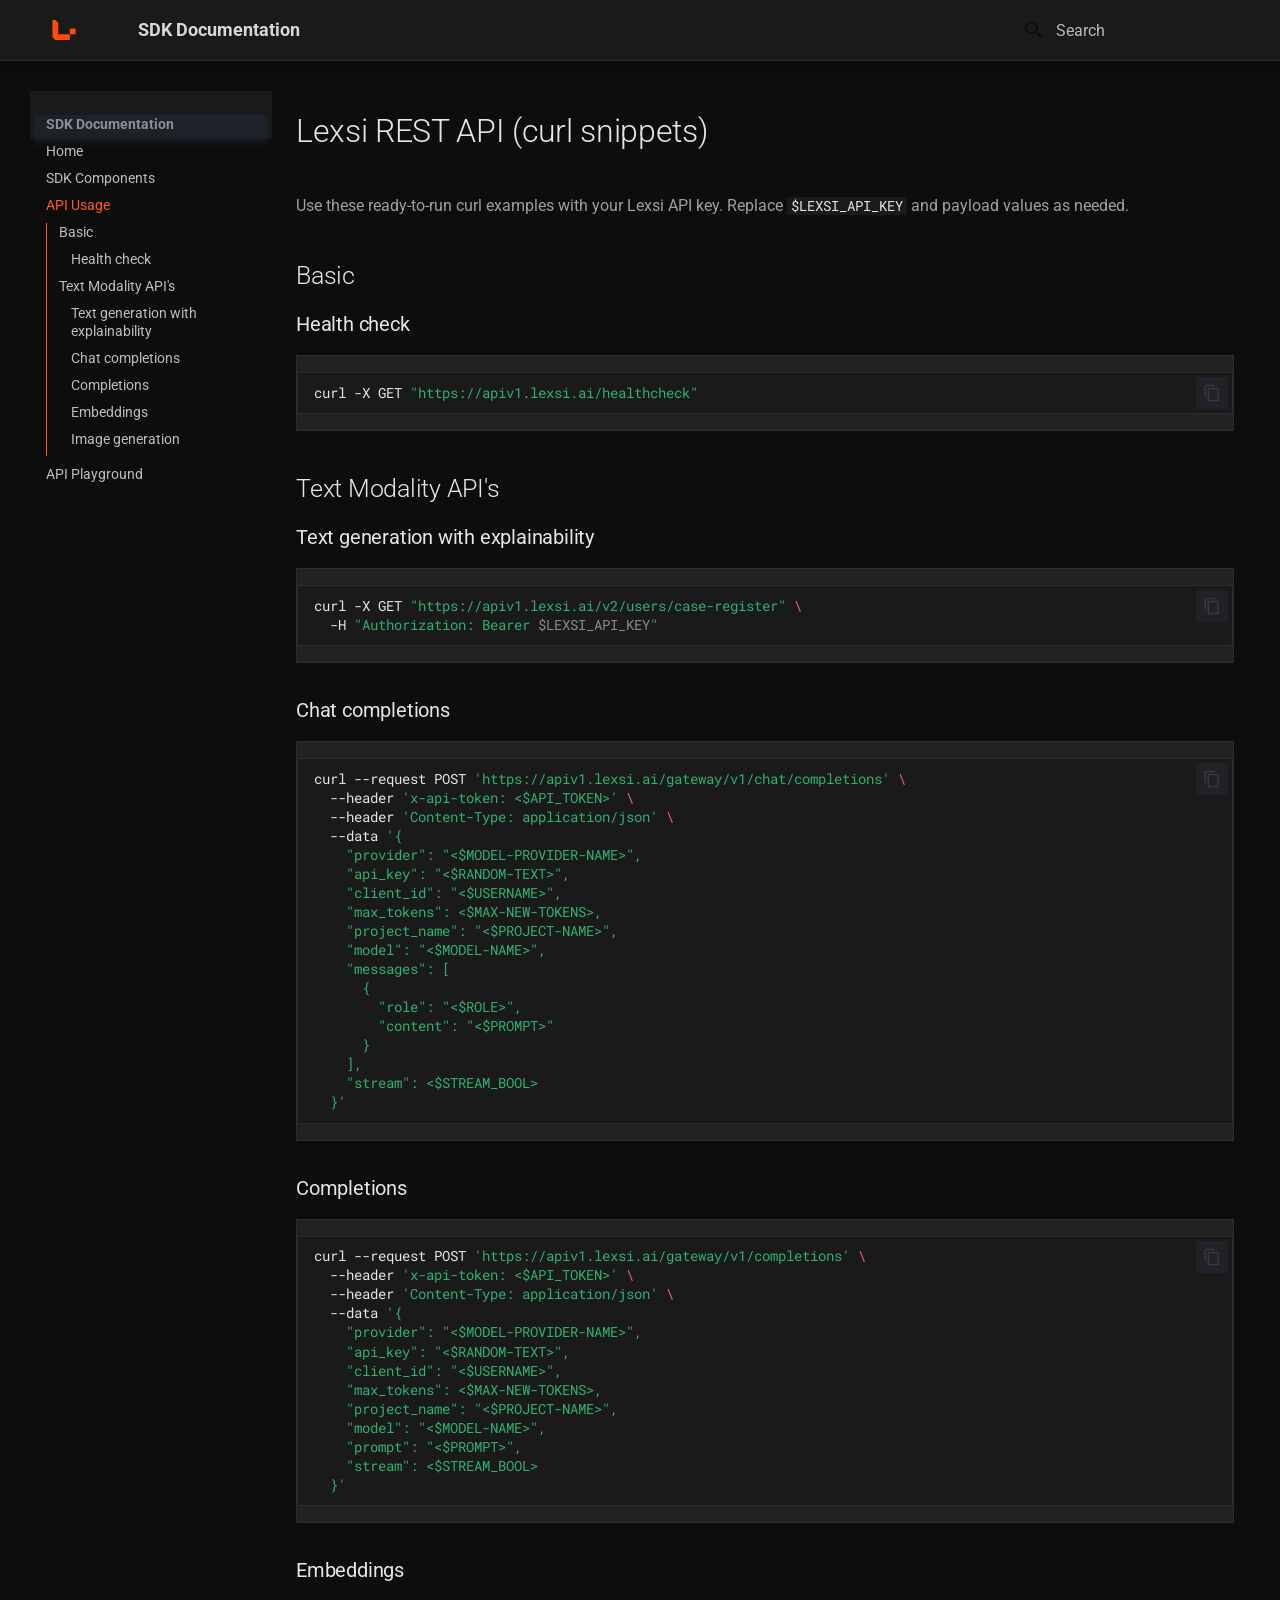
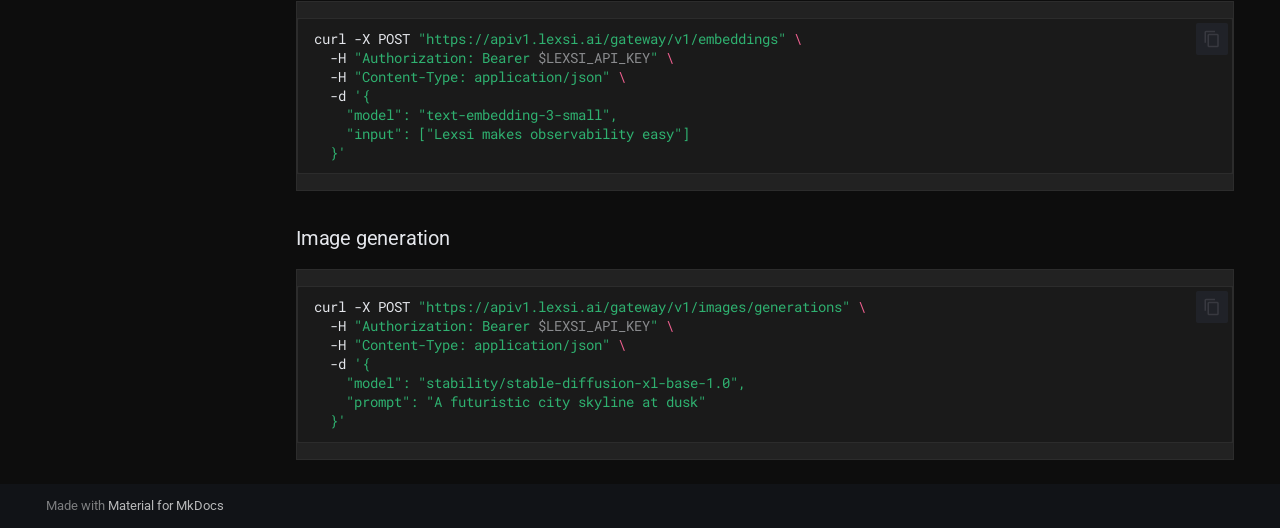
==== api/index.html @ 6f6c99ab "deploy: 36f0a06a55e2dc7dfb35b0adc1916a570091a4af" ====
<!doctype html>
<html lang="en" class="no-js">
  <head>
    
      <meta charset="utf-8">
      <meta name="viewport" content="width=device-width,initial-scale=1">
      
      
      
        <link rel="canonical" href="https://lexsi-labs.github.io/Lexsi-sdk/api/">
      
      
        <link rel="prev" href="../sdk/">
      
      
        <link rel="next" href="../redoc/">
      
      
        
      
      
      <link rel="icon" href="../assets/LexsiLogo.svg">
      <meta name="generator" content="mkdocs-1.6.1, mkdocs-material-9.7.1">
    
    
      
        <title>API Usage - SDK Documentation</title>
      
    
    
      <link rel="stylesheet" href="../assets/stylesheets/main.484c7ddc.min.css">
      
        
        <link rel="stylesheet" href="../assets/stylesheets/palette.ab4e12ef.min.css">
      
      


    
    
      
    
    
      
        
        
        <link rel="preconnect" href="https://fonts.gstatic.com" crossorigin>
        <link rel="stylesheet" href="https://fonts.googleapis.com/css?family=Roboto:300,300i,400,400i,700,700i%7CRoboto+Mono:400,400i,700,700i&display=fallback">
        <style>:root{--md-text-font:"Roboto";--md-code-font:"Roboto Mono"}</style>
      
    
    
      <link rel="stylesheet" href="../assets/_mkdocstrings.css">
    
      <link rel="stylesheet" href="../styles/overrides.css">
    
    <script>__md_scope=new URL("..",location),__md_hash=e=>[...e].reduce(((e,_)=>(e<<5)-e+_.charCodeAt(0)),0),__md_get=(e,_=localStorage,t=__md_scope)=>JSON.parse(_.getItem(t.pathname+"."+e)),__md_set=(e,_,t=localStorage,a=__md_scope)=>{try{t.setItem(a.pathname+"."+e,JSON.stringify(_))}catch(e){}}</script>
    
      

    
    
  </head>
  
  
    
    
      
    
    
    
    
    <body dir="ltr" data-md-color-scheme="slate" data-md-color-primary="custom" data-md-color-accent="custom">
  
    
    <input class="md-toggle" data-md-toggle="drawer" type="checkbox" id="__drawer" autocomplete="off">
    <input class="md-toggle" data-md-toggle="search" type="checkbox" id="__search" autocomplete="off">
    <label class="md-overlay" for="__drawer"></label>
    <div data-md-component="skip">
      
        
        <a href="#lexsi-rest-api-curl-snippets" class="md-skip">
          Skip to content
        </a>
      
    </div>
    <div data-md-component="announce">
      
    </div>
    
    
      

  

<header class="md-header md-header--shadow" data-md-component="header">
  <nav class="md-header__inner md-grid" aria-label="Header">
    <a href=".." title="SDK Documentation" class="md-header__button md-logo" aria-label="SDK Documentation" data-md-component="logo">
      
  <img src="../assets/LexsiLogo.svg" alt="logo">

    </a>
    <label class="md-header__button md-icon" for="__drawer">
      
      <svg xmlns="http://www.w3.org/2000/svg" viewBox="0 0 24 24"><path d="M3 6h18v2H3zm0 5h18v2H3zm0 5h18v2H3z"/></svg>
    </label>
    <div class="md-header__title" data-md-component="header-title">
      <div class="md-header__ellipsis">
        <div class="md-header__topic">
          <span class="md-ellipsis">
            SDK Documentation
          </span>
        </div>
        <div class="md-header__topic" data-md-component="header-topic">
          <span class="md-ellipsis">
            
              API Usage
            
          </span>
        </div>
      </div>
    </div>
    
      
        <form class="md-header__option" data-md-component="palette">
  
    
    
    
    <input class="md-option" data-md-color-media="" data-md-color-scheme="slate" data-md-color-primary="custom" data-md-color-accent="custom"  aria-hidden="true"  type="radio" name="__palette" id="__palette_0">
    
  
</form>
      
    
    
      <script>var palette=__md_get("__palette");if(palette&&palette.color){if("(prefers-color-scheme)"===palette.color.media){var media=matchMedia("(prefers-color-scheme: light)"),input=document.querySelector(media.matches?"[data-md-color-media='(prefers-color-scheme: light)']":"[data-md-color-media='(prefers-color-scheme: dark)']");palette.color.media=input.getAttribute("data-md-color-media"),palette.color.scheme=input.getAttribute("data-md-color-scheme"),palette.color.primary=input.getAttribute("data-md-color-primary"),palette.color.accent=input.getAttribute("data-md-color-accent")}for(var[key,value]of Object.entries(palette.color))document.body.setAttribute("data-md-color-"+key,value)}</script>
    
    
    
      
      
        <label class="md-header__button md-icon" for="__search">
          
          <svg xmlns="http://www.w3.org/2000/svg" viewBox="0 0 24 24"><path d="M9.5 3A6.5 6.5 0 0 1 16 9.5c0 1.61-.59 3.09-1.56 4.23l.27.27h.79l5 5-1.5 1.5-5-5v-.79l-.27-.27A6.52 6.52 0 0 1 9.5 16 6.5 6.5 0 0 1 3 9.5 6.5 6.5 0 0 1 9.5 3m0 2C7 5 5 7 5 9.5S7 14 9.5 14 14 12 14 9.5 12 5 9.5 5"/></svg>
        </label>
        <div class="md-search" data-md-component="search" role="dialog">
  <label class="md-search__overlay" for="__search"></label>
  <div class="md-search__inner" role="search">
    <form class="md-search__form" name="search">
      <input type="text" class="md-search__input" name="query" aria-label="Search" placeholder="Search" autocapitalize="off" autocorrect="off" autocomplete="off" spellcheck="false" data-md-component="search-query" required>
      <label class="md-search__icon md-icon" for="__search">
        
        <svg xmlns="http://www.w3.org/2000/svg" viewBox="0 0 24 24"><path d="M9.5 3A6.5 6.5 0 0 1 16 9.5c0 1.61-.59 3.09-1.56 4.23l.27.27h.79l5 5-1.5 1.5-5-5v-.79l-.27-.27A6.52 6.52 0 0 1 9.5 16 6.5 6.5 0 0 1 3 9.5 6.5 6.5 0 0 1 9.5 3m0 2C7 5 5 7 5 9.5S7 14 9.5 14 14 12 14 9.5 12 5 9.5 5"/></svg>
        
        <svg xmlns="http://www.w3.org/2000/svg" viewBox="0 0 24 24"><path d="M20 11v2H8l5.5 5.5-1.42 1.42L4.16 12l7.92-7.92L13.5 5.5 8 11z"/></svg>
      </label>
      <nav class="md-search__options" aria-label="Search">
        
        <button type="reset" class="md-search__icon md-icon" title="Clear" aria-label="Clear" tabindex="-1">
          
          <svg xmlns="http://www.w3.org/2000/svg" viewBox="0 0 24 24"><path d="M19 6.41 17.59 5 12 10.59 6.41 5 5 6.41 10.59 12 5 17.59 6.41 19 12 13.41 17.59 19 19 17.59 13.41 12z"/></svg>
        </button>
      </nav>
      
    </form>
    <div class="md-search__output">
      <div class="md-search__scrollwrap" tabindex="0" data-md-scrollfix>
        <div class="md-search-result" data-md-component="search-result">
          <div class="md-search-result__meta">
            Initializing search
          </div>
          <ol class="md-search-result__list" role="presentation"></ol>
        </div>
      </div>
    </div>
  </div>
</div>
      
    
    
  </nav>
  
</header>
    
    <div class="md-container" data-md-component="container">
      
      
        
          
        
      
      <main class="md-main" data-md-component="main">
        <div class="md-main__inner md-grid">
          
            
              
              <div class="md-sidebar md-sidebar--primary" data-md-component="sidebar" data-md-type="navigation" >
                <div class="md-sidebar__scrollwrap">
                  <div class="md-sidebar__inner">
                    



  

<nav class="md-nav md-nav--primary md-nav--integrated" aria-label="Navigation" data-md-level="0">
  <label class="md-nav__title" for="__drawer">
    <a href=".." title="SDK Documentation" class="md-nav__button md-logo" aria-label="SDK Documentation" data-md-component="logo">
      
  <img src="../assets/LexsiLogo.svg" alt="logo">

    </a>
    SDK Documentation
  </label>
  
  <ul class="md-nav__list" data-md-scrollfix>
    
      
      
  
  
  
  
    <li class="md-nav__item">
      <a href=".." class="md-nav__link">
        
  
  
  <span class="md-ellipsis">
    
  
    Home
  

    
  </span>
  
  

      </a>
    </li>
  

    
      
      
  
  
  
  
    <li class="md-nav__item">
      <a href="../sdk/" class="md-nav__link">
        
  
  
  <span class="md-ellipsis">
    
  
    SDK Components
  

    
  </span>
  
  

      </a>
    </li>
  

    
      
      
  
  
    
  
  
  
    <li class="md-nav__item md-nav__item--active">
      
      <input class="md-nav__toggle md-toggle" type="checkbox" id="__toc">
      
      
        
      
      
        <label class="md-nav__link md-nav__link--active" for="__toc">
          
  
  
  <span class="md-ellipsis">
    
  
    API Usage
  

    
  </span>
  
  

          <span class="md-nav__icon md-icon"></span>
        </label>
      
      <a href="./" class="md-nav__link md-nav__link--active">
        
  
  
  <span class="md-ellipsis">
    
  
    API Usage
  

    
  </span>
  
  

      </a>
      
        

<nav class="md-nav md-nav--secondary" aria-label="Table of contents">
  
  
  
    
  
  
    <label class="md-nav__title" for="__toc">
      <span class="md-nav__icon md-icon"></span>
      Table of contents
    </label>
    <ul class="md-nav__list" data-md-component="toc" data-md-scrollfix>
      
        <li class="md-nav__item">
  <a href="#basic" class="md-nav__link">
    <span class="md-ellipsis">
      
        Basic
      
    </span>
  </a>
  
    <nav class="md-nav" aria-label="Basic">
      <ul class="md-nav__list">
        
          <li class="md-nav__item">
  <a href="#health-check" class="md-nav__link">
    <span class="md-ellipsis">
      
        Health check
      
    </span>
  </a>
  
</li>
        
      </ul>
    </nav>
  
</li>
      
        <li class="md-nav__item">
  <a href="#text-modality-apis" class="md-nav__link">
    <span class="md-ellipsis">
      
        Text Modality API's
      
    </span>
  </a>
  
    <nav class="md-nav" aria-label="Text Modality API&#39;s">
      <ul class="md-nav__list">
        
          <li class="md-nav__item">
  <a href="#text-generation-with-explainability" class="md-nav__link">
    <span class="md-ellipsis">
      
        Text generation with explainability
      
    </span>
  </a>
  
</li>
        
          <li class="md-nav__item">
  <a href="#chat-completions" class="md-nav__link">
    <span class="md-ellipsis">
      
        Chat completions
      
    </span>
  </a>
  
</li>
        
          <li class="md-nav__item">
  <a href="#completions" class="md-nav__link">
    <span class="md-ellipsis">
      
        Completions
      
    </span>
  </a>
  
</li>
        
          <li class="md-nav__item">
  <a href="#embeddings" class="md-nav__link">
    <span class="md-ellipsis">
      
        Embeddings
      
    </span>
  </a>
  
</li>
        
          <li class="md-nav__item">
  <a href="#image-generation" class="md-nav__link">
    <span class="md-ellipsis">
      
        Image generation
      
    </span>
  </a>
  
</li>
        
      </ul>
    </nav>
  
</li>
      
    </ul>
  
</nav>
      
    </li>
  

    
      
      
  
  
  
  
    <li class="md-nav__item">
      <a href="../redoc/" class="md-nav__link">
        
  
  
  <span class="md-ellipsis">
    
  
    API Playground
  

    
  </span>
  
  

      </a>
    </li>
  

    
  </ul>
</nav>
                  </div>
                </div>
              </div>
            
            
          
          
            <div class="md-content" data-md-component="content">
              
              <article class="md-content__inner md-typeset">
                
                  



<h1 id="lexsi-rest-api-curl-snippets">Lexsi REST API (curl snippets)<a class="headerlink" href="#lexsi-rest-api-curl-snippets" title="Permanent link">&para;</a></h1>
<p>Use these ready-to-run curl examples with your Lexsi API key. Replace <code>$LEXSI_API_KEY</code> and payload values as needed.</p>
<h2 id="basic">Basic<a class="headerlink" href="#basic" title="Permanent link">&para;</a></h2>
<h3 id="health-check">Health check<a class="headerlink" href="#health-check" title="Permanent link">&para;</a></h3>
<div class="highlight"><pre><span></span><code>curl<span class="w"> </span>-X<span class="w"> </span>GET<span class="w"> </span><span class="s2">&quot;https://apiv1.lexsi.ai/healthcheck&quot;</span>
</code></pre></div>
<h2 id="text-modality-apis">Text Modality API's<a class="headerlink" href="#text-modality-apis" title="Permanent link">&para;</a></h2>
<h3 id="text-generation-with-explainability">Text generation with explainability<a class="headerlink" href="#text-generation-with-explainability" title="Permanent link">&para;</a></h3>
<div class="highlight"><pre><span></span><code>curl<span class="w"> </span>-X<span class="w"> </span>GET<span class="w"> </span><span class="s2">&quot;https://apiv1.lexsi.ai/v2/users/case-register&quot;</span><span class="w"> </span><span class="se">\</span>
<span class="w">  </span>-H<span class="w"> </span><span class="s2">&quot;Authorization: Bearer </span><span class="nv">$LEXSI_API_KEY</span><span class="s2">&quot;</span>
</code></pre></div>
<h3 id="chat-completions">Chat completions<a class="headerlink" href="#chat-completions" title="Permanent link">&para;</a></h3>
<div class="highlight"><pre><span></span><code>curl<span class="w"> </span>--request<span class="w"> </span>POST<span class="w"> </span><span class="s1">&#39;https://apiv1.lexsi.ai/gateway/v1/chat/completions&#39;</span><span class="w"> </span><span class="se">\</span>
<span class="w">  </span>--header<span class="w"> </span><span class="s1">&#39;x-api-token: &lt;$API_TOKEN&gt;&#39;</span><span class="w"> </span><span class="se">\</span>
<span class="w">  </span>--header<span class="w"> </span><span class="s1">&#39;Content-Type: application/json&#39;</span><span class="w"> </span><span class="se">\</span>
<span class="w">  </span>--data<span class="w"> </span><span class="s1">&#39;{</span>
<span class="s1">    &quot;provider&quot;: &quot;&lt;$MODEL-PROVIDER-NAME&gt;&quot;,</span>
<span class="s1">    &quot;api_key&quot;: &quot;&lt;$RANDOM-TEXT&gt;&quot;,</span>
<span class="s1">    &quot;client_id&quot;: &quot;&lt;$USERNAME&gt;&quot;,</span>
<span class="s1">    &quot;max_tokens&quot;: &lt;$MAX-NEW-TOKENS&gt;,</span>
<span class="s1">    &quot;project_name&quot;: &quot;&lt;$PROJECT-NAME&gt;&quot;,</span>
<span class="s1">    &quot;model&quot;: &quot;&lt;$MODEL-NAME&gt;&quot;,</span>
<span class="s1">    &quot;messages&quot;: [</span>
<span class="s1">      {</span>
<span class="s1">        &quot;role&quot;: &quot;&lt;$ROLE&gt;&quot;,</span>
<span class="s1">        &quot;content&quot;: &quot;&lt;$PROMPT&gt;&quot;</span>
<span class="s1">      }</span>
<span class="s1">    ],</span>
<span class="s1">    &quot;stream&quot;: &lt;$STREAM_BOOL&gt;</span>
<span class="s1">  }&#39;</span>
</code></pre></div>
<h3 id="completions">Completions<a class="headerlink" href="#completions" title="Permanent link">&para;</a></h3>
<div class="highlight"><pre><span></span><code>curl<span class="w"> </span>--request<span class="w"> </span>POST<span class="w"> </span><span class="s1">&#39;https://apiv1.lexsi.ai/gateway/v1/completions&#39;</span><span class="w"> </span><span class="se">\</span>
<span class="w">  </span>--header<span class="w"> </span><span class="s1">&#39;x-api-token: &lt;$API_TOKEN&gt;&#39;</span><span class="w"> </span><span class="se">\</span>
<span class="w">  </span>--header<span class="w"> </span><span class="s1">&#39;Content-Type: application/json&#39;</span><span class="w"> </span><span class="se">\</span>
<span class="w">  </span>--data<span class="w"> </span><span class="s1">&#39;{</span>
<span class="s1">    &quot;provider&quot;: &quot;&lt;$MODEL-PROVIDER-NAME&gt;&quot;,</span>
<span class="s1">    &quot;api_key&quot;: &quot;&lt;$RANDOM-TEXT&gt;&quot;,</span>
<span class="s1">    &quot;client_id&quot;: &quot;&lt;$USERNAME&gt;&quot;,</span>
<span class="s1">    &quot;max_tokens&quot;: &lt;$MAX-NEW-TOKENS&gt;,</span>
<span class="s1">    &quot;project_name&quot;: &quot;&lt;$PROJECT-NAME&gt;&quot;,</span>
<span class="s1">    &quot;model&quot;: &quot;&lt;$MODEL-NAME&gt;&quot;,</span>
<span class="s1">    &quot;prompt&quot;: &quot;&lt;$PROMPT&gt;&quot;,</span>
<span class="s1">    &quot;stream&quot;: &lt;$STREAM_BOOL&gt;</span>
<span class="s1">  }&#39;</span>
</code></pre></div>
<h3 id="embeddings">Embeddings<a class="headerlink" href="#embeddings" title="Permanent link">&para;</a></h3>
<div class="highlight"><pre><span></span><code>curl<span class="w"> </span>-X<span class="w"> </span>POST<span class="w"> </span><span class="s2">&quot;https://apiv1.lexsi.ai/gateway/v1/embeddings&quot;</span><span class="w"> </span><span class="se">\</span>
<span class="w">  </span>-H<span class="w"> </span><span class="s2">&quot;Authorization: Bearer </span><span class="nv">$LEXSI_API_KEY</span><span class="s2">&quot;</span><span class="w"> </span><span class="se">\</span>
<span class="w">  </span>-H<span class="w"> </span><span class="s2">&quot;Content-Type: application/json&quot;</span><span class="w"> </span><span class="se">\</span>
<span class="w">  </span>-d<span class="w"> </span><span class="s1">&#39;{</span>
<span class="s1">    &quot;model&quot;: &quot;text-embedding-3-small&quot;,</span>
<span class="s1">    &quot;input&quot;: [&quot;Lexsi makes observability easy&quot;]</span>
<span class="s1">  }&#39;</span>
</code></pre></div>
<h3 id="image-generation">Image generation<a class="headerlink" href="#image-generation" title="Permanent link">&para;</a></h3>
<div class="highlight"><pre><span></span><code>curl<span class="w"> </span>-X<span class="w"> </span>POST<span class="w"> </span><span class="s2">&quot;https://apiv1.lexsi.ai/gateway/v1/images/generations&quot;</span><span class="w"> </span><span class="se">\</span>
<span class="w">  </span>-H<span class="w"> </span><span class="s2">&quot;Authorization: Bearer </span><span class="nv">$LEXSI_API_KEY</span><span class="s2">&quot;</span><span class="w"> </span><span class="se">\</span>
<span class="w">  </span>-H<span class="w"> </span><span class="s2">&quot;Content-Type: application/json&quot;</span><span class="w"> </span><span class="se">\</span>
<span class="w">  </span>-d<span class="w"> </span><span class="s1">&#39;{</span>
<span class="s1">    &quot;model&quot;: &quot;stability/stable-diffusion-xl-base-1.0&quot;,</span>
<span class="s1">    &quot;prompt&quot;: &quot;A futuristic city skyline at dusk&quot;</span>
<span class="s1">  }&#39;</span>
</code></pre></div>












                
              </article>
            </div>
          
          
<script>var target=document.getElementById(location.hash.slice(1));target&&target.name&&(target.checked=target.name.startsWith("__tabbed_"))</script>
        </div>
        
          <button type="button" class="md-top md-icon" data-md-component="top" hidden>
  
  <svg xmlns="http://www.w3.org/2000/svg" viewBox="0 0 24 24"><path d="M13 20h-2V8l-5.5 5.5-1.42-1.42L12 4.16l7.92 7.92-1.42 1.42L13 8z"/></svg>
  Back to top
</button>
        
      </main>
      
        <footer class="md-footer">
  
  <div class="md-footer-meta md-typeset">
    <div class="md-footer-meta__inner md-grid">
      <div class="md-copyright">
  
  
    Made with
    <a href="https://squidfunk.github.io/mkdocs-material/" target="_blank" rel="noopener">
      Material for MkDocs
    </a>
  
</div>
      
    </div>
  </div>
</footer>
      
    </div>
    <div class="md-dialog" data-md-component="dialog">
      <div class="md-dialog__inner md-typeset"></div>
    </div>
    
    
    
      
      
      <script id="__config" type="application/json">{"annotate": null, "base": "..", "features": ["navigation.top", "navigation.sections", "navigation.expand", "navigation.prune", "navigation.tracking", "toc.integrate", "toc.follow", "content.code.copy"], "search": "../assets/javascripts/workers/search.2c215733.min.js", "tags": null, "translations": {"clipboard.copied": "Copied to clipboard", "clipboard.copy": "Copy to clipboard", "search.result.more.one": "1 more on this page", "search.result.more.other": "# more on this page", "search.result.none": "No matching documents", "search.result.one": "1 matching document", "search.result.other": "# matching documents", "search.result.placeholder": "Type to start searching", "search.result.term.missing": "Missing", "select.version": "Select version"}, "version": null}</script>
    
    
      <script src="../assets/javascripts/bundle.79ae519e.min.js"></script>
      
    
  </body>
</html>
---- assets/stylesheets/main.484c7ddc.min.css ----
@charset "UTF-8";html{-webkit-text-size-adjust:none;-moz-text-size-adjust:none;text-size-adjust:none;box-sizing:border-box}*,:after,:before{box-sizing:inherit}@media (prefers-reduced-motion){*,:after,:before{transition:none!important}}body{margin:0}a,button,input,label{-webkit-tap-highlight-color:transparent}a{color:inherit;text-decoration:none}hr{border:0;box-sizing:initial;display:block;height:.05rem;overflow:visible;padding:0}small{font-size:80%}sub,sup{line-height:1em}img{border-style:none}table{border-collapse:initial;border-spacing:0}td,th{font-weight:400;vertical-align:top}button{background:#0000;border:0;font-family:inherit;font-size:inherit;margin:0;padding:0}input{border:0;outline:none}:root{--md-primary-fg-color:#4051b5;--md-primary-fg-color--light:#5d6cc0;--md-primary-fg-color--dark:#303fa1;--md-primary-bg-color:#fff;--md-primary-bg-color--light:#ffffffb3;--md-accent-fg-color:#526cfe;--md-accent-fg-color--transparent:#526cfe1a;--md-accent-bg-color:#fff;--md-accent-bg-color--light:#ffffffb3}[data-md-color-scheme=default]{color-scheme:light}[data-md-color-scheme=default] img[src$="#gh-dark-mode-only"],[data-md-color-scheme=default] img[src$="#only-dark"]{display:none}:root,[data-md-color-scheme=default]{--md-hue:225deg;--md-default-fg-color:#000000de;--md-default-fg-color--light:#0000008a;--md-default-fg-color--lighter:#00000052;--md-default-fg-color--lightest:#00000012;--md-default-bg-color:#fff;--md-default-bg-color--light:#ffffffb3;--md-default-bg-color--lighter:#ffffff4d;--md-default-bg-color--lightest:#ffffff1f;--md-code-fg-color:#36464e;--md-code-bg-color:#f5f5f5;--md-code-bg-color--light:#f5f5f5b3;--md-code-bg-color--lighter:#f5f5f54d;--md-code-hl-color:#4287ff;--md-code-hl-color--light:#4287ff1a;--md-code-hl-number-color:#d52a2a;--md-code-hl-special-color:#db1457;--md-code-hl-function-color:#a846b9;--md-code-hl-constant-color:#6e59d9;--md-code-hl-keyword-color:#3f6ec6;--md-code-hl-string-color:#1c7d4d;--md-code-hl-name-color:var(--md-code-fg-color);--md-code-hl-operator-color:var(--md-default-fg-color--light);--md-code-hl-punctuation-color:var(--md-default-fg-color--light);--md-code-hl-comment-color:var(--md-default-fg-color--light);--md-code-hl-generic-color:var(--md-default-fg-color--light);--md-code-hl-variable-color:var(--md-default-fg-color--light);--md-typeset-color:var(--md-default-fg-color);--md-typeset-a-color:var(--md-primary-fg-color);--md-typeset-del-color:#f5503d26;--md-typeset-ins-color:#0bd57026;--md-typeset-kbd-color:#fafafa;--md-typeset-kbd-accent-color:#fff;--md-typeset-kbd-border-color:#b8b8b8;--md-typeset-mark-color:#ffff0080;--md-typeset-table-color:#0000001f;--md-typeset-table-color--light:rgba(0,0,0,.035);--md-admonition-fg-color:var(--md-default-fg-color);--md-admonition-bg-color:var(--md-default-bg-color);--md-warning-fg-color:#000000de;--md-warning-bg-color:#ff9;--md-footer-fg-color:#fff;--md-footer-fg-color--light:#ffffffb3;--md-footer-fg-color--lighter:#ffffff73;--md-footer-bg-color:#000000de;--md-footer-bg-color--dark:#00000052;--md-shadow-z1:0 0.2rem 0.5rem #0000000d,0 0 0.05rem #0000001a;--md-shadow-z2:0 0.2rem 0.5rem #0000001a,0 0 0.05rem #00000040;--md-shadow-z3:0 0.2rem 0.5rem #0003,0 0 0.05rem #00000059}.md-icon svg{fill:currentcolor;display:block;height:1.2rem;width:1.2rem}body{-webkit-font-smoothing:antialiased;-moz-osx-font-smoothing:grayscale;--md-text-font-family:var(--md-text-font,_),-apple-system,BlinkMacSystemFont,Helvetica,Arial,sans-serif;--md-code-font-family:var(--md-code-font,_),SFMono-Regular,Consolas,Menlo,monospace}aside,body,input{font-feature-settings:"kern","liga";color:var(--md-typeset-color);font-family:var(--md-text-font-family)}code,kbd,pre{font-feature-settings:"kern";font-family:var(--md-code-font-family)}:root{--md-typeset-table-sort-icon:url('data:image/svg+xml;charset=utf-8,<svg xmlns="http://www.w3.org/2000/svg" viewBox="0 0 24 24"><path d="m18 21-4-4h3V7h-3l4-4 4 4h-3v10h3M2 19v-2h10v2M2 13v-2h7v2M2 7V5h4v2z"/></svg>');--md-typeset-table-sort-icon--asc:url('data:image/svg+xml;charset=utf-8,<svg xmlns="http://www.w3.org/2000/svg" viewBox="0 0 24 24"><path d="M19 17h3l-4 4-4-4h3V3h2M2 17h10v2H2M6 5v2H2V5m0 6h7v2H2z"/></svg>');--md-typeset-table-sort-icon--desc:url('data:image/svg+xml;charset=utf-8,<svg xmlns="http://www.w3.org/2000/svg" viewBox="0 0 24 24"><path d="M19 7h3l-4-4-4 4h3v14h2M2 17h10v2H2M6 5v2H2V5m0 6h7v2H2z"/></svg>')}.md-typeset{-webkit-print-color-adjust:exact;color-adjust:exact;font-size:.8rem;line-height:1.6;overflow-wrap:break-word}@media print{.md-typeset{font-size:.68rem}}.md-typeset blockquote,.md-typeset dl,.md-typeset figure,.md-typeset ol,.md-typeset pre,.md-typeset ul{margin-bottom:1em;margin-top:1em}.md-typeset h1{color:var(--md-default-fg-color--light);font-size:2em;line-height:1.3;margin:0 0 1.25em}.md-typeset h1,.md-typeset h2{font-weight:300;letter-spacing:-.01em}.md-typeset h2{font-size:1.5625em;line-height:1.4;margin:1.6em 0 .64em}.md-typeset h3{font-size:1.25em;font-weight:400;letter-spacing:-.01em;line-height:1.5;margin:1.6em 0 .8em}.md-typeset h2+h3{margin-top:.8em}.md-typeset h4{font-weight:700;letter-spacing:-.01em;margin:1em 0}.md-typeset h5,.md-typeset h6{color:var(--md-default-fg-color--light);font-size:.8em;font-weight:700;letter-spacing:-.01em;margin:1.25em 0}.md-typeset h5{text-transform:uppercase}.md-typeset h5 code{text-transform:none}.md-typeset hr{border-bottom:.05rem solid var(--md-default-fg-color--lightest);display:flow-root;margin:1.5em 0}.md-typeset a{color:var(--md-typeset-a-color);word-break:break-word}.md-typeset a,.md-typeset a:before{transition:color 125ms}.md-typeset a:focus,.md-typeset a:hover{color:var(--md-accent-fg-color)}.md-typeset a:focus code,.md-typeset a:hover code{background-color:var(--md-accent-fg-color--transparent);color:var(--md-accent-fg-color)}.md-typeset a code{color:var(--md-typeset-a-color)}.md-typeset a.focus-visible{outline-color:var(--md-accent-fg-color);outline-offset:.2rem}.md-typeset code,.md-typeset kbd,.md-typeset pre{color:var(--md-code-fg-color);direction:ltr;font-variant-ligatures:none;transition:background-color 125ms}@media print{.md-typeset code,.md-typeset kbd,.md-typeset pre{white-space:pre-wrap}}.md-typeset code{background-color:var(--md-code-bg-color);border-radius:.1rem;-webkit-box-decoration-break:clone;box-decoration-break:clone;font-size:.85em;padding:0 .2941176471em;transition:color 125ms,background-color 125ms;word-break:break-word}.md-typeset code:not(.focus-visible){-webkit-tap-highlight-color:transparent;outline:none}.md-typeset pre{display:flow-root;line-height:1.4;position:relative}.md-typeset pre>code{-webkit-box-decoration-break:slice;box-decoration-break:slice;box-shadow:none;display:block;margin:0;outline-color:var(--md-accent-fg-color);overflow:auto;padding:.7720588235em 1.1764705882em;scrollbar-color:var(--md-default-fg-color--lighter) #0000;scrollbar-width:thin;touch-action:auto;word-break:normal}.md-typeset pre>code:hover{scrollbar-color:var(--md-accent-fg-color) #0000}.md-typeset pre>code::-webkit-scrollbar{height:.2rem;width:.2rem}.md-typeset pre>code::-webkit-scrollbar-thumb{background-color:var(--md-default-fg-color--lighter)}.md-typeset pre>code::-webkit-scrollbar-thumb:hover{background-color:var(--md-accent-fg-color)}.md-typeset kbd{background-color:var(--md-typeset-kbd-color);border-radius:.1rem;box-shadow:0 .1rem 0 .05rem var(--md-typeset-kbd-border-color),0 .1rem 0 var(--md-typeset-kbd-border-color),0 -.1rem .2rem var(--md-typeset-kbd-accent-color) inset;color:var(--md-default-fg-color);display:inline-block;font-size:.75em;padding:0 .6666666667em;vertical-align:text-top;word-break:break-word}.md-typeset mark{background-color:var(--md-typeset-mark-color);-webkit-box-decoration-break:clone;box-decoration-break:clone;color:inherit;word-break:break-word}.md-typeset abbr{cursor:help;text-decoration:none}.md-typeset [data-preview],.md-typeset abbr{border-bottom:.05rem dotted var(--md-default-fg-color--light)}.md-typeset small{opacity:.75}[dir=ltr] .md-typeset sub,[dir=ltr] .md-typeset sup{margin-left:.078125em}[dir=rtl] .md-typeset sub,[dir=rtl] .md-typeset sup{margin-right:.078125em}[dir=ltr] .md-typeset blockquote{padding-left:.6rem}[dir=rtl] .md-typeset blockquote{padding-right:.6rem}[dir=ltr] .md-typeset blockquote{border-left:.2rem solid var(--md-default-fg-color--lighter)}[dir=rtl] .md-typeset blockquote{border-right:.2rem solid var(--md-default-fg-color--lighter)}.md-typeset blockquote{color:var(--md-default-fg-color--light);margin-left:0;margin-right:0}.md-typeset ul{list-style-type:disc}.md-typeset ul[type]{list-style-type:revert-layer}[dir=ltr] .md-typeset ol,[dir=ltr] .md-typeset ul{margin-left:.625em}[dir=rtl] .md-typeset ol,[dir=rtl] .md-typeset ul{margin-right:.625em}.md-typeset ol,.md-typeset ul{padding:0}.md-typeset ol:not([hidden]),.md-typeset ul:not([hidden]){display:flow-root}.md-typeset ol ol,.md-typeset ul ol{list-style-type:lower-alpha}.md-typeset ol ol ol,.md-typeset ul ol ol{list-style-type:lower-roman}.md-typeset ol ol ol ol,.md-typeset ul ol ol ol{list-style-type:upper-alpha}.md-typeset ol ol ol ol ol,.md-typeset ul ol ol ol ol{list-style-type:upper-roman}.md-typeset ol[type],.md-typeset ul[type]{list-style-type:revert-layer}[dir=ltr] .md-typeset ol li,[dir=ltr] .md-typeset ul li{margin-left:1.25em}[dir=rtl] .md-typeset ol li,[dir=rtl] .md-typeset ul li{margin-right:1.25em}.md-typeset ol li,.md-typeset ul li{margin-bottom:.5em}.md-typeset ol li blockquote,.md-typeset ol li p,.md-typeset ul li blockquote,.md-typeset ul li p{margin:.5em 0}.md-typeset ol li:last-child,.md-typeset ul li:last-child{margin-bottom:0}[dir=ltr] .md-typeset ol li ol,[dir=ltr] .md-typeset ol li ul,[dir=ltr] .md-typeset ul li ol,[dir=ltr] .md-typeset ul li ul{margin-left:.625em}[dir=rtl] .md-typeset ol li ol,[dir=rtl] .md-typeset ol li ul,[dir=rtl] .md-typeset ul li ol,[dir=rtl] .md-typeset ul li ul{margin-right:.625em}.md-typeset ol li ol,.md-typeset ol li ul,.md-typeset ul li ol,.md-typeset ul li ul{margin-bottom:.5em;margin-top:.5em}[dir=ltr] .md-typeset dd{margin-left:1.875em}[dir=rtl] .md-typeset dd{margin-right:1.875em}.md-typeset dd{margin-bottom:1.5em;margin-top:1em}.md-typeset img,.md-typeset svg,.md-typeset video{height:auto;max-width:100%}.md-typeset img[align=left]{margin:1em 1em 1em 0}.md-typeset img[align=right]{margin:1em 0 1em 1em}.md-typeset img[align]:only-child{margin-top:0}.md-typeset figure{display:flow-root;margin:1em auto;max-width:100%;text-align:center;width:fit-content}.md-typeset figure img{display:block;margin:0 auto}.md-typeset figcaption{font-style:italic;margin:1em auto;max-width:24rem}.md-typeset iframe{max-width:100%}.md-typeset table:not([class]){background-color:var(--md-default-bg-color);border:.05rem solid var(--md-typeset-table-color);border-radius:.1rem;display:inline-block;font-size:.64rem;max-width:100%;overflow:auto;touch-action:auto}@media print{.md-typeset table:not([class]){display:table}}.md-typeset table:not([class])+*{margin-top:1.5em}.md-typeset table:not([class]) td>:first-child,.md-typeset table:not([class]) th>:first-child{margin-top:0}.md-typeset table:not([class]) td>:last-child,.md-typeset table:not([class]) th>:last-child{margin-bottom:0}.md-typeset table:not([class]) td:not([align]),.md-typeset table:not([class]) th:not([align]){text-align:left}[dir=rtl] .md-typeset table:not([class]) td:not([align]),[dir=rtl] .md-typeset table:not([class]) th:not([align]){text-align:right}.md-typeset table:not([class]) th{font-weight:700;min-width:5rem;padding:.9375em 1.25em;vertical-align:top}.md-typeset table:not([class]) td{border-top:.05rem solid var(--md-typeset-table-color);padding:.9375em 1.25em;vertical-align:top}.md-typeset table:not([class]) tbody tr{transition:background-color 125ms}.md-typeset table:not([class]) tbody tr:hover{background-color:var(--md-typeset-table-color--light);box-shadow:0 .05rem 0 var(--md-default-bg-color) inset}.md-typeset table:not([class]) a{word-break:normal}.md-typeset table th[role=columnheader]{cursor:pointer}[dir=ltr] .md-typeset table th[role=columnheader]:after{margin-left:.5em}[dir=rtl] .md-typeset table th[role=columnheader]:after{margin-right:.5em}.md-typeset table th[role=columnheader]:after{content:"";display:inline-block;height:1.2em;-webkit-mask-image:var(--md-typeset-table-sort-icon);mask-image:var(--md-typeset-table-sort-icon);-webkit-mask-repeat:no-repeat;mask-repeat:no-repeat;-webkit-mask-size:contain;mask-size:contain;transition:background-color 125ms;vertical-align:text-bottom;width:1.2em}.md-typeset table th[role=columnheader]:hover:after{background-color:var(--md-default-fg-color--lighter)}.md-typeset table th[role=columnheader][aria-sort=ascending]:after{background-color:var(--md-default-fg-color--light);-webkit-mask-image:var(--md-typeset-table-sort-icon--asc);mask-image:var(--md-typeset-table-sort-icon--asc)}.md-typeset table th[role=columnheader][aria-sort=descending]:after{background-color:var(--md-default-fg-color--light);-webkit-mask-image:var(--md-typeset-table-sort-icon--desc);mask-image:var(--md-typeset-table-sort-icon--desc)}.md-typeset__scrollwrap{margin:1em -.8rem;overflow-x:auto;touch-action:auto}.md-typeset__table{display:inline-block;margin-bottom:.5em;padding:0 .8rem}@media print{.md-typeset__table{display:block}}html .md-typeset__table table{display:table;margin:0;overflow:hidden;width:100%}@media screen and (max-width:44.984375em){.md-content__inner>pre{margin:1em -.8rem}.md-content__inner>pre code{border-radius:0}}.md-typeset .md-author{border-radius:100%;display:block;flex-shrink:0;height:1.6rem;overflow:hidden;position:relative;transition:color 125ms,transform 125ms;width:1.6rem}.md-typeset .md-author img{display:block}.md-typeset .md-author--more{background:var(--md-default-fg-color--lightest);color:var(--md-default-fg-color--lighter);font-size:.6rem;font-weight:700;line-height:1.6rem;text-align:center}.md-typeset .md-author--long{height:2.4rem;width:2.4rem}.md-typeset a.md-author{transform:scale(1)}.md-typeset a.md-author img{border-radius:100%;filter:grayscale(100%) opacity(75%);transition:filter 125ms}.md-typeset a.md-author:focus,.md-typeset a.md-author:hover{transform:scale(1.1);z-index:1}.md-typeset a.md-author:focus img,.md-typeset a.md-author:hover img{filter:grayscale(0)}.md-banner{background-color:var(--md-footer-bg-color);color:var(--md-footer-fg-color);overflow:auto}@media print{.md-banner{display:none}}.md-banner--warning{background-color:var(--md-warning-bg-color);color:var(--md-warning-fg-color)}.md-banner__inner{font-size:.7rem;margin:.6rem auto;padding:0 .8rem}[dir=ltr] .md-banner__button{float:right}[dir=rtl] .md-banner__button{float:left}.md-banner__button{color:inherit;cursor:pointer;transition:opacity .25s}.no-js .md-banner__button{display:none}.md-banner__button:hover{opacity:.7}html{font-size:125%;height:100%;overflow-x:hidden}@media screen and (min-width:100em){html{font-size:137.5%}}@media screen and (min-width:125em){html{font-size:150%}}body{background-color:var(--md-default-bg-color);display:flex;flex-direction:column;font-size:.5rem;min-height:100%;position:relative;width:100%}@media print{body{display:block}}@media screen and (max-width:59.984375em){body[data-md-scrolllock]{position:fixed}}.md-grid{margin-left:auto;margin-right:auto;max-width:61rem}.md-container{display:flex;flex-direction:column;flex-grow:1}@media print{.md-container{display:block}}.md-main{flex-grow:1}.md-main__inner{display:flex;height:100%;margin-top:1.5rem}.md-ellipsis{overflow:hidden;text-overflow:ellipsis}.md-toggle{display:none}.md-option{height:0;opacity:0;position:absolute;width:0}.md-option:checked+label:not([hidden]){display:block}.md-option.focus-visible+label{outline-color:var(--md-accent-fg-color);outline-style:auto}.md-skip{background-color:var(--md-default-fg-color);border-radius:.1rem;color:var(--md-default-bg-color);font-size:.64rem;margin:.5rem;opacity:0;outline-color:var(--md-accent-fg-color);padding:.3rem .5rem;position:fixed;transform:translateY(.4rem);z-index:-1}.md-skip:focus{opacity:1;transform:translateY(0);transition:transform .25s cubic-bezier(.4,0,.2,1),opacity 175ms 75ms;z-index:10}@page{margin:25mm}:root{--md-clipboard-icon:url('data:image/svg+xml;charset=utf-8,<svg xmlns="http://www.w3.org/2000/svg" viewBox="0 0 24 24"><path d="M19 21H8V7h11m0-2H8a2 2 0 0 0-2 2v14a2 2 0 0 0 2 2h11a2 2 0 0 0 2-2V7a2 2 0 0 0-2-2m-3-4H4a2 2 0 0 0-2 2v14h2V3h12z"/></svg>')}.md-clipboard{border-radius:.1rem;color:var(--md-default-fg-color--lightest);cursor:pointer;height:1.5em;outline-color:var(--md-accent-fg-color);outline-offset:.1rem;transition:color .25s;width:1.5em;z-index:1}@media print{.md-clipboard{display:none}}.md-clipboard:not(.focus-visible){-webkit-tap-highlight-color:transparent;outline:none}:hover>.md-clipboard{color:var(--md-default-fg-color--light)}.md-clipboard:focus,.md-clipboard:hover{color:var(--md-accent-fg-color)}.md-clipboard:after{background-color:currentcolor;content:"";display:block;height:1.125em;margin:0 auto;-webkit-mask-image:var(--md-clipboard-icon);mask-image:var(--md-clipboard-icon);-webkit-mask-position:center;mask-position:center;-webkit-mask-repeat:no-repeat;mask-repeat:no-repeat;-webkit-mask-size:contain;mask-size:contain;width:1.125em}.md-clipboard--inline{cursor:pointer}.md-clipboard--inline code{transition:color .25s,background-color .25s}.md-clipboard--inline:focus code,.md-clipboard--inline:hover code{background-color:var(--md-accent-fg-color--transparent);color:var(--md-accent-fg-color)}:root{--md-code-select-icon:url('data:image/svg+xml;charset=utf-8,<svg xmlns="http://www.w3.org/2000/svg" viewBox="0 0 24 24"><path d="M19 19h-4v2h4c1.1 0 2-.9 2-2v-4h-2m0-12h-4v2h4v4h2V5c0-1.1-.9-2-2-2M5 5h4V3H5c-1.1 0-2 .9-2 2v4h2m0 6H3v4c0 1.1.9 2 2 2h4v-2H5zm2-4h2v2H7zm4 0h2v2h-2zm4 0h2v2h-2zM7 7h2v2H7zm4 0h2v2h-2zm4 0h2v2h-2zm-8 8h2v2H7zm4 0h2v2h-2zm4 0h2v2h-2z"/></svg>');--md-code-copy-icon:url('data:image/svg+xml;charset=utf-8,<svg xmlns="http://www.w3.org/2000/svg" viewBox="0 0 24 24"><path d="M19 21H8V7h11m0-2H8a2 2 0 0 0-2 2v14a2 2 0 0 0 2 2h11a2 2 0 0 0 2-2V7a2 2 0 0 0-2-2m-3-4H4a2 2 0 0 0-2 2v14h2V3h12z"/></svg>')}.md-typeset .md-code__content{display:grid}.md-code__nav{background-color:var(--md-code-bg-color--lighter);border-radius:.1rem;display:flex;gap:.2rem;padding:.2rem;position:absolute;right:.25em;top:.25em;transition:background-color .25s;z-index:1}:hover>.md-code__nav{background-color:var(--md-code-bg-color--light)}.md-code__button{color:var(--md-default-fg-color--lightest);cursor:pointer;display:block;height:1.5em;outline-color:var(--md-accent-fg-color);outline-offset:.1rem;transition:color .25s;width:1.5em}:hover>*>.md-code__button{color:var(--md-default-fg-color--light)}.md-code__button.focus-visible,.md-code__button:hover{color:var(--md-accent-fg-color)}.md-code__button--active{color:var(--md-default-fg-color)!important}.md-code__button:after{background-color:currentcolor;content:"";display:block;height:1.125em;margin:0 auto;-webkit-mask-position:center;mask-position:center;-webkit-mask-repeat:no-repeat;mask-repeat:no-repeat;-webkit-mask-size:contain;mask-size:contain;width:1.125em}.md-code__button[data-md-type=select]:after{-webkit-mask-image:var(--md-code-select-icon);mask-image:var(--md-code-select-icon)}.md-code__button[data-md-type=copy]:after{-webkit-mask-image:var(--md-code-copy-icon);mask-image:var(--md-code-copy-icon)}@keyframes consent{0%{opacity:0;transform:translateY(100%)}to{opacity:1;transform:translateY(0)}}@keyframes overlay{0%{opacity:0}to{opacity:1}}.md-consent__overlay{animation:overlay .25s both;-webkit-backdrop-filter:blur(.1rem);backdrop-filter:blur(.1rem);background-color:#0000008a;height:100%;opacity:1;position:fixed;top:0;width:100%;z-index:5}.md-consent__inner{animation:consent .5s cubic-bezier(.1,.7,.1,1) both;background-color:var(--md-default-bg-color);border:0;border-radius:.1rem;bottom:0;box-shadow:0 0 .2rem #0000001a,0 .2rem .4rem #0003;max-height:100%;overflow:auto;padding:0;position:fixed;width:100%;z-index:5}.md-consent__form{padding:.8rem}.md-consent__settings{display:none;margin:1em 0}input:checked+.md-consent__settings{display:block}.md-consent__controls{margin-bottom:.8rem}.md-typeset .md-consent__controls .md-button{display:inline}@media screen and (max-width:44.984375em){.md-typeset .md-consent__controls .md-button{display:block;margin-top:.4rem;text-align:center;width:100%}}.md-consent label{cursor:pointer}.md-content{flex-grow:1;min-width:0}.md-content__inner{margin:0 .8rem 1.2rem;padding-top:.6rem}@media screen and (min-width:76.25em){[dir=ltr] .md-sidebar--primary:not([hidden])~.md-content>.md-content__inner{margin-left:1.2rem}[dir=ltr] .md-sidebar--secondary:not([hidden])~.md-content>.md-content__inner,[dir=rtl] .md-sidebar--primary:not([hidden])~.md-content>.md-content__inner{margin-right:1.2rem}[dir=rtl] .md-sidebar--secondary:not([hidden])~.md-content>.md-content__inner{margin-left:1.2rem}}.md-content__inner:before{content:"";display:block;height:.4rem}.md-content__inner>:last-child{margin-bottom:0}[dir=ltr] .md-content__button{float:right}[dir=rtl] .md-content__button{float:left}[dir=ltr] .md-content__button{margin-left:.4rem}[dir=rtl] .md-content__button{margin-right:.4rem}.md-content__button{margin:.4rem 0;padding:0}@media print{.md-content__button{display:none}}.md-typeset .md-content__button{color:var(--md-default-fg-color--lighter)}.md-content__button svg{display:inline;vertical-align:top}[dir=rtl] .md-content__button svg{transform:scaleX(-1)}[dir=ltr] .md-dialog{right:.8rem}[dir=rtl] .md-dialog{left:.8rem}.md-dialog{background-color:var(--md-default-fg-color);border-radius:.1rem;bottom:.8rem;box-shadow:var(--md-shadow-z3);min-width:11.1rem;opacity:0;padding:.4rem .6rem;pointer-events:none;position:fixed;transform:translateY(100%);transition:transform 0ms .4s,opacity .4s;z-index:4}@media print{.md-dialog{display:none}}.md-dialog--active{opacity:1;pointer-events:auto;transform:translateY(0);transition:transform .4s cubic-bezier(.075,.85,.175,1),opacity .4s}.md-dialog__inner{color:var(--md-default-bg-color);font-size:.7rem}.md-feedback{margin:2em 0 1em;text-align:center}.md-feedback fieldset{border:none;margin:0;padding:0}.md-feedback__title{font-weight:700;margin:1em auto}.md-feedback__inner{position:relative}.md-feedback__list{display:flex;flex-wrap:wrap;place-content:baseline center;position:relative}.md-feedback__list:hover .md-icon:not(:disabled){color:var(--md-default-fg-color--lighter)}:disabled .md-feedback__list{min-height:1.8rem}.md-feedback__icon{color:var(--md-default-fg-color--light);cursor:pointer;flex-shrink:0;margin:0 .1rem;transition:color 125ms}.md-feedback__icon:not(:disabled).md-icon:hover{color:var(--md-accent-fg-color)}.md-feedback__icon:disabled{color:var(--md-default-fg-color--lightest);pointer-events:none}.md-feedback__note{opacity:0;position:relative;transform:translateY(.4rem);transition:transform .4s cubic-bezier(.1,.7,.1,1),opacity .15s}.md-feedback__note>*{margin:0 auto;max-width:16rem}:disabled .md-feedback__note{opacity:1;transform:translateY(0)}@media print{.md-feedback{display:none}}.md-footer{background-color:var(--md-footer-bg-color);color:var(--md-footer-fg-color)}@media print{.md-footer{display:none}}.md-footer__inner{justify-content:space-between;overflow:auto;padding:.2rem}.md-footer__inner:not([hidden]){display:flex}.md-footer__link{align-items:end;display:flex;flex-grow:0.01;margin-bottom:.4rem;margin-top:1rem;max-width:100%;outline-color:var(--md-accent-fg-color);overflow:hidden;transition:opacity .25s}.md-footer__link:focus,.md-footer__link:hover{opacity:.7}[dir=rtl] .md-footer__link svg{transform:scaleX(-1)}@media screen and (max-width:44.984375em){.md-footer__link--prev{flex-shrink:0}.md-footer__link--prev .md-footer__title{display:none}}[dir=ltr] .md-footer__link--next{margin-left:auto}[dir=rtl] .md-footer__link--next{margin-right:auto}.md-footer__link--next{text-align:right}[dir=rtl] .md-footer__link--next{text-align:left}.md-footer__title{flex-grow:1;font-size:.9rem;margin-bottom:.7rem;max-width:calc(100% - 2.4rem);padding:0 1rem;white-space:nowrap}.md-footer__button{margin:.2rem;padding:.4rem}.md-footer__direction{font-size:.64rem;opacity:.7}.md-footer-meta{background-color:var(--md-footer-bg-color--dark)}.md-footer-meta__inner{display:flex;flex-wrap:wrap;justify-content:space-between;padding:.2rem}html .md-footer-meta.md-typeset a{color:var(--md-footer-fg-color--light)}html .md-footer-meta.md-typeset a:focus,html .md-footer-meta.md-typeset a:hover{color:var(--md-footer-fg-color)}.md-copyright{color:var(--md-footer-fg-color--lighter);font-size:.64rem;margin:auto .6rem;padding:.4rem 0;width:100%}@media screen and (min-width:45em){.md-copyright{width:auto}}.md-copyright__highlight{color:var(--md-footer-fg-color--light)}.md-social{display:inline-flex;gap:.2rem;margin:0 .4rem;padding:.2rem 0 .6rem}@media screen and (min-width:45em){.md-social{padding:.6rem 0}}.md-social__link{display:inline-block;height:1.6rem;text-align:center;width:1.6rem}.md-social__link:before{line-height:1.9}.md-social__link svg{fill:currentcolor;max-height:.8rem;vertical-align:-25%}.md-typeset .md-button{border:.1rem solid;border-radius:.1rem;color:var(--md-primary-fg-color);cursor:pointer;display:inline-block;font-weight:700;padding:.625em 2em;transition:color 125ms,background-color 125ms,border-color 125ms}.md-typeset .md-button--primary{background-color:var(--md-primary-fg-color);border-color:var(--md-primary-fg-color);color:var(--md-primary-bg-color)}.md-typeset .md-button:focus,.md-typeset .md-button:hover{background-color:var(--md-accent-fg-color);border-color:var(--md-accent-fg-color);color:var(--md-accent-bg-color)}[dir=ltr] .md-typeset .md-input{border-top-left-radius:.1rem}[dir=ltr] .md-typeset .md-input,[dir=rtl] .md-typeset .md-input{border-top-right-radius:.1rem}[dir=rtl] .md-typeset .md-input{border-top-left-radius:.1rem}.md-typeset .md-input{border-bottom:.1rem solid var(--md-default-fg-color--lighter);box-shadow:var(--md-shadow-z1);font-size:.8rem;height:1.8rem;padding:0 .6rem;transition:border .25s,box-shadow .25s}.md-typeset .md-input:focus,.md-typeset .md-input:hover{border-bottom-color:var(--md-accent-fg-color);box-shadow:var(--md-shadow-z2)}.md-typeset .md-input--stretch{width:100%}.md-header{background-color:var(--md-primary-fg-color);box-shadow:0 0 .2rem #0000,0 .2rem .4rem #0000;color:var(--md-primary-bg-color);display:block;left:0;position:sticky;right:0;top:0;z-index:4}@media print{.md-header{display:none}}.md-header[hidden]{transform:translateY(-100%);transition:transform .25s cubic-bezier(.8,0,.6,1),box-shadow .25s}.md-header--shadow{box-shadow:0 0 .2rem #0000001a,0 .2rem .4rem #0003;transition:transform .25s cubic-bezier(.1,.7,.1,1),box-shadow .25s}.md-header__inner{align-items:center;display:flex;padding:0 .2rem}.md-header__button{color:currentcolor;cursor:pointer;margin:.2rem;outline-color:var(--md-accent-fg-color);padding:.4rem;position:relative;transition:opacity .25s;vertical-align:middle;z-index:1}.md-header__button:hover{opacity:.7}.md-header__button:not([hidden]){display:inline-block}.md-header__button:not(.focus-visible){-webkit-tap-highlight-color:transparent;outline:none}.md-header__button.md-logo{margin:.2rem;padding:.4rem}@media screen and (max-width:76.234375em){.md-header__button.md-logo{display:none}}.md-header__button.md-logo img,.md-header__button.md-logo svg{fill:currentcolor;display:block;height:1.2rem;width:auto}@media screen and (min-width:60em){.md-header__button[for=__search]{display:none}}.no-js .md-header__button[for=__search]{display:none}[dir=rtl] .md-header__button[for=__search] svg{transform:scaleX(-1)}@media screen and (min-width:76.25em){.md-header__button[for=__drawer]{display:none}}.md-header__topic{display:flex;max-width:100%;position:absolute;transition:transform .4s cubic-bezier(.1,.7,.1,1),opacity .15s;white-space:nowrap}.md-header__topic+.md-header__topic{opacity:0;pointer-events:none;transform:translateX(1.25rem);transition:transform .4s cubic-bezier(1,.7,.1,.1),opacity .15s;z-index:-1}[dir=rtl] .md-header__topic+.md-header__topic{transform:translateX(-1.25rem)}.md-header__topic:first-child{font-weight:700}[dir=ltr] .md-header__title{margin-left:1rem;margin-right:.4rem}[dir=rtl] .md-header__title{margin-left:.4rem;margin-right:1rem}.md-header__title{flex-grow:1;font-size:.9rem;height:2.4rem;line-height:2.4rem}.md-header__title--active .md-header__topic{opacity:0;pointer-events:none;transform:translateX(-1.25rem);transition:transform .4s cubic-bezier(1,.7,.1,.1),opacity .15s;z-index:-1}[dir=rtl] .md-header__title--active .md-header__topic{transform:translateX(1.25rem)}.md-header__title--active .md-header__topic+.md-header__topic{opacity:1;pointer-events:auto;transform:translateX(0);transition:transform .4s cubic-bezier(.1,.7,.1,1),opacity .15s;z-index:0}.md-header__title>.md-header__ellipsis{height:100%;position:relative;width:100%}.md-header__option{display:flex;flex-shrink:0;max-width:100%;transition:max-width 0ms .25s,opacity .25s .25s;white-space:nowrap}[data-md-toggle=search]:checked~.md-header .md-header__option{max-width:0;opacity:0;transition:max-width 0ms,opacity 0ms}.md-header__option>input{bottom:0}.md-header__source{display:none}@media screen and (min-width:60em){[dir=ltr] .md-header__source{margin-left:1rem}[dir=rtl] .md-header__source{margin-right:1rem}.md-header__source{display:block;max-width:11.7rem;width:11.7rem}}@media screen and (min-width:76.25em){[dir=ltr] .md-header__source{margin-left:1.4rem}[dir=rtl] .md-header__source{margin-right:1.4rem}}.md-meta{color:var(--md-default-fg-color--light);font-size:.7rem;line-height:1.3}.md-meta__list{display:inline-flex;flex-wrap:wrap;list-style:none;margin:0;padding:0}.md-meta__item:not(:last-child):after{content:"·";margin-left:.2rem;margin-right:.2rem}.md-meta__link{color:var(--md-typeset-a-color)}.md-meta__link:focus,.md-meta__link:hover{color:var(--md-accent-fg-color)}.md-draft{background-color:#ff1744;border-radius:.125em;color:#fff;display:inline-block;font-weight:700;padding-left:.5714285714em;padding-right:.5714285714em}:root{--md-nav-icon--prev:url('data:image/svg+xml;charset=utf-8,<svg xmlns="http://www.w3.org/2000/svg" viewBox="0 0 24 24"><path d="M20 11v2H8l5.5 5.5-1.42 1.42L4.16 12l7.92-7.92L13.5 5.5 8 11z"/></svg>');--md-nav-icon--next:url('data:image/svg+xml;charset=utf-8,<svg xmlns="http://www.w3.org/2000/svg" viewBox="0 0 24 24"><path d="M8.59 16.58 13.17 12 8.59 7.41 10 6l6 6-6 6z"/></svg>');--md-toc-icon:url('data:image/svg+xml;charset=utf-8,<svg xmlns="http://www.w3.org/2000/svg" viewBox="0 0 24 24"><path d="M3 9h14V7H3zm0 4h14v-2H3zm0 4h14v-2H3zm16 0h2v-2h-2zm0-10v2h2V7zm0 6h2v-2h-2z"/></svg>')}.md-nav{font-size:.7rem;line-height:1.3}.md-nav__title{color:var(--md-default-fg-color--light);display:block;font-weight:700;overflow:hidden;padding:0 .6rem;text-overflow:ellipsis}.md-nav__title .md-nav__button{display:none}.md-nav__title .md-nav__button img{height:100%;width:auto}.md-nav__title .md-nav__button.md-logo img,.md-nav__title .md-nav__button.md-logo svg{fill:currentcolor;display:block;height:2.4rem;max-width:100%;object-fit:contain;width:auto}.md-nav__list{list-style:none;margin:0;padding:0}.md-nav__link{align-items:flex-start;display:flex;gap:.4rem;margin-top:.625em;scroll-snap-align:start;transition:color 125ms}.md-nav__link--passed,.md-nav__link--passed code{color:var(--md-default-fg-color--light)}.md-nav__item .md-nav__link--active,.md-nav__item .md-nav__link--active code{color:var(--md-typeset-a-color)}.md-nav__link .md-ellipsis{position:relative}.md-nav__link .md-ellipsis code{word-break:normal}[dir=ltr] .md-nav__link .md-icon:last-child{margin-left:auto}[dir=rtl] .md-nav__link .md-icon:last-child{margin-right:auto}.md-nav__link .md-typeset{font-size:.7rem;line-height:1.3}.md-nav__link svg{fill:currentcolor;flex-shrink:0;height:1.3em;position:relative}.md-nav__link[for]:focus,.md-nav__link[for]:hover,.md-nav__link[href]:focus,.md-nav__link[href]:hover{color:var(--md-accent-fg-color);cursor:pointer}.md-nav__link[for]:focus code,.md-nav__link[for]:hover code,.md-nav__link[href]:focus code,.md-nav__link[href]:hover code{background-color:var(--md-accent-fg-color--transparent);color:var(--md-accent-fg-color)}.md-nav__link.focus-visible{outline-color:var(--md-accent-fg-color);outline-offset:.2rem}.md-nav--primary .md-nav__link[for=__toc]{display:none}.md-nav--primary .md-nav__link[for=__toc] .md-icon:after{background-color:currentcolor;display:block;height:100%;-webkit-mask-image:var(--md-toc-icon);mask-image:var(--md-toc-icon);width:100%}.md-nav--primary .md-nav__link[for=__toc]~.md-nav{display:none}.md-nav__container>.md-nav__link{margin-top:0}.md-nav__container>.md-nav__link:first-child{flex-grow:1;min-width:0}.md-nav__icon{flex-shrink:0}.md-nav__source{display:none}@media screen and (max-width:76.234375em){.md-nav--primary,.md-nav--primary .md-nav{background-color:var(--md-default-bg-color);display:flex;flex-direction:column;height:100%;left:0;position:absolute;right:0;top:0;z-index:1}.md-nav--primary .md-nav__item,.md-nav--primary .md-nav__title{font-size:.8rem;line-height:1.5}.md-nav--primary .md-nav__title{background-color:var(--md-default-fg-color--lightest);color:var(--md-default-fg-color--light);cursor:pointer;height:5.6rem;line-height:2.4rem;padding:3rem .8rem .2rem;position:relative;white-space:nowrap}[dir=ltr] .md-nav--primary .md-nav__title .md-nav__icon{left:.4rem}[dir=rtl] .md-nav--primary .md-nav__title .md-nav__icon{right:.4rem}.md-nav--primary .md-nav__title .md-nav__icon{display:block;height:1.2rem;margin:.2rem;position:absolute;top:.4rem;width:1.2rem}.md-nav--primary .md-nav__title .md-nav__icon:after{background-color:currentcolor;content:"";display:block;height:100%;-webkit-mask-image:var(--md-nav-icon--prev);mask-image:var(--md-nav-icon--prev);-webkit-mask-position:center;mask-position:center;-webkit-mask-repeat:no-repeat;mask-repeat:no-repeat;-webkit-mask-size:contain;mask-size:contain;width:100%}.md-nav--primary .md-nav__title~.md-nav__list{background-color:var(--md-default-bg-color);box-shadow:0 .05rem 0 var(--md-default-fg-color--lightest) inset;overflow-y:auto;scroll-snap-type:y mandatory;touch-action:pan-y}.md-nav--primary .md-nav__title~.md-nav__list>:first-child{border-top:0}.md-nav--primary .md-nav__title[for=__drawer]{background-color:var(--md-primary-fg-color);color:var(--md-primary-bg-color);font-weight:700}.md-nav--primary .md-nav__title .md-logo{display:block;left:.2rem;margin:.2rem;padding:.4rem;position:absolute;right:.2rem;top:.2rem}.md-nav--primary .md-nav__list{flex:1}.md-nav--primary .md-nav__item{border-top:.05rem solid var(--md-default-fg-color--lightest)}.md-nav--primary .md-nav__item--active>.md-nav__link{color:var(--md-typeset-a-color)}.md-nav--primary .md-nav__item--active>.md-nav__link:focus,.md-nav--primary .md-nav__item--active>.md-nav__link:hover{color:var(--md-accent-fg-color)}.md-nav--primary .md-nav__link{margin-top:0;padding:.6rem .8rem}.md-nav--primary .md-nav__link svg{margin-top:.1em}.md-nav--primary .md-nav__link>.md-nav__link{padding:0}[dir=ltr] .md-nav--primary .md-nav__link .md-nav__icon{margin-right:-.2rem}[dir=rtl] .md-nav--primary .md-nav__link .md-nav__icon{margin-left:-.2rem}.md-nav--primary .md-nav__link .md-nav__icon{font-size:1.2rem;height:1.2rem;width:1.2rem}.md-nav--primary .md-nav__link .md-nav__icon:after{background-color:currentcolor;content:"";display:block;height:100%;-webkit-mask-image:var(--md-nav-icon--next);mask-image:var(--md-nav-icon--next);-webkit-mask-position:center;mask-position:center;-webkit-mask-repeat:no-repeat;mask-repeat:no-repeat;-webkit-mask-size:contain;mask-size:contain;width:100%}[dir=rtl] .md-nav--primary .md-nav__icon:after{transform:scale(-1)}.md-nav--primary .md-nav--secondary .md-nav{background-color:initial;position:static}[dir=ltr] .md-nav--primary .md-nav--secondary .md-nav .md-nav__link{padding-left:1.4rem}[dir=rtl] .md-nav--primary .md-nav--secondary .md-nav .md-nav__link{padding-right:1.4rem}[dir=ltr] .md-nav--primary .md-nav--secondary .md-nav .md-nav .md-nav__link{padding-left:2rem}[dir=rtl] .md-nav--primary .md-nav--secondary .md-nav .md-nav .md-nav__link{padding-right:2rem}[dir=ltr] .md-nav--primary .md-nav--secondary .md-nav .md-nav .md-nav .md-nav__link{padding-left:2.6rem}[dir=rtl] .md-nav--primary .md-nav--secondary .md-nav .md-nav .md-nav .md-nav__link{padding-right:2.6rem}[dir=ltr] .md-nav--primary .md-nav--secondary .md-nav .md-nav .md-nav .md-nav .md-nav__link{padding-left:3.2rem}[dir=rtl] .md-nav--primary .md-nav--secondary .md-nav .md-nav .md-nav .md-nav .md-nav__link{padding-right:3.2rem}.md-nav--secondary{background-color:initial}.md-nav__toggle~.md-nav{display:flex;opacity:0;transform:translateX(100%);transition:transform .25s cubic-bezier(.8,0,.6,1),opacity 125ms 50ms}[dir=rtl] .md-nav__toggle~.md-nav{transform:translateX(-100%)}.md-nav__toggle:checked~.md-nav{opacity:1;transform:translateX(0);transition:transform .25s cubic-bezier(.4,0,.2,1),opacity 125ms 125ms}.md-nav__toggle:checked~.md-nav>.md-nav__list{backface-visibility:hidden}}@media screen and (max-width:59.984375em){.md-nav--primary .md-nav__link[for=__toc]{display:flex}.md-nav--primary .md-nav__link[for=__toc] .md-icon:after{content:""}.md-nav--primary .md-nav__link[for=__toc]+.md-nav__link{display:none}.md-nav--primary .md-nav__link[for=__toc]~.md-nav{display:flex}.md-nav__source{background-color:var(--md-primary-fg-color--dark);color:var(--md-primary-bg-color);display:block;padding:0 .2rem}}@media screen and (min-width:60em) and (max-width:76.234375em){.md-nav--integrated .md-nav__link[for=__toc]{display:flex}.md-nav--integrated .md-nav__link[for=__toc] .md-icon:after{content:""}.md-nav--integrated .md-nav__link[for=__toc]+.md-nav__link{display:none}.md-nav--integrated .md-nav__link[for=__toc]~.md-nav{display:flex}}@media screen and (min-width:60em){.md-nav{margin-bottom:-.4rem}.md-nav--secondary .md-nav__title{background:var(--md-default-bg-color);box-shadow:0 0 .4rem .4rem var(--md-default-bg-color);position:sticky;top:0;z-index:1}.md-nav--secondary .md-nav__title[for=__toc]{scroll-snap-align:start}.md-nav--secondary .md-nav__title .md-nav__icon{display:none}[dir=ltr] .md-nav--secondary .md-nav__list{padding-left:.6rem}[dir=rtl] .md-nav--secondary .md-nav__list{padding-right:.6rem}.md-nav--secondary .md-nav__list{padding-bottom:.4rem}[dir=ltr] .md-nav--secondary .md-nav__item>.md-nav__link{margin-right:.4rem}[dir=rtl] .md-nav--secondary .md-nav__item>.md-nav__link{margin-left:.4rem}}@media screen and (min-width:76.25em){.md-nav{margin-bottom:-.4rem;transition:max-height .25s cubic-bezier(.86,0,.07,1)}.md-nav--primary .md-nav__title{background:var(--md-default-bg-color);box-shadow:0 0 .4rem .4rem var(--md-default-bg-color);position:sticky;top:0;z-index:1}.md-nav--primary .md-nav__title[for=__drawer]{scroll-snap-align:start}.md-nav--primary .md-nav__title .md-nav__icon{display:none}[dir=ltr] .md-nav--primary .md-nav__list{padding-left:.6rem}[dir=rtl] .md-nav--primary .md-nav__list{padding-right:.6rem}.md-nav--primary .md-nav__list{padding-bottom:.4rem}[dir=ltr] .md-nav--primary .md-nav__item>.md-nav__link{margin-right:.4rem}[dir=rtl] .md-nav--primary .md-nav__item>.md-nav__link{margin-left:.4rem}.md-nav__toggle~.md-nav{display:grid;grid-template-rows:minmax(.4rem,0fr);opacity:0;transition:grid-template-rows .25s cubic-bezier(.86,0,.07,1),opacity .25s,visibility 0ms .25s;visibility:collapse}.md-nav__toggle~.md-nav>.md-nav__list{overflow:hidden}.md-nav__toggle.md-toggle--indeterminate~.md-nav,.md-nav__toggle:checked~.md-nav{grid-template-rows:minmax(.4rem,1fr);opacity:1;transition:grid-template-rows .25s cubic-bezier(.86,0,.07,1),opacity .15s .1s,visibility 0ms;visibility:visible}.md-nav__toggle.md-toggle--indeterminate~.md-nav{transition:none}.md-nav__item--nested>.md-nav>.md-nav__title{display:none}.md-nav__item--section{display:block;margin:1.25em 0}.md-nav__item--section:last-child{margin-bottom:0}.md-nav__item--section>.md-nav__link{font-weight:700}.md-nav__item--section>.md-nav__link[for]{color:var(--md-default-fg-color--light)}.md-nav__item--section>.md-nav__link:not(.md-nav__container){pointer-events:none}.md-nav__item--section>.md-nav__link .md-icon,.md-nav__item--section>.md-nav__link>[for]{display:none}[dir=ltr] .md-nav__item--section>.md-nav{margin-left:-.6rem}[dir=rtl] .md-nav__item--section>.md-nav{margin-right:-.6rem}.md-nav__item--section>.md-nav{display:block;opacity:1;visibility:visible}.md-nav__item--section>.md-nav>.md-nav__list>.md-nav__item{padding:0}.md-nav__icon{border-radius:100%;height:.9rem;transition:background-color .25s;width:.9rem}.md-nav__icon:hover{background-color:var(--md-accent-fg-color--transparent)}.md-nav__icon:after{background-color:currentcolor;border-radius:100%;content:"";display:inline-block;height:100%;-webkit-mask-image:var(--md-nav-icon--next);mask-image:var(--md-nav-icon--next);-webkit-mask-position:center;mask-position:center;-webkit-mask-repeat:no-repeat;mask-repeat:no-repeat;-webkit-mask-size:contain;mask-size:contain;transition:transform .25s;vertical-align:-.1rem;width:100%}[dir=rtl] .md-nav__icon:after{transform:rotate(180deg)}.md-nav__item--nested .md-nav__toggle:checked~.md-nav__link .md-nav__icon:after,.md-nav__item--nested .md-toggle--indeterminate~.md-nav__link .md-nav__icon:after{transform:rotate(90deg)}.md-nav--lifted>.md-nav__list>.md-nav__item,.md-nav--lifted>.md-nav__title{display:none}.md-nav--lifted>.md-nav__list>.md-nav__item--active{display:block}.md-nav--lifted>.md-nav__list>.md-nav__item--active>.md-nav__link{background:var(--md-default-bg-color);box-shadow:0 0 .4rem .4rem var(--md-default-bg-color);margin-top:0;position:sticky;top:0;z-index:1}.md-nav--lifted>.md-nav__list>.md-nav__item--active>.md-nav__link:not(.md-nav__container){pointer-events:none}.md-nav--lifted>.md-nav__list>.md-nav__item--active.md-nav__item--section{margin:0}[dir=ltr] .md-nav--lifted>.md-nav__list>.md-nav__item>.md-nav:not(.md-nav--secondary){margin-left:-.6rem}[dir=rtl] .md-nav--lifted>.md-nav__list>.md-nav__item>.md-nav:not(.md-nav--secondary){margin-right:-.6rem}.md-nav--lifted>.md-nav__list>.md-nav__item>[for]{color:var(--md-default-fg-color--light)}.md-nav--lifted .md-nav[data-md-level="1"]{grid-template-rows:minmax(.4rem,1fr);opacity:1;visibility:visible}[dir=ltr] .md-nav--integrated>.md-nav__list>.md-nav__item--active .md-nav--secondary{border-left:.05rem solid var(--md-primary-fg-color)}[dir=rtl] .md-nav--integrated>.md-nav__list>.md-nav__item--active .md-nav--secondary{border-right:.05rem solid var(--md-primary-fg-color)}.md-nav--integrated>.md-nav__list>.md-nav__item--active .md-nav--secondary{display:block;margin-bottom:1.25em;opacity:1;visibility:visible}.md-nav--integrated>.md-nav__list>.md-nav__item--active .md-nav--secondary>.md-nav__list{overflow:visible;padding-bottom:0}.md-nav--integrated>.md-nav__list>.md-nav__item--active .md-nav--secondary>.md-nav__title{display:none}}.md-pagination{font-size:.8rem;font-weight:700;gap:.4rem}.md-pagination,.md-pagination>*{align-items:center;display:flex;justify-content:center}.md-pagination>*{border-radius:.2rem;height:1.8rem;min-width:1.8rem;text-align:center}.md-pagination__current{background-color:var(--md-default-fg-color--lightest);color:var(--md-default-fg-color--light)}.md-pagination__link{transition:color 125ms,background-color 125ms}.md-pagination__link:focus,.md-pagination__link:hover{background-color:var(--md-accent-fg-color--transparent);color:var(--md-accent-fg-color)}.md-pagination__link:focus svg,.md-pagination__link:hover svg{color:var(--md-accent-fg-color)}.md-pagination__link.focus-visible{outline-color:var(--md-accent-fg-color);outline-offset:.2rem}.md-pagination__link svg{fill:currentcolor;color:var(--md-default-fg-color--lighter);display:block;max-height:100%;width:1.2rem}:root{--md-path-icon:url('data:image/svg+xml;charset=utf-8,<svg xmlns="http://www.w3.org/2000/svg" viewBox="0 0 24 24"><path d="M8.59 16.58 13.17 12 8.59 7.41 10 6l6 6-6 6z"/></svg>')}.md-path{font-size:.7rem;margin:0 .8rem;overflow:auto;padding-top:1.2rem}.md-path:not([hidden]){display:block}@media screen and (min-width:76.25em){.md-path{margin:0 1.2rem}}.md-path__list{align-items:center;display:flex;gap:.2rem;list-style:none;margin:0;padding:0}.md-path__item:not(:first-child){display:inline-flex;gap:.2rem;white-space:nowrap}.md-path__item:not(:first-child):before{background-color:var(--md-default-fg-color--lighter);content:"";display:inline;height:.8rem;-webkit-mask-image:var(--md-path-icon);mask-image:var(--md-path-icon);width:.8rem}.md-path__link{align-items:center;color:var(--md-default-fg-color--light);display:flex}.md-path__link:focus,.md-path__link:hover{color:var(--md-accent-fg-color)}:root{--md-post-pin-icon:url('data:image/svg+xml;charset=utf-8,<svg xmlns="http://www.w3.org/2000/svg" viewBox="0 0 24 24"><path d="M16 12V4h1V2H7v2h1v8l-2 2v2h5.2v6h1.6v-6H18v-2z"/></svg>')}.md-post__back{border-bottom:.05rem solid var(--md-default-fg-color--lightest);margin-bottom:1.2rem;padding-bottom:1.2rem}@media screen and (max-width:76.234375em){.md-post__back{display:none}}[dir=rtl] .md-post__back svg{transform:scaleX(-1)}.md-post__authors{display:flex;flex-direction:column;gap:.6rem;margin:0 .6rem 1.2rem}.md-post .md-post__meta a{transition:color 125ms}.md-post .md-post__meta a:focus,.md-post .md-post__meta a:hover{color:var(--md-accent-fg-color)}.md-post__title{color:var(--md-default-fg-color--light);font-weight:700}.md-post--excerpt{margin-bottom:3.2rem}.md-post--excerpt .md-post__header{align-items:center;display:flex;gap:.6rem;min-height:1.6rem}.md-post--excerpt .md-post__authors{align-items:center;display:inline-flex;flex-direction:row;gap:.2rem;margin:0;min-height:2.4rem}[dir=ltr] .md-post--excerpt .md-post__meta .md-meta__list{margin-right:.4rem}[dir=rtl] .md-post--excerpt .md-post__meta .md-meta__list{margin-left:.4rem}.md-post--excerpt .md-post__content>:first-child{--md-scroll-margin:6rem;margin-top:0}.md-post>.md-nav--secondary{margin:1em 0}.md-pin{background:var(--md-default-fg-color--lightest);border-radius:1rem;margin-top:-.05rem;padding:.2rem}.md-pin:after{background-color:currentcolor;content:"";display:block;height:.6rem;margin:0 auto;-webkit-mask-image:var(--md-post-pin-icon);mask-image:var(--md-post-pin-icon);-webkit-mask-position:center;mask-position:center;-webkit-mask-repeat:no-repeat;mask-repeat:no-repeat;-webkit-mask-size:contain;mask-size:contain;width:.6rem}.md-profile{align-items:center;display:flex;font-size:.7rem;gap:.6rem;line-height:1.4;width:100%}.md-profile__description{flex-grow:1}.md-content--post{display:flex}@media screen and (max-width:76.234375em){.md-content--post{flex-flow:column-reverse}}.md-content--post>.md-content__inner{flex-grow:1;min-width:0}@media screen and (min-width:76.25em){[dir=ltr] .md-content--post>.md-content__inner{margin-left:1.2rem}[dir=rtl] .md-content--post>.md-content__inner{margin-right:1.2rem}}@media screen and (max-width:76.234375em){.md-sidebar.md-sidebar--post{padding:0;position:static;width:100%}.md-sidebar.md-sidebar--post .md-sidebar__scrollwrap{overflow:visible}.md-sidebar.md-sidebar--post .md-sidebar__inner{padding:0}.md-sidebar.md-sidebar--post .md-post__meta{margin-left:.6rem;margin-right:.6rem}.md-sidebar.md-sidebar--post .md-nav__item{border:none;display:inline}.md-sidebar.md-sidebar--post .md-nav__list{display:inline-flex;flex-wrap:wrap;gap:.6rem;padding-bottom:.6rem;padding-top:.6rem}.md-sidebar.md-sidebar--post .md-nav__link{padding:0}.md-sidebar.md-sidebar--post .md-nav{height:auto;margin-bottom:0;position:static}}:root{--md-progress-value:0;--md-progress-delay:400ms}.md-progress{background:var(--md-primary-bg-color);height:.075rem;opacity:min(clamp(0,var(--md-progress-value),1),clamp(0,100 - var(--md-progress-value),1));position:fixed;top:0;transform:scaleX(calc(var(--md-progress-value)*1%));transform-origin:left;transition:transform .5s cubic-bezier(.19,1,.22,1),opacity .25s var(--md-progress-delay);width:100%;z-index:4}:root{--md-search-result-icon:url('data:image/svg+xml;charset=utf-8,<svg xmlns="http://www.w3.org/2000/svg" viewBox="0 0 24 24"><path d="M14 2H6a2 2 0 0 0-2 2v16a2 2 0 0 0 2 2h7c-.41-.25-.8-.56-1.14-.9-.33-.33-.61-.7-.86-1.1H6V4h7v5h5v1.18c.71.16 1.39.43 2 .82V8zm6.31 16.9c1.33-2.11.69-4.9-1.4-6.22-2.11-1.33-4.91-.68-6.22 1.4-1.34 2.11-.69 4.89 1.4 6.22 1.46.93 3.32.93 4.79.02L22 23.39 23.39 22zm-3.81.1a2.5 2.5 0 0 1-2.5-2.5 2.5 2.5 0 0 1 2.5-2.5 2.5 2.5 0 0 1 2.5 2.5 2.5 2.5 0 0 1-2.5 2.5"/></svg>')}.md-search{position:relative}@media screen and (min-width:60em){.md-search{padding:.2rem 0}}.no-js .md-search{display:none}.md-search__overlay{opacity:0;z-index:1}@media screen and (max-width:59.984375em){[dir=ltr] .md-search__overlay{left:-2.2rem}[dir=rtl] .md-search__overlay{right:-2.2rem}.md-search__overlay{background-color:var(--md-default-bg-color);border-radius:1rem;height:2rem;overflow:hidden;pointer-events:none;position:absolute;top:-1rem;transform-origin:center;transition:transform .3s .1s,opacity .2s .2s;width:2rem}[data-md-toggle=search]:checked~.md-header .md-search__overlay{opacity:1;transition:transform .4s,opacity .1s}}@media screen and (min-width:60em){[dir=ltr] .md-search__overlay{left:0}[dir=rtl] .md-search__overlay{right:0}.md-search__overlay{background-color:#0000008a;cursor:pointer;height:0;position:fixed;top:0;transition:width 0ms .25s,height 0ms .25s,opacity .25s;width:0}[data-md-toggle=search]:checked~.md-header .md-search__overlay{height:200vh;opacity:1;transition:width 0ms,height 0ms,opacity .25s;width:100%}}@media screen and (max-width:29.984375em){[data-md-toggle=search]:checked~.md-header .md-search__overlay{transform:scale(45)}}@media screen and (min-width:30em) and (max-width:44.984375em){[data-md-toggle=search]:checked~.md-header .md-search__overlay{transform:scale(60)}}@media screen and (min-width:45em) and (max-width:59.984375em){[data-md-toggle=search]:checked~.md-header .md-search__overlay{transform:scale(75)}}.md-search__inner{backface-visibility:hidden}@media screen and (max-width:59.984375em){[dir=ltr] .md-search__inner{left:0}[dir=rtl] .md-search__inner{right:0}.md-search__inner{height:0;opacity:0;overflow:hidden;position:fixed;top:0;transform:translateX(5%);transition:width 0ms .3s,height 0ms .3s,transform .15s cubic-bezier(.4,0,.2,1) .15s,opacity .15s .15s;width:0;z-index:2}[dir=rtl] .md-search__inner{transform:translateX(-5%)}[data-md-toggle=search]:checked~.md-header .md-search__inner{height:100%;opacity:1;transform:translateX(0);transition:width 0ms 0ms,height 0ms 0ms,transform .15s cubic-bezier(.1,.7,.1,1) .15s,opacity .15s .15s;width:100%}}@media screen and (min-width:60em){[dir=ltr] .md-search__inner{float:right}[dir=rtl] .md-search__inner{float:left}.md-search__inner{padding:.1rem 0;position:relative;transition:width .25s cubic-bezier(.1,.7,.1,1);width:11.7rem}}@media screen and (min-width:60em) and (max-width:76.234375em){[data-md-toggle=search]:checked~.md-header .md-search__inner{width:23.4rem}}@media screen and (min-width:76.25em){[data-md-toggle=search]:checked~.md-header .md-search__inner{width:34.4rem}}.md-search__form{background-color:var(--md-default-bg-color);box-shadow:0 0 .6rem #0000;height:2.4rem;position:relative;transition:color .25s,background-color .25s;z-index:2}@media screen and (min-width:60em){.md-search__form{background-color:#00000042;border-radius:.1rem;height:1.8rem}.md-search__form:hover{background-color:#ffffff1f}}[data-md-toggle=search]:checked~.md-header .md-search__form{background-color:var(--md-default-bg-color);border-radius:.1rem .1rem 0 0;box-shadow:0 0 .6rem #00000012;color:var(--md-default-fg-color)}[dir=ltr] .md-search__input{padding-left:3.6rem;padding-right:2.2rem}[dir=rtl] .md-search__input{padding-left:2.2rem;padding-right:3.6rem}.md-search__input{background:#0000;font-size:.9rem;height:100%;position:relative;text-overflow:ellipsis;width:100%;z-index:2}.md-search__input::placeholder{transition:color .25s}.md-search__input::placeholder,.md-search__input~.md-search__icon{color:var(--md-default-fg-color--light)}.md-search__input::-ms-clear{display:none}@media screen and (max-width:59.984375em){.md-search__input{font-size:.9rem;height:2.4rem;width:100%}}@media screen and (min-width:60em){[dir=ltr] .md-search__input{padding-left:2.2rem}[dir=rtl] .md-search__input{padding-right:2.2rem}.md-search__input{color:inherit;font-size:.8rem}.md-search__input::placeholder{color:var(--md-primary-bg-color--light)}.md-search__input+.md-search__icon{color:var(--md-primary-bg-color)}[data-md-toggle=search]:checked~.md-header .md-search__input{text-overflow:clip}[data-md-toggle=search]:checked~.md-header .md-search__input+.md-search__icon{color:var(--md-default-fg-color--light)}[data-md-toggle=search]:checked~.md-header .md-search__input::placeholder{color:#0000}}.md-search__icon{cursor:pointer;display:inline-block;height:1.2rem;transition:color .25s,opacity .25s;width:1.2rem}.md-search__icon:hover{opacity:.7}[dir=ltr] .md-search__icon[for=__search]{left:.5rem}[dir=rtl] .md-search__icon[for=__search]{right:.5rem}.md-search__icon[for=__search]{position:absolute;top:.3rem;z-index:2}[dir=rtl] .md-search__icon[for=__search] svg{transform:scaleX(-1)}@media screen and (max-width:59.984375em){[dir=ltr] .md-search__icon[for=__search]{left:.8rem}[dir=rtl] .md-search__icon[for=__search]{right:.8rem}.md-search__icon[for=__search]{top:.6rem}.md-search__icon[for=__search] svg:first-child{display:none}}@media screen and (min-width:60em){.md-search__icon[for=__search]{pointer-events:none}.md-search__icon[for=__search] svg:last-child{display:none}}[dir=ltr] .md-search__options{right:.5rem}[dir=rtl] .md-search__options{left:.5rem}.md-search__options{pointer-events:none;position:absolute;top:.3rem;z-index:2}@media screen and (max-width:59.984375em){[dir=ltr] .md-search__options{right:.8rem}[dir=rtl] .md-search__options{left:.8rem}.md-search__options{top:.6rem}}[dir=ltr] .md-search__options>.md-icon{margin-left:.2rem}[dir=rtl] .md-search__options>.md-icon{margin-right:.2rem}.md-search__options>.md-icon{color:var(--md-default-fg-color--light);opacity:0;transform:scale(.75);transition:transform .15s cubic-bezier(.1,.7,.1,1),opacity .15s}.md-search__options>.md-icon:not(.focus-visible){-webkit-tap-highlight-color:transparent;outline:none}[data-md-toggle=search]:checked~.md-header .md-search__input:valid~.md-search__options>.md-icon{opacity:1;pointer-events:auto;transform:scale(1)}[data-md-toggle=search]:checked~.md-header .md-search__input:valid~.md-search__options>.md-icon:hover{opacity:.7}[dir=ltr] .md-search__suggest{padding-left:3.6rem;padding-right:2.2rem}[dir=rtl] .md-search__suggest{padding-left:2.2rem;padding-right:3.6rem}.md-search__suggest{align-items:center;color:var(--md-default-fg-color--lighter);display:flex;font-size:.9rem;height:100%;opacity:0;position:absolute;top:0;transition:opacity 50ms;white-space:nowrap;width:100%}@media screen and (min-width:60em){[dir=ltr] .md-search__suggest{padding-left:2.2rem}[dir=rtl] .md-search__suggest{padding-right:2.2rem}.md-search__suggest{font-size:.8rem}}[data-md-toggle=search]:checked~.md-header .md-search__suggest{opacity:1;transition:opacity .3s .1s}[dir=ltr] .md-search__output{border-bottom-left-radius:.1rem}[dir=ltr] .md-search__output,[dir=rtl] .md-search__output{border-bottom-right-radius:.1rem}[dir=rtl] .md-search__output{border-bottom-left-radius:.1rem}.md-search__output{overflow:hidden;position:absolute;width:100%;z-index:1}@media screen and (max-width:59.984375em){.md-search__output{bottom:0;top:2.4rem}}@media screen and (min-width:60em){.md-search__output{opacity:0;top:1.9rem;transition:opacity .4s}[data-md-toggle=search]:checked~.md-header .md-search__output{box-shadow:var(--md-shadow-z3);opacity:1}}.md-search__scrollwrap{backface-visibility:hidden;background-color:var(--md-default-bg-color);height:100%;overflow-y:auto;touch-action:pan-y}@media (-webkit-max-device-pixel-ratio:1),(max-resolution:1dppx){.md-search__scrollwrap{transform:translateZ(0)}}@media screen and (min-width:60em) and (max-width:76.234375em){.md-search__scrollwrap{width:23.4rem}}@media screen and (min-width:76.25em){.md-search__scrollwrap{width:34.4rem}}@media screen and (min-width:60em){.md-search__scrollwrap{max-height:0;scrollbar-color:var(--md-default-fg-color--lighter) #0000;scrollbar-width:thin}[data-md-toggle=search]:checked~.md-header .md-search__scrollwrap{max-height:75vh}.md-search__scrollwrap:hover{scrollbar-color:var(--md-accent-fg-color) #0000}.md-search__scrollwrap::-webkit-scrollbar{height:.2rem;width:.2rem}.md-search__scrollwrap::-webkit-scrollbar-thumb{background-color:var(--md-default-fg-color--lighter)}.md-search__scrollwrap::-webkit-scrollbar-thumb:hover{background-color:var(--md-accent-fg-color)}}.md-search-result{color:var(--md-default-fg-color);word-break:break-word}.md-search-result__meta{background-color:var(--md-default-fg-color--lightest);color:var(--md-default-fg-color--light);font-size:.64rem;line-height:1.8rem;padding:0 .8rem;scroll-snap-align:start}@media screen and (min-width:60em){[dir=ltr] .md-search-result__meta{padding-left:2.2rem}[dir=rtl] .md-search-result__meta{padding-right:2.2rem}}.md-search-result__list{list-style:none;margin:0;padding:0;-webkit-user-select:none;user-select:none}.md-search-result__item{box-shadow:0 -.05rem var(--md-default-fg-color--lightest)}.md-search-result__item:first-child{box-shadow:none}.md-search-result__link{display:block;outline:none;scroll-snap-align:start;transition:background-color .25s}.md-search-result__link:focus,.md-search-result__link:hover{background-color:var(--md-accent-fg-color--transparent)}.md-search-result__link:last-child p:last-child{margin-bottom:.6rem}.md-search-result__more>summary{cursor:pointer;display:block;outline:none;position:sticky;scroll-snap-align:start;top:0;z-index:1}.md-search-result__more>summary::marker{display:none}.md-search-result__more>summary::-webkit-details-marker{display:none}.md-search-result__more>summary>div{color:var(--md-typeset-a-color);font-size:.64rem;padding:.75em .8rem;transition:color .25s,background-color .25s}@media screen and (min-width:60em){[dir=ltr] .md-search-result__more>summary>div{padding-left:2.2rem}[dir=rtl] .md-search-result__more>summary>div{padding-right:2.2rem}}.md-search-result__more>summary:focus>div,.md-search-result__more>summary:hover>div{background-color:var(--md-accent-fg-color--transparent);color:var(--md-accent-fg-color)}.md-search-result__more[open]>summary{background-color:var(--md-default-bg-color)}.md-search-result__article{overflow:hidden;padding:0 .8rem;position:relative}@media screen and (min-width:60em){[dir=ltr] .md-search-result__article{padding-left:2.2rem}[dir=rtl] .md-search-result__article{padding-right:2.2rem}}[dir=ltr] .md-search-result__icon{left:0}[dir=rtl] .md-search-result__icon{right:0}.md-search-result__icon{color:var(--md-default-fg-color--light);height:1.2rem;margin:.5rem;position:absolute;width:1.2rem}@media screen and (max-width:59.984375em){.md-search-result__icon{display:none}}.md-search-result__icon:after{background-color:currentcolor;content:"";display:inline-block;height:100%;-webkit-mask-image:var(--md-search-result-icon);mask-image:var(--md-search-result-icon);-webkit-mask-position:center;mask-position:center;-webkit-mask-repeat:no-repeat;mask-repeat:no-repeat;-webkit-mask-size:contain;mask-size:contain;width:100%}[dir=rtl] .md-search-result__icon:after{transform:scaleX(-1)}.md-search-result .md-typeset{color:var(--md-default-fg-color--light);font-size:.64rem;line-height:1.6}.md-search-result .md-typeset h1{color:var(--md-default-fg-color);font-size:.8rem;font-weight:400;line-height:1.4;margin:.55rem 0}.md-search-result .md-typeset h1 mark{text-decoration:none}.md-search-result .md-typeset h2{color:var(--md-default-fg-color);font-size:.64rem;font-weight:700;line-height:1.6;margin:.5em 0}.md-search-result .md-typeset h2 mark{text-decoration:none}.md-search-result__terms{color:var(--md-default-fg-color);display:block;font-size:.64rem;font-style:italic;margin:.5em 0}.md-search-result mark{background-color:initial;color:var(--md-accent-fg-color);text-decoration:underline}.md-select{position:relative;z-index:1}.md-select__inner{background-color:var(--md-default-bg-color);border-radius:.1rem;box-shadow:var(--md-shadow-z2);color:var(--md-default-fg-color);left:50%;margin-top:.2rem;max-height:0;opacity:0;position:absolute;top:calc(100% - .2rem);transform:translate3d(-50%,.3rem,0);transition:transform .25s 375ms,opacity .25s .25s,max-height 0ms .5s}.md-select:focus-within .md-select__inner,.md-select:hover .md-select__inner{max-height:10rem;opacity:1;transform:translate3d(-50%,0,0);transition:transform .25s cubic-bezier(.1,.7,.1,1),opacity .25s,max-height 0ms}.md-select__inner:after{border-bottom:.2rem solid #0000;border-bottom-color:var(--md-default-bg-color);border-left:.2rem solid #0000;border-right:.2rem solid #0000;border-top:0;content:"";height:0;left:50%;margin-left:-.2rem;margin-top:-.2rem;position:absolute;top:0;width:0}.md-select__list{border-radius:.1rem;font-size:.8rem;list-style-type:none;margin:0;max-height:inherit;overflow:auto;padding:0}.md-select__item{line-height:1.8rem}[dir=ltr] .md-select__link{padding-left:.6rem;padding-right:1.2rem}[dir=rtl] .md-select__link{padding-left:1.2rem;padding-right:.6rem}.md-select__link{cursor:pointer;display:block;outline:none;scroll-snap-align:start;transition:background-color .25s,color .25s;width:100%}.md-select__link:focus,.md-select__link:hover{color:var(--md-accent-fg-color)}.md-select__link:focus{background-color:var(--md-default-fg-color--lightest)}.md-sidebar{align-self:flex-start;flex-shrink:0;padding:1.2rem 0;position:sticky;top:2.4rem;width:12.1rem}@media print{.md-sidebar{display:none}}@media screen and (max-width:76.234375em){[dir=ltr] .md-sidebar--primary{left:-12.1rem}[dir=rtl] .md-sidebar--primary{right:-12.1rem}.md-sidebar--primary{background-color:var(--md-default-bg-color);display:block;height:100%;position:fixed;top:0;transform:translateX(0);transition:transform .25s cubic-bezier(.4,0,.2,1),box-shadow .25s;width:12.1rem;z-index:5}[data-md-toggle=drawer]:checked~.md-container .md-sidebar--primary{box-shadow:var(--md-shadow-z3);transform:translateX(12.1rem)}[dir=rtl] [data-md-toggle=drawer]:checked~.md-container .md-sidebar--primary{transform:translateX(-12.1rem)}.md-sidebar--primary .md-sidebar__scrollwrap{bottom:0;left:0;margin:0;overflow:hidden;position:absolute;right:0;scroll-snap-type:none;top:0}}@media screen and (min-width:76.25em){.md-sidebar{height:0}.no-js .md-sidebar{height:auto}.md-header--lifted~.md-container .md-sidebar{top:4.8rem}}.md-sidebar--secondary{display:none;order:2}@media screen and (min-width:60em){.md-sidebar--secondary{height:0}.no-js .md-sidebar--secondary{height:auto}.md-sidebar--secondary:not([hidden]){display:block}.md-sidebar--secondary .md-sidebar__scrollwrap{touch-action:pan-y}}.md-sidebar__scrollwrap{backface-visibility:hidden;margin:0 .2rem;overflow-y:auto;scrollbar-color:var(--md-default-fg-color--lighter) #0000}@media screen and (min-width:60em){.md-sidebar__scrollwrap{scrollbar-gutter:stable;scrollbar-width:thin}}.md-sidebar__scrollwrap::-webkit-scrollbar{height:.2rem;width:.2rem}.md-sidebar__scrollwrap:focus-within,.md-sidebar__scrollwrap:hover{scrollbar-color:var(--md-accent-fg-color) #0000}.md-sidebar__scrollwrap:focus-within::-webkit-scrollbar-thumb,.md-sidebar__scrollwrap:hover::-webkit-scrollbar-thumb{background-color:var(--md-default-fg-color--lighter)}.md-sidebar__scrollwrap:focus-within::-webkit-scrollbar-thumb:hover,.md-sidebar__scrollwrap:hover::-webkit-scrollbar-thumb:hover{background-color:var(--md-accent-fg-color)}@supports selector(::-webkit-scrollbar){.md-sidebar__scrollwrap{scrollbar-gutter:auto}[dir=ltr] .md-sidebar__inner{padding-right:calc(100% - 11.5rem)}[dir=rtl] .md-sidebar__inner{padding-left:calc(100% - 11.5rem)}}@media screen and (max-width:76.234375em){.md-overlay{background-color:#0000008a;height:0;opacity:0;position:fixed;top:0;transition:width 0ms .25s,height 0ms .25s,opacity .25s;width:0;z-index:5}[data-md-toggle=drawer]:checked~.md-overlay{height:100%;opacity:1;transition:width 0ms,height 0ms,opacity .25s;width:100%}}@keyframes facts{0%{height:0}to{height:.65rem}}@keyframes fact{0%{opacity:0;transform:translateY(100%)}50%{opacity:0}to{opacity:1;transform:translateY(0)}}:root{--md-source-forks-icon:url('data:image/svg+xml;charset=utf-8,<svg xmlns="http://www.w3.org/2000/svg" viewBox="0 0 16 16"><path d="M5 5.372v.878c0 .414.336.75.75.75h4.5a.75.75 0 0 0 .75-.75v-.878a2.25 2.25 0 1 1 1.5 0v.878a2.25 2.25 0 0 1-2.25 2.25h-1.5v2.128a2.251 2.251 0 1 1-1.5 0V8.5h-1.5A2.25 2.25 0 0 1 3.5 6.25v-.878a2.25 2.25 0 1 1 1.5 0M5 3.25a.75.75 0 1 0-1.5 0 .75.75 0 0 0 1.5 0m6.75.75a.75.75 0 1 0 0-1.5.75.75 0 0 0 0 1.5m-3 8.75a.75.75 0 1 0-1.5 0 .75.75 0 0 0 1.5 0"/></svg>');--md-source-repositories-icon:url('data:image/svg+xml;charset=utf-8,<svg xmlns="http://www.w3.org/2000/svg" viewBox="0 0 16 16"><path d="M2 2.5A2.5 2.5 0 0 1 4.5 0h8.75a.75.75 0 0 1 .75.75v12.5a.75.75 0 0 1-.75.75h-2.5a.75.75 0 0 1 0-1.5h1.75v-2h-8a1 1 0 0 0-.714 1.7.75.75 0 1 1-1.072 1.05A2.5 2.5 0 0 1 2 11.5Zm10.5-1h-8a1 1 0 0 0-1 1v6.708A2.5 2.5 0 0 1 4.5 9h8ZM5 12.25a.25.25 0 0 1 .25-.25h3.5a.25.25 0 0 1 .25.25v3.25a.25.25 0 0 1-.4.2l-1.45-1.087a.25.25 0 0 0-.3 0L5.4 15.7a.25.25 0 0 1-.4-.2Z"/></svg>');--md-source-stars-icon:url('data:image/svg+xml;charset=utf-8,<svg xmlns="http://www.w3.org/2000/svg" viewBox="0 0 16 16"><path d="M8 .25a.75.75 0 0 1 .673.418l1.882 3.815 4.21.612a.75.75 0 0 1 .416 1.279l-3.046 2.97.719 4.192a.751.751 0 0 1-1.088.791L8 12.347l-3.766 1.98a.75.75 0 0 1-1.088-.79l.72-4.194L.818 6.374a.75.75 0 0 1 .416-1.28l4.21-.611L7.327.668A.75.75 0 0 1 8 .25m0 2.445L6.615 5.5a.75.75 0 0 1-.564.41l-3.097.45 2.24 2.184a.75.75 0 0 1 .216.664l-.528 3.084 2.769-1.456a.75.75 0 0 1 .698 0l2.77 1.456-.53-3.084a.75.75 0 0 1 .216-.664l2.24-2.183-3.096-.45a.75.75 0 0 1-.564-.41z"/></svg>');--md-source-version-icon:url('data:image/svg+xml;charset=utf-8,<svg xmlns="http://www.w3.org/2000/svg" viewBox="0 0 16 16"><path d="M1 7.775V2.75C1 1.784 1.784 1 2.75 1h5.025c.464 0 .91.184 1.238.513l6.25 6.25a1.75 1.75 0 0 1 0 2.474l-5.026 5.026a1.75 1.75 0 0 1-2.474 0l-6.25-6.25A1.75 1.75 0 0 1 1 7.775m1.5 0c0 .066.026.13.073.177l6.25 6.25a.25.25 0 0 0 .354 0l5.025-5.025a.25.25 0 0 0 0-.354l-6.25-6.25a.25.25 0 0 0-.177-.073H2.75a.25.25 0 0 0-.25.25ZM6 5a1 1 0 1 1 0 2 1 1 0 0 1 0-2"/></svg>')}.md-source{backface-visibility:hidden;display:block;font-size:.65rem;line-height:1.2;outline-color:var(--md-accent-fg-color);transition:opacity .25s;white-space:nowrap}.md-source:hover{opacity:.7}.md-source__icon{display:inline-block;height:2.4rem;vertical-align:middle;width:2rem}[dir=ltr] .md-source__icon svg{margin-left:.6rem}[dir=rtl] .md-source__icon svg{margin-right:.6rem}.md-source__icon svg{margin-top:.6rem}[dir=ltr] .md-source__icon+.md-source__repository{padding-left:2rem}[dir=rtl] .md-source__icon+.md-source__repository{padding-right:2rem}[dir=ltr] .md-source__icon+.md-source__repository{margin-left:-2rem}[dir=rtl] .md-source__icon+.md-source__repository{margin-right:-2rem}[dir=ltr] .md-source__repository{margin-left:.6rem}[dir=rtl] .md-source__repository{margin-right:.6rem}.md-source__repository{display:inline-block;max-width:calc(100% - 1.2rem);overflow:hidden;text-overflow:ellipsis;vertical-align:middle}.md-source__facts{display:flex;font-size:.55rem;gap:.4rem;list-style-type:none;margin:.1rem 0 0;opacity:.75;overflow:hidden;padding:0;width:100%}.md-source__repository--active .md-source__facts{animation:facts .25s ease-in}.md-source__fact{overflow:hidden;text-overflow:ellipsis}.md-source__repository--active .md-source__fact{animation:fact .4s ease-out}[dir=ltr] .md-source__fact:before{margin-right:.1rem}[dir=rtl] .md-source__fact:before{margin-left:.1rem}.md-source__fact:before{background-color:currentcolor;content:"";display:inline-block;height:.6rem;-webkit-mask-position:center;mask-position:center;-webkit-mask-repeat:no-repeat;mask-repeat:no-repeat;-webkit-mask-size:contain;mask-size:contain;vertical-align:text-top;width:.6rem}.md-source__fact:nth-child(1n+2){flex-shrink:0}.md-source__fact--version:before{-webkit-mask-image:var(--md-source-version-icon);mask-image:var(--md-source-version-icon)}.md-source__fact--stars:before{-webkit-mask-image:var(--md-source-stars-icon);mask-image:var(--md-source-stars-icon)}.md-source__fact--forks:before{-webkit-mask-image:var(--md-source-forks-icon);mask-image:var(--md-source-forks-icon)}.md-source__fact--repositories:before{-webkit-mask-image:var(--md-source-repositories-icon);mask-image:var(--md-source-repositories-icon)}.md-source-file{margin:1em 0}[dir=ltr] .md-source-file__fact{margin-right:.6rem}[dir=rtl] .md-source-file__fact{margin-left:.6rem}.md-source-file__fact{align-items:center;color:var(--md-default-fg-color--light);display:inline-flex;font-size:.68rem;gap:.3rem}.md-source-file__fact .md-icon{flex-shrink:0;margin-bottom:.05rem}[dir=ltr] .md-source-file__fact .md-author{float:left}[dir=rtl] .md-source-file__fact .md-author{float:right}.md-source-file__fact .md-author{margin-right:.2rem}.md-source-file__fact svg{width:.9rem}:root{--md-status:url('data:image/svg+xml;charset=utf-8,<svg xmlns="http://www.w3.org/2000/svg" viewBox="0 0 24 24"><path d="M11 9h2V7h-2m1 13c-4.41 0-8-3.59-8-8s3.59-8 8-8 8 3.59 8 8-3.59 8-8 8m0-18A10 10 0 0 0 2 12a10 10 0 0 0 10 10 10 10 0 0 0 10-10A10 10 0 0 0 12 2m-1 15h2v-6h-2z"/></svg>');--md-status--new:url('data:image/svg+xml;charset=utf-8,<svg xmlns="http://www.w3.org/2000/svg" viewBox="0 0 24 24"><path d="m23 12-2.44-2.78.34-3.68-3.61-.82-1.89-3.18L12 3 8.6 1.54 6.71 4.72l-3.61.81.34 3.68L1 12l2.44 2.78-.34 3.69 3.61.82 1.89 3.18L12 21l3.4 1.46 1.89-3.18 3.61-.82-.34-3.68zm-10 5h-2v-2h2zm0-4h-2V7h2z"/></svg>');--md-status--deprecated:url('data:image/svg+xml;charset=utf-8,<svg xmlns="http://www.w3.org/2000/svg" viewBox="0 0 24 24"><path d="M9 3v1H4v2h1v13a2 2 0 0 0 2 2h10a2 2 0 0 0 2-2V6h1V4h-5V3zm0 5h2v9H9zm4 0h2v9h-2z"/></svg>');--md-status--encrypted:url('data:image/svg+xml;charset=utf-8,<svg xmlns="http://www.w3.org/2000/svg" viewBox="0 0 24 24"><path d="M12 1 3 5v6c0 5.55 3.84 10.74 9 12 5.16-1.26 9-6.45 9-12V5zm0 6c1.4 0 2.8 1.1 2.8 2.5V11c.6 0 1.2.6 1.2 1.3v3.5c0 .6-.6 1.2-1.3 1.2H9.2c-.6 0-1.2-.6-1.2-1.3v-3.5c0-.6.6-1.2 1.2-1.2V9.5C9.2 8.1 10.6 7 12 7m0 1.2c-.8 0-1.5.5-1.5 1.3V11h3V9.5c0-.8-.7-1.3-1.5-1.3"/></svg>')}.md-status:after{background-color:var(--md-default-fg-color--light);content:"";display:inline-block;height:1.125em;-webkit-mask-image:var(--md-status);mask-image:var(--md-status);-webkit-mask-position:center;mask-position:center;-webkit-mask-repeat:no-repeat;mask-repeat:no-repeat;-webkit-mask-size:contain;mask-size:contain;vertical-align:text-bottom;width:1.125em}.md-status:hover:after{background-color:currentcolor}.md-status--new:after{-webkit-mask-image:var(--md-status--new);mask-image:var(--md-status--new)}.md-status--deprecated:after{-webkit-mask-image:var(--md-status--deprecated);mask-image:var(--md-status--deprecated)}.md-status--encrypted:after{-webkit-mask-image:var(--md-status--encrypted);mask-image:var(--md-status--encrypted)}.md-tabs{background-color:var(--md-primary-fg-color);color:var(--md-primary-bg-color);display:block;line-height:1.3;overflow:auto;width:100%;z-index:3}@media print{.md-tabs{display:none}}@media screen and (max-width:76.234375em){.md-tabs{display:none}}.md-tabs[hidden]{pointer-events:none}[dir=ltr] .md-tabs__list{margin-left:.2rem}[dir=rtl] .md-tabs__list{margin-right:.2rem}.md-tabs__list{contain:content;display:flex;list-style:none;margin:0;overflow:auto;padding:0;scrollbar-width:none;white-space:nowrap}.md-tabs__list::-webkit-scrollbar{display:none}.md-tabs__item{height:2.4rem;padding-left:.6rem;padding-right:.6rem}.md-tabs__item--active .md-tabs__link{color:inherit;opacity:1}.md-tabs__link{backface-visibility:hidden;display:flex;font-size:.7rem;margin-top:.8rem;opacity:.7;outline-color:var(--md-accent-fg-color);outline-offset:.2rem;transition:transform .4s cubic-bezier(.1,.7,.1,1),opacity .25s}.md-tabs__link:focus,.md-tabs__link:hover{color:inherit;opacity:1}[dir=ltr] .md-tabs__link svg{margin-right:.4rem}[dir=rtl] .md-tabs__link svg{margin-left:.4rem}.md-tabs__link svg{fill:currentcolor;height:1.3em}.md-tabs__item:nth-child(2) .md-tabs__link{transition-delay:20ms}.md-tabs__item:nth-child(3) .md-tabs__link{transition-delay:40ms}.md-tabs__item:nth-child(4) .md-tabs__link{transition-delay:60ms}.md-tabs__item:nth-child(5) .md-tabs__link{transition-delay:80ms}.md-tabs__item:nth-child(6) .md-tabs__link{transition-delay:.1s}.md-tabs__item:nth-child(7) .md-tabs__link{transition-delay:.12s}.md-tabs__item:nth-child(8) .md-tabs__link{transition-delay:.14s}.md-tabs__item:nth-child(9) .md-tabs__link{transition-delay:.16s}.md-tabs__item:nth-child(10) .md-tabs__link{transition-delay:.18s}.md-tabs__item:nth-child(11) .md-tabs__link{transition-delay:.2s}.md-tabs__item:nth-child(12) .md-tabs__link{transition-delay:.22s}.md-tabs__item:nth-child(13) .md-tabs__link{transition-delay:.24s}.md-tabs__item:nth-child(14) .md-tabs__link{transition-delay:.26s}.md-tabs__item:nth-child(15) .md-tabs__link{transition-delay:.28s}.md-tabs__item:nth-child(16) .md-tabs__link{transition-delay:.3s}.md-tabs[hidden] .md-tabs__link{opacity:0;transform:translateY(50%);transition:transform 0ms .1s,opacity .1s}:root{--md-tag-icon:url('data:image/svg+xml;charset=utf-8,<svg xmlns="http://www.w3.org/2000/svg" viewBox="0 0 24 24"><path d="m5.41 21 .71-4h-4l.35-2h4l1.06-6h-4l.35-2h4l.71-4h2l-.71 4h6l.71-4h2l-.71 4h4l-.35 2h-4l-1.06 6h4l-.35 2h-4l-.71 4h-2l.71-4h-6l-.71 4zM9.53 9l-1.06 6h6l1.06-6z"/></svg>')}.md-typeset .md-tags:not([hidden]){display:inline-flex;flex-wrap:wrap;gap:.5em;margin-bottom:.75em;margin-top:-.125em}.md-typeset .md-tag{align-items:center;background:var(--md-default-fg-color--lightest);border-radius:2.4rem;display:inline-flex;font-size:.64rem;font-size:min(.8em,.64rem);font-weight:700;gap:.5em;letter-spacing:normal;line-height:1.6;padding:.3125em .78125em}.md-typeset .md-tag[href]{-webkit-tap-highlight-color:transparent;color:inherit;outline:none;transition:color 125ms,background-color 125ms}.md-typeset .md-tag[href]:focus,.md-typeset .md-tag[href]:hover{background-color:var(--md-accent-fg-color);color:var(--md-accent-bg-color)}[id]>.md-typeset .md-tag{vertical-align:text-top}.md-typeset .md-tag-shadow{opacity:.5}.md-typeset .md-tag-icon:before{background-color:var(--md-default-fg-color--lighter);content:"";display:inline-block;height:1.2em;-webkit-mask-image:var(--md-tag-icon);mask-image:var(--md-tag-icon);-webkit-mask-position:center;mask-position:center;-webkit-mask-repeat:no-repeat;mask-repeat:no-repeat;-webkit-mask-size:contain;mask-size:contain;transition:background-color 125ms;vertical-align:text-bottom;width:1.2em}.md-typeset .md-tag-icon[href]:focus:before,.md-typeset .md-tag-icon[href]:hover:before{background-color:var(--md-accent-bg-color)}@keyframes pulse{0%{transform:scale(.95)}75%{transform:scale(1)}to{transform:scale(.95)}}:root{--md-annotation-bg-icon:url('data:image/svg+xml;charset=utf-8,<svg xmlns="http://www.w3.org/2000/svg" viewBox="0 0 24 24"><path d="M12 2A10 10 0 0 0 2 12a10 10 0 0 0 10 10 10 10 0 0 0 10-10A10 10 0 0 0 12 2"/></svg>');--md-annotation-icon:url('data:image/svg+xml;charset=utf-8,<svg xmlns="http://www.w3.org/2000/svg" viewBox="0 0 24 24"><path d="M17 13h-4v4h-2v-4H7v-2h4V7h2v4h4m-5-9A10 10 0 0 0 2 12a10 10 0 0 0 10 10 10 10 0 0 0 10-10A10 10 0 0 0 12 2"/></svg>')}.md-tooltip{backface-visibility:hidden;background-color:var(--md-default-bg-color);border-radius:.1rem;box-shadow:var(--md-shadow-z2);color:var(--md-default-fg-color);font-family:var(--md-text-font-family);left:clamp(var(--md-tooltip-0,0rem) + .8rem,var(--md-tooltip-x),100vw + var(--md-tooltip-0,0rem) + .8rem - var(--md-tooltip-width) - 2 * .8rem);max-width:calc(100vw - 1.6rem);opacity:0;position:absolute;top:var(--md-tooltip-y);transform:translateY(-.4rem);transition:transform 0ms .25s,opacity .25s,z-index .25s;width:var(--md-tooltip-width);z-index:0}.md-tooltip--active{opacity:1;transform:translateY(0);transition:transform .25s cubic-bezier(.1,.7,.1,1),opacity .25s,z-index 0ms;z-index:2}.md-tooltip--inline{font-weight:700;-webkit-user-select:none;user-select:none;width:auto}.md-tooltip--inline:not(.md-tooltip--active){transform:translateY(.2rem) scale(.9)}.md-tooltip--inline .md-tooltip__inner{font-size:.5rem;padding:.2rem .4rem}[hidden]+.md-tooltip--inline{display:none}.focus-visible>.md-tooltip,.md-tooltip:target{outline:var(--md-accent-fg-color) auto}.md-tooltip__inner{font-size:.64rem;padding:.8rem}.md-tooltip__inner.md-typeset>:first-child{margin-top:0}.md-tooltip__inner.md-typeset>:last-child{margin-bottom:0}.md-annotation{font-style:normal;font-weight:400;outline:none;text-align:initial;vertical-align:text-bottom;white-space:normal}[dir=rtl] .md-annotation{direction:rtl}code .md-annotation{font-family:var(--md-code-font-family);font-size:inherit}.md-annotation:not([hidden]){display:inline-block;line-height:1.25}.md-annotation__index{border-radius:.01px;cursor:pointer;display:inline-block;margin-left:.4ch;margin-right:.4ch;outline:none;overflow:hidden;position:relative;-webkit-user-select:none;user-select:none;vertical-align:text-top;z-index:0}.md-annotation .md-annotation__index{transition:z-index .25s}@media screen{.md-annotation__index{width:2.2ch}[data-md-visible]>.md-annotation__index{animation:pulse 2s infinite}.md-annotation__index:before{background:var(--md-default-bg-color);-webkit-mask-image:var(--md-annotation-bg-icon);mask-image:var(--md-annotation-bg-icon)}.md-annotation__index:after,.md-annotation__index:before{content:"";height:2.2ch;-webkit-mask-position:center;mask-position:center;-webkit-mask-repeat:no-repeat;mask-repeat:no-repeat;-webkit-mask-size:contain;mask-size:contain;position:absolute;top:-.1ch;width:2.2ch;z-index:-1}.md-annotation__index:after{background-color:var(--md-default-fg-color--lighter);-webkit-mask-image:var(--md-annotation-icon);mask-image:var(--md-annotation-icon);transform:scale(1.0001);transition:background-color .25s,transform .25s}.md-tooltip--active+.md-annotation__index:after{transform:rotate(45deg)}.md-tooltip--active+.md-annotation__index:after,:hover>.md-annotation__index:after{background-color:var(--md-accent-fg-color)}}.md-tooltip--active+.md-annotation__index{animation-play-state:paused;transition-duration:0ms;z-index:2}.md-annotation__index [data-md-annotation-id]{display:inline-block}@media print{.md-annotation__index [data-md-annotation-id]{background:var(--md-default-fg-color--lighter);border-radius:2ch;color:var(--md-default-bg-color);font-weight:700;padding:0 .6ch;white-space:nowrap}.md-annotation__index [data-md-annotation-id]:after{content:attr(data-md-annotation-id)}}.md-typeset .md-annotation-list{counter-reset:annotation;list-style:none!important}.md-typeset .md-annotation-list li{position:relative}[dir=ltr] .md-typeset .md-annotation-list li:before{left:-2.125em}[dir=rtl] .md-typeset .md-annotation-list li:before{right:-2.125em}.md-typeset .md-annotation-list li:before{background:var(--md-default-fg-color--lighter);border-radius:2ch;color:var(--md-default-bg-color);content:counter(annotation);counter-increment:annotation;font-size:.8875em;font-weight:700;height:2ch;line-height:1.25;min-width:2ch;padding:0 .6ch;position:absolute;text-align:center;top:.25em}:root{--md-tooltip-width:20rem;--md-tooltip-tail:0.3rem}.md-tooltip2{backface-visibility:hidden;color:var(--md-default-fg-color);font-family:var(--md-text-font-family);opacity:0;pointer-events:none;position:absolute;top:calc(var(--md-tooltip-host-y) + var(--md-tooltip-y));transform:translateY(-.4rem);transform-origin:calc(var(--md-tooltip-host-x) + var(--md-tooltip-x)) 0;transition:transform 0ms .25s,opacity .25s,z-index .25s;width:100%;z-index:0}.md-tooltip2:before{border-left:var(--md-tooltip-tail) solid #0000;border-right:var(--md-tooltip-tail) solid #0000;content:"";display:block;left:clamp(1.5 * .8rem,var(--md-tooltip-host-x) + var(--md-tooltip-x) - var(--md-tooltip-tail),100vw - 2 * var(--md-tooltip-tail) - 1.5 * .8rem);position:absolute;z-index:1}.md-tooltip2--top:before{border-top:var(--md-tooltip-tail) solid var(--md-default-bg-color);bottom:calc(var(--md-tooltip-tail)*-1 + .025rem);filter:drop-shadow(0 1px 0 hsla(0,0%,0%,.05))}.md-tooltip2--bottom:before{border-bottom:var(--md-tooltip-tail) solid var(--md-default-bg-color);filter:drop-shadow(0 -1px 0 hsla(0,0%,0%,.05));top:calc(var(--md-tooltip-tail)*-1 + .025rem)}.md-tooltip2--active{opacity:1;transform:translateY(0);transition:transform .4s cubic-bezier(0,1,.5,1),opacity .25s,z-index 0ms;z-index:2}.md-tooltip2__inner{scrollbar-gutter:stable;background-color:var(--md-default-bg-color);border-radius:.1rem;box-shadow:var(--md-shadow-z2);left:clamp(.8rem,var(--md-tooltip-host-x) - .8rem,100vw - var(--md-tooltip-width) - .8rem);max-height:40vh;max-width:calc(100vw - 1.6rem);position:relative;scrollbar-width:thin}.md-tooltip2__inner::-webkit-scrollbar{height:.2rem;width:.2rem}.md-tooltip2__inner::-webkit-scrollbar-thumb{background-color:var(--md-default-fg-color--lighter)}.md-tooltip2__inner::-webkit-scrollbar-thumb:hover{background-color:var(--md-accent-fg-color)}[role=dialog]>.md-tooltip2__inner{font-size:.64rem;overflow:auto;padding:0 .8rem;pointer-events:auto;width:var(--md-tooltip-width)}[role=dialog]>.md-tooltip2__inner:after,[role=dialog]>.md-tooltip2__inner:before{content:"";display:block;height:.8rem;position:sticky;width:100%;z-index:10}[role=dialog]>.md-tooltip2__inner:before{background:linear-gradient(var(--md-default-bg-color),#0000 75%);top:0}[role=dialog]>.md-tooltip2__inner:after{background:linear-gradient(#0000,var(--md-default-bg-color) 75%);bottom:0}[role=tooltip]>.md-tooltip2__inner{font-size:.5rem;font-weight:700;left:clamp(.8rem,var(--md-tooltip-host-x) + var(--md-tooltip-x) - var(--md-tooltip-width)/2,100vw - var(--md-tooltip-width) - .8rem);max-width:min(100vw - 2 * .8rem,400px);padding:.2rem .4rem;-webkit-user-select:none;user-select:none;width:fit-content}.md-tooltip2__inner.md-typeset>:first-child{margin-top:0}.md-tooltip2__inner.md-typeset>:last-child{margin-bottom:0}[dir=ltr] .md-top{margin-left:50%}[dir=rtl] .md-top{margin-right:50%}.md-top{background-color:var(--md-default-bg-color);border-radius:1.6rem;box-shadow:var(--md-shadow-z2);color:var(--md-default-fg-color--light);cursor:pointer;display:block;font-size:.7rem;outline:none;padding:.4rem .8rem;position:fixed;top:3.2rem;transform:translate(-50%);transition:color 125ms,background-color 125ms,transform 125ms cubic-bezier(.4,0,.2,1),opacity 125ms;z-index:2}@media print{.md-top{display:none}}[dir=rtl] .md-top{transform:translate(50%)}.md-top[hidden]{opacity:0;pointer-events:none;transform:translate(-50%,.2rem);transition-duration:0ms}[dir=rtl] .md-top[hidden]{transform:translate(50%,.2rem)}.md-top:focus,.md-top:hover{background-color:var(--md-accent-fg-color);color:var(--md-accent-bg-color)}.md-top svg{display:inline-block;vertical-align:-.5em}@keyframes hoverfix{0%{pointer-events:none}}:root{--md-version-icon:url('data:image/svg+xml;charset=utf-8,<svg xmlns="http://www.w3.org/2000/svg" viewBox="0 0 320 512"><!--! Font Awesome Free 7.1.0 by @fontawesome - https://fontawesome.com License - https://fontawesome.com/license/free (Icons: CC BY 4.0, Fonts: SIL OFL 1.1, Code: MIT License) Copyright 2025 Fonticons, Inc.--><path d="M140.3 376.8c12.6 10.2 31.1 9.5 42.8-2.2l128-128c9.2-9.2 11.9-22.9 6.9-34.9S301.4 192 288.5 192h-256c-12.9 0-24.6 7.8-29.6 19.8s-2.2 25.7 7 34.8l128 128z"/></svg>')}.md-version{flex-shrink:0;font-size:.8rem;height:2.4rem}[dir=ltr] .md-version__current{margin-left:1.4rem;margin-right:.4rem}[dir=rtl] .md-version__current{margin-left:.4rem;margin-right:1.4rem}.md-version__current{color:inherit;cursor:pointer;outline:none;position:relative;top:.05rem}[dir=ltr] .md-version__current:after{margin-left:.4rem}[dir=rtl] .md-version__current:after{margin-right:.4rem}.md-version__current:after{background-color:currentcolor;content:"";display:inline-block;height:.6rem;-webkit-mask-image:var(--md-version-icon);mask-image:var(--md-version-icon);-webkit-mask-position:center;mask-position:center;-webkit-mask-repeat:no-repeat;mask-repeat:no-repeat;-webkit-mask-size:contain;mask-size:contain;width:.4rem}.md-version__alias{margin-left:.3rem;opacity:.7}.md-version__list{background-color:var(--md-default-bg-color);border-radius:.1rem;box-shadow:var(--md-shadow-z2);color:var(--md-default-fg-color);list-style-type:none;margin:.2rem .8rem;max-height:0;opacity:0;overflow:auto;padding:0;position:absolute;scroll-snap-type:y mandatory;top:.15rem;transition:max-height 0ms .5s,opacity .25s .25s;z-index:3}.md-version:focus-within .md-version__list,.md-version:hover .md-version__list{max-height:10rem;opacity:1;transition:max-height 0ms,opacity .25s}@media (hover:none),(pointer:coarse){.md-version:hover .md-version__list{animation:hoverfix .25s forwards}.md-version:focus-within .md-version__list{animation:none}}.md-version__item{line-height:1.8rem}[dir=ltr] .md-version__link{padding-left:.6rem;padding-right:1.2rem}[dir=rtl] .md-version__link{padding-left:1.2rem;padding-right:.6rem}.md-version__link{cursor:pointer;display:block;outline:none;scroll-snap-align:start;transition:color .25s,background-color .25s;white-space:nowrap;width:100%}.md-version__link:focus,.md-version__link:hover{color:var(--md-accent-fg-color)}.md-version__link:focus{background-color:var(--md-default-fg-color--lightest)}:root{--md-admonition-icon--note:url('data:image/svg+xml;charset=utf-8,<svg xmlns="http://www.w3.org/2000/svg" viewBox="0 0 24 24"><path d="M12 2C6.47 2 2 6.47 2 12s4.47 10 10 10 10-4.47 10-10S17.53 2 12 2m3.1 5.07c.14 0 .28.05.4.16l1.27 1.27c.23.22.23.57 0 .78l-1 1-2.05-2.05 1-1c.1-.11.24-.16.38-.16m-1.97 1.74 2.06 2.06-6.06 6.06H7.07v-2.06z"/></svg>');--md-admonition-icon--abstract:url('data:image/svg+xml;charset=utf-8,<svg xmlns="http://www.w3.org/2000/svg" viewBox="0 0 24 24"><path d="M17 9H7V7h10m0 6H7v-2h10m-3 6H7v-2h7M12 3a1 1 0 0 1 1 1 1 1 0 0 1-1 1 1 1 0 0 1-1-1 1 1 0 0 1 1-1m7 0h-4.18C14.4 1.84 13.3 1 12 1s-2.4.84-2.82 2H5a2 2 0 0 0-2 2v14a2 2 0 0 0 2 2h14a2 2 0 0 0 2-2V5a2 2 0 0 0-2-2"/></svg>');--md-admonition-icon--info:url('data:image/svg+xml;charset=utf-8,<svg xmlns="http://www.w3.org/2000/svg" viewBox="0 0 24 24"><path d="M13 9h-2V7h2m0 10h-2v-6h2m-1-9A10 10 0 0 0 2 12a10 10 0 0 0 10 10 10 10 0 0 0 10-10A10 10 0 0 0 12 2"/></svg>');--md-admonition-icon--tip:url('data:image/svg+xml;charset=utf-8,<svg xmlns="http://www.w3.org/2000/svg" viewBox="0 0 24 24"><path d="M17.66 11.2c-.23-.3-.51-.56-.77-.82-.67-.6-1.43-1.03-2.07-1.66C13.33 7.26 13 4.85 13.95 3c-.95.23-1.78.75-2.49 1.32-2.59 2.08-3.61 5.75-2.39 8.9.04.1.08.2.08.33 0 .22-.15.42-.35.5-.23.1-.47.04-.66-.12a.6.6 0 0 1-.14-.17c-1.13-1.43-1.31-3.48-.55-5.12C5.78 10 4.87 12.3 5 14.47c.06.5.12 1 .29 1.5.14.6.41 1.2.71 1.73 1.08 1.73 2.95 2.97 4.96 3.22 2.14.27 4.43-.12 6.07-1.6 1.83-1.66 2.47-4.32 1.53-6.6l-.13-.26c-.21-.46-.77-1.26-.77-1.26m-3.16 6.3c-.28.24-.74.5-1.1.6-1.12.4-2.24-.16-2.9-.82 1.19-.28 1.9-1.16 2.11-2.05.17-.8-.15-1.46-.28-2.23-.12-.74-.1-1.37.17-2.06.19.38.39.76.63 1.06.77 1 1.98 1.44 2.24 2.8.04.14.06.28.06.43.03.82-.33 1.72-.93 2.27"/></svg>');--md-admonition-icon--success:url('data:image/svg+xml;charset=utf-8,<svg xmlns="http://www.w3.org/2000/svg" viewBox="0 0 24 24"><path d="M21 7 9 19l-5.5-5.5 1.41-1.41L9 16.17 19.59 5.59z"/></svg>');--md-admonition-icon--question:url('data:image/svg+xml;charset=utf-8,<svg xmlns="http://www.w3.org/2000/svg" viewBox="0 0 24 24"><path d="m15.07 11.25-.9.92C13.45 12.89 13 13.5 13 15h-2v-.5c0-1.11.45-2.11 1.17-2.83l1.24-1.26c.37-.36.59-.86.59-1.41a2 2 0 0 0-2-2 2 2 0 0 0-2 2H8a4 4 0 0 1 4-4 4 4 0 0 1 4 4 3.2 3.2 0 0 1-.93 2.25M13 19h-2v-2h2M12 2A10 10 0 0 0 2 12a10 10 0 0 0 10 10 10 10 0 0 0 10-10c0-5.53-4.5-10-10-10"/></svg>');--md-admonition-icon--warning:url('data:image/svg+xml;charset=utf-8,<svg xmlns="http://www.w3.org/2000/svg" viewBox="0 0 24 24"><path d="M13 14h-2V9h2m0 9h-2v-2h2M1 21h22L12 2z"/></svg>');--md-admonition-icon--failure:url('data:image/svg+xml;charset=utf-8,<svg xmlns="http://www.w3.org/2000/svg" viewBox="0 0 24 24"><path d="M19 6.41 17.59 5 12 10.59 6.41 5 5 6.41 10.59 12 5 17.59 6.41 19 12 13.41 17.59 19 19 17.59 13.41 12z"/></svg>');--md-admonition-icon--danger:url('data:image/svg+xml;charset=utf-8,<svg xmlns="http://www.w3.org/2000/svg" viewBox="0 0 24 24"><path d="m11.5 20 4.86-9.73H13V4l-5 9.73h3.5zM12 2c2.75 0 5.1 1 7.05 2.95S22 9.25 22 12s-1 5.1-2.95 7.05S14.75 22 12 22s-5.1-1-7.05-2.95S2 14.75 2 12s1-5.1 2.95-7.05S9.25 2 12 2"/></svg>');--md-admonition-icon--bug:url('data:image/svg+xml;charset=utf-8,<svg xmlns="http://www.w3.org/2000/svg" viewBox="0 0 24 24"><path d="M11 13h2v1h-2zm10-8v6c0 5.5-3.8 10.7-9 12-5.2-1.3-9-6.5-9-12V5l9-4zm-4 5h-2.2c-.2-.6-.6-1.1-1.1-1.5l1.2-1.2-.7-.7L12.8 8H12c-.2 0-.5 0-.7.1L9.9 6.6l-.8.8 1.2 1.2c-.5.3-.9.8-1.1 1.4H7v1h2v1H7v1h2v1H7v1h2.2c.4 1.2 1.5 2 2.8 2s2.4-.8 2.8-2H17v-1h-2v-1h2v-1h-2v-1h2zm-6 2h2v-1h-2z"/></svg>');--md-admonition-icon--example:url('data:image/svg+xml;charset=utf-8,<svg xmlns="http://www.w3.org/2000/svg" viewBox="0 0 24 24"><path d="M7 2v2h1v14a4 4 0 0 0 4 4 4 4 0 0 0 4-4V4h1V2zm4 14c-.6 0-1-.4-1-1s.4-1 1-1 1 .4 1 1-.4 1-1 1m2-4c-.6 0-1-.4-1-1s.4-1 1-1 1 .4 1 1-.4 1-1 1m1-5h-4V4h4z"/></svg>');--md-admonition-icon--quote:url('data:image/svg+xml;charset=utf-8,<svg xmlns="http://www.w3.org/2000/svg" viewBox="0 0 24 24"><path d="M14 17h3l2-4V7h-6v6h3M6 17h3l2-4V7H5v6h3z"/></svg>')}.md-typeset .admonition,.md-typeset details{background-color:var(--md-admonition-bg-color);border:.075rem solid #448aff;border-radius:.2rem;box-shadow:var(--md-shadow-z1);color:var(--md-admonition-fg-color);display:flow-root;font-size:.64rem;margin:1.5625em 0;padding:0 .6rem;page-break-inside:avoid;transition:box-shadow 125ms}@media print{.md-typeset .admonition,.md-typeset details{box-shadow:none}}.md-typeset .admonition:focus-within,.md-typeset details:focus-within{box-shadow:0 0 0 .2rem #448aff1a}.md-typeset .admonition>*,.md-typeset details>*{box-sizing:border-box}.md-typeset .admonition .admonition,.md-typeset .admonition details,.md-typeset details .admonition,.md-typeset details details{margin-bottom:1em;margin-top:1em}.md-typeset .admonition .md-typeset__scrollwrap,.md-typeset details .md-typeset__scrollwrap{margin:1em -.6rem}.md-typeset .admonition .md-typeset__table,.md-typeset details .md-typeset__table{padding:0 .6rem}.md-typeset .admonition>.tabbed-set:only-child,.md-typeset details>.tabbed-set:only-child{margin-top:0}html .md-typeset .admonition>:last-child,html .md-typeset details>:last-child{margin-bottom:.6rem}[dir=ltr] .md-typeset .admonition-title,[dir=ltr] .md-typeset summary{padding-left:2rem;padding-right:.6rem}[dir=rtl] .md-typeset .admonition-title,[dir=rtl] .md-typeset summary{padding-left:.6rem;padding-right:2rem}[dir=ltr] .md-typeset .admonition-title,[dir=ltr] .md-typeset summary{border-left-width:.2rem}[dir=rtl] .md-typeset .admonition-title,[dir=rtl] .md-typeset summary{border-right-width:.2rem}[dir=ltr] .md-typeset .admonition-title,[dir=ltr] .md-typeset summary{border-top-left-radius:.1rem}[dir=ltr] .md-typeset .admonition-title,[dir=ltr] .md-typeset summary,[dir=rtl] .md-typeset .admonition-title,[dir=rtl] .md-typeset summary{border-top-right-radius:.1rem}[dir=rtl] .md-typeset .admonition-title,[dir=rtl] .md-typeset summary{border-top-left-radius:.1rem}.md-typeset .admonition-title,.md-typeset summary{background-color:#448aff1a;border:none;font-weight:700;margin:0 -.6rem;padding-bottom:.4rem;padding-top:.4rem;position:relative}html .md-typeset .admonition-title:last-child,html .md-typeset summary:last-child{margin-bottom:0}[dir=ltr] .md-typeset .admonition-title:before,[dir=ltr] .md-typeset summary:before{left:.6rem}[dir=rtl] .md-typeset .admonition-title:before,[dir=rtl] .md-typeset summary:before{right:.6rem}.md-typeset .admonition-title:before,.md-typeset summary:before{background-color:#448aff;content:"";height:1rem;-webkit-mask-image:var(--md-admonition-icon--note);mask-image:var(--md-admonition-icon--note);-webkit-mask-position:center;mask-position:center;-webkit-mask-repeat:no-repeat;mask-repeat:no-repeat;-webkit-mask-size:contain;mask-size:contain;position:absolute;top:.625em;width:1rem}.md-typeset .admonition-title code,.md-typeset summary code{box-shadow:0 0 0 .05rem var(--md-default-fg-color--lightest)}.md-typeset .admonition.note,.md-typeset details.note{border-color:#448aff}.md-typeset .admonition.note:focus-within,.md-typeset details.note:focus-within{box-shadow:0 0 0 .2rem #448aff1a}.md-typeset .note>.admonition-title,.md-typeset .note>summary{background-color:#448aff1a}.md-typeset .note>.admonition-title:before,.md-typeset .note>summary:before{background-color:#448aff;-webkit-mask-image:var(--md-admonition-icon--note);mask-image:var(--md-admonition-icon--note)}.md-typeset .note>.admonition-title:after,.md-typeset .note>summary:after{color:#448aff}.md-typeset .admonition.abstract,.md-typeset details.abstract{border-color:#00b0ff}.md-typeset .admonition.abstract:focus-within,.md-typeset details.abstract:focus-within{box-shadow:0 0 0 .2rem #00b0ff1a}.md-typeset .abstract>.admonition-title,.md-typeset .abstract>summary{background-color:#00b0ff1a}.md-typeset .abstract>.admonition-title:before,.md-typeset .abstract>summary:before{background-color:#00b0ff;-webkit-mask-image:var(--md-admonition-icon--abstract);mask-image:var(--md-admonition-icon--abstract)}.md-typeset .abstract>.admonition-title:after,.md-typeset .abstract>summary:after{color:#00b0ff}.md-typeset .admonition.info,.md-typeset details.info{border-color:#00b8d4}.md-typeset .admonition.info:focus-within,.md-typeset details.info:focus-within{box-shadow:0 0 0 .2rem #00b8d41a}.md-typeset .info>.admonition-title,.md-typeset .info>summary{background-color:#00b8d41a}.md-typeset .info>.admonition-title:before,.md-typeset .info>summary:before{background-color:#00b8d4;-webkit-mask-image:var(--md-admonition-icon--info);mask-image:var(--md-admonition-icon--info)}.md-typeset .info>.admonition-title:after,.md-typeset .info>summary:after{color:#00b8d4}.md-typeset .admonition.tip,.md-typeset details.tip{border-color:#00bfa5}.md-typeset .admonition.tip:focus-within,.md-typeset details.tip:focus-within{box-shadow:0 0 0 .2rem #00bfa51a}.md-typeset .tip>.admonition-title,.md-typeset .tip>summary{background-color:#00bfa51a}.md-typeset .tip>.admonition-title:before,.md-typeset .tip>summary:before{background-color:#00bfa5;-webkit-mask-image:var(--md-admonition-icon--tip);mask-image:var(--md-admonition-icon--tip)}.md-typeset .tip>.admonition-title:after,.md-typeset .tip>summary:after{color:#00bfa5}.md-typeset .admonition.success,.md-typeset details.success{border-color:#00c853}.md-typeset .admonition.success:focus-within,.md-typeset details.success:focus-within{box-shadow:0 0 0 .2rem #00c8531a}.md-typeset .success>.admonition-title,.md-typeset .success>summary{background-color:#00c8531a}.md-typeset .success>.admonition-title:before,.md-typeset .success>summary:before{background-color:#00c853;-webkit-mask-image:var(--md-admonition-icon--success);mask-image:var(--md-admonition-icon--success)}.md-typeset .success>.admonition-title:after,.md-typeset .success>summary:after{color:#00c853}.md-typeset .admonition.question,.md-typeset details.question{border-color:#64dd17}.md-typeset .admonition.question:focus-within,.md-typeset details.question:focus-within{box-shadow:0 0 0 .2rem #64dd171a}.md-typeset .question>.admonition-title,.md-typeset .question>summary{background-color:#64dd171a}.md-typeset .question>.admonition-title:before,.md-typeset .question>summary:before{background-color:#64dd17;-webkit-mask-image:var(--md-admonition-icon--question);mask-image:var(--md-admonition-icon--question)}.md-typeset .question>.admonition-title:after,.md-typeset .question>summary:after{color:#64dd17}.md-typeset .admonition.warning,.md-typeset details.warning{border-color:#ff9100}.md-typeset .admonition.warning:focus-within,.md-typeset details.warning:focus-within{box-shadow:0 0 0 .2rem #ff91001a}.md-typeset .warning>.admonition-title,.md-typeset .warning>summary{background-color:#ff91001a}.md-typeset .warning>.admonition-title:before,.md-typeset .warning>summary:before{background-color:#ff9100;-webkit-mask-image:var(--md-admonition-icon--warning);mask-image:var(--md-admonition-icon--warning)}.md-typeset .warning>.admonition-title:after,.md-typeset .warning>summary:after{color:#ff9100}.md-typeset .admonition.failure,.md-typeset details.failure{border-color:#ff5252}.md-typeset .admonition.failure:focus-within,.md-typeset details.failure:focus-within{box-shadow:0 0 0 .2rem #ff52521a}.md-typeset .failure>.admonition-title,.md-typeset .failure>summary{background-color:#ff52521a}.md-typeset .failure>.admonition-title:before,.md-typeset .failure>summary:before{background-color:#ff5252;-webkit-mask-image:var(--md-admonition-icon--failure);mask-image:var(--md-admonition-icon--failure)}.md-typeset .failure>.admonition-title:after,.md-typeset .failure>summary:after{color:#ff5252}.md-typeset .admonition.danger,.md-typeset details.danger{border-color:#ff1744}.md-typeset .admonition.danger:focus-within,.md-typeset details.danger:focus-within{box-shadow:0 0 0 .2rem #ff17441a}.md-typeset .danger>.admonition-title,.md-typeset .danger>summary{background-color:#ff17441a}.md-typeset .danger>.admonition-title:before,.md-typeset .danger>summary:before{background-color:#ff1744;-webkit-mask-image:var(--md-admonition-icon--danger);mask-image:var(--md-admonition-icon--danger)}.md-typeset .danger>.admonition-title:after,.md-typeset .danger>summary:after{color:#ff1744}.md-typeset .admonition.bug,.md-typeset details.bug{border-color:#f50057}.md-typeset .admonition.bug:focus-within,.md-typeset details.bug:focus-within{box-shadow:0 0 0 .2rem #f500571a}.md-typeset .bug>.admonition-title,.md-typeset .bug>summary{background-color:#f500571a}.md-typeset .bug>.admonition-title:before,.md-typeset .bug>summary:before{background-color:#f50057;-webkit-mask-image:var(--md-admonition-icon--bug);mask-image:var(--md-admonition-icon--bug)}.md-typeset .bug>.admonition-title:after,.md-typeset .bug>summary:after{color:#f50057}.md-typeset .admonition.example,.md-typeset details.example{border-color:#7c4dff}.md-typeset .admonition.example:focus-within,.md-typeset details.example:focus-within{box-shadow:0 0 0 .2rem #7c4dff1a}.md-typeset .example>.admonition-title,.md-typeset .example>summary{background-color:#7c4dff1a}.md-typeset .example>.admonition-title:before,.md-typeset .example>summary:before{background-color:#7c4dff;-webkit-mask-image:var(--md-admonition-icon--example);mask-image:var(--md-admonition-icon--example)}.md-typeset .example>.admonition-title:after,.md-typeset .example>summary:after{color:#7c4dff}.md-typeset .admonition.quote,.md-typeset details.quote{border-color:#9e9e9e}.md-typeset .admonition.quote:focus-within,.md-typeset details.quote:focus-within{box-shadow:0 0 0 .2rem #9e9e9e1a}.md-typeset .quote>.admonition-title,.md-typeset .quote>summary{background-color:#9e9e9e1a}.md-typeset .quote>.admonition-title:before,.md-typeset .quote>summary:before{background-color:#9e9e9e;-webkit-mask-image:var(--md-admonition-icon--quote);mask-image:var(--md-admonition-icon--quote)}.md-typeset .quote>.admonition-title:after,.md-typeset .quote>summary:after{color:#9e9e9e}:root{--md-footnotes-icon:url('data:image/svg+xml;charset=utf-8,<svg xmlns="http://www.w3.org/2000/svg" viewBox="0 0 24 24"><path d="M19 7v4H5.83l3.58-3.59L8 6l-6 6 6 6 1.41-1.42L5.83 13H21V7z"/></svg>')}.md-typeset .footnote{color:var(--md-default-fg-color--light);font-size:.64rem}[dir=ltr] .md-typeset .footnote>ol{margin-left:0}[dir=rtl] .md-typeset .footnote>ol{margin-right:0}.md-typeset .footnote>ol>li{transition:color 125ms}.md-typeset .footnote>ol>li:target{color:var(--md-default-fg-color)}.md-typeset .footnote>ol>li:focus-within .footnote-backref{opacity:1;transform:translateX(0);transition:none}.md-typeset .footnote>ol>li:hover .footnote-backref,.md-typeset .footnote>ol>li:target .footnote-backref{opacity:1;transform:translateX(0)}.md-typeset .footnote>ol>li>:first-child{margin-top:0}.md-typeset .footnote-ref{font-size:.75em;font-weight:700}html .md-typeset .footnote-ref{outline-offset:.1rem}.md-typeset [id^="fnref:"]:target>.footnote-ref{outline:auto}.md-typeset .footnote-backref{color:var(--md-typeset-a-color);display:inline-block;font-size:0;opacity:0;transform:translateX(.25rem);transition:color .25s,transform .25s .25s,opacity 125ms .25s;vertical-align:text-bottom}@media print{.md-typeset .footnote-backref{color:var(--md-typeset-a-color);opacity:1;transform:translateX(0)}}[dir=rtl] .md-typeset .footnote-backref{transform:translateX(-.25rem)}.md-typeset .footnote-backref:hover{color:var(--md-accent-fg-color)}.md-typeset .footnote-backref:before{background-color:currentcolor;content:"";display:inline-block;height:.8rem;-webkit-mask-image:var(--md-footnotes-icon);mask-image:var(--md-footnotes-icon);-webkit-mask-position:center;mask-position:center;-webkit-mask-repeat:no-repeat;mask-repeat:no-repeat;-webkit-mask-size:contain;mask-size:contain;width:.8rem}[dir=rtl] .md-typeset .footnote-backref:before{transform:scaleX(-1)}[dir=ltr] .md-typeset .headerlink{margin-left:.5rem}[dir=rtl] .md-typeset .headerlink{margin-right:.5rem}.md-typeset .headerlink{color:var(--md-default-fg-color--lighter);display:inline-block;opacity:0;transition:color .25s,opacity 125ms}@media print{.md-typeset .headerlink{display:none}}.md-typeset .headerlink:focus,.md-typeset :hover>.headerlink,.md-typeset :target>.headerlink{opacity:1;transition:color .25s,opacity 125ms}.md-typeset .headerlink:focus,.md-typeset .headerlink:hover,.md-typeset :target>.headerlink{color:var(--md-accent-fg-color)}.md-typeset :target{--md-scroll-margin:3.6rem;--md-scroll-offset:0rem;scroll-margin-top:calc(var(--md-scroll-margin) - var(--md-scroll-offset))}@media screen and (min-width:76.25em){.md-header--lifted~.md-container .md-typeset :target{--md-scroll-margin:6rem}}.md-typeset h1:target,.md-typeset h2:target,.md-typeset h3:target{--md-scroll-offset:0.2rem}.md-typeset h4:target{--md-scroll-offset:0.15rem}.md-typeset div.arithmatex{overflow:auto}@media screen and (max-width:44.984375em){.md-typeset div.arithmatex{margin:0 -.8rem}.md-typeset div.arithmatex>*{width:min-content}}.md-typeset div.arithmatex>*{margin-left:auto!important;margin-right:auto!important;padding:0 .8rem;touch-action:auto}.md-typeset div.arithmatex>* mjx-container{margin:0!important}.md-typeset div.arithmatex mjx-assistive-mml{height:0}.md-typeset .katex-html svg{max-width:revert}.md-typeset del.critic{background-color:var(--md-typeset-del-color)}.md-typeset del.critic,.md-typeset ins.critic{-webkit-box-decoration-break:clone;box-decoration-break:clone}.md-typeset ins.critic{background-color:var(--md-typeset-ins-color)}.md-typeset .critic.comment{-webkit-box-decoration-break:clone;box-decoration-break:clone;color:var(--md-code-hl-comment-color)}.md-typeset .critic.comment:before{content:"/* "}.md-typeset .critic.comment:after{content:" */"}.md-typeset .critic.block{box-shadow:none;display:block;margin:1em 0;overflow:auto;padding-left:.8rem;padding-right:.8rem}.md-typeset .critic.block>:first-child{margin-top:.5em}.md-typeset .critic.block>:last-child{margin-bottom:.5em}:root{--md-details-icon:url('data:image/svg+xml;charset=utf-8,<svg xmlns="http://www.w3.org/2000/svg" viewBox="0 0 24 24"><path d="M8.59 16.58 13.17 12 8.59 7.41 10 6l6 6-6 6z"/></svg>')}.md-typeset details{display:flow-root;overflow:visible;padding-top:0}.md-typeset details[open]>summary:after{transform:rotate(90deg)}.md-typeset details:not([open]){box-shadow:none;padding-bottom:0}.md-typeset details:not([open])>summary{border-radius:.1rem}[dir=ltr] .md-typeset summary{padding-right:1.8rem}[dir=rtl] .md-typeset summary{padding-left:1.8rem}[dir=ltr] .md-typeset summary{border-top-left-radius:.1rem}[dir=ltr] .md-typeset summary,[dir=rtl] .md-typeset summary{border-top-right-radius:.1rem}[dir=rtl] .md-typeset summary{border-top-left-radius:.1rem}.md-typeset summary{cursor:pointer;display:block;min-height:1rem;overflow:hidden}.md-typeset summary.focus-visible{outline-color:var(--md-accent-fg-color);outline-offset:.2rem}.md-typeset summary:not(.focus-visible){-webkit-tap-highlight-color:transparent;outline:none}[dir=ltr] .md-typeset summary:after{right:.4rem}[dir=rtl] .md-typeset summary:after{left:.4rem}.md-typeset summary:after{background-color:currentcolor;content:"";height:1rem;-webkit-mask-image:var(--md-details-icon);mask-image:var(--md-details-icon);-webkit-mask-position:center;mask-position:center;-webkit-mask-repeat:no-repeat;mask-repeat:no-repeat;-webkit-mask-size:contain;mask-size:contain;position:absolute;top:.625em;transform:rotate(0deg);transition:transform .25s;width:1rem}[dir=rtl] .md-typeset summary:after{transform:rotate(180deg)}.md-typeset summary::marker{display:none}.md-typeset summary::-webkit-details-marker{display:none}.md-typeset .emojione,.md-typeset .gemoji,.md-typeset .twemoji{--md-icon-size:1.125em;display:inline-flex;height:var(--md-icon-size);vertical-align:text-top}.md-typeset .emojione svg,.md-typeset .gemoji svg,.md-typeset .twemoji svg{fill:currentcolor;max-height:100%;width:var(--md-icon-size)}.md-typeset .lg,.md-typeset .xl,.md-typeset .xxl,.md-typeset .xxxl{vertical-align:text-bottom}.md-typeset .middle{vertical-align:middle}.md-typeset .lg{--md-icon-size:1.5em}.md-typeset .xl{--md-icon-size:2.25em}.md-typeset .xxl{--md-icon-size:3em}.md-typeset .xxxl{--md-icon-size:4em}.highlight .o,.highlight .ow{color:var(--md-code-hl-operator-color)}.highlight .p{color:var(--md-code-hl-punctuation-color)}.highlight .cpf,.highlight .l,.highlight .s,.highlight .s1,.highlight .s2,.highlight .sb,.highlight .sc,.highlight .si,.highlight .ss{color:var(--md-code-hl-string-color)}.highlight .cp,.highlight .se,.highlight .sh,.highlight .sr,.highlight .sx{color:var(--md-code-hl-special-color)}.highlight .il,.highlight .m,.highlight .mb,.highlight .mf,.highlight .mh,.highlight .mi,.highlight .mo{color:var(--md-code-hl-number-color)}.highlight .k,.highlight .kd,.highlight .kn,.highlight .kp,.highlight .kr,.highlight .kt{color:var(--md-code-hl-keyword-color)}.highlight .kc,.highlight .n{color:var(--md-code-hl-name-color)}.highlight .bp,.highlight .nb,.highlight .no{color:var(--md-code-hl-constant-color)}.highlight .nc,.highlight .ne,.highlight .nf,.highlight .nn{color:var(--md-code-hl-function-color)}.highlight .nd,.highlight .ni,.highlight .nl,.highlight .nt{color:var(--md-code-hl-keyword-color)}.highlight .c,.highlight .c1,.highlight .ch,.highlight .cm,.highlight .cs,.highlight .sd{color:var(--md-code-hl-comment-color)}.highlight .na,.highlight .nv,.highlight .vc,.highlight .vg,.highlight .vi{color:var(--md-code-hl-variable-color)}.highlight .ge,.highlight .gh,.highlight .go,.highlight .gp,.highlight .gr,.highlight .gs,.highlight .gt,.highlight .gu{color:var(--md-code-hl-generic-color)}.highlight .gd,.highlight .gi{border-radius:.1rem;margin:0 -.125em;padding:0 .125em}.highlight .gd{background-color:var(--md-typeset-del-color)}.highlight .gi{background-color:var(--md-typeset-ins-color)}.highlight .hll{background-color:var(--md-code-hl-color--light);box-shadow:2px 0 0 0 var(--md-code-hl-color) inset;display:block;margin:0 -1.1764705882em;padding:0 1.1764705882em}.highlight span.filename{background-color:var(--md-code-bg-color);border-bottom:.05rem solid var(--md-default-fg-color--lightest);border-top-left-radius:.1rem;border-top-right-radius:.1rem;display:flow-root;font-size:.85em;font-weight:700;margin-top:1em;padding:.6617647059em 1.1764705882em;position:relative}.highlight span.filename+pre{margin-top:0}.highlight span.filename+pre>code{border-top-left-radius:0;border-top-right-radius:0}.highlight [data-linenos]:before{background-color:var(--md-code-bg-color);box-shadow:-.05rem 0 var(--md-default-fg-color--lightest) inset;color:var(--md-default-fg-color--light);content:attr(data-linenos);float:left;left:-1.1764705882em;margin-left:-1.1764705882em;margin-right:1.1764705882em;padding-left:1.1764705882em;position:sticky;-webkit-user-select:none;user-select:none;z-index:3}.highlight code a[id]{position:absolute;visibility:hidden}.highlight code[data-md-copying]{display:initial}.highlight code[data-md-copying] .hll{display:contents}.highlight code[data-md-copying] .md-annotation{display:none}.highlighttable{display:flow-root}.highlighttable tbody,.highlighttable td{display:block;padding:0}.highlighttable tr{display:flex}.highlighttable pre{margin:0}.highlighttable th.filename{flex-grow:1;padding:0;text-align:left}.highlighttable th.filename span.filename{margin-top:0}.highlighttable .linenos{background-color:var(--md-code-bg-color);border-bottom-left-radius:.1rem;border-top-left-radius:.1rem;font-size:.85em;padding:.7720588235em 0 .7720588235em 1.1764705882em;-webkit-user-select:none;user-select:none}.highlighttable .linenodiv{box-shadow:-.05rem 0 var(--md-default-fg-color--lightest) inset}.highlighttable .linenodiv pre{color:var(--md-default-fg-color--light);text-align:right}.highlighttable .linenodiv span[class]{padding-right:.5882352941em}.highlighttable .code{flex:1;min-width:0}.linenodiv a{color:inherit}.md-typeset .highlighttable{direction:ltr;margin:1em 0}.md-typeset .highlighttable>tbody>tr>.code>div>pre>code{border-bottom-left-radius:0;border-top-left-radius:0}.md-typeset .highlight+.result{border:.05rem solid var(--md-code-bg-color);border-bottom-left-radius:.1rem;border-bottom-right-radius:.1rem;border-top-width:.1rem;margin-top:-1.125em;overflow:visible;padding:0 1em}.md-typeset .highlight+.result:after{clear:both;content:"";display:block}@media screen and (max-width:44.984375em){.md-content__inner>.highlight{margin:1em -.8rem}.md-content__inner>.highlight>.filename,.md-content__inner>.highlight>.highlighttable>tbody>tr>.code>div>pre>code,.md-content__inner>.highlight>.highlighttable>tbody>tr>.filename span.filename,.md-content__inner>.highlight>.highlighttable>tbody>tr>.linenos,.md-content__inner>.highlight>pre>code{border-radius:0}.md-content__inner>.highlight+.result{border-left-width:0;border-radius:0;border-right-width:0;margin-left:-.8rem;margin-right:-.8rem}}.md-typeset .keys kbd:after,.md-typeset .keys kbd:before{-moz-osx-font-smoothing:initial;-webkit-font-smoothing:initial;color:inherit;margin:0;position:relative}.md-typeset .keys span{color:var(--md-default-fg-color--light);padding:0 .2em}.md-typeset .keys .key-alt:before,.md-typeset .keys .key-left-alt:before,.md-typeset .keys .key-right-alt:before{content:"⎇";padding-right:.4em}.md-typeset .keys .key-command:before,.md-typeset .keys .key-left-command:before,.md-typeset .keys .key-right-command:before{content:"⌘";padding-right:.4em}.md-typeset .keys .key-control:before,.md-typeset .keys .key-left-control:before,.md-typeset .keys .key-right-control:before{content:"⌃";padding-right:.4em}.md-typeset .keys .key-left-meta:before,.md-typeset .keys .key-meta:before,.md-typeset .keys .key-right-meta:before{content:"◆";padding-right:.4em}.md-typeset .keys .key-left-option:before,.md-typeset .keys .key-option:before,.md-typeset .keys .key-right-option:before{content:"⌥";padding-right:.4em}.md-typeset .keys .key-left-shift:before,.md-typeset .keys .key-right-shift:before,.md-typeset .keys .key-shift:before{content:"⇧";padding-right:.4em}.md-typeset .keys .key-left-super:before,.md-typeset .keys .key-right-super:before,.md-typeset .keys .key-super:before{content:"❖";padding-right:.4em}.md-typeset .keys .key-left-windows:before,.md-typeset .keys .key-right-windows:before,.md-typeset .keys .key-windows:before{content:"⊞";padding-right:.4em}.md-typeset .keys .key-arrow-down:before{content:"↓";padding-right:.4em}.md-typeset .keys .key-arrow-left:before{content:"←";padding-right:.4em}.md-typeset .keys .key-arrow-right:before{content:"→";padding-right:.4em}.md-typeset .keys .key-arrow-up:before{content:"↑";padding-right:.4em}.md-typeset .keys .key-backspace:before{content:"⌫";padding-right:.4em}.md-typeset .keys .key-backtab:before{content:"⇤";padding-right:.4em}.md-typeset .keys .key-caps-lock:before{content:"⇪";padding-right:.4em}.md-typeset .keys .key-clear:before{content:"⌧";padding-right:.4em}.md-typeset .keys .key-context-menu:before{content:"☰";padding-right:.4em}.md-typeset .keys .key-delete:before{content:"⌦";padding-right:.4em}.md-typeset .keys .key-eject:before{content:"⏏";padding-right:.4em}.md-typeset .keys .key-end:before{content:"⤓";padding-right:.4em}.md-typeset .keys .key-escape:before{content:"⎋";padding-right:.4em}.md-typeset .keys .key-home:before{content:"⤒";padding-right:.4em}.md-typeset .keys .key-insert:before{content:"⎀";padding-right:.4em}.md-typeset .keys .key-page-down:before{content:"⇟";padding-right:.4em}.md-typeset .keys .key-page-up:before{content:"⇞";padding-right:.4em}.md-typeset .keys .key-print-screen:before{content:"⎙";padding-right:.4em}.md-typeset .keys .key-tab:after{content:"⇥";padding-left:.4em}.md-typeset .keys .key-num-enter:after{content:"⌤";padding-left:.4em}.md-typeset .keys .key-enter:after{content:"⏎";padding-left:.4em}:root{--md-tabbed-icon--prev:url('data:image/svg+xml;charset=utf-8,<svg xmlns="http://www.w3.org/2000/svg" viewBox="0 0 24 24"><path d="M15.41 16.58 10.83 12l4.58-4.59L14 6l-6 6 6 6z"/></svg>');--md-tabbed-icon--next:url('data:image/svg+xml;charset=utf-8,<svg xmlns="http://www.w3.org/2000/svg" viewBox="0 0 24 24"><path d="M8.59 16.58 13.17 12 8.59 7.41 10 6l6 6-6 6z"/></svg>')}.md-typeset .tabbed-set{border-radius:.1rem;display:flex;flex-flow:column wrap;margin:1em 0;position:relative}.md-typeset .tabbed-set>input{height:0;opacity:0;position:absolute;width:0}.md-typeset .tabbed-set>input:target{--md-scroll-offset:0.625em}.md-typeset .tabbed-set>input.focus-visible~.tabbed-labels:before{background-color:var(--md-accent-fg-color)}.md-typeset .tabbed-labels{-ms-overflow-style:none;box-shadow:0 -.05rem var(--md-default-fg-color--lightest) inset;display:flex;max-width:100%;overflow:auto;scrollbar-width:none}@media print{.md-typeset .tabbed-labels{display:contents}}@media screen{.js .md-typeset .tabbed-labels{position:relative}.js .md-typeset .tabbed-labels:before{background:var(--md-default-fg-color);bottom:0;content:"";display:block;height:2px;left:0;position:absolute;transform:translateX(var(--md-indicator-x));transition:width 225ms,background-color .25s,transform .25s;transition-timing-function:cubic-bezier(.4,0,.2,1);width:var(--md-indicator-width)}}.md-typeset .tabbed-labels::-webkit-scrollbar{display:none}.md-typeset .tabbed-labels>label{border-bottom:.1rem solid #0000;border-radius:.1rem .1rem 0 0;color:var(--md-default-fg-color--light);cursor:pointer;flex-shrink:0;font-size:.64rem;font-weight:700;padding:.78125em 1.25em .625em;scroll-margin-inline-start:1rem;transition:background-color .25s,color .25s;white-space:nowrap;width:auto}@media print{.md-typeset .tabbed-labels>label:first-child{order:1}.md-typeset .tabbed-labels>label:nth-child(2){order:2}.md-typeset .tabbed-labels>label:nth-child(3){order:3}.md-typeset .tabbed-labels>label:nth-child(4){order:4}.md-typeset .tabbed-labels>label:nth-child(5){order:5}.md-typeset .tabbed-labels>label:nth-child(6){order:6}.md-typeset .tabbed-labels>label:nth-child(7){order:7}.md-typeset .tabbed-labels>label:nth-child(8){order:8}.md-typeset .tabbed-labels>label:nth-child(9){order:9}.md-typeset .tabbed-labels>label:nth-child(10){order:10}.md-typeset .tabbed-labels>label:nth-child(11){order:11}.md-typeset .tabbed-labels>label:nth-child(12){order:12}.md-typeset .tabbed-labels>label:nth-child(13){order:13}.md-typeset .tabbed-labels>label:nth-child(14){order:14}.md-typeset .tabbed-labels>label:nth-child(15){order:15}.md-typeset .tabbed-labels>label:nth-child(16){order:16}.md-typeset .tabbed-labels>label:nth-child(17){order:17}.md-typeset .tabbed-labels>label:nth-child(18){order:18}.md-typeset .tabbed-labels>label:nth-child(19){order:19}.md-typeset .tabbed-labels>label:nth-child(20){order:20}}.md-typeset .tabbed-labels>label:hover{color:var(--md-default-fg-color)}.md-typeset .tabbed-labels>label>[href]:first-child{color:inherit}.md-typeset .tabbed-labels--linked>label{padding:0}.md-typeset .tabbed-labels--linked>label>a{display:block;padding:.78125em 1.25em .625em}.md-typeset .tabbed-content{width:100%}@media print{.md-typeset .tabbed-content{display:contents}}.md-typeset .tabbed-block{display:none}@media print{.md-typeset .tabbed-block{display:block}.md-typeset .tabbed-block:first-child{order:1}.md-typeset .tabbed-block:nth-child(2){order:2}.md-typeset .tabbed-block:nth-child(3){order:3}.md-typeset .tabbed-block:nth-child(4){order:4}.md-typeset .tabbed-block:nth-child(5){order:5}.md-typeset .tabbed-block:nth-child(6){order:6}.md-typeset .tabbed-block:nth-child(7){order:7}.md-typeset .tabbed-block:nth-child(8){order:8}.md-typeset .tabbed-block:nth-child(9){order:9}.md-typeset .tabbed-block:nth-child(10){order:10}.md-typeset .tabbed-block:nth-child(11){order:11}.md-typeset .tabbed-block:nth-child(12){order:12}.md-typeset .tabbed-block:nth-child(13){order:13}.md-typeset .tabbed-block:nth-child(14){order:14}.md-typeset .tabbed-block:nth-child(15){order:15}.md-typeset .tabbed-block:nth-child(16){order:16}.md-typeset .tabbed-block:nth-child(17){order:17}.md-typeset .tabbed-block:nth-child(18){order:18}.md-typeset .tabbed-block:nth-child(19){order:19}.md-typeset .tabbed-block:nth-child(20){order:20}}.md-typeset .tabbed-block>.highlight:first-child>pre,.md-typeset .tabbed-block>pre:first-child{margin:0}.md-typeset .tabbed-block>.highlight:first-child>pre>code,.md-typeset .tabbed-block>pre:first-child>code{border-top-left-radius:0;border-top-right-radius:0}.md-typeset .tabbed-block>.highlight:first-child>.filename{border-top-left-radius:0;border-top-right-radius:0;margin:0}.md-typeset .tabbed-block>.highlight:first-child>.highlighttable{margin:0}.md-typeset .tabbed-block>.highlight:first-child>.highlighttable>tbody>tr>.filename span.filename,.md-typeset .tabbed-block>.highlight:first-child>.highlighttable>tbody>tr>.linenos{border-top-left-radius:0;border-top-right-radius:0;margin:0}.md-typeset .tabbed-block>.highlight:first-child>.highlighttable>tbody>tr>.code>div>pre>code{border-top-left-radius:0;border-top-right-radius:0}.md-typeset .tabbed-block>.highlight:first-child+.result{margin-top:-.125em}.md-typeset .tabbed-block>.tabbed-set{margin:0}.md-typeset .tabbed-button{align-self:center;border-radius:100%;color:var(--md-default-fg-color--light);cursor:pointer;display:block;height:.9rem;margin-top:.1rem;pointer-events:auto;transition:background-color .25s;width:.9rem}.md-typeset .tabbed-button:hover{background-color:var(--md-accent-fg-color--transparent);color:var(--md-accent-fg-color)}.md-typeset .tabbed-button:after{background-color:currentcolor;content:"";display:block;height:100%;-webkit-mask-image:var(--md-tabbed-icon--prev);mask-image:var(--md-tabbed-icon--prev);-webkit-mask-position:center;mask-position:center;-webkit-mask-repeat:no-repeat;mask-repeat:no-repeat;-webkit-mask-size:contain;mask-size:contain;transition:background-color .25s,transform .25s;width:100%}.md-typeset .tabbed-control{background:linear-gradient(to right,var(--md-default-bg-color) 60%,#0000);display:flex;height:1.9rem;justify-content:start;pointer-events:none;position:absolute;transition:opacity 125ms;width:1.2rem}[dir=rtl] .md-typeset .tabbed-control{transform:rotate(180deg)}.md-typeset .tabbed-control[hidden]{opacity:0}.md-typeset .tabbed-control--next{background:linear-gradient(to left,var(--md-default-bg-color) 60%,#0000);justify-content:end;right:0}.md-typeset .tabbed-control--next .tabbed-button:after{-webkit-mask-image:var(--md-tabbed-icon--next);mask-image:var(--md-tabbed-icon--next)}@media screen and (max-width:44.984375em){[dir=ltr] .md-content__inner>.tabbed-set .tabbed-labels{padding-left:.8rem}[dir=rtl] .md-content__inner>.tabbed-set .tabbed-labels{padding-right:.8rem}.md-content__inner>.tabbed-set .tabbed-labels{margin:0 -.8rem;max-width:100vw;scroll-padding-inline-start:.8rem}[dir=ltr] .md-content__inner>.tabbed-set .tabbed-labels:after{padding-right:.8rem}[dir=rtl] .md-content__inner>.tabbed-set .tabbed-labels:after{padding-left:.8rem}.md-content__inner>.tabbed-set .tabbed-labels:after{content:""}[dir=ltr] .md-content__inner>.tabbed-set .tabbed-labels~.tabbed-control--prev{padding-left:.8rem}[dir=rtl] .md-content__inner>.tabbed-set .tabbed-labels~.tabbed-control--prev{padding-right:.8rem}[dir=ltr] .md-content__inner>.tabbed-set .tabbed-labels~.tabbed-control--prev{margin-left:-.8rem}[dir=rtl] .md-content__inner>.tabbed-set .tabbed-labels~.tabbed-control--prev{margin-right:-.8rem}.md-content__inner>.tabbed-set .tabbed-labels~.tabbed-control--prev{width:2rem}[dir=ltr] .md-content__inner>.tabbed-set .tabbed-labels~.tabbed-control--next{padding-right:.8rem}[dir=rtl] .md-content__inner>.tabbed-set .tabbed-labels~.tabbed-control--next{padding-left:.8rem}[dir=ltr] .md-content__inner>.tabbed-set .tabbed-labels~.tabbed-control--next{margin-right:-.8rem}[dir=rtl] .md-content__inner>.tabbed-set .tabbed-labels~.tabbed-control--next{margin-left:-.8rem}.md-content__inner>.tabbed-set .tabbed-labels~.tabbed-control--next{width:2rem}}@media screen{.md-typeset .tabbed-set>input:first-child:checked~.tabbed-labels>:first-child,.md-typeset .tabbed-set>input:nth-child(10):checked~.tabbed-labels>:nth-child(10),.md-typeset .tabbed-set>input:nth-child(11):checked~.tabbed-labels>:nth-child(11),.md-typeset .tabbed-set>input:nth-child(12):checked~.tabbed-labels>:nth-child(12),.md-typeset .tabbed-set>input:nth-child(13):checked~.tabbed-labels>:nth-child(13),.md-typeset .tabbed-set>input:nth-child(14):checked~.tabbed-labels>:nth-child(14),.md-typeset .tabbed-set>input:nth-child(15):checked~.tabbed-labels>:nth-child(15),.md-typeset .tabbed-set>input:nth-child(16):checked~.tabbed-labels>:nth-child(16),.md-typeset .tabbed-set>input:nth-child(17):checked~.tabbed-labels>:nth-child(17),.md-typeset .tabbed-set>input:nth-child(18):checked~.tabbed-labels>:nth-child(18),.md-typeset .tabbed-set>input:nth-child(19):checked~.tabbed-labels>:nth-child(19),.md-typeset .tabbed-set>input:nth-child(2):checked~.tabbed-labels>:nth-child(2),.md-typeset .tabbed-set>input:nth-child(20):checked~.tabbed-labels>:nth-child(20),.md-typeset .tabbed-set>input:nth-child(3):checked~.tabbed-labels>:nth-child(3),.md-typeset .tabbed-set>input:nth-child(4):checked~.tabbed-labels>:nth-child(4),.md-typeset .tabbed-set>input:nth-child(5):checked~.tabbed-labels>:nth-child(5),.md-typeset .tabbed-set>input:nth-child(6):checked~.tabbed-labels>:nth-child(6),.md-typeset .tabbed-set>input:nth-child(7):checked~.tabbed-labels>:nth-child(7),.md-typeset .tabbed-set>input:nth-child(8):checked~.tabbed-labels>:nth-child(8),.md-typeset .tabbed-set>input:nth-child(9):checked~.tabbed-labels>:nth-child(9){color:var(--md-default-fg-color)}.md-typeset .no-js .tabbed-set>input:first-child:checked~.tabbed-labels>:first-child,.md-typeset .no-js .tabbed-set>input:nth-child(10):checked~.tabbed-labels>:nth-child(10),.md-typeset .no-js .tabbed-set>input:nth-child(11):checked~.tabbed-labels>:nth-child(11),.md-typeset .no-js .tabbed-set>input:nth-child(12):checked~.tabbed-labels>:nth-child(12),.md-typeset .no-js .tabbed-set>input:nth-child(13):checked~.tabbed-labels>:nth-child(13),.md-typeset .no-js .tabbed-set>input:nth-child(14):checked~.tabbed-labels>:nth-child(14),.md-typeset .no-js .tabbed-set>input:nth-child(15):checked~.tabbed-labels>:nth-child(15),.md-typeset .no-js .tabbed-set>input:nth-child(16):checked~.tabbed-labels>:nth-child(16),.md-typeset .no-js .tabbed-set>input:nth-child(17):checked~.tabbed-labels>:nth-child(17),.md-typeset .no-js .tabbed-set>input:nth-child(18):checked~.tabbed-labels>:nth-child(18),.md-typeset .no-js .tabbed-set>input:nth-child(19):checked~.tabbed-labels>:nth-child(19),.md-typeset .no-js .tabbed-set>input:nth-child(2):checked~.tabbed-labels>:nth-child(2),.md-typeset .no-js .tabbed-set>input:nth-child(20):checked~.tabbed-labels>:nth-child(20),.md-typeset .no-js .tabbed-set>input:nth-child(3):checked~.tabbed-labels>:nth-child(3),.md-typeset .no-js .tabbed-set>input:nth-child(4):checked~.tabbed-labels>:nth-child(4),.md-typeset .no-js .tabbed-set>input:nth-child(5):checked~.tabbed-labels>:nth-child(5),.md-typeset .no-js .tabbed-set>input:nth-child(6):checked~.tabbed-labels>:nth-child(6),.md-typeset .no-js .tabbed-set>input:nth-child(7):checked~.tabbed-labels>:nth-child(7),.md-typeset .no-js .tabbed-set>input:nth-child(8):checked~.tabbed-labels>:nth-child(8),.md-typeset .no-js .tabbed-set>input:nth-child(9):checked~.tabbed-labels>:nth-child(9),.md-typeset [role=dialog] .tabbed-set>input:first-child:checked~.tabbed-labels>:first-child,.md-typeset [role=dialog] .tabbed-set>input:nth-child(10):checked~.tabbed-labels>:nth-child(10),.md-typeset [role=dialog] .tabbed-set>input:nth-child(11):checked~.tabbed-labels>:nth-child(11),.md-typeset [role=dialog] .tabbed-set>input:nth-child(12):checked~.tabbed-labels>:nth-child(12),.md-typeset [role=dialog] .tabbed-set>input:nth-child(13):checked~.tabbed-labels>:nth-child(13),.md-typeset [role=dialog] .tabbed-set>input:nth-child(14):checked~.tabbed-labels>:nth-child(14),.md-typeset [role=dialog] .tabbed-set>input:nth-child(15):checked~.tabbed-labels>:nth-child(15),.md-typeset [role=dialog] .tabbed-set>input:nth-child(16):checked~.tabbed-labels>:nth-child(16),.md-typeset [role=dialog] .tabbed-set>input:nth-child(17):checked~.tabbed-labels>:nth-child(17),.md-typeset [role=dialog] .tabbed-set>input:nth-child(18):checked~.tabbed-labels>:nth-child(18),.md-typeset [role=dialog] .tabbed-set>input:nth-child(19):checked~.tabbed-labels>:nth-child(19),.md-typeset [role=dialog] .tabbed-set>input:nth-child(2):checked~.tabbed-labels>:nth-child(2),.md-typeset [role=dialog] .tabbed-set>input:nth-child(20):checked~.tabbed-labels>:nth-child(20),.md-typeset [role=dialog] .tabbed-set>input:nth-child(3):checked~.tabbed-labels>:nth-child(3),.md-typeset [role=dialog] .tabbed-set>input:nth-child(4):checked~.tabbed-labels>:nth-child(4),.md-typeset [role=dialog] .tabbed-set>input:nth-child(5):checked~.tabbed-labels>:nth-child(5),.md-typeset [role=dialog] .tabbed-set>input:nth-child(6):checked~.tabbed-labels>:nth-child(6),.md-typeset [role=dialog] .tabbed-set>input:nth-child(7):checked~.tabbed-labels>:nth-child(7),.md-typeset [role=dialog] .tabbed-set>input:nth-child(8):checked~.tabbed-labels>:nth-child(8),.md-typeset [role=dialog] .tabbed-set>input:nth-child(9):checked~.tabbed-labels>:nth-child(9),.no-js .md-typeset .tabbed-set>input:first-child:checked~.tabbed-labels>:first-child,.no-js .md-typeset .tabbed-set>input:nth-child(10):checked~.tabbed-labels>:nth-child(10),.no-js .md-typeset .tabbed-set>input:nth-child(11):checked~.tabbed-labels>:nth-child(11),.no-js .md-typeset .tabbed-set>input:nth-child(12):checked~.tabbed-labels>:nth-child(12),.no-js .md-typeset .tabbed-set>input:nth-child(13):checked~.tabbed-labels>:nth-child(13),.no-js .md-typeset .tabbed-set>input:nth-child(14):checked~.tabbed-labels>:nth-child(14),.no-js .md-typeset .tabbed-set>input:nth-child(15):checked~.tabbed-labels>:nth-child(15),.no-js .md-typeset .tabbed-set>input:nth-child(16):checked~.tabbed-labels>:nth-child(16),.no-js .md-typeset .tabbed-set>input:nth-child(17):checked~.tabbed-labels>:nth-child(17),.no-js .md-typeset .tabbed-set>input:nth-child(18):checked~.tabbed-labels>:nth-child(18),.no-js .md-typeset .tabbed-set>input:nth-child(19):checked~.tabbed-labels>:nth-child(19),.no-js .md-typeset .tabbed-set>input:nth-child(2):checked~.tabbed-labels>:nth-child(2),.no-js .md-typeset .tabbed-set>input:nth-child(20):checked~.tabbed-labels>:nth-child(20),.no-js .md-typeset .tabbed-set>input:nth-child(3):checked~.tabbed-labels>:nth-child(3),.no-js .md-typeset .tabbed-set>input:nth-child(4):checked~.tabbed-labels>:nth-child(4),.no-js .md-typeset .tabbed-set>input:nth-child(5):checked~.tabbed-labels>:nth-child(5),.no-js .md-typeset .tabbed-set>input:nth-child(6):checked~.tabbed-labels>:nth-child(6),.no-js .md-typeset .tabbed-set>input:nth-child(7):checked~.tabbed-labels>:nth-child(7),.no-js .md-typeset .tabbed-set>input:nth-child(8):checked~.tabbed-labels>:nth-child(8),.no-js .md-typeset .tabbed-set>input:nth-child(9):checked~.tabbed-labels>:nth-child(9),[role=dialog] .md-typeset .tabbed-set>input:first-child:checked~.tabbed-labels>:first-child,[role=dialog] .md-typeset .tabbed-set>input:nth-child(10):checked~.tabbed-labels>:nth-child(10),[role=dialog] .md-typeset .tabbed-set>input:nth-child(11):checked~.tabbed-labels>:nth-child(11),[role=dialog] .md-typeset .tabbed-set>input:nth-child(12):checked~.tabbed-labels>:nth-child(12),[role=dialog] .md-typeset .tabbed-set>input:nth-child(13):checked~.tabbed-labels>:nth-child(13),[role=dialog] .md-typeset .tabbed-set>input:nth-child(14):checked~.tabbed-labels>:nth-child(14),[role=dialog] .md-typeset .tabbed-set>input:nth-child(15):checked~.tabbed-labels>:nth-child(15),[role=dialog] .md-typeset .tabbed-set>input:nth-child(16):checked~.tabbed-labels>:nth-child(16),[role=dialog] .md-typeset .tabbed-set>input:nth-child(17):checked~.tabbed-labels>:nth-child(17),[role=dialog] .md-typeset .tabbed-set>input:nth-child(18):checked~.tabbed-labels>:nth-child(18),[role=dialog] .md-typeset .tabbed-set>input:nth-child(19):checked~.tabbed-labels>:nth-child(19),[role=dialog] .md-typeset .tabbed-set>input:nth-child(2):checked~.tabbed-labels>:nth-child(2),[role=dialog] .md-typeset .tabbed-set>input:nth-child(20):checked~.tabbed-labels>:nth-child(20),[role=dialog] .md-typeset .tabbed-set>input:nth-child(3):checked~.tabbed-labels>:nth-child(3),[role=dialog] .md-typeset .tabbed-set>input:nth-child(4):checked~.tabbed-labels>:nth-child(4),[role=dialog] .md-typeset .tabbed-set>input:nth-child(5):checked~.tabbed-labels>:nth-child(5),[role=dialog] .md-typeset .tabbed-set>input:nth-child(6):checked~.tabbed-labels>:nth-child(6),[role=dialog] .md-typeset .tabbed-set>input:nth-child(7):checked~.tabbed-labels>:nth-child(7),[role=dialog] .md-typeset .tabbed-set>input:nth-child(8):checked~.tabbed-labels>:nth-child(8),[role=dialog] .md-typeset .tabbed-set>input:nth-child(9):checked~.tabbed-labels>:nth-child(9){border-color:var(--md-default-fg-color)}}.md-typeset .tabbed-set>input:first-child.focus-visible~.tabbed-labels>:first-child,.md-typeset .tabbed-set>input:nth-child(10).focus-visible~.tabbed-labels>:nth-child(10),.md-typeset .tabbed-set>input:nth-child(11).focus-visible~.tabbed-labels>:nth-child(11),.md-typeset .tabbed-set>input:nth-child(12).focus-visible~.tabbed-labels>:nth-child(12),.md-typeset .tabbed-set>input:nth-child(13).focus-visible~.tabbed-labels>:nth-child(13),.md-typeset .tabbed-set>input:nth-child(14).focus-visible~.tabbed-labels>:nth-child(14),.md-typeset .tabbed-set>input:nth-child(15).focus-visible~.tabbed-labels>:nth-child(15),.md-typeset .tabbed-set>input:nth-child(16).focus-visible~.tabbed-labels>:nth-child(16),.md-typeset .tabbed-set>input:nth-child(17).focus-visible~.tabbed-labels>:nth-child(17),.md-typeset .tabbed-set>input:nth-child(18).focus-visible~.tabbed-labels>:nth-child(18),.md-typeset .tabbed-set>input:nth-child(19).focus-visible~.tabbed-labels>:nth-child(19),.md-typeset .tabbed-set>input:nth-child(2).focus-visible~.tabbed-labels>:nth-child(2),.md-typeset .tabbed-set>input:nth-child(20).focus-visible~.tabbed-labels>:nth-child(20),.md-typeset .tabbed-set>input:nth-child(3).focus-visible~.tabbed-labels>:nth-child(3),.md-typeset .tabbed-set>input:nth-child(4).focus-visible~.tabbed-labels>:nth-child(4),.md-typeset .tabbed-set>input:nth-child(5).focus-visible~.tabbed-labels>:nth-child(5),.md-typeset .tabbed-set>input:nth-child(6).focus-visible~.tabbed-labels>:nth-child(6),.md-typeset .tabbed-set>input:nth-child(7).focus-visible~.tabbed-labels>:nth-child(7),.md-typeset .tabbed-set>input:nth-child(8).focus-visible~.tabbed-labels>:nth-child(8),.md-typeset .tabbed-set>input:nth-child(9).focus-visible~.tabbed-labels>:nth-child(9){color:var(--md-accent-fg-color)}.md-typeset .tabbed-set>input:first-child:checked~.tabbed-content>:first-child,.md-typeset .tabbed-set>input:nth-child(10):checked~.tabbed-content>:nth-child(10),.md-typeset .tabbed-set>input:nth-child(11):checked~.tabbed-content>:nth-child(11),.md-typeset .tabbed-set>input:nth-child(12):checked~.tabbed-content>:nth-child(12),.md-typeset .tabbed-set>input:nth-child(13):checked~.tabbed-content>:nth-child(13),.md-typeset .tabbed-set>input:nth-child(14):checked~.tabbed-content>:nth-child(14),.md-typeset .tabbed-set>input:nth-child(15):checked~.tabbed-content>:nth-child(15),.md-typeset .tabbed-set>input:nth-child(16):checked~.tabbed-content>:nth-child(16),.md-typeset .tabbed-set>input:nth-child(17):checked~.tabbed-content>:nth-child(17),.md-typeset .tabbed-set>input:nth-child(18):checked~.tabbed-content>:nth-child(18),.md-typeset .tabbed-set>input:nth-child(19):checked~.tabbed-content>:nth-child(19),.md-typeset .tabbed-set>input:nth-child(2):checked~.tabbed-content>:nth-child(2),.md-typeset .tabbed-set>input:nth-child(20):checked~.tabbed-content>:nth-child(20),.md-typeset .tabbed-set>input:nth-child(3):checked~.tabbed-content>:nth-child(3),.md-typeset .tabbed-set>input:nth-child(4):checked~.tabbed-content>:nth-child(4),.md-typeset .tabbed-set>input:nth-child(5):checked~.tabbed-content>:nth-child(5),.md-typeset .tabbed-set>input:nth-child(6):checked~.tabbed-content>:nth-child(6),.md-typeset .tabbed-set>input:nth-child(7):checked~.tabbed-content>:nth-child(7),.md-typeset .tabbed-set>input:nth-child(8):checked~.tabbed-content>:nth-child(8),.md-typeset .tabbed-set>input:nth-child(9):checked~.tabbed-content>:nth-child(9){display:block}:root{--md-tasklist-icon:url('data:image/svg+xml;charset=utf-8,<svg xmlns="http://www.w3.org/2000/svg" viewBox="0 0 24 24"><path d="M1 12C1 5.925 5.925 1 12 1s11 4.925 11 11-4.925 11-11 11S1 18.075 1 12m16.28-2.72a.75.75 0 0 0-.018-1.042.75.75 0 0 0-1.042-.018l-5.97 5.97-2.47-2.47a.75.75 0 0 0-1.042.018.75.75 0 0 0-.018 1.042l3 3a.75.75 0 0 0 1.06 0Z"/></svg>');--md-tasklist-icon--checked:url('data:image/svg+xml;charset=utf-8,<svg xmlns="http://www.w3.org/2000/svg" viewBox="0 0 24 24"><path d="M1 12C1 5.925 5.925 1 12 1s11 4.925 11 11-4.925 11-11 11S1 18.075 1 12m16.28-2.72a.75.75 0 0 0-.018-1.042.75.75 0 0 0-1.042-.018l-5.97 5.97-2.47-2.47a.75.75 0 0 0-1.042.018.75.75 0 0 0-.018 1.042l3 3a.75.75 0 0 0 1.06 0Z"/></svg>')}.md-typeset .task-list-item{list-style-type:none;position:relative}[dir=ltr] .md-typeset .task-list-item [type=checkbox]{left:-2em}[dir=rtl] .md-typeset .task-list-item [type=checkbox]{right:-2em}.md-typeset .task-list-item [type=checkbox]{position:absolute;top:.45em}.md-typeset .task-list-control [type=checkbox]{opacity:0;z-index:-1}[dir=ltr] .md-typeset .task-list-indicator:before{left:-1.5em}[dir=rtl] .md-typeset .task-list-indicator:before{right:-1.5em}.md-typeset .task-list-indicator:before{background-color:var(--md-default-fg-color--lightest);content:"";height:1.25em;-webkit-mask-image:var(--md-tasklist-icon);mask-image:var(--md-tasklist-icon);-webkit-mask-position:center;mask-position:center;-webkit-mask-repeat:no-repeat;mask-repeat:no-repeat;-webkit-mask-size:contain;mask-size:contain;position:absolute;top:.15em;width:1.25em}.md-typeset [type=checkbox]:checked+.task-list-indicator:before{background-color:#00e676;-webkit-mask-image:var(--md-tasklist-icon--checked);mask-image:var(--md-tasklist-icon--checked)}@media print{.giscus,[id=__comments]{display:none}}:root>*{--md-mermaid-font-family:var(--md-text-font-family),sans-serif;--md-mermaid-edge-color:var(--md-code-fg-color);--md-mermaid-node-bg-color:var(--md-accent-fg-color--transparent);--md-mermaid-node-fg-color:var(--md-accent-fg-color);--md-mermaid-label-bg-color:var(--md-default-bg-color);--md-mermaid-label-fg-color:var(--md-code-fg-color);--md-mermaid-sequence-actor-bg-color:var(--md-mermaid-label-bg-color);--md-mermaid-sequence-actor-fg-color:var(--md-mermaid-label-fg-color);--md-mermaid-sequence-actor-border-color:var(--md-mermaid-node-fg-color);--md-mermaid-sequence-actor-line-color:var(--md-default-fg-color--lighter);--md-mermaid-sequence-actorman-bg-color:var(--md-mermaid-label-bg-color);--md-mermaid-sequence-actorman-line-color:var(--md-mermaid-node-fg-color);--md-mermaid-sequence-box-bg-color:var(--md-mermaid-node-bg-color);--md-mermaid-sequence-box-fg-color:var(--md-mermaid-edge-color);--md-mermaid-sequence-label-bg-color:var(--md-mermaid-node-bg-color);--md-mermaid-sequence-label-fg-color:var(--md-mermaid-node-fg-color);--md-mermaid-sequence-loop-bg-color:var(--md-mermaid-node-bg-color);--md-mermaid-sequence-loop-fg-color:var(--md-mermaid-edge-color);--md-mermaid-sequence-loop-border-color:var(--md-mermaid-node-fg-color);--md-mermaid-sequence-message-fg-color:var(--md-mermaid-edge-color);--md-mermaid-sequence-message-line-color:var(--md-mermaid-edge-color);--md-mermaid-sequence-note-bg-color:var(--md-mermaid-label-bg-color);--md-mermaid-sequence-note-fg-color:var(--md-mermaid-edge-color);--md-mermaid-sequence-note-border-color:var(--md-mermaid-label-fg-color);--md-mermaid-sequence-number-bg-color:var(--md-mermaid-node-fg-color);--md-mermaid-sequence-number-fg-color:var(--md-accent-bg-color)}.mermaid{line-height:normal;margin:1em 0}.md-typeset .grid{grid-gap:.4rem;display:grid;grid-template-columns:repeat(auto-fit,minmax(min(100%,16rem),1fr));margin:1em 0}.md-typeset .grid.cards>ol,.md-typeset .grid.cards>ul{display:contents}.md-typeset .grid.cards>ol>li,.md-typeset .grid.cards>ul>li,.md-typeset .grid>.card{border:.05rem solid var(--md-default-fg-color--lightest);border-radius:.1rem;display:block;margin:0;padding:.8rem;transition:border .25s,box-shadow .25s}.md-typeset .grid.cards>ol>li:focus-within,.md-typeset .grid.cards>ol>li:hover,.md-typeset .grid.cards>ul>li:focus-within,.md-typeset .grid.cards>ul>li:hover,.md-typeset .grid>.card:focus-within,.md-typeset .grid>.card:hover{border-color:#0000;box-shadow:var(--md-shadow-z2)}.md-typeset .grid.cards>ol>li>hr,.md-typeset .grid.cards>ul>li>hr,.md-typeset .grid>.card>hr{margin-bottom:1em;margin-top:1em}.md-typeset .grid.cards>ol>li>:first-child,.md-typeset .grid.cards>ul>li>:first-child,.md-typeset .grid>.card>:first-child{margin-top:0}.md-typeset .grid.cards>ol>li>:last-child,.md-typeset .grid.cards>ul>li>:last-child,.md-typeset .grid>.card>:last-child{margin-bottom:0}.md-typeset .grid>*,.md-typeset .grid>.admonition,.md-typeset .grid>.highlight>*,.md-typeset .grid>.highlighttable,.md-typeset .grid>.md-typeset details,.md-typeset .grid>details,.md-typeset .grid>pre{margin-bottom:0;margin-top:0}.md-typeset .grid>.highlight>pre:only-child,.md-typeset .grid>.highlight>pre>code,.md-typeset .grid>.highlighttable,.md-typeset .grid>.highlighttable>tbody,.md-typeset .grid>.highlighttable>tbody>tr,.md-typeset .grid>.highlighttable>tbody>tr>.code,.md-typeset .grid>.highlighttable>tbody>tr>.code>.highlight,.md-typeset .grid>.highlighttable>tbody>tr>.code>.highlight>pre,.md-typeset .grid>.highlighttable>tbody>tr>.code>.highlight>pre>code{height:100%}.md-typeset .grid>.tabbed-set{margin-bottom:0;margin-top:0}@media screen and (min-width:45em){[dir=ltr] .md-typeset .inline{float:left}[dir=rtl] .md-typeset .inline{float:right}[dir=ltr] .md-typeset .inline{margin-right:.8rem}[dir=rtl] .md-typeset .inline{margin-left:.8rem}.md-typeset .inline{margin-bottom:.8rem;margin-top:0;width:11.7rem}[dir=ltr] .md-typeset .inline.end{float:right}[dir=rtl] .md-typeset .inline.end{float:left}[dir=ltr] .md-typeset .inline.end{margin-left:.8rem;margin-right:0}[dir=rtl] .md-typeset .inline.end{margin-left:0;margin-right:.8rem}}
---- assets/stylesheets/palette.ab4e12ef.min.css ----
@media screen{[data-md-color-scheme=slate]{--md-default-fg-color:hsla(var(--md-hue),15%,90%,0.82);--md-default-fg-color--light:hsla(var(--md-hue),15%,90%,0.56);--md-default-fg-color--lighter:hsla(var(--md-hue),15%,90%,0.32);--md-default-fg-color--lightest:hsla(var(--md-hue),15%,90%,0.12);--md-default-bg-color:hsla(var(--md-hue),15%,14%,1);--md-default-bg-color--light:hsla(var(--md-hue),15%,14%,0.54);--md-default-bg-color--lighter:hsla(var(--md-hue),15%,14%,0.26);--md-default-bg-color--lightest:hsla(var(--md-hue),15%,14%,0.07);--md-code-fg-color:hsla(var(--md-hue),18%,86%,0.82);--md-code-bg-color:hsla(var(--md-hue),15%,18%,1);--md-code-bg-color--light:hsla(var(--md-hue),15%,18%,0.9);--md-code-bg-color--lighter:hsla(var(--md-hue),15%,18%,0.54);--md-code-hl-color:#2977ff;--md-code-hl-color--light:#2977ff1a;--md-code-hl-number-color:#e6695b;--md-code-hl-special-color:#f06090;--md-code-hl-function-color:#c973d9;--md-code-hl-constant-color:#9383e2;--md-code-hl-keyword-color:#6791e0;--md-code-hl-string-color:#2fb170;--md-code-hl-name-color:var(--md-code-fg-color);--md-code-hl-operator-color:var(--md-default-fg-color--light);--md-code-hl-punctuation-color:var(--md-default-fg-color--light);--md-code-hl-comment-color:var(--md-default-fg-color--light);--md-code-hl-generic-color:var(--md-default-fg-color--light);--md-code-hl-variable-color:var(--md-default-fg-color--light);--md-typeset-color:var(--md-default-fg-color);--md-typeset-a-color:var(--md-primary-fg-color);--md-typeset-kbd-color:hsla(var(--md-hue),15%,90%,0.12);--md-typeset-kbd-accent-color:hsla(var(--md-hue),15%,90%,0.2);--md-typeset-kbd-border-color:hsla(var(--md-hue),15%,14%,1);--md-typeset-mark-color:#4287ff4d;--md-typeset-table-color:hsla(var(--md-hue),15%,95%,0.12);--md-typeset-table-color--light:hsla(var(--md-hue),15%,95%,0.035);--md-admonition-fg-color:var(--md-default-fg-color);--md-admonition-bg-color:var(--md-default-bg-color);--md-footer-bg-color:hsla(var(--md-hue),15%,10%,0.87);--md-footer-bg-color--dark:hsla(var(--md-hue),15%,8%,1);--md-shadow-z1:0 0.2rem 0.5rem #0000000d,0 0 0.05rem #0000001a;--md-shadow-z2:0 0.2rem 0.5rem #00000040,0 0 0.05rem #00000040;--md-shadow-z3:0 0.2rem 0.5rem #0006,0 0 0.05rem #00000059;color-scheme:dark}[data-md-color-scheme=slate] img[src$="#gh-light-mode-only"],[data-md-color-scheme=slate] img[src$="#only-light"]{display:none}[data-md-color-scheme=slate][data-md-color-primary=pink]{--md-typeset-a-color:#ed5487}[data-md-color-scheme=slate][data-md-color-primary=purple]{--md-typeset-a-color:#c46fd3}[data-md-color-scheme=slate][data-md-color-primary=deep-purple]{--md-typeset-a-color:#a47bea}[data-md-color-scheme=slate][data-md-color-primary=indigo]{--md-typeset-a-color:#5488e8}[data-md-color-scheme=slate][data-md-color-primary=teal]{--md-typeset-a-color:#00ccb8}[data-md-color-scheme=slate][data-md-color-primary=green]{--md-typeset-a-color:#71c174}[data-md-color-scheme=slate][data-md-color-primary=deep-orange]{--md-typeset-a-color:#ff764d}[data-md-color-scheme=slate][data-md-color-primary=brown]{--md-typeset-a-color:#c1775c}[data-md-color-scheme=slate][data-md-color-primary=black],[data-md-color-scheme=slate][data-md-color-primary=blue-grey],[data-md-color-scheme=slate][data-md-color-primary=grey],[data-md-color-scheme=slate][data-md-color-primary=white]{--md-typeset-a-color:#5e8bde}[data-md-color-switching] *,[data-md-color-switching] :after,[data-md-color-switching] :before{transition-duration:0ms!important}}[data-md-color-accent=red]{--md-accent-fg-color:#ff1947;--md-accent-fg-color--transparent:#ff19471a;--md-accent-bg-color:#fff;--md-accent-bg-color--light:#ffffffb3}[data-md-color-accent=pink]{--md-accent-fg-color:#f50056;--md-accent-fg-color--transparent:#f500561a;--md-accent-bg-color:#fff;--md-accent-bg-color--light:#ffffffb3}[data-md-color-accent=purple]{--md-accent-fg-color:#df41fb;--md-accent-fg-color--transparent:#df41fb1a;--md-accent-bg-color:#fff;--md-accent-bg-color--light:#ffffffb3}[data-md-color-accent=deep-purple]{--md-accent-fg-color:#7c4dff;--md-accent-fg-color--transparent:#7c4dff1a;--md-accent-bg-color:#fff;--md-accent-bg-color--light:#ffffffb3}[data-md-color-accent=indigo]{--md-accent-fg-color:#526cfe;--md-accent-fg-color--transparent:#526cfe1a;--md-accent-bg-color:#fff;--md-accent-bg-color--light:#ffffffb3}[data-md-color-accent=blue]{--md-accent-fg-color:#4287ff;--md-accent-fg-color--transparent:#4287ff1a;--md-accent-bg-color:#fff;--md-accent-bg-color--light:#ffffffb3}[data-md-color-accent=light-blue]{--md-accent-fg-color:#0091eb;--md-accent-fg-color--transparent:#0091eb1a;--md-accent-bg-color:#fff;--md-accent-bg-color--light:#ffffffb3}[data-md-color-accent=cyan]{--md-accent-fg-color:#00bad6;--md-accent-fg-color--transparent:#00bad61a;--md-accent-bg-color:#fff;--md-accent-bg-color--light:#ffffffb3}[data-md-color-accent=teal]{--md-accent-fg-color:#00bda4;--md-accent-fg-color--transparent:#00bda41a;--md-accent-bg-color:#fff;--md-accent-bg-color--light:#ffffffb3}[data-md-color-accent=green]{--md-accent-fg-color:#00c753;--md-accent-fg-color--transparent:#00c7531a;--md-accent-bg-color:#fff;--md-accent-bg-color--light:#ffffffb3}[data-md-color-accent=light-green]{--md-accent-fg-color:#63de17;--md-accent-fg-color--transparent:#63de171a;--md-accent-bg-color:#fff;--md-accent-bg-color--light:#ffffffb3}[data-md-color-accent=lime]{--md-accent-fg-color:#b0eb00;--md-accent-fg-color--transparent:#b0eb001a;--md-accent-bg-color:#000000de;--md-accent-bg-color--light:#0000008a}[data-md-color-accent=yellow]{--md-accent-fg-color:#ffd500;--md-accent-fg-color--transparent:#ffd5001a;--md-accent-bg-color:#000000de;--md-accent-bg-color--light:#0000008a}[data-md-color-accent=amber]{--md-accent-fg-color:#fa0;--md-accent-fg-color--transparent:#ffaa001a;--md-accent-bg-color:#000000de;--md-accent-bg-color--light:#0000008a}[data-md-color-accent=orange]{--md-accent-fg-color:#ff9100;--md-accent-fg-color--transparent:#ff91001a;--md-accent-bg-color:#000000de;--md-accent-bg-color--light:#0000008a}[data-md-color-accent=deep-orange]{--md-accent-fg-color:#ff6e42;--md-accent-fg-color--transparent:#ff6e421a;--md-accent-bg-color:#fff;--md-accent-bg-color--light:#ffffffb3}[data-md-color-primary=red]{--md-primary-fg-color:#ef5552;--md-primary-fg-color--light:#e57171;--md-primary-fg-color--dark:#e53734;--md-primary-bg-color:#fff;--md-primary-bg-color--light:#ffffffb3}[data-md-color-primary=pink]{--md-primary-fg-color:#e92063;--md-primary-fg-color--light:#ec417a;--md-primary-fg-color--dark:#c3185d;--md-primary-bg-color:#fff;--md-primary-bg-color--light:#ffffffb3}[data-md-color-primary=purple]{--md-primary-fg-color:#ab47bd;--md-primary-fg-color--light:#bb69c9;--md-primary-fg-color--dark:#8c24a8;--md-primary-bg-color:#fff;--md-primary-bg-color--light:#ffffffb3}[data-md-color-primary=deep-purple]{--md-primary-fg-color:#7e56c2;--md-primary-fg-color--light:#9574cd;--md-primary-fg-color--dark:#673ab6;--md-primary-bg-color:#fff;--md-primary-bg-color--light:#ffffffb3}[data-md-color-primary=indigo]{--md-primary-fg-color:#4051b5;--md-primary-fg-color--light:#5d6cc0;--md-primary-fg-color--dark:#303fa1;--md-primary-bg-color:#fff;--md-primary-bg-color--light:#ffffffb3}[data-md-color-primary=blue]{--md-primary-fg-color:#2094f3;--md-primary-fg-color--light:#42a5f5;--md-primary-fg-color--dark:#1975d2;--md-primary-bg-color:#fff;--md-primary-bg-color--light:#ffffffb3}[data-md-color-primary=light-blue]{--md-primary-fg-color:#02a6f2;--md-primary-fg-color--light:#28b5f6;--md-primary-fg-color--dark:#0287cf;--md-primary-bg-color:#fff;--md-primary-bg-color--light:#ffffffb3}[data-md-color-primary=cyan]{--md-primary-fg-color:#00bdd6;--md-primary-fg-color--light:#25c5da;--md-primary-fg-color--dark:#0097a8;--md-primary-bg-color:#fff;--md-primary-bg-color--light:#ffffffb3}[data-md-color-primary=teal]{--md-primary-fg-color:#009485;--md-primary-fg-color--light:#26a699;--md-primary-fg-color--dark:#007a6c;--md-primary-bg-color:#fff;--md-primary-bg-color--light:#ffffffb3}[data-md-color-primary=green]{--md-primary-fg-color:#4cae4f;--md-primary-fg-color--light:#68bb6c;--md-primary-fg-color--dark:#398e3d;--md-primary-bg-color:#fff;--md-primary-bg-color--light:#ffffffb3}[data-md-color-primary=light-green]{--md-primary-fg-color:#8bc34b;--md-primary-fg-color--light:#9ccc66;--md-primary-fg-color--dark:#689f38;--md-primary-bg-color:#fff;--md-primary-bg-color--light:#ffffffb3}[data-md-color-primary=lime]{--md-primary-fg-color:#cbdc38;--md-primary-fg-color--light:#d3e156;--md-primary-fg-color--dark:#b0b52c;--md-primary-bg-color:#000000de;--md-primary-bg-color--light:#0000008a}[data-md-color-primary=yellow]{--md-primary-fg-color:#ffec3d;--md-primary-fg-color--light:#ffee57;--md-primary-fg-color--dark:#fbc02d;--md-primary-bg-color:#000000de;--md-primary-bg-color--light:#0000008a}[data-md-color-primary=amber]{--md-primary-fg-color:#ffc105;--md-primary-fg-color--light:#ffc929;--md-primary-fg-color--dark:#ffa200;--md-primary-bg-color:#000000de;--md-primary-bg-color--light:#0000008a}[data-md-color-primary=orange]{--md-primary-fg-color:#ffa724;--md-primary-fg-color--light:#ffa724;--md-primary-fg-color--dark:#fa8900;--md-primary-bg-color:#000000de;--md-primary-bg-color--light:#0000008a}[data-md-color-primary=deep-orange]{--md-primary-fg-color:#ff6e42;--md-primary-fg-color--light:#ff8a66;--md-primary-fg-color--dark:#f4511f;--md-primary-bg-color:#fff;--md-primary-bg-color--light:#ffffffb3}[data-md-color-primary=brown]{--md-primary-fg-color:#795649;--md-primary-fg-color--light:#8d6e62;--md-primary-fg-color--dark:#5d4037;--md-primary-bg-color:#fff;--md-primary-bg-color--light:#ffffffb3}[data-md-color-primary=grey]{--md-primary-fg-color:#757575;--md-primary-fg-color--light:#9e9e9e;--md-primary-fg-color--dark:#616161;--md-primary-bg-color:#fff;--md-primary-bg-color--light:#ffffffb3;--md-typeset-a-color:#4051b5}[data-md-color-primary=blue-grey]{--md-primary-fg-color:#546d78;--md-primary-fg-color--light:#607c8a;--md-primary-fg-color--dark:#455a63;--md-primary-bg-color:#fff;--md-primary-bg-color--light:#ffffffb3;--md-typeset-a-color:#4051b5}[data-md-color-primary=light-green]:not([data-md-color-scheme=slate]){--md-typeset-a-color:#72ad2e}[data-md-color-primary=lime]:not([data-md-color-scheme=slate]){--md-typeset-a-color:#8b990a}[data-md-color-primary=yellow]:not([data-md-color-scheme=slate]){--md-typeset-a-color:#b8a500}[data-md-color-primary=amber]:not([data-md-color-scheme=slate]){--md-typeset-a-color:#d19d00}[data-md-color-primary=orange]:not([data-md-color-scheme=slate]){--md-typeset-a-color:#e68a00}[data-md-color-primary=white]{--md-primary-fg-color:hsla(var(--md-hue),0%,100%,1);--md-primary-fg-color--light:hsla(var(--md-hue),0%,100%,0.7);--md-primary-fg-color--dark:hsla(var(--md-hue),0%,0%,0.07);--md-primary-bg-color:hsla(var(--md-hue),0%,0%,0.87);--md-primary-bg-color--light:hsla(var(--md-hue),0%,0%,0.54);--md-typeset-a-color:#4051b5}[data-md-color-primary=white] .md-button{color:var(--md-typeset-a-color)}[data-md-color-primary=white] .md-button--primary{background-color:var(--md-typeset-a-color);border-color:var(--md-typeset-a-color);color:hsla(var(--md-hue),0%,100%,1)}@media screen and (min-width:60em){[data-md-color-primary=white] .md-search__form{background-color:hsla(var(--md-hue),0%,0%,.07)}[data-md-color-primary=white] .md-search__form:hover{background-color:hsla(var(--md-hue),0%,0%,.32)}[data-md-color-primary=white] .md-search__input+.md-search__icon{color:hsla(var(--md-hue),0%,0%,.87)}}@media screen and (min-width:76.25em){[data-md-color-primary=white] .md-tabs{border-bottom:.05rem solid #00000012}}[data-md-color-primary=black]{--md-primary-fg-color:hsla(var(--md-hue),15%,9%,1);--md-primary-fg-color--light:hsla(var(--md-hue),15%,9%,0.54);--md-primary-fg-color--dark:hsla(var(--md-hue),15%,9%,1);--md-primary-bg-color:hsla(var(--md-hue),15%,100%,1);--md-primary-bg-color--light:hsla(var(--md-hue),15%,100%,0.7);--md-typeset-a-color:#4051b5}[data-md-color-primary=black] .md-button{color:var(--md-typeset-a-color)}[data-md-color-primary=black] .md-button--primary{background-color:var(--md-typeset-a-color);border-color:var(--md-typeset-a-color);color:hsla(var(--md-hue),0%,100%,1)}[data-md-color-primary=black] .md-header{background-color:hsla(var(--md-hue),15%,9%,1)}@media screen and (max-width:59.984375em){[data-md-color-primary=black] .md-nav__source{background-color:hsla(var(--md-hue),15%,11%,.87)}}@media screen and (max-width:76.234375em){html [data-md-color-primary=black] .md-nav--primary .md-nav__title[for=__drawer]{background-color:hsla(var(--md-hue),15%,9%,1)}}@media screen and (min-width:76.25em){[data-md-color-primary=black] .md-tabs{background-color:hsla(var(--md-hue),15%,9%,1)}}
---- assets/_mkdocstrings.css ----
/* Avoid breaking parameter names, etc. in table cells. */
.doc-contents td code {
  word-break: normal !important;
}

/* No line break before first paragraph of descriptions. */
.doc-md-description,
.doc-md-description>p:first-child {
  display: inline;
}

/* No text transformation from Material for MkDocs for H5 headings. */
.md-typeset h5 .doc-object-name {
  text-transform: none;
}

/* Max width for docstring sections tables. */
.doc .md-typeset__table,
.doc .md-typeset__table table {
  display: table !important;
  width: 100%;
}

.doc .md-typeset__table tr {
  display: table-row;
}

/* Defaults in Spacy table style. */
.doc-param-default,
.doc-type_param-default {
  float: right;
}

/* Parameter headings must be inline, not blocks. */
.doc-heading-parameter,
.doc-heading-type_parameter {
  display: inline;
}

/* Default font size for parameter headings. */
.md-typeset .doc-heading-parameter {
  font-size: inherit;
}

/* Prefer space on the right, not the left of parameter permalinks. */
.doc-heading-parameter .headerlink,
.doc-heading-type_parameter .headerlink {
  margin-left: 0 !important;
  margin-right: 0.2rem;
}

/* Backward-compatibility: docstring section titles in bold. */
.doc-section-title {
  font-weight: bold;
}

/* Backlinks crumb separator. */
.doc-backlink-crumb {
  display: inline-flex;
  gap: .2rem;
  white-space: nowrap;
  align-items: center;
  vertical-align: middle;
}
.doc-backlink-crumb:not(:first-child)::before {
  background-color: var(--md-default-fg-color--lighter);
  content: "";
  display: inline;
  height: 1rem;
  --md-path-icon: url('data:image/svg+xml;charset=utf-8,<svg xmlns="http://www.w3.org/2000/svg" viewBox="0 0 24 24"><path d="M8.59 16.58 13.17 12 8.59 7.41 10 6l6 6-6 6z"/></svg>');
  -webkit-mask-image: var(--md-path-icon);
  mask-image: var(--md-path-icon);
  width: 1rem;
}
.doc-backlink-crumb.last {
  font-weight: bold;
}

/* Symbols in Navigation and ToC. */
:root, :host,
[data-md-color-scheme="default"] {
  --doc-symbol-parameter-fg-color: #df50af;
  --doc-symbol-type_parameter-fg-color: #df50af;
  --doc-symbol-attribute-fg-color: #953800;
  --doc-symbol-function-fg-color: #8250df;
  --doc-symbol-method-fg-color: #8250df;
  --doc-symbol-class-fg-color: #0550ae;
  --doc-symbol-type_alias-fg-color: #0550ae;
  --doc-symbol-module-fg-color: #5cad0f;

  --doc-symbol-parameter-bg-color: #df50af1a;
  --doc-symbol-type_parameter-bg-color: #df50af1a;
  --doc-symbol-attribute-bg-color: #9538001a;
  --doc-symbol-function-bg-color: #8250df1a;
  --doc-symbol-method-bg-color: #8250df1a;
  --doc-symbol-class-bg-color: #0550ae1a;
  --doc-symbol-type_alias-bg-color: #0550ae1a;
  --doc-symbol-module-bg-color: #5cad0f1a;
}

[data-md-color-scheme="slate"] {
  --doc-symbol-parameter-fg-color: #ffa8cc;
  --doc-symbol-type_parameter-fg-color: #ffa8cc;
  --doc-symbol-attribute-fg-color: #ffa657;
  --doc-symbol-function-fg-color: #d2a8ff;
  --doc-symbol-method-fg-color: #d2a8ff;
  --doc-symbol-class-fg-color: #79c0ff;
  --doc-symbol-type_alias-fg-color: #79c0ff;
  --doc-symbol-module-fg-color: #baff79;

  --doc-symbol-parameter-bg-color: #ffa8cc1a;
  --doc-symbol-type_parameter-bg-color: #ffa8cc1a;
  --doc-symbol-attribute-bg-color: #ffa6571a;
  --doc-symbol-function-bg-color: #d2a8ff1a;
  --doc-symbol-method-bg-color: #d2a8ff1a;
  --doc-symbol-class-bg-color: #79c0ff1a;
  --doc-symbol-type_alias-bg-color: #79c0ff1a;
  --doc-symbol-module-bg-color: #baff791a;
}

code.doc-symbol {
  border-radius: .1rem;
  font-size: .85em;
  padding: 0 .3em;
  font-weight: bold;
}

code.doc-symbol-parameter,
a code.doc-symbol-parameter {
  color: var(--doc-symbol-parameter-fg-color);
  background-color: var(--doc-symbol-parameter-bg-color);
}

code.doc-symbol-parameter::after {
  content: "param";
}

code.doc-symbol-type_parameter,
a code.doc-symbol-type_parameter {
  color: var(--doc-symbol-type_parameter-fg-color);
  background-color: var(--doc-symbol-type_parameter-bg-color);
}

code.doc-symbol-type_parameter::after {
  content: "type-param";
}

code.doc-symbol-attribute,
a code.doc-symbol-attribute {
  color: var(--doc-symbol-attribute-fg-color);
  background-color: var(--doc-symbol-attribute-bg-color);
}

code.doc-symbol-attribute::after {
  content: "attr";
}

code.doc-symbol-function,
a code.doc-symbol-function {
  color: var(--doc-symbol-function-fg-color);
  background-color: var(--doc-symbol-function-bg-color);
}

code.doc-symbol-function::after {
  content: "func";
}

code.doc-symbol-method,
a code.doc-symbol-method {
  color: var(--doc-symbol-method-fg-color);
  background-color: var(--doc-symbol-method-bg-color);
}

code.doc-symbol-method::after {
  content: "meth";
}

code.doc-symbol-class,
a code.doc-symbol-class {
  color: var(--doc-symbol-class-fg-color);
  background-color: var(--doc-symbol-class-bg-color);
}

code.doc-symbol-class::after {
  content: "class";
}


code.doc-symbol-type_alias,
a code.doc-symbol-type_alias {
  color: var(--doc-symbol-type_alias-fg-color);
  background-color: var(--doc-symbol-type_alias-bg-color);
}

code.doc-symbol-type_alias::after {
  content: "type";
}

code.doc-symbol-module,
a code.doc-symbol-module {
  color: var(--doc-symbol-module-fg-color);
  background-color: var(--doc-symbol-module-bg-color);
}

code.doc-symbol-module::after {
  content: "mod";
}

.doc-signature .autorefs {
  color: inherit;
  border-bottom: 1px dotted currentcolor;
}

/* Source code blocks (admonitions). */
:root {
  --md-admonition-icon--mkdocstrings-source: url('data:image/svg+xml;charset=utf-8,<svg xmlns="http://www.w3.org/2000/svg" viewBox="0 0 24 24"><path d="M15.22 4.97a.75.75 0 0 1 1.06 0l6.5 6.5a.75.75 0 0 1 0 1.06l-6.5 6.5a.749.749 0 0 1-1.275-.326.75.75 0 0 1 .215-.734L21.19 12l-5.97-5.97a.75.75 0 0 1 0-1.06m-6.44 0a.75.75 0 0 1 0 1.06L2.81 12l5.97 5.97a.749.749 0 0 1-.326 1.275.75.75 0 0 1-.734-.215l-6.5-6.5a.75.75 0 0 1 0-1.06l6.5-6.5a.75.75 0 0 1 1.06 0"/></svg>')
}
.md-typeset .admonition.mkdocstrings-source,
.md-typeset details.mkdocstrings-source {
  border: none;
  padding: 0;
}
.md-typeset .admonition.mkdocstrings-source:focus-within,
.md-typeset details.mkdocstrings-source:focus-within {
  box-shadow: none;
}
.md-typeset .mkdocstrings-source > .admonition-title,
.md-typeset .mkdocstrings-source > summary {
  background-color: inherit;
}
.md-typeset .mkdocstrings-source > .admonition-title::before,
.md-typeset .mkdocstrings-source > summary::before {
  background-color: var(--md-default-fg-color);
  -webkit-mask-image: var(--md-admonition-icon--mkdocstrings-source);
          mask-image: var(--md-admonition-icon--mkdocstrings-source);
}
---- styles/overrides.css ----
:root {
  /* Brand palette */
  --lexsi-bg: #0d0d0d;
  --lexsi-surface: #1a1a1a;
  --lexsi-card: #222222;
  --lexsi-text: #e4e6eb;
  --lexsi-muted: #9aa0a6;
  --lexsi-accent: #ff5c1b;
  --lexsi-border: #2c2c2c;
  --lexsi-success: #3e8643;

  /* Map to Material variables */
  --md-default-bg-color: var(--lexsi-bg);
  --md-primary-fg-color: var(--lexsi-accent);
  --md-primary-bg-color: var(--lexsi-bg);
  --md-accent-fg-color: var(--lexsi-accent);
  --md-accent-bg-color: var(--lexsi-bg);
  --md-typeset-color: var(--lexsi-text);
  --md-typeset-a-color: var(--lexsi-accent);
  --md-code-bg-color: var(--lexsi-surface);
  --md-code-fg-color: var(--lexsi-text);
}

/* Page background and surfaces */
body {
  background-color: var(--lexsi-bg);
}

.md-main,
.md-content {
  background-color: var(--lexsi-bg);
}

.md-typeset h1,
.md-typeset h2,
.md-typeset h3,
.md-typeset h4,
.md-typeset h5,
.md-typeset h6 {
  color: var(--lexsi-text);
}

.md-typeset p,
.md-typeset li {
  color: var(--lexsi-muted);
}

/* Navigation */
.md-header,
.md-tabs {
  background-color: var(--lexsi-surface);
  border-bottom: 1px solid var(--lexsi-border);
  align-items: center;
}

.md-header__inner {
  width: 100%;
  display: flex;
  align-items: center;
  justify-content: center;
  gap: 24px;
}

.md-header__button.md-logo img {
  height: 36px;
}

.md-header__title {
  display: flex;
  align-items: center;
  gap: 12px;
  color: #d8d8d8;
}

.md-header-nav__title {
  color: #ffffff;
  font-size: 18px;
  font-weight: 700;
}

.md-sidebar--primary,
.md-sidebar--secondary {
  background-color: var(--lexsi-surface);
}

.md-nav__item .md-nav__link--active {
  color: var(--lexsi-accent);
}

.md-header-nav__title {
  color: #ffffff;
  font-size: 18px;
  font-weight: 700;
}

/* Cards and content blocks */
.md-typeset .admonition,
.md-typeset .highlight,
.md-typeset pre {
  background-color: var(--lexsi-card);
  border: 1px solid var(--lexsi-border);
}

/* Buttons */
.md-button {
  background-color: transparent;
  border: 1px solid var(--lexsi-border);
  color: var(--lexsi-text);
}

.md-button--primary {
  background-color: var(--lexsi-accent);
  color: #0d0d0d;
  border-color: var(--lexsi-accent);
}

.md-button:hover {
  border-color: var(--lexsi-accent);
  color: var(--lexsi-accent);
}

.md-button--primary:hover {
  filter: brightness(1.05);
}

/* Tables */
.md-typeset table {
  border-color: var(--lexsi-border);
}

.md-typeset table td,
.md-typeset table th {
  border-color: var(--lexsi-border);
  background-color: var(--lexsi-card);
  color: var(--lexsi-text);
}

/* Links */
a:hover {
  color: #ff7a45;
}

/* Code blocks */
.md-typeset code {
  background-color: var(--lexsi-surface);
  color: var(--lexsi-text);
}

/* Search dialog */
.md-search__form,
.md-search__input {
  background-color: var(--lexsi-surface);
  color: var(--lexsi-text);
}
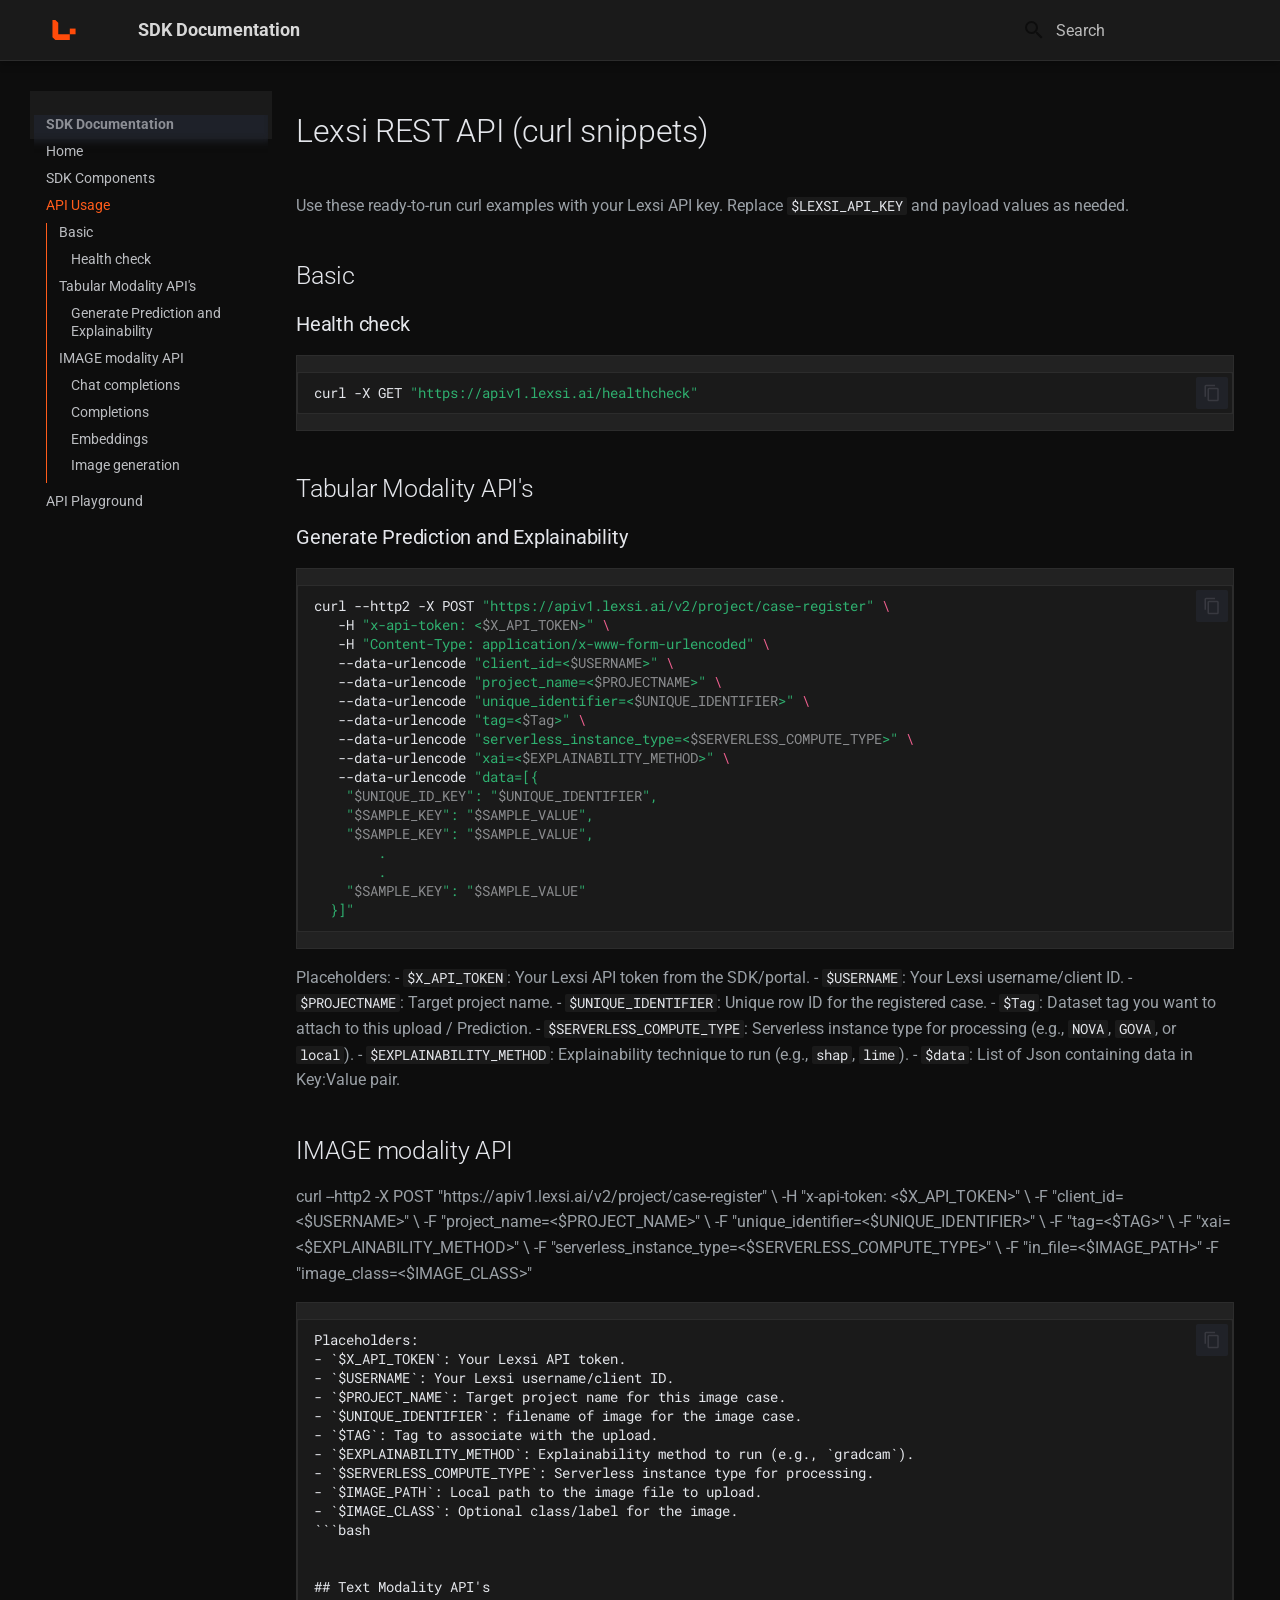
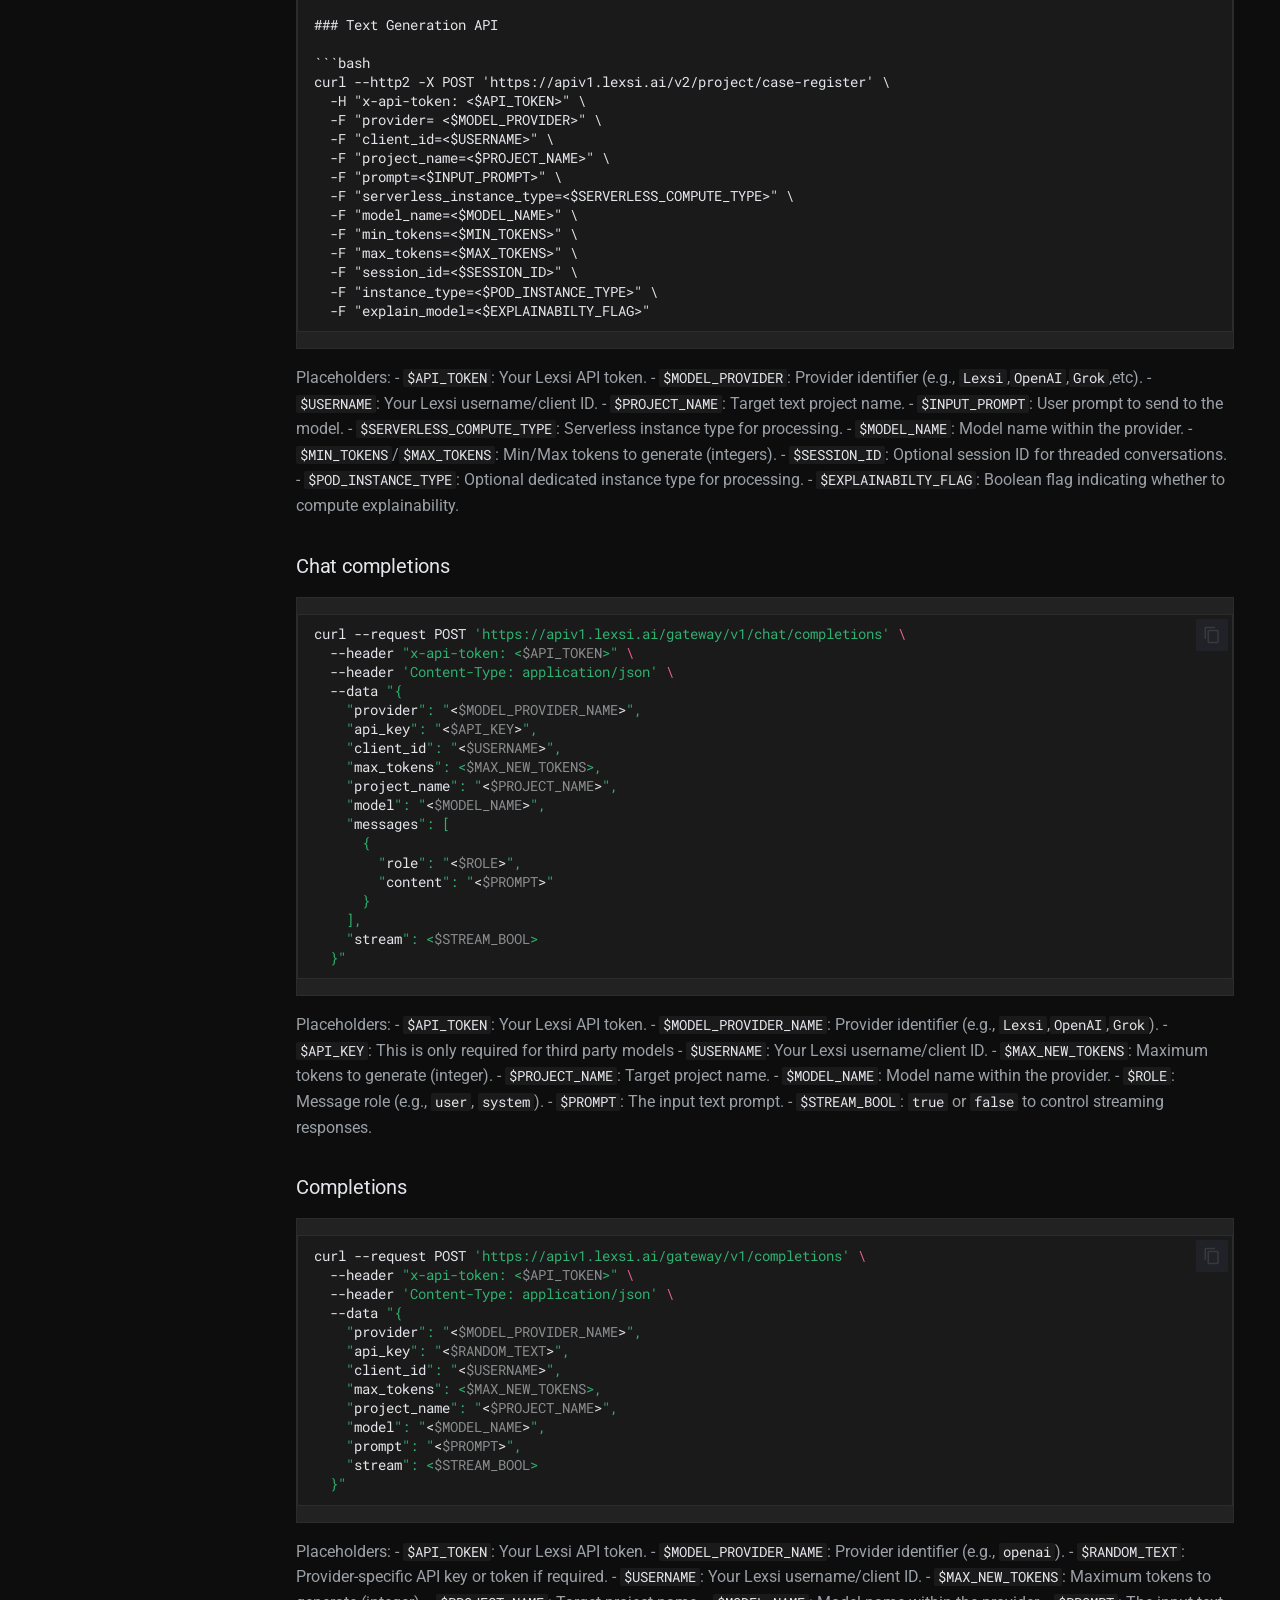
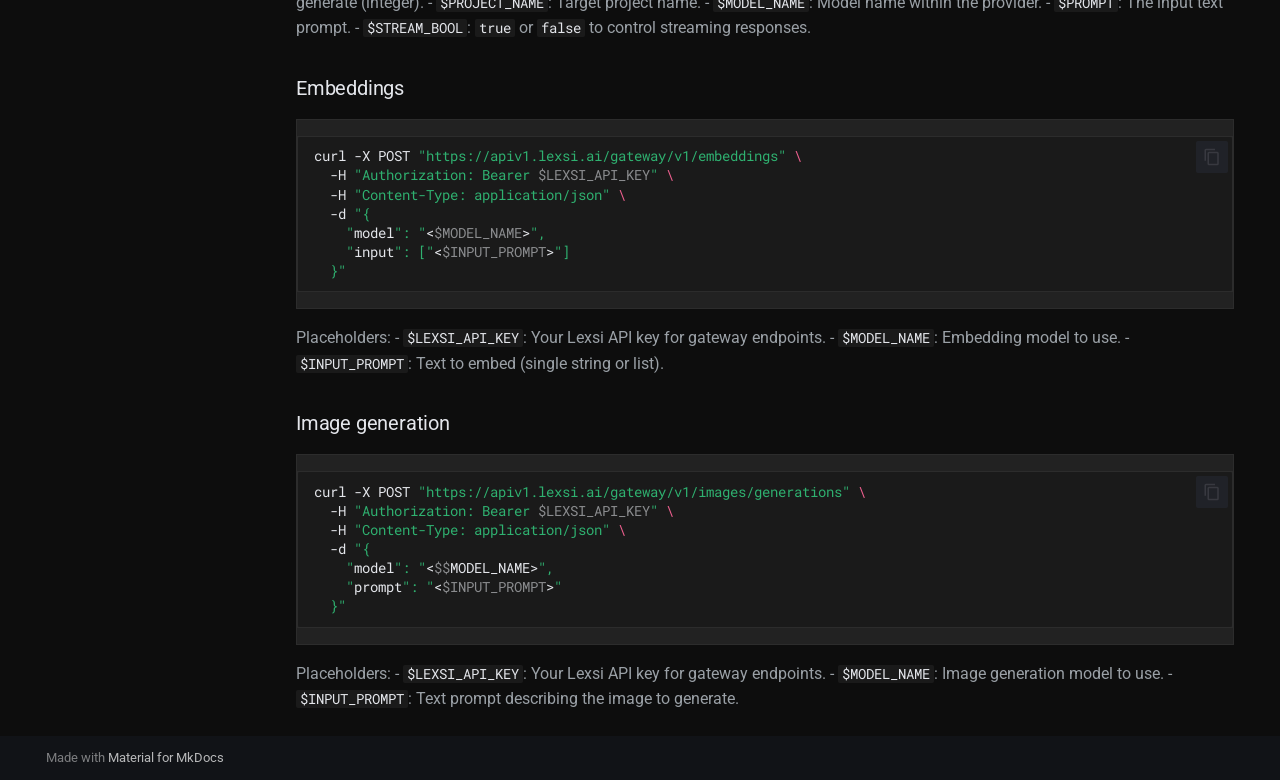
==== commit 29559e13: "deploy: 3487bc505f05342f8c626be304f73c8c8954ae24" ====
--- a/api/index.html
+++ b/api/index.html
@@ -366,27 +366,44 @@
 </li>
       
         <li class="md-nav__item">
-  <a href="#text-modality-apis" class="md-nav__link">
-    <span class="md-ellipsis">
-      
-        Text Modality API's
-      
-    </span>
-  </a>
-  
-    <nav class="md-nav" aria-label="Text Modality API&#39;s">
+  <a href="#tabular-modality-apis" class="md-nav__link">
+    <span class="md-ellipsis">
+      
+        Tabular Modality API's
+      
+    </span>
+  </a>
+  
+    <nav class="md-nav" aria-label="Tabular Modality API&#39;s">
       <ul class="md-nav__list">
         
           <li class="md-nav__item">
-  <a href="#text-generation-with-explainability" class="md-nav__link">
-    <span class="md-ellipsis">
-      
-        Text generation with explainability
-      
-    </span>
-  </a>
-  
-</li>
+  <a href="#generate-prediction-and-explainability" class="md-nav__link">
+    <span class="md-ellipsis">
+      
+        Generate Prediction and Explainability
+      
+    </span>
+  </a>
+  
+</li>
+        
+      </ul>
+    </nav>
+  
+</li>
+      
+        <li class="md-nav__item">
+  <a href="#image-modality-api" class="md-nav__link">
+    <span class="md-ellipsis">
+      
+        IMAGE modality API
+      
+    </span>
+  </a>
+  
+    <nav class="md-nav" aria-label="IMAGE modality API">
+      <ul class="md-nav__list">
         
           <li class="md-nav__item">
   <a href="#chat-completions" class="md-nav__link">
@@ -495,64 +512,172 @@
 <h3 id="health-check">Health check<a class="headerlink" href="#health-check" title="Permanent link">&para;</a></h3>
 <div class="highlight"><pre><span></span><code>curl<span class="w"> </span>-X<span class="w"> </span>GET<span class="w"> </span><span class="s2">&quot;https://apiv1.lexsi.ai/healthcheck&quot;</span>
 </code></pre></div>
-<h2 id="text-modality-apis">Text Modality API's<a class="headerlink" href="#text-modality-apis" title="Permanent link">&para;</a></h2>
-<h3 id="text-generation-with-explainability">Text generation with explainability<a class="headerlink" href="#text-generation-with-explainability" title="Permanent link">&para;</a></h3>
-<div class="highlight"><pre><span></span><code>curl<span class="w"> </span>-X<span class="w"> </span>GET<span class="w"> </span><span class="s2">&quot;https://apiv1.lexsi.ai/v2/users/case-register&quot;</span><span class="w"> </span><span class="se">\</span>
-<span class="w">  </span>-H<span class="w"> </span><span class="s2">&quot;Authorization: Bearer </span><span class="nv">$LEXSI_API_KEY</span><span class="s2">&quot;</span>
+<h2 id="tabular-modality-apis">Tabular Modality API's<a class="headerlink" href="#tabular-modality-apis" title="Permanent link">&para;</a></h2>
+<h3 id="generate-prediction-and-explainability">Generate Prediction and Explainability<a class="headerlink" href="#generate-prediction-and-explainability" title="Permanent link">&para;</a></h3>
+<div class="highlight"><pre><span></span><code>curl<span class="w"> </span>--http2<span class="w"> </span>-X<span class="w"> </span>POST<span class="w"> </span><span class="s2">&quot;https://apiv1.lexsi.ai/v2/project/case-register&quot;</span><span class="w"> </span><span class="se">\</span>
+<span class="w">   </span>-H<span class="w"> </span><span class="s2">&quot;x-api-token: &lt;</span><span class="nv">$X_API_TOKEN</span><span class="s2">&gt;&quot;</span><span class="w"> </span><span class="se">\</span>
+<span class="w">   </span>-H<span class="w"> </span><span class="s2">&quot;Content-Type: application/x-www-form-urlencoded&quot;</span><span class="w"> </span><span class="se">\</span>
+<span class="w">   </span>--data-urlencode<span class="w"> </span><span class="s2">&quot;client_id=&lt;</span><span class="nv">$USERNAME</span><span class="s2">&gt;&quot;</span><span class="w"> </span><span class="se">\</span>
+<span class="w">   </span>--data-urlencode<span class="w"> </span><span class="s2">&quot;project_name=&lt;</span><span class="nv">$PROJECTNAME</span><span class="s2">&gt;&quot;</span><span class="w"> </span><span class="se">\</span>
+<span class="w">   </span>--data-urlencode<span class="w"> </span><span class="s2">&quot;unique_identifier=&lt;</span><span class="nv">$UNIQUE_IDENTIFIER</span><span class="s2">&gt;&quot;</span><span class="w"> </span><span class="se">\</span>
+<span class="w">   </span>--data-urlencode<span class="w"> </span><span class="s2">&quot;tag=&lt;</span><span class="nv">$Tag</span><span class="s2">&gt;&quot;</span><span class="w"> </span><span class="se">\</span>
+<span class="w">   </span>--data-urlencode<span class="w"> </span><span class="s2">&quot;serverless_instance_type=&lt;</span><span class="nv">$SERVERLESS_COMPUTE_TYPE</span><span class="s2">&gt;&quot;</span><span class="w"> </span><span class="se">\</span>
+<span class="w">   </span>--data-urlencode<span class="w"> </span><span class="s2">&quot;xai=&lt;</span><span class="nv">$EXPLAINABILITY_METHOD</span><span class="s2">&gt;&quot;</span><span class="w"> </span><span class="se">\</span>
+<span class="w">   </span>--data-urlencode<span class="w"> </span><span class="s2">&quot;data=[{</span>
+<span class="s2">    &quot;</span><span class="nv">$UNIQUE_ID_KEY</span><span class="s2">&quot;: &quot;</span><span class="nv">$UNIQUE_IDENTIFIER</span><span class="s2">&quot;,</span>
+<span class="s2">    &quot;</span><span class="nv">$SAMPLE_KEY</span><span class="s2">&quot;: &quot;</span><span class="nv">$SAMPLE_VALUE</span><span class="s2">&quot;,</span>
+<span class="s2">    &quot;</span><span class="nv">$SAMPLE_KEY</span><span class="s2">&quot;: &quot;</span><span class="nv">$SAMPLE_VALUE</span><span class="s2">&quot;,</span>
+<span class="s2">        .</span>
+<span class="s2">        .</span>
+<span class="s2">    &quot;</span><span class="nv">$SAMPLE_KEY</span><span class="s2">&quot;: &quot;</span><span class="nv">$SAMPLE_VALUE</span><span class="s2">&quot;</span>
+<span class="s2">  }]&quot;</span>
 </code></pre></div>
+<p>Placeholders:
+- <code>$X_API_TOKEN</code>: Your Lexsi API token from the SDK/portal.
+- <code>$USERNAME</code>: Your Lexsi username/client ID.
+- <code>$PROJECTNAME</code>: Target project name.
+- <code>$UNIQUE_IDENTIFIER</code>: Unique row ID for the registered case.
+- <code>$Tag</code>: Dataset tag you want to attach to this upload / Prediction.
+- <code>$SERVERLESS_COMPUTE_TYPE</code>: Serverless instance type for processing (e.g., <code>NOVA</code>, <code>GOVA</code>, or <code>local</code>).
+- <code>$EXPLAINABILITY_METHOD</code>: Explainability technique to run (e.g., <code>shap</code>, <code>lime</code>).
+- <code>$data</code>: List of Json containing data in Key:Value pair.</p>
+<h2 id="image-modality-api">IMAGE modality API<a class="headerlink" href="#image-modality-api" title="Permanent link">&para;</a></h2>
+<p>curl --http2 -X POST "https://apiv1.lexsi.ai/v2/project/case-register" \
+   -H "x-api-token: &lt;$X_API_TOKEN&gt;" \
+   -F "client_id=&lt;$USERNAME&gt;" \
+   -F "project_name=&lt;$PROJECT_NAME&gt;" \
+   -F "unique_identifier=&lt;$UNIQUE_IDENTIFIER&gt;" \
+   -F "tag=&lt;$TAG&gt;" \
+   -F "xai=&lt;$EXPLAINABILITY_METHOD&gt;" \
+   -F "serverless_instance_type=&lt;$SERVERLESS_COMPUTE_TYPE&gt;" \
+   -F "in_file=&lt;$IMAGE_PATH&gt;"
+   -F "image_class=&lt;$IMAGE_CLASS&gt;"</p>
+<div class="highlight"><pre><span></span><code>Placeholders:
+- `$X_API_TOKEN`: Your Lexsi API token.
+- `$USERNAME`: Your Lexsi username/client ID.
+- `$PROJECT_NAME`: Target project name for this image case.
+- `$UNIQUE_IDENTIFIER`: filename of image for the image case.
+- `$TAG`: Tag to associate with the upload.
+- `$EXPLAINABILITY_METHOD`: Explainability method to run (e.g., `gradcam`).
+- `$SERVERLESS_COMPUTE_TYPE`: Serverless instance type for processing.
+- `$IMAGE_PATH`: Local path to the image file to upload.
+- `$IMAGE_CLASS`: Optional class/label for the image.
+```bash
+
+
+## Text Modality API&#39;s
+
+### Text Generation API
+
+```bash
+curl --http2 -X POST &#39;https://apiv1.lexsi.ai/v2/project/case-register&#39; \
+  -H &quot;x-api-token: &lt;$API_TOKEN&gt;&quot; \
+  -F &quot;provider= &lt;$MODEL_PROVIDER&gt;&quot; \
+  -F &quot;client_id=&lt;$USERNAME&gt;&quot; \
+  -F &quot;project_name=&lt;$PROJECT_NAME&gt;&quot; \
+  -F &quot;prompt=&lt;$INPUT_PROMPT&gt;&quot; \
+  -F &quot;serverless_instance_type=&lt;$SERVERLESS_COMPUTE_TYPE&gt;&quot; \
+  -F &quot;model_name=&lt;$MODEL_NAME&gt;&quot; \
+  -F &quot;min_tokens=&lt;$MIN_TOKENS&gt;&quot; \
+  -F &quot;max_tokens=&lt;$MAX_TOKENS&gt;&quot; \
+  -F &quot;session_id=&lt;$SESSION_ID&gt;&quot; \
+  -F &quot;instance_type=&lt;$POD_INSTANCE_TYPE&gt;&quot; \
+  -F &quot;explain_model=&lt;$EXPLAINABILTY_FLAG&gt;&quot;
+</code></pre></div>
+<p>Placeholders:
+- <code>$API_TOKEN</code>: Your Lexsi API token.
+- <code>$MODEL_PROVIDER</code>: Provider identifier (e.g., <code>Lexsi</code>,<code>OpenAI</code>,<code>Grok</code>,etc).
+- <code>$USERNAME</code>: Your Lexsi username/client ID.
+- <code>$PROJECT_NAME</code>: Target text project name.
+- <code>$INPUT_PROMPT</code>: User prompt to send to the model.
+- <code>$SERVERLESS_COMPUTE_TYPE</code>: Serverless instance type for processing.
+- <code>$MODEL_NAME</code>: Model name within the provider.
+- <code>$MIN_TOKENS</code>/<code>$MAX_TOKENS</code>: Min/Max tokens to generate (integers).
+- <code>$SESSION_ID</code>: Optional session ID for threaded conversations.
+- <code>$POD_INSTANCE_TYPE</code>: Optional dedicated instance type for processing.
+- <code>$EXPLAINABILTY_FLAG</code>: Boolean flag indicating whether to compute explainability.</p>
 <h3 id="chat-completions">Chat completions<a class="headerlink" href="#chat-completions" title="Permanent link">&para;</a></h3>
 <div class="highlight"><pre><span></span><code>curl<span class="w"> </span>--request<span class="w"> </span>POST<span class="w"> </span><span class="s1">&#39;https://apiv1.lexsi.ai/gateway/v1/chat/completions&#39;</span><span class="w"> </span><span class="se">\</span>
-<span class="w">  </span>--header<span class="w"> </span><span class="s1">&#39;x-api-token: &lt;$API_TOKEN&gt;&#39;</span><span class="w"> </span><span class="se">\</span>
+<span class="w">  </span>--header<span class="w"> </span><span class="s2">&quot;x-api-token: &lt;</span><span class="nv">$API_TOKEN</span><span class="s2">&gt;&quot;</span><span class="w"> </span><span class="se">\</span>
 <span class="w">  </span>--header<span class="w"> </span><span class="s1">&#39;Content-Type: application/json&#39;</span><span class="w"> </span><span class="se">\</span>
-<span class="w">  </span>--data<span class="w"> </span><span class="s1">&#39;{</span>
-<span class="s1">    &quot;provider&quot;: &quot;&lt;$MODEL-PROVIDER-NAME&gt;&quot;,</span>
-<span class="s1">    &quot;api_key&quot;: &quot;&lt;$RANDOM-TEXT&gt;&quot;,</span>
-<span class="s1">    &quot;client_id&quot;: &quot;&lt;$USERNAME&gt;&quot;,</span>
-<span class="s1">    &quot;max_tokens&quot;: &lt;$MAX-NEW-TOKENS&gt;,</span>
-<span class="s1">    &quot;project_name&quot;: &quot;&lt;$PROJECT-NAME&gt;&quot;,</span>
-<span class="s1">    &quot;model&quot;: &quot;&lt;$MODEL-NAME&gt;&quot;,</span>
-<span class="s1">    &quot;messages&quot;: [</span>
-<span class="s1">      {</span>
-<span class="s1">        &quot;role&quot;: &quot;&lt;$ROLE&gt;&quot;,</span>
-<span class="s1">        &quot;content&quot;: &quot;&lt;$PROMPT&gt;&quot;</span>
-<span class="s1">      }</span>
-<span class="s1">    ],</span>
-<span class="s1">    &quot;stream&quot;: &lt;$STREAM_BOOL&gt;</span>
-<span class="s1">  }&#39;</span>
+<span class="w">  </span>--data<span class="w"> </span><span class="s2">&quot;{</span>
+<span class="s2">    &quot;</span>provider<span class="s2">&quot;: &quot;</span>&lt;<span class="nv">$MODEL_PROVIDER_NAME</span>&gt;<span class="s2">&quot;,</span>
+<span class="s2">    &quot;</span>api_key<span class="s2">&quot;: &quot;</span>&lt;<span class="nv">$API_KEY</span>&gt;<span class="s2">&quot;,</span>
+<span class="s2">    &quot;</span>client_id<span class="s2">&quot;: &quot;</span>&lt;<span class="nv">$USERNAME</span>&gt;<span class="s2">&quot;,</span>
+<span class="s2">    &quot;</span>max_tokens<span class="s2">&quot;: &lt;</span><span class="nv">$MAX_NEW_TOKENS</span><span class="s2">&gt;,</span>
+<span class="s2">    &quot;</span>project_name<span class="s2">&quot;: &quot;</span>&lt;<span class="nv">$PROJECT_NAME</span>&gt;<span class="s2">&quot;,</span>
+<span class="s2">    &quot;</span>model<span class="s2">&quot;: &quot;</span>&lt;<span class="nv">$MODEL_NAME</span>&gt;<span class="s2">&quot;,</span>
+<span class="s2">    &quot;</span>messages<span class="s2">&quot;: [</span>
+<span class="s2">      {</span>
+<span class="s2">        &quot;</span>role<span class="s2">&quot;: &quot;</span>&lt;<span class="nv">$ROLE</span>&gt;<span class="s2">&quot;,</span>
+<span class="s2">        &quot;</span>content<span class="s2">&quot;: &quot;</span>&lt;<span class="nv">$PROMPT</span>&gt;<span class="s2">&quot;</span>
+<span class="s2">      }</span>
+<span class="s2">    ],</span>
+<span class="s2">    &quot;</span>stream<span class="s2">&quot;: &lt;</span><span class="nv">$STREAM_BOOL</span><span class="s2">&gt;</span>
+<span class="s2">  }&quot;</span>
 </code></pre></div>
+<p>Placeholders:
+- <code>$API_TOKEN</code>: Your Lexsi API token.
+- <code>$MODEL_PROVIDER_NAME</code>: Provider identifier (e.g., <code>Lexsi</code>,<code>OpenAI</code>,<code>Grok</code>).
+- <code>$API_KEY</code>: This is only required for third party models
+- <code>$USERNAME</code>: Your Lexsi username/client ID.
+- <code>$MAX_NEW_TOKENS</code>: Maximum tokens to generate (integer).
+- <code>$PROJECT_NAME</code>: Target project name.
+- <code>$MODEL_NAME</code>: Model name within the provider.
+- <code>$ROLE</code>: Message role (e.g., <code>user</code>, <code>system</code>).
+- <code>$PROMPT</code>: The input text prompt.
+- <code>$STREAM_BOOL</code>: <code>true</code> or <code>false</code> to control streaming responses.</p>
 <h3 id="completions">Completions<a class="headerlink" href="#completions" title="Permanent link">&para;</a></h3>
 <div class="highlight"><pre><span></span><code>curl<span class="w"> </span>--request<span class="w"> </span>POST<span class="w"> </span><span class="s1">&#39;https://apiv1.lexsi.ai/gateway/v1/completions&#39;</span><span class="w"> </span><span class="se">\</span>
-<span class="w">  </span>--header<span class="w"> </span><span class="s1">&#39;x-api-token: &lt;$API_TOKEN&gt;&#39;</span><span class="w"> </span><span class="se">\</span>
+<span class="w">  </span>--header<span class="w"> </span><span class="s2">&quot;x-api-token: &lt;</span><span class="nv">$API_TOKEN</span><span class="s2">&gt;&quot;</span><span class="w"> </span><span class="se">\</span>
 <span class="w">  </span>--header<span class="w"> </span><span class="s1">&#39;Content-Type: application/json&#39;</span><span class="w"> </span><span class="se">\</span>
-<span class="w">  </span>--data<span class="w"> </span><span class="s1">&#39;{</span>
-<span class="s1">    &quot;provider&quot;: &quot;&lt;$MODEL-PROVIDER-NAME&gt;&quot;,</span>
-<span class="s1">    &quot;api_key&quot;: &quot;&lt;$RANDOM-TEXT&gt;&quot;,</span>
-<span class="s1">    &quot;client_id&quot;: &quot;&lt;$USERNAME&gt;&quot;,</span>
-<span class="s1">    &quot;max_tokens&quot;: &lt;$MAX-NEW-TOKENS&gt;,</span>
-<span class="s1">    &quot;project_name&quot;: &quot;&lt;$PROJECT-NAME&gt;&quot;,</span>
-<span class="s1">    &quot;model&quot;: &quot;&lt;$MODEL-NAME&gt;&quot;,</span>
-<span class="s1">    &quot;prompt&quot;: &quot;&lt;$PROMPT&gt;&quot;,</span>
-<span class="s1">    &quot;stream&quot;: &lt;$STREAM_BOOL&gt;</span>
-<span class="s1">  }&#39;</span>
+<span class="w">  </span>--data<span class="w"> </span><span class="s2">&quot;{</span>
+<span class="s2">    &quot;</span>provider<span class="s2">&quot;: &quot;</span>&lt;<span class="nv">$MODEL_PROVIDER_NAME</span>&gt;<span class="s2">&quot;,</span>
+<span class="s2">    &quot;</span>api_key<span class="s2">&quot;: &quot;</span>&lt;<span class="nv">$RANDOM_TEXT</span>&gt;<span class="s2">&quot;,</span>
+<span class="s2">    &quot;</span>client_id<span class="s2">&quot;: &quot;</span>&lt;<span class="nv">$USERNAME</span>&gt;<span class="s2">&quot;,</span>
+<span class="s2">    &quot;</span>max_tokens<span class="s2">&quot;: &lt;</span><span class="nv">$MAX_NEW_TOKENS</span><span class="s2">&gt;,</span>
+<span class="s2">    &quot;</span>project_name<span class="s2">&quot;: &quot;</span>&lt;<span class="nv">$PROJECT_NAME</span>&gt;<span class="s2">&quot;,</span>
+<span class="s2">    &quot;</span>model<span class="s2">&quot;: &quot;</span>&lt;<span class="nv">$MODEL_NAME</span>&gt;<span class="s2">&quot;,</span>
+<span class="s2">    &quot;</span>prompt<span class="s2">&quot;: &quot;</span>&lt;<span class="nv">$PROMPT</span>&gt;<span class="s2">&quot;,</span>
+<span class="s2">    &quot;</span>stream<span class="s2">&quot;: &lt;</span><span class="nv">$STREAM_BOOL</span><span class="s2">&gt;</span>
+<span class="s2">  }&quot;</span>
 </code></pre></div>
+<p>Placeholders:
+- <code>$API_TOKEN</code>: Your Lexsi API token.
+- <code>$MODEL_PROVIDER_NAME</code>: Provider identifier (e.g., <code>openai</code>).
+- <code>$RANDOM_TEXT</code>: Provider-specific API key or token if required.
+- <code>$USERNAME</code>: Your Lexsi username/client ID.
+- <code>$MAX_NEW_TOKENS</code>: Maximum tokens to generate (integer).
+- <code>$PROJECT_NAME</code>: Target project name.
+- <code>$MODEL_NAME</code>: Model name within the provider.
+- <code>$PROMPT</code>: The input text prompt.
+- <code>$STREAM_BOOL</code>: <code>true</code> or <code>false</code> to control streaming responses.</p>
 <h3 id="embeddings">Embeddings<a class="headerlink" href="#embeddings" title="Permanent link">&para;</a></h3>
 <div class="highlight"><pre><span></span><code>curl<span class="w"> </span>-X<span class="w"> </span>POST<span class="w"> </span><span class="s2">&quot;https://apiv1.lexsi.ai/gateway/v1/embeddings&quot;</span><span class="w"> </span><span class="se">\</span>
 <span class="w">  </span>-H<span class="w"> </span><span class="s2">&quot;Authorization: Bearer </span><span class="nv">$LEXSI_API_KEY</span><span class="s2">&quot;</span><span class="w"> </span><span class="se">\</span>
 <span class="w">  </span>-H<span class="w"> </span><span class="s2">&quot;Content-Type: application/json&quot;</span><span class="w"> </span><span class="se">\</span>
-<span class="w">  </span>-d<span class="w"> </span><span class="s1">&#39;{</span>
-<span class="s1">    &quot;model&quot;: &quot;text-embedding-3-small&quot;,</span>
-<span class="s1">    &quot;input&quot;: [&quot;Lexsi makes observability easy&quot;]</span>
-<span class="s1">  }&#39;</span>
+<span class="w">  </span>-d<span class="w"> </span><span class="s2">&quot;{</span>
+<span class="s2">    &quot;</span>model<span class="s2">&quot;: &quot;</span>&lt;<span class="nv">$MODEL_NAME</span>&gt;<span class="s2">&quot;,</span>
+<span class="s2">    &quot;</span>input<span class="s2">&quot;: [&quot;</span>&lt;<span class="nv">$INPUT_PROMPT</span>&gt;<span class="s2">&quot;]</span>
+<span class="s2">  }&quot;</span>
 </code></pre></div>
+<p>Placeholders:
+- <code>$LEXSI_API_KEY</code>: Your Lexsi API key for gateway endpoints.
+- <code>$MODEL_NAME</code>: Embedding model to use.
+- <code>$INPUT_PROMPT</code>: Text to embed (single string or list).</p>
 <h3 id="image-generation">Image generation<a class="headerlink" href="#image-generation" title="Permanent link">&para;</a></h3>
 <div class="highlight"><pre><span></span><code>curl<span class="w"> </span>-X<span class="w"> </span>POST<span class="w"> </span><span class="s2">&quot;https://apiv1.lexsi.ai/gateway/v1/images/generations&quot;</span><span class="w"> </span><span class="se">\</span>
 <span class="w">  </span>-H<span class="w"> </span><span class="s2">&quot;Authorization: Bearer </span><span class="nv">$LEXSI_API_KEY</span><span class="s2">&quot;</span><span class="w"> </span><span class="se">\</span>
 <span class="w">  </span>-H<span class="w"> </span><span class="s2">&quot;Content-Type: application/json&quot;</span><span class="w"> </span><span class="se">\</span>
-<span class="w">  </span>-d<span class="w"> </span><span class="s1">&#39;{</span>
-<span class="s1">    &quot;model&quot;: &quot;stability/stable-diffusion-xl-base-1.0&quot;,</span>
-<span class="s1">    &quot;prompt&quot;: &quot;A futuristic city skyline at dusk&quot;</span>
-<span class="s1">  }&#39;</span>
+<span class="w">  </span>-d<span class="w"> </span><span class="s2">&quot;{</span>
+<span class="s2">    &quot;</span>model<span class="s2">&quot;: &quot;</span>&lt;<span class="nv">$$</span>MODEL_NAME&gt;<span class="s2">&quot;,</span>
+<span class="s2">    &quot;</span>prompt<span class="s2">&quot;: &quot;</span>&lt;<span class="nv">$INPUT_PROMPT</span>&gt;<span class="s2">&quot;</span>
+<span class="s2">  }&quot;</span>
 </code></pre></div>
+<p>Placeholders:
+- <code>$LEXSI_API_KEY</code>: Your Lexsi API key for gateway endpoints.
+- <code>$MODEL_NAME</code>: Image generation model to use.
+- <code>$INPUT_PROMPT</code>: Text prompt describing the image to generate.</p>
 
 
 
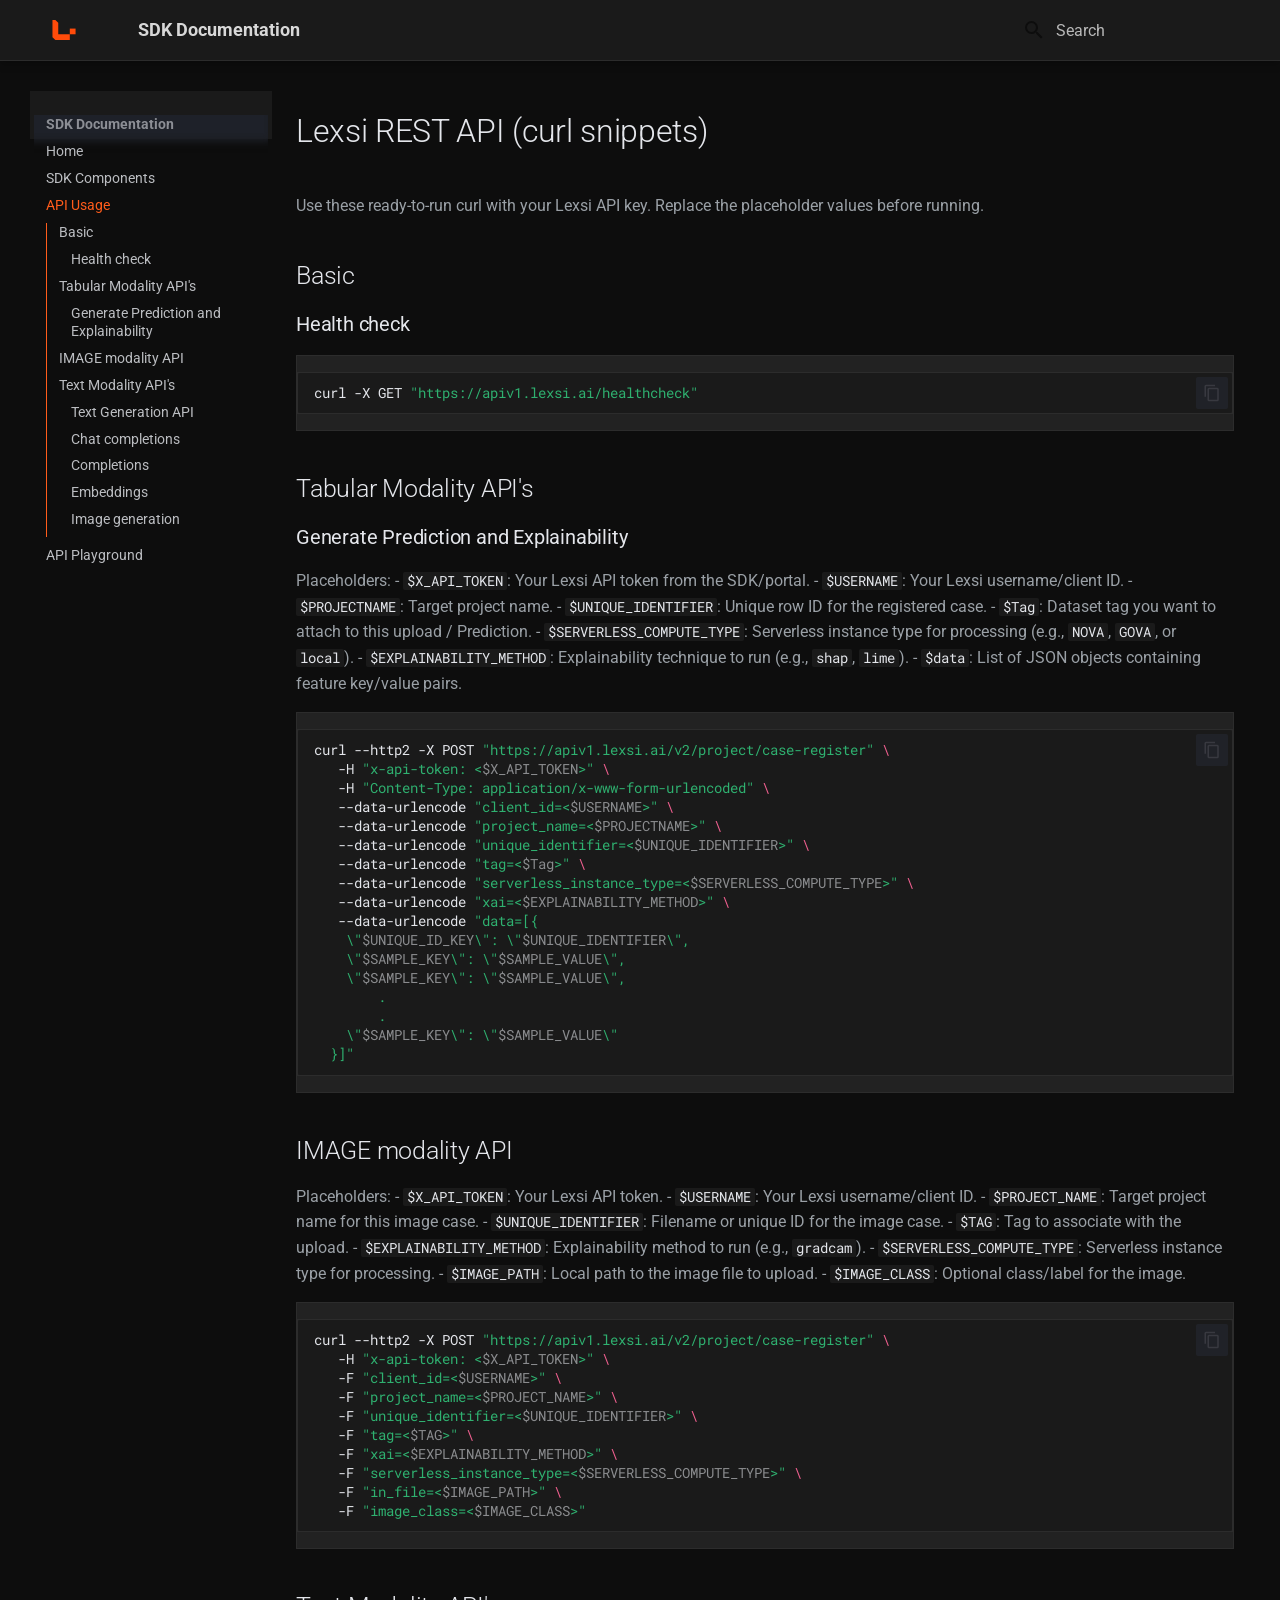
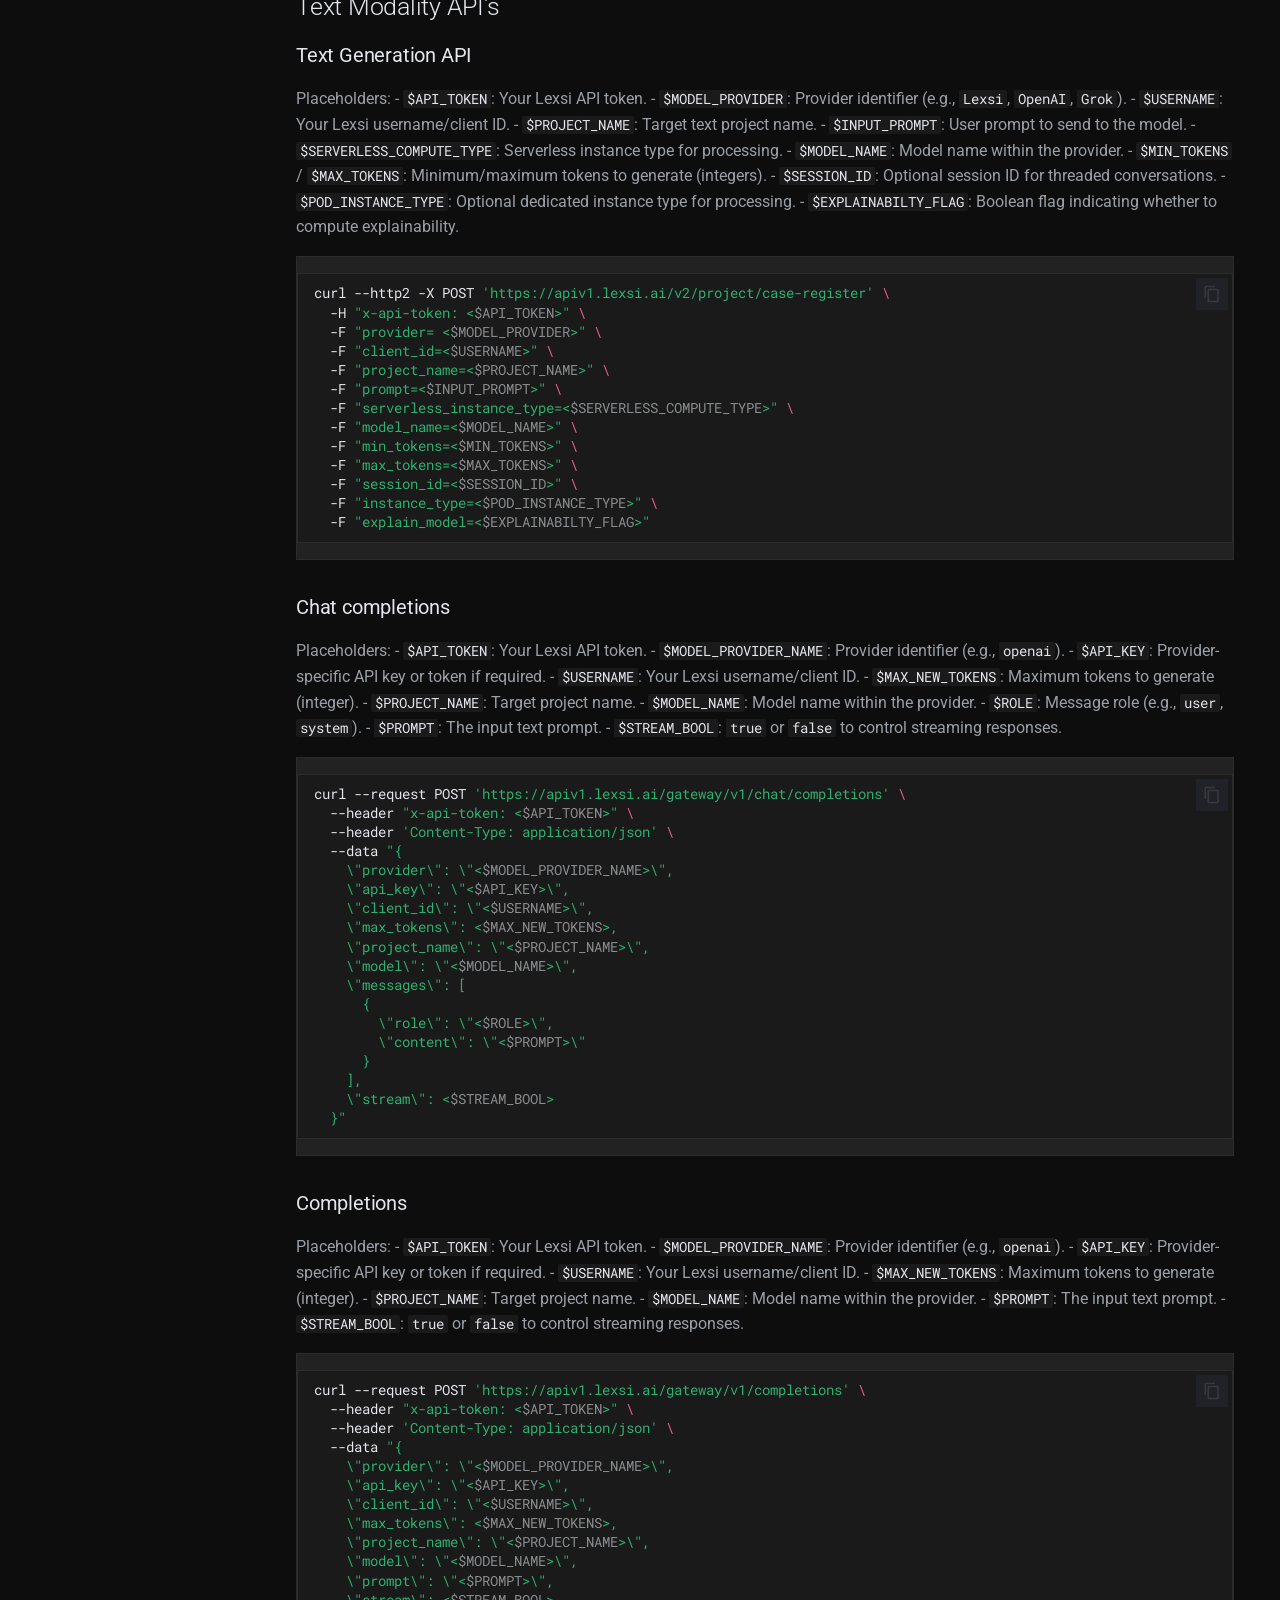
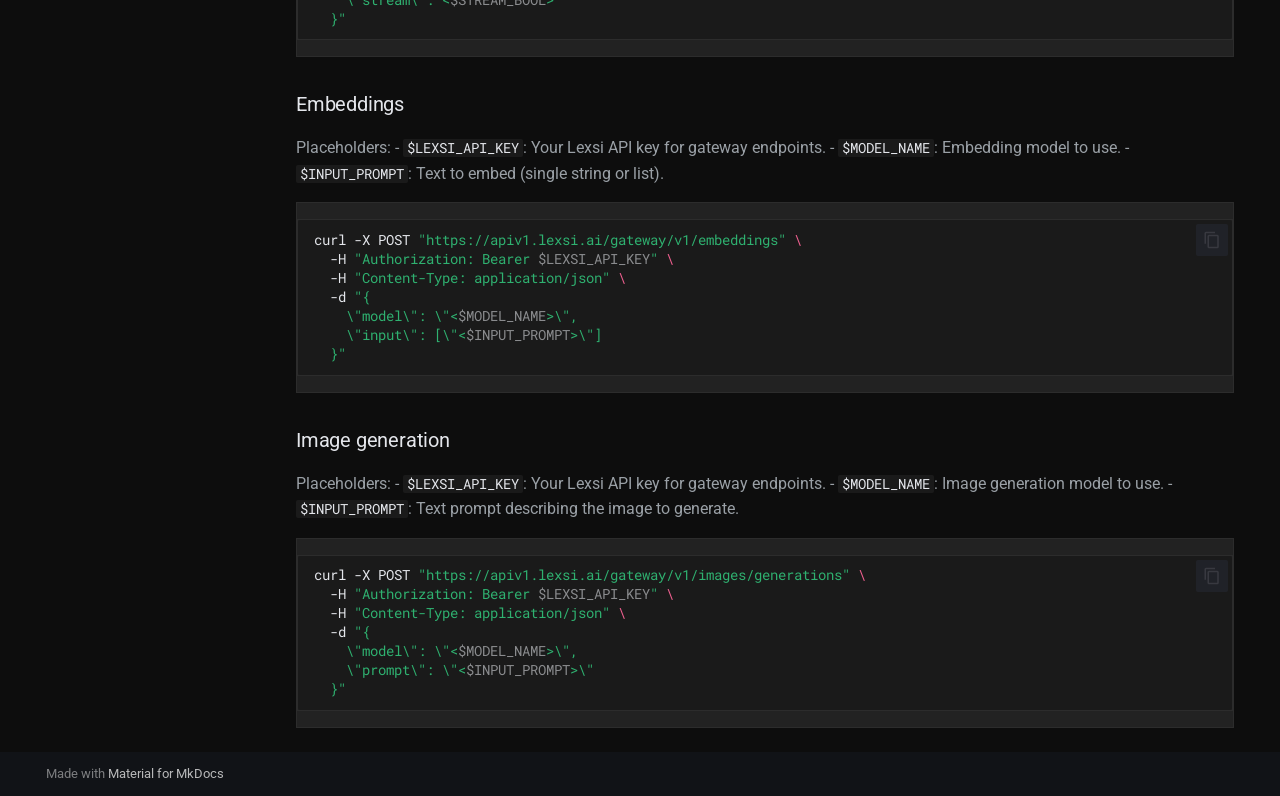
==== commit 63985888: "deploy: d3c51b981bd198001a4a9c1840afcaa5e242f4f8" ====
--- a/api/index.html
+++ b/api/index.html
@@ -402,8 +402,30 @@
     </span>
   </a>
   
-    <nav class="md-nav" aria-label="IMAGE modality API">
+</li>
+      
+        <li class="md-nav__item">
+  <a href="#text-modality-apis" class="md-nav__link">
+    <span class="md-ellipsis">
+      
+        Text Modality API's
+      
+    </span>
+  </a>
+  
+    <nav class="md-nav" aria-label="Text Modality API&#39;s">
       <ul class="md-nav__list">
+        
+          <li class="md-nav__item">
+  <a href="#text-generation-api" class="md-nav__link">
+    <span class="md-ellipsis">
+      
+        Text Generation API
+      
+    </span>
+  </a>
+  
+</li>
         
           <li class="md-nav__item">
   <a href="#chat-completions" class="md-nav__link">
@@ -507,13 +529,22 @@
 
 
 <h1 id="lexsi-rest-api-curl-snippets">Lexsi REST API (curl snippets)<a class="headerlink" href="#lexsi-rest-api-curl-snippets" title="Permanent link">&para;</a></h1>
-<p>Use these ready-to-run curl examples with your Lexsi API key. Replace <code>$LEXSI_API_KEY</code> and payload values as needed.</p>
+<p>Use these ready-to-run curl with your Lexsi API key. Replace the placeholder values before running.</p>
 <h2 id="basic">Basic<a class="headerlink" href="#basic" title="Permanent link">&para;</a></h2>
 <h3 id="health-check">Health check<a class="headerlink" href="#health-check" title="Permanent link">&para;</a></h3>
 <div class="highlight"><pre><span></span><code>curl<span class="w"> </span>-X<span class="w"> </span>GET<span class="w"> </span><span class="s2">&quot;https://apiv1.lexsi.ai/healthcheck&quot;</span>
 </code></pre></div>
 <h2 id="tabular-modality-apis">Tabular Modality API's<a class="headerlink" href="#tabular-modality-apis" title="Permanent link">&para;</a></h2>
 <h3 id="generate-prediction-and-explainability">Generate Prediction and Explainability<a class="headerlink" href="#generate-prediction-and-explainability" title="Permanent link">&para;</a></h3>
+<p>Placeholders:
+- <code>$X_API_TOKEN</code>: Your Lexsi API token from the SDK/portal.
+- <code>$USERNAME</code>: Your Lexsi username/client ID.
+- <code>$PROJECTNAME</code>: Target project name.
+- <code>$UNIQUE_IDENTIFIER</code>: Unique row ID for the registered case.
+- <code>$Tag</code>: Dataset tag you want to attach to this upload / Prediction.
+- <code>$SERVERLESS_COMPUTE_TYPE</code>: Serverless instance type for processing (e.g., <code>NOVA</code>, <code>GOVA</code>, or <code>local</code>).
+- <code>$EXPLAINABILITY_METHOD</code>: Explainability technique to run (e.g., <code>shap</code>, <code>lime</code>).
+- <code>$data</code>: List of JSON objects containing feature key/value pairs.</p>
 <div class="highlight"><pre><span></span><code>curl<span class="w"> </span>--http2<span class="w"> </span>-X<span class="w"> </span>POST<span class="w"> </span><span class="s2">&quot;https://apiv1.lexsi.ai/v2/project/case-register&quot;</span><span class="w"> </span><span class="se">\</span>
 <span class="w">   </span>-H<span class="w"> </span><span class="s2">&quot;x-api-token: &lt;</span><span class="nv">$X_API_TOKEN</span><span class="s2">&gt;&quot;</span><span class="w"> </span><span class="se">\</span>
 <span class="w">   </span>-H<span class="w"> </span><span class="s2">&quot;Content-Type: application/x-www-form-urlencoded&quot;</span><span class="w"> </span><span class="se">\</span>
@@ -524,102 +555,69 @@
 <span class="w">   </span>--data-urlencode<span class="w"> </span><span class="s2">&quot;serverless_instance_type=&lt;</span><span class="nv">$SERVERLESS_COMPUTE_TYPE</span><span class="s2">&gt;&quot;</span><span class="w"> </span><span class="se">\</span>
 <span class="w">   </span>--data-urlencode<span class="w"> </span><span class="s2">&quot;xai=&lt;</span><span class="nv">$EXPLAINABILITY_METHOD</span><span class="s2">&gt;&quot;</span><span class="w"> </span><span class="se">\</span>
 <span class="w">   </span>--data-urlencode<span class="w"> </span><span class="s2">&quot;data=[{</span>
-<span class="s2">    &quot;</span><span class="nv">$UNIQUE_ID_KEY</span><span class="s2">&quot;: &quot;</span><span class="nv">$UNIQUE_IDENTIFIER</span><span class="s2">&quot;,</span>
-<span class="s2">    &quot;</span><span class="nv">$SAMPLE_KEY</span><span class="s2">&quot;: &quot;</span><span class="nv">$SAMPLE_VALUE</span><span class="s2">&quot;,</span>
-<span class="s2">    &quot;</span><span class="nv">$SAMPLE_KEY</span><span class="s2">&quot;: &quot;</span><span class="nv">$SAMPLE_VALUE</span><span class="s2">&quot;,</span>
+<span class="s2">    \&quot;</span><span class="nv">$UNIQUE_ID_KEY</span><span class="s2">\&quot;: \&quot;</span><span class="nv">$UNIQUE_IDENTIFIER</span><span class="s2">\&quot;,</span>
+<span class="s2">    \&quot;</span><span class="nv">$SAMPLE_KEY</span><span class="s2">\&quot;: \&quot;</span><span class="nv">$SAMPLE_VALUE</span><span class="s2">\&quot;,</span>
+<span class="s2">    \&quot;</span><span class="nv">$SAMPLE_KEY</span><span class="s2">\&quot;: \&quot;</span><span class="nv">$SAMPLE_VALUE</span><span class="s2">\&quot;,</span>
 <span class="s2">        .</span>
 <span class="s2">        .</span>
-<span class="s2">    &quot;</span><span class="nv">$SAMPLE_KEY</span><span class="s2">&quot;: &quot;</span><span class="nv">$SAMPLE_VALUE</span><span class="s2">&quot;</span>
+<span class="s2">    \&quot;</span><span class="nv">$SAMPLE_KEY</span><span class="s2">\&quot;: \&quot;</span><span class="nv">$SAMPLE_VALUE</span><span class="s2">\&quot;</span>
 <span class="s2">  }]&quot;</span>
 </code></pre></div>
+<h2 id="image-modality-api">IMAGE modality API<a class="headerlink" href="#image-modality-api" title="Permanent link">&para;</a></h2>
 <p>Placeholders:
-- <code>$X_API_TOKEN</code>: Your Lexsi API token from the SDK/portal.
+- <code>$X_API_TOKEN</code>: Your Lexsi API token.
 - <code>$USERNAME</code>: Your Lexsi username/client ID.
-- <code>$PROJECTNAME</code>: Target project name.
-- <code>$UNIQUE_IDENTIFIER</code>: Unique row ID for the registered case.
-- <code>$Tag</code>: Dataset tag you want to attach to this upload / Prediction.
-- <code>$SERVERLESS_COMPUTE_TYPE</code>: Serverless instance type for processing (e.g., <code>NOVA</code>, <code>GOVA</code>, or <code>local</code>).
-- <code>$EXPLAINABILITY_METHOD</code>: Explainability technique to run (e.g., <code>shap</code>, <code>lime</code>).
-- <code>$data</code>: List of Json containing data in Key:Value pair.</p>
-<h2 id="image-modality-api">IMAGE modality API<a class="headerlink" href="#image-modality-api" title="Permanent link">&para;</a></h2>
-<p>curl --http2 -X POST "https://apiv1.lexsi.ai/v2/project/case-register" \
-   -H "x-api-token: &lt;$X_API_TOKEN&gt;" \
-   -F "client_id=&lt;$USERNAME&gt;" \
-   -F "project_name=&lt;$PROJECT_NAME&gt;" \
-   -F "unique_identifier=&lt;$UNIQUE_IDENTIFIER&gt;" \
-   -F "tag=&lt;$TAG&gt;" \
-   -F "xai=&lt;$EXPLAINABILITY_METHOD&gt;" \
-   -F "serverless_instance_type=&lt;$SERVERLESS_COMPUTE_TYPE&gt;" \
-   -F "in_file=&lt;$IMAGE_PATH&gt;"
-   -F "image_class=&lt;$IMAGE_CLASS&gt;"</p>
-<div class="highlight"><pre><span></span><code>Placeholders:
-- `$X_API_TOKEN`: Your Lexsi API token.
-- `$USERNAME`: Your Lexsi username/client ID.
-- `$PROJECT_NAME`: Target project name for this image case.
-- `$UNIQUE_IDENTIFIER`: filename of image for the image case.
-- `$TAG`: Tag to associate with the upload.
-- `$EXPLAINABILITY_METHOD`: Explainability method to run (e.g., `gradcam`).
-- `$SERVERLESS_COMPUTE_TYPE`: Serverless instance type for processing.
-- `$IMAGE_PATH`: Local path to the image file to upload.
-- `$IMAGE_CLASS`: Optional class/label for the image.
-```bash
-
-
-## Text Modality API&#39;s
-
-### Text Generation API
-
-```bash
-curl --http2 -X POST &#39;https://apiv1.lexsi.ai/v2/project/case-register&#39; \
-  -H &quot;x-api-token: &lt;$API_TOKEN&gt;&quot; \
-  -F &quot;provider= &lt;$MODEL_PROVIDER&gt;&quot; \
-  -F &quot;client_id=&lt;$USERNAME&gt;&quot; \
-  -F &quot;project_name=&lt;$PROJECT_NAME&gt;&quot; \
-  -F &quot;prompt=&lt;$INPUT_PROMPT&gt;&quot; \
-  -F &quot;serverless_instance_type=&lt;$SERVERLESS_COMPUTE_TYPE&gt;&quot; \
-  -F &quot;model_name=&lt;$MODEL_NAME&gt;&quot; \
-  -F &quot;min_tokens=&lt;$MIN_TOKENS&gt;&quot; \
-  -F &quot;max_tokens=&lt;$MAX_TOKENS&gt;&quot; \
-  -F &quot;session_id=&lt;$SESSION_ID&gt;&quot; \
-  -F &quot;instance_type=&lt;$POD_INSTANCE_TYPE&gt;&quot; \
-  -F &quot;explain_model=&lt;$EXPLAINABILTY_FLAG&gt;&quot;
+- <code>$PROJECT_NAME</code>: Target project name for this image case.
+- <code>$UNIQUE_IDENTIFIER</code>: Filename or unique ID for the image case.
+- <code>$TAG</code>: Tag to associate with the upload.
+- <code>$EXPLAINABILITY_METHOD</code>: Explainability method to run (e.g., <code>gradcam</code>).
+- <code>$SERVERLESS_COMPUTE_TYPE</code>: Serverless instance type for processing.
+- <code>$IMAGE_PATH</code>: Local path to the image file to upload.
+- <code>$IMAGE_CLASS</code>: Optional class/label for the image.</p>
+<div class="highlight"><pre><span></span><code>curl<span class="w"> </span>--http2<span class="w"> </span>-X<span class="w"> </span>POST<span class="w"> </span><span class="s2">&quot;https://apiv1.lexsi.ai/v2/project/case-register&quot;</span><span class="w"> </span><span class="se">\</span>
+<span class="w">   </span>-H<span class="w"> </span><span class="s2">&quot;x-api-token: &lt;</span><span class="nv">$X_API_TOKEN</span><span class="s2">&gt;&quot;</span><span class="w"> </span><span class="se">\</span>
+<span class="w">   </span>-F<span class="w"> </span><span class="s2">&quot;client_id=&lt;</span><span class="nv">$USERNAME</span><span class="s2">&gt;&quot;</span><span class="w"> </span><span class="se">\</span>
+<span class="w">   </span>-F<span class="w"> </span><span class="s2">&quot;project_name=&lt;</span><span class="nv">$PROJECT_NAME</span><span class="s2">&gt;&quot;</span><span class="w"> </span><span class="se">\</span>
+<span class="w">   </span>-F<span class="w"> </span><span class="s2">&quot;unique_identifier=&lt;</span><span class="nv">$UNIQUE_IDENTIFIER</span><span class="s2">&gt;&quot;</span><span class="w"> </span><span class="se">\</span>
+<span class="w">   </span>-F<span class="w"> </span><span class="s2">&quot;tag=&lt;</span><span class="nv">$TAG</span><span class="s2">&gt;&quot;</span><span class="w"> </span><span class="se">\</span>
+<span class="w">   </span>-F<span class="w"> </span><span class="s2">&quot;xai=&lt;</span><span class="nv">$EXPLAINABILITY_METHOD</span><span class="s2">&gt;&quot;</span><span class="w"> </span><span class="se">\</span>
+<span class="w">   </span>-F<span class="w"> </span><span class="s2">&quot;serverless_instance_type=&lt;</span><span class="nv">$SERVERLESS_COMPUTE_TYPE</span><span class="s2">&gt;&quot;</span><span class="w"> </span><span class="se">\</span>
+<span class="w">   </span>-F<span class="w"> </span><span class="s2">&quot;in_file=&lt;</span><span class="nv">$IMAGE_PATH</span><span class="s2">&gt;&quot;</span><span class="w"> </span><span class="se">\</span>
+<span class="w">   </span>-F<span class="w"> </span><span class="s2">&quot;image_class=&lt;</span><span class="nv">$IMAGE_CLASS</span><span class="s2">&gt;&quot;</span>
 </code></pre></div>
+<h2 id="text-modality-apis">Text Modality API's<a class="headerlink" href="#text-modality-apis" title="Permanent link">&para;</a></h2>
+<h3 id="text-generation-api">Text Generation API<a class="headerlink" href="#text-generation-api" title="Permanent link">&para;</a></h3>
 <p>Placeholders:
 - <code>$API_TOKEN</code>: Your Lexsi API token.
-- <code>$MODEL_PROVIDER</code>: Provider identifier (e.g., <code>Lexsi</code>,<code>OpenAI</code>,<code>Grok</code>,etc).
+- <code>$MODEL_PROVIDER</code>: Provider identifier (e.g., <code>Lexsi</code>, <code>OpenAI</code>, <code>Grok</code>).
 - <code>$USERNAME</code>: Your Lexsi username/client ID.
 - <code>$PROJECT_NAME</code>: Target text project name.
 - <code>$INPUT_PROMPT</code>: User prompt to send to the model.
 - <code>$SERVERLESS_COMPUTE_TYPE</code>: Serverless instance type for processing.
 - <code>$MODEL_NAME</code>: Model name within the provider.
-- <code>$MIN_TOKENS</code>/<code>$MAX_TOKENS</code>: Min/Max tokens to generate (integers).
+- <code>$MIN_TOKENS</code> / <code>$MAX_TOKENS</code>: Minimum/maximum tokens to generate (integers).
 - <code>$SESSION_ID</code>: Optional session ID for threaded conversations.
 - <code>$POD_INSTANCE_TYPE</code>: Optional dedicated instance type for processing.
 - <code>$EXPLAINABILTY_FLAG</code>: Boolean flag indicating whether to compute explainability.</p>
+<div class="highlight"><pre><span></span><code>curl<span class="w"> </span>--http2<span class="w"> </span>-X<span class="w"> </span>POST<span class="w"> </span><span class="s1">&#39;https://apiv1.lexsi.ai/v2/project/case-register&#39;</span><span class="w"> </span><span class="se">\</span>
+<span class="w">  </span>-H<span class="w"> </span><span class="s2">&quot;x-api-token: &lt;</span><span class="nv">$API_TOKEN</span><span class="s2">&gt;&quot;</span><span class="w"> </span><span class="se">\</span>
+<span class="w">  </span>-F<span class="w"> </span><span class="s2">&quot;provider= &lt;</span><span class="nv">$MODEL_PROVIDER</span><span class="s2">&gt;&quot;</span><span class="w"> </span><span class="se">\</span>
+<span class="w">  </span>-F<span class="w"> </span><span class="s2">&quot;client_id=&lt;</span><span class="nv">$USERNAME</span><span class="s2">&gt;&quot;</span><span class="w"> </span><span class="se">\</span>
+<span class="w">  </span>-F<span class="w"> </span><span class="s2">&quot;project_name=&lt;</span><span class="nv">$PROJECT_NAME</span><span class="s2">&gt;&quot;</span><span class="w"> </span><span class="se">\</span>
+<span class="w">  </span>-F<span class="w"> </span><span class="s2">&quot;prompt=&lt;</span><span class="nv">$INPUT_PROMPT</span><span class="s2">&gt;&quot;</span><span class="w"> </span><span class="se">\</span>
+<span class="w">  </span>-F<span class="w"> </span><span class="s2">&quot;serverless_instance_type=&lt;</span><span class="nv">$SERVERLESS_COMPUTE_TYPE</span><span class="s2">&gt;&quot;</span><span class="w"> </span><span class="se">\</span>
+<span class="w">  </span>-F<span class="w"> </span><span class="s2">&quot;model_name=&lt;</span><span class="nv">$MODEL_NAME</span><span class="s2">&gt;&quot;</span><span class="w"> </span><span class="se">\</span>
+<span class="w">  </span>-F<span class="w"> </span><span class="s2">&quot;min_tokens=&lt;</span><span class="nv">$MIN_TOKENS</span><span class="s2">&gt;&quot;</span><span class="w"> </span><span class="se">\</span>
+<span class="w">  </span>-F<span class="w"> </span><span class="s2">&quot;max_tokens=&lt;</span><span class="nv">$MAX_TOKENS</span><span class="s2">&gt;&quot;</span><span class="w"> </span><span class="se">\</span>
+<span class="w">  </span>-F<span class="w"> </span><span class="s2">&quot;session_id=&lt;</span><span class="nv">$SESSION_ID</span><span class="s2">&gt;&quot;</span><span class="w"> </span><span class="se">\</span>
+<span class="w">  </span>-F<span class="w"> </span><span class="s2">&quot;instance_type=&lt;</span><span class="nv">$POD_INSTANCE_TYPE</span><span class="s2">&gt;&quot;</span><span class="w"> </span><span class="se">\</span>
+<span class="w">  </span>-F<span class="w"> </span><span class="s2">&quot;explain_model=&lt;</span><span class="nv">$EXPLAINABILTY_FLAG</span><span class="s2">&gt;&quot;</span>
+</code></pre></div>
 <h3 id="chat-completions">Chat completions<a class="headerlink" href="#chat-completions" title="Permanent link">&para;</a></h3>
-<div class="highlight"><pre><span></span><code>curl<span class="w"> </span>--request<span class="w"> </span>POST<span class="w"> </span><span class="s1">&#39;https://apiv1.lexsi.ai/gateway/v1/chat/completions&#39;</span><span class="w"> </span><span class="se">\</span>
-<span class="w">  </span>--header<span class="w"> </span><span class="s2">&quot;x-api-token: &lt;</span><span class="nv">$API_TOKEN</span><span class="s2">&gt;&quot;</span><span class="w"> </span><span class="se">\</span>
-<span class="w">  </span>--header<span class="w"> </span><span class="s1">&#39;Content-Type: application/json&#39;</span><span class="w"> </span><span class="se">\</span>
-<span class="w">  </span>--data<span class="w"> </span><span class="s2">&quot;{</span>
-<span class="s2">    &quot;</span>provider<span class="s2">&quot;: &quot;</span>&lt;<span class="nv">$MODEL_PROVIDER_NAME</span>&gt;<span class="s2">&quot;,</span>
-<span class="s2">    &quot;</span>api_key<span class="s2">&quot;: &quot;</span>&lt;<span class="nv">$API_KEY</span>&gt;<span class="s2">&quot;,</span>
-<span class="s2">    &quot;</span>client_id<span class="s2">&quot;: &quot;</span>&lt;<span class="nv">$USERNAME</span>&gt;<span class="s2">&quot;,</span>
-<span class="s2">    &quot;</span>max_tokens<span class="s2">&quot;: &lt;</span><span class="nv">$MAX_NEW_TOKENS</span><span class="s2">&gt;,</span>
-<span class="s2">    &quot;</span>project_name<span class="s2">&quot;: &quot;</span>&lt;<span class="nv">$PROJECT_NAME</span>&gt;<span class="s2">&quot;,</span>
-<span class="s2">    &quot;</span>model<span class="s2">&quot;: &quot;</span>&lt;<span class="nv">$MODEL_NAME</span>&gt;<span class="s2">&quot;,</span>
-<span class="s2">    &quot;</span>messages<span class="s2">&quot;: [</span>
-<span class="s2">      {</span>
-<span class="s2">        &quot;</span>role<span class="s2">&quot;: &quot;</span>&lt;<span class="nv">$ROLE</span>&gt;<span class="s2">&quot;,</span>
-<span class="s2">        &quot;</span>content<span class="s2">&quot;: &quot;</span>&lt;<span class="nv">$PROMPT</span>&gt;<span class="s2">&quot;</span>
-<span class="s2">      }</span>
-<span class="s2">    ],</span>
-<span class="s2">    &quot;</span>stream<span class="s2">&quot;: &lt;</span><span class="nv">$STREAM_BOOL</span><span class="s2">&gt;</span>
-<span class="s2">  }&quot;</span>
-</code></pre></div>
 <p>Placeholders:
 - <code>$API_TOKEN</code>: Your Lexsi API token.
-- <code>$MODEL_PROVIDER_NAME</code>: Provider identifier (e.g., <code>Lexsi</code>,<code>OpenAI</code>,<code>Grok</code>).
-- <code>$API_KEY</code>: This is only required for third party models
+- <code>$MODEL_PROVIDER_NAME</code>: Provider identifier (e.g., <code>openai</code>).
+- <code>$API_KEY</code>: Provider-specific API key or token if required.
 - <code>$USERNAME</code>: Your Lexsi username/client ID.
 - <code>$MAX_NEW_TOKENS</code>: Maximum tokens to generate (integer).
 - <code>$PROJECT_NAME</code>: Target project name.
@@ -627,57 +625,76 @@
 - <code>$ROLE</code>: Message role (e.g., <code>user</code>, <code>system</code>).
 - <code>$PROMPT</code>: The input text prompt.
 - <code>$STREAM_BOOL</code>: <code>true</code> or <code>false</code> to control streaming responses.</p>
-<h3 id="completions">Completions<a class="headerlink" href="#completions" title="Permanent link">&para;</a></h3>
-<div class="highlight"><pre><span></span><code>curl<span class="w"> </span>--request<span class="w"> </span>POST<span class="w"> </span><span class="s1">&#39;https://apiv1.lexsi.ai/gateway/v1/completions&#39;</span><span class="w"> </span><span class="se">\</span>
+<div class="highlight"><pre><span></span><code>curl<span class="w"> </span>--request<span class="w"> </span>POST<span class="w"> </span><span class="s1">&#39;https://apiv1.lexsi.ai/gateway/v1/chat/completions&#39;</span><span class="w"> </span><span class="se">\</span>
 <span class="w">  </span>--header<span class="w"> </span><span class="s2">&quot;x-api-token: &lt;</span><span class="nv">$API_TOKEN</span><span class="s2">&gt;&quot;</span><span class="w"> </span><span class="se">\</span>
 <span class="w">  </span>--header<span class="w"> </span><span class="s1">&#39;Content-Type: application/json&#39;</span><span class="w"> </span><span class="se">\</span>
 <span class="w">  </span>--data<span class="w"> </span><span class="s2">&quot;{</span>
-<span class="s2">    &quot;</span>provider<span class="s2">&quot;: &quot;</span>&lt;<span class="nv">$MODEL_PROVIDER_NAME</span>&gt;<span class="s2">&quot;,</span>
-<span class="s2">    &quot;</span>api_key<span class="s2">&quot;: &quot;</span>&lt;<span class="nv">$RANDOM_TEXT</span>&gt;<span class="s2">&quot;,</span>
-<span class="s2">    &quot;</span>client_id<span class="s2">&quot;: &quot;</span>&lt;<span class="nv">$USERNAME</span>&gt;<span class="s2">&quot;,</span>
-<span class="s2">    &quot;</span>max_tokens<span class="s2">&quot;: &lt;</span><span class="nv">$MAX_NEW_TOKENS</span><span class="s2">&gt;,</span>
-<span class="s2">    &quot;</span>project_name<span class="s2">&quot;: &quot;</span>&lt;<span class="nv">$PROJECT_NAME</span>&gt;<span class="s2">&quot;,</span>
-<span class="s2">    &quot;</span>model<span class="s2">&quot;: &quot;</span>&lt;<span class="nv">$MODEL_NAME</span>&gt;<span class="s2">&quot;,</span>
-<span class="s2">    &quot;</span>prompt<span class="s2">&quot;: &quot;</span>&lt;<span class="nv">$PROMPT</span>&gt;<span class="s2">&quot;,</span>
-<span class="s2">    &quot;</span>stream<span class="s2">&quot;: &lt;</span><span class="nv">$STREAM_BOOL</span><span class="s2">&gt;</span>
+<span class="s2">    \&quot;provider\&quot;: \&quot;&lt;</span><span class="nv">$MODEL_PROVIDER_NAME</span><span class="s2">&gt;\&quot;,</span>
+<span class="s2">    \&quot;api_key\&quot;: \&quot;&lt;</span><span class="nv">$API_KEY</span><span class="s2">&gt;\&quot;,</span>
+<span class="s2">    \&quot;client_id\&quot;: \&quot;&lt;</span><span class="nv">$USERNAME</span><span class="s2">&gt;\&quot;,</span>
+<span class="s2">    \&quot;max_tokens\&quot;: &lt;</span><span class="nv">$MAX_NEW_TOKENS</span><span class="s2">&gt;,</span>
+<span class="s2">    \&quot;project_name\&quot;: \&quot;&lt;</span><span class="nv">$PROJECT_NAME</span><span class="s2">&gt;\&quot;,</span>
+<span class="s2">    \&quot;model\&quot;: \&quot;&lt;</span><span class="nv">$MODEL_NAME</span><span class="s2">&gt;\&quot;,</span>
+<span class="s2">    \&quot;messages\&quot;: [</span>
+<span class="s2">      {</span>
+<span class="s2">        \&quot;role\&quot;: \&quot;&lt;</span><span class="nv">$ROLE</span><span class="s2">&gt;\&quot;,</span>
+<span class="s2">        \&quot;content\&quot;: \&quot;&lt;</span><span class="nv">$PROMPT</span><span class="s2">&gt;\&quot;</span>
+<span class="s2">      }</span>
+<span class="s2">    ],</span>
+<span class="s2">    \&quot;stream\&quot;: &lt;</span><span class="nv">$STREAM_BOOL</span><span class="s2">&gt;</span>
 <span class="s2">  }&quot;</span>
 </code></pre></div>
+<h3 id="completions">Completions<a class="headerlink" href="#completions" title="Permanent link">&para;</a></h3>
 <p>Placeholders:
 - <code>$API_TOKEN</code>: Your Lexsi API token.
 - <code>$MODEL_PROVIDER_NAME</code>: Provider identifier (e.g., <code>openai</code>).
-- <code>$RANDOM_TEXT</code>: Provider-specific API key or token if required.
+- <code>$API_KEY</code>: Provider-specific API key or token if required.
 - <code>$USERNAME</code>: Your Lexsi username/client ID.
 - <code>$MAX_NEW_TOKENS</code>: Maximum tokens to generate (integer).
 - <code>$PROJECT_NAME</code>: Target project name.
 - <code>$MODEL_NAME</code>: Model name within the provider.
 - <code>$PROMPT</code>: The input text prompt.
 - <code>$STREAM_BOOL</code>: <code>true</code> or <code>false</code> to control streaming responses.</p>
+<div class="highlight"><pre><span></span><code>curl<span class="w"> </span>--request<span class="w"> </span>POST<span class="w"> </span><span class="s1">&#39;https://apiv1.lexsi.ai/gateway/v1/completions&#39;</span><span class="w"> </span><span class="se">\</span>
+<span class="w">  </span>--header<span class="w"> </span><span class="s2">&quot;x-api-token: &lt;</span><span class="nv">$API_TOKEN</span><span class="s2">&gt;&quot;</span><span class="w"> </span><span class="se">\</span>
+<span class="w">  </span>--header<span class="w"> </span><span class="s1">&#39;Content-Type: application/json&#39;</span><span class="w"> </span><span class="se">\</span>
+<span class="w">  </span>--data<span class="w"> </span><span class="s2">&quot;{</span>
+<span class="s2">    \&quot;provider\&quot;: \&quot;&lt;</span><span class="nv">$MODEL_PROVIDER_NAME</span><span class="s2">&gt;\&quot;,</span>
+<span class="s2">    \&quot;api_key\&quot;: \&quot;&lt;</span><span class="nv">$API_KEY</span><span class="s2">&gt;\&quot;,</span>
+<span class="s2">    \&quot;client_id\&quot;: \&quot;&lt;</span><span class="nv">$USERNAME</span><span class="s2">&gt;\&quot;,</span>
+<span class="s2">    \&quot;max_tokens\&quot;: &lt;</span><span class="nv">$MAX_NEW_TOKENS</span><span class="s2">&gt;,</span>
+<span class="s2">    \&quot;project_name\&quot;: \&quot;&lt;</span><span class="nv">$PROJECT_NAME</span><span class="s2">&gt;\&quot;,</span>
+<span class="s2">    \&quot;model\&quot;: \&quot;&lt;</span><span class="nv">$MODEL_NAME</span><span class="s2">&gt;\&quot;,</span>
+<span class="s2">    \&quot;prompt\&quot;: \&quot;&lt;</span><span class="nv">$PROMPT</span><span class="s2">&gt;\&quot;,</span>
+<span class="s2">    \&quot;stream\&quot;: &lt;</span><span class="nv">$STREAM_BOOL</span><span class="s2">&gt;</span>
+<span class="s2">  }&quot;</span>
+</code></pre></div>
 <h3 id="embeddings">Embeddings<a class="headerlink" href="#embeddings" title="Permanent link">&para;</a></h3>
+<p>Placeholders:
+- <code>$LEXSI_API_KEY</code>: Your Lexsi API key for gateway endpoints.
+- <code>$MODEL_NAME</code>: Embedding model to use.
+- <code>$INPUT_PROMPT</code>: Text to embed (single string or list).</p>
 <div class="highlight"><pre><span></span><code>curl<span class="w"> </span>-X<span class="w"> </span>POST<span class="w"> </span><span class="s2">&quot;https://apiv1.lexsi.ai/gateway/v1/embeddings&quot;</span><span class="w"> </span><span class="se">\</span>
 <span class="w">  </span>-H<span class="w"> </span><span class="s2">&quot;Authorization: Bearer </span><span class="nv">$LEXSI_API_KEY</span><span class="s2">&quot;</span><span class="w"> </span><span class="se">\</span>
 <span class="w">  </span>-H<span class="w"> </span><span class="s2">&quot;Content-Type: application/json&quot;</span><span class="w"> </span><span class="se">\</span>
 <span class="w">  </span>-d<span class="w"> </span><span class="s2">&quot;{</span>
-<span class="s2">    &quot;</span>model<span class="s2">&quot;: &quot;</span>&lt;<span class="nv">$MODEL_NAME</span>&gt;<span class="s2">&quot;,</span>
-<span class="s2">    &quot;</span>input<span class="s2">&quot;: [&quot;</span>&lt;<span class="nv">$INPUT_PROMPT</span>&gt;<span class="s2">&quot;]</span>
+<span class="s2">    \&quot;model\&quot;: \&quot;&lt;</span><span class="nv">$MODEL_NAME</span><span class="s2">&gt;\&quot;,</span>
+<span class="s2">    \&quot;input\&quot;: [\&quot;&lt;</span><span class="nv">$INPUT_PROMPT</span><span class="s2">&gt;\&quot;]</span>
 <span class="s2">  }&quot;</span>
 </code></pre></div>
+<h3 id="image-generation">Image generation<a class="headerlink" href="#image-generation" title="Permanent link">&para;</a></h3>
 <p>Placeholders:
 - <code>$LEXSI_API_KEY</code>: Your Lexsi API key for gateway endpoints.
-- <code>$MODEL_NAME</code>: Embedding model to use.
-- <code>$INPUT_PROMPT</code>: Text to embed (single string or list).</p>
-<h3 id="image-generation">Image generation<a class="headerlink" href="#image-generation" title="Permanent link">&para;</a></h3>
+- <code>$MODEL_NAME</code>: Image generation model to use.
+- <code>$INPUT_PROMPT</code>: Text prompt describing the image to generate.</p>
 <div class="highlight"><pre><span></span><code>curl<span class="w"> </span>-X<span class="w"> </span>POST<span class="w"> </span><span class="s2">&quot;https://apiv1.lexsi.ai/gateway/v1/images/generations&quot;</span><span class="w"> </span><span class="se">\</span>
 <span class="w">  </span>-H<span class="w"> </span><span class="s2">&quot;Authorization: Bearer </span><span class="nv">$LEXSI_API_KEY</span><span class="s2">&quot;</span><span class="w"> </span><span class="se">\</span>
 <span class="w">  </span>-H<span class="w"> </span><span class="s2">&quot;Content-Type: application/json&quot;</span><span class="w"> </span><span class="se">\</span>
 <span class="w">  </span>-d<span class="w"> </span><span class="s2">&quot;{</span>
-<span class="s2">    &quot;</span>model<span class="s2">&quot;: &quot;</span>&lt;<span class="nv">$$</span>MODEL_NAME&gt;<span class="s2">&quot;,</span>
-<span class="s2">    &quot;</span>prompt<span class="s2">&quot;: &quot;</span>&lt;<span class="nv">$INPUT_PROMPT</span>&gt;<span class="s2">&quot;</span>
+<span class="s2">    \&quot;model\&quot;: \&quot;&lt;</span><span class="nv">$MODEL_NAME</span><span class="s2">&gt;\&quot;,</span>
+<span class="s2">    \&quot;prompt\&quot;: \&quot;&lt;</span><span class="nv">$INPUT_PROMPT</span><span class="s2">&gt;\&quot;</span>
 <span class="s2">  }&quot;</span>
 </code></pre></div>
-<p>Placeholders:
-- <code>$LEXSI_API_KEY</code>: Your Lexsi API key for gateway endpoints.
-- <code>$MODEL_NAME</code>: Image generation model to use.
-- <code>$INPUT_PROMPT</code>: Text prompt describing the image to generate.</p>
 
 
 
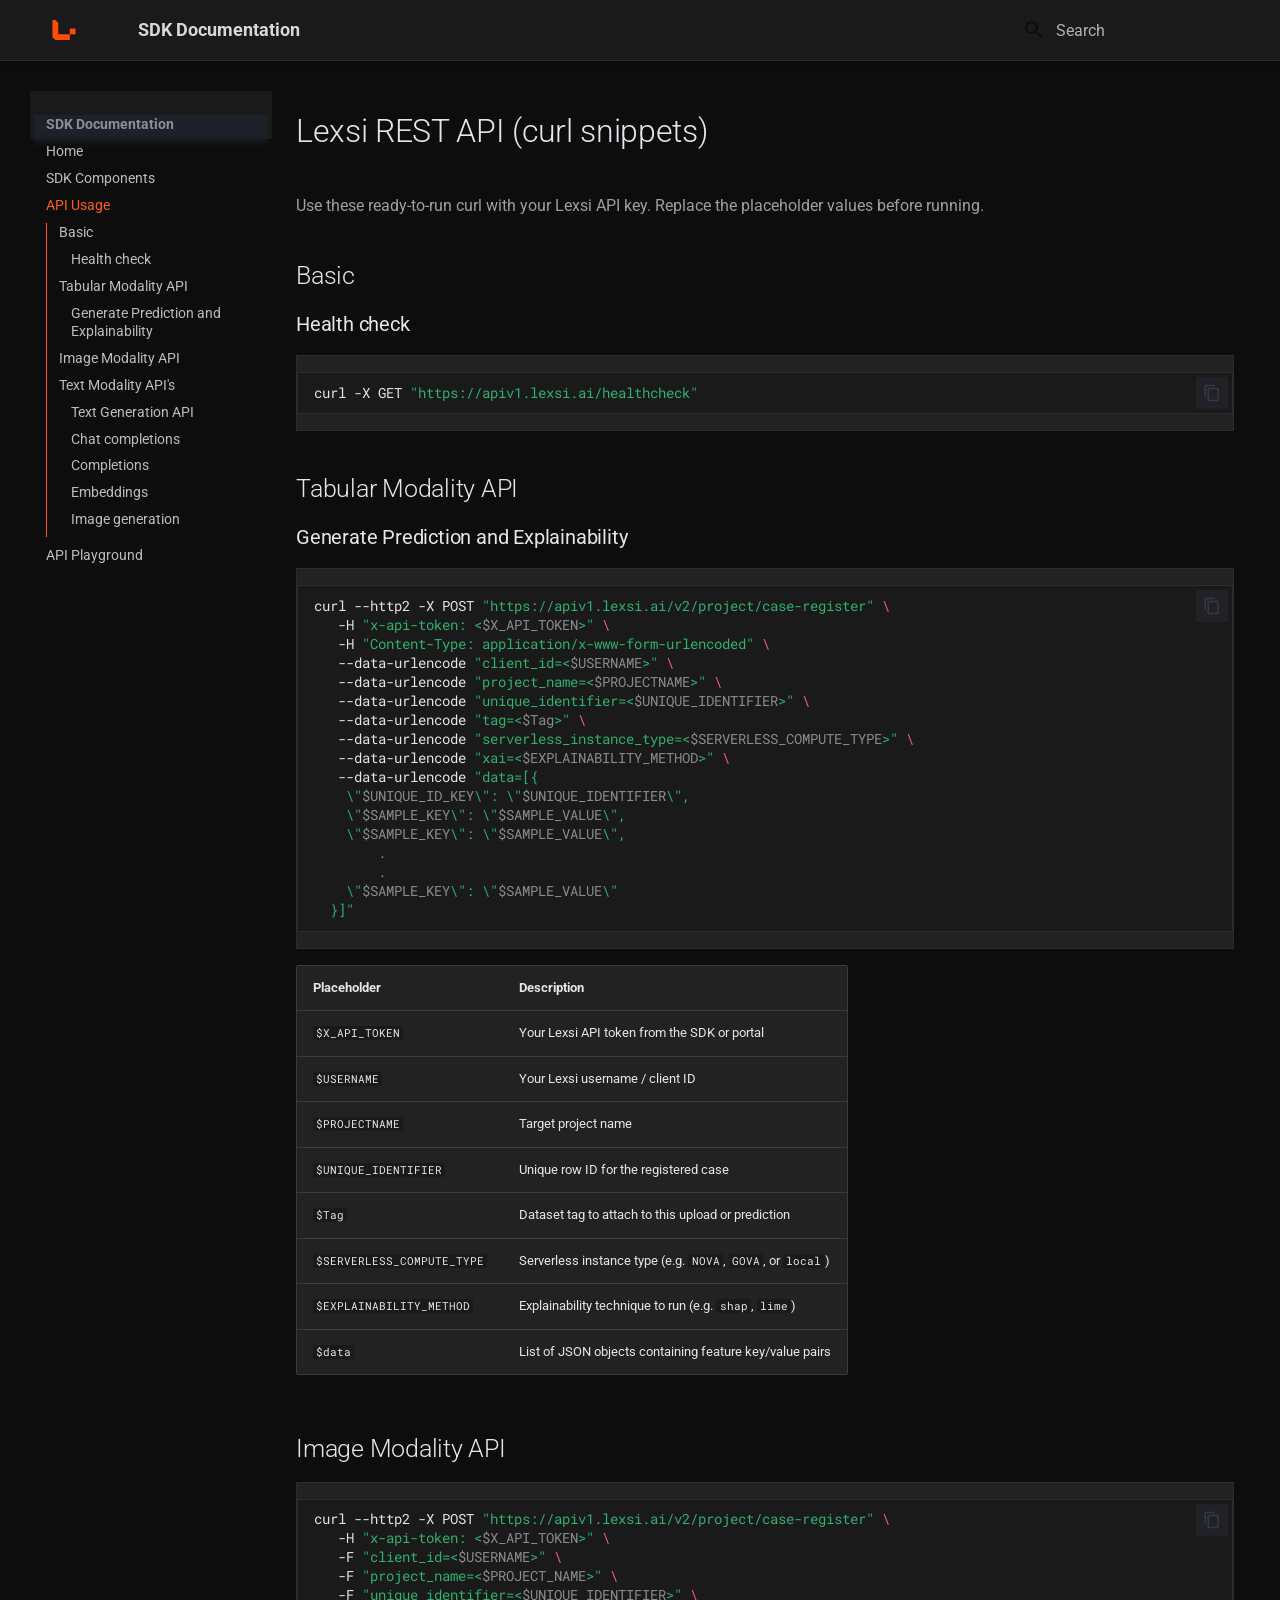
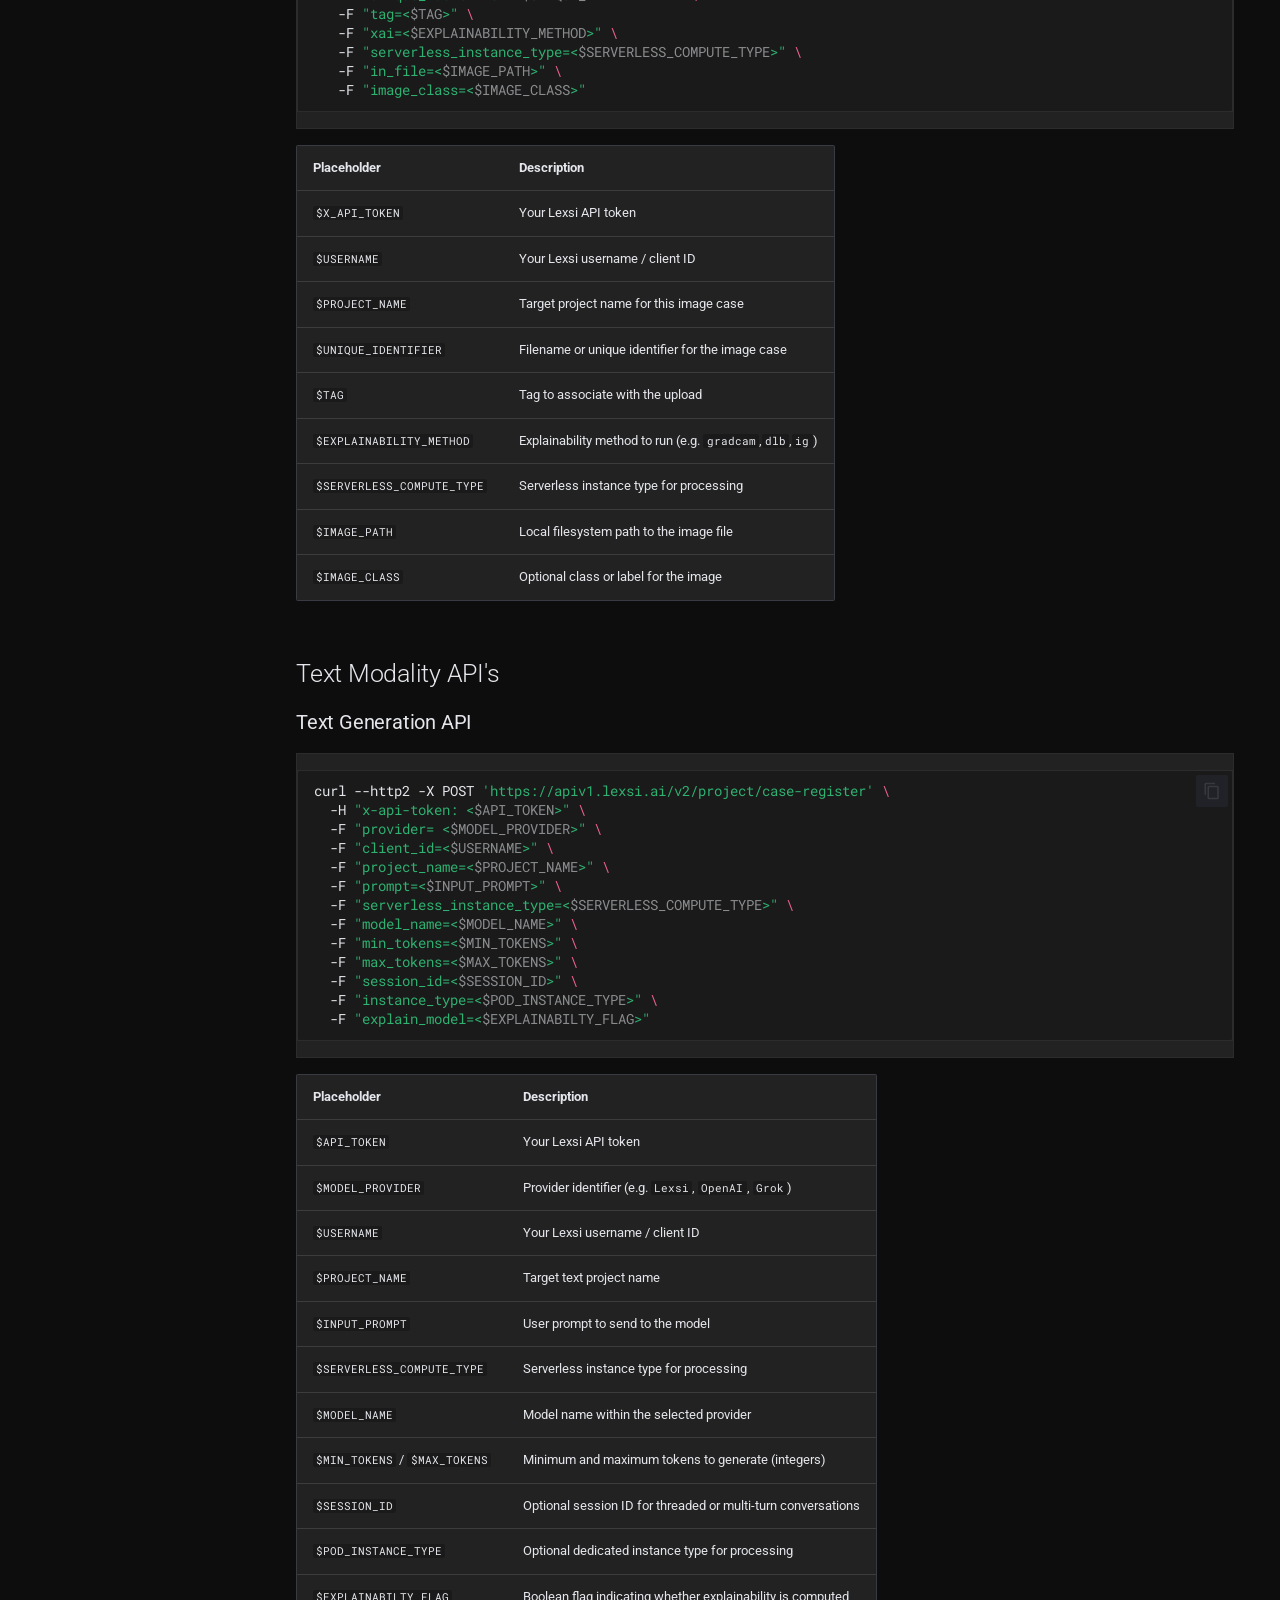
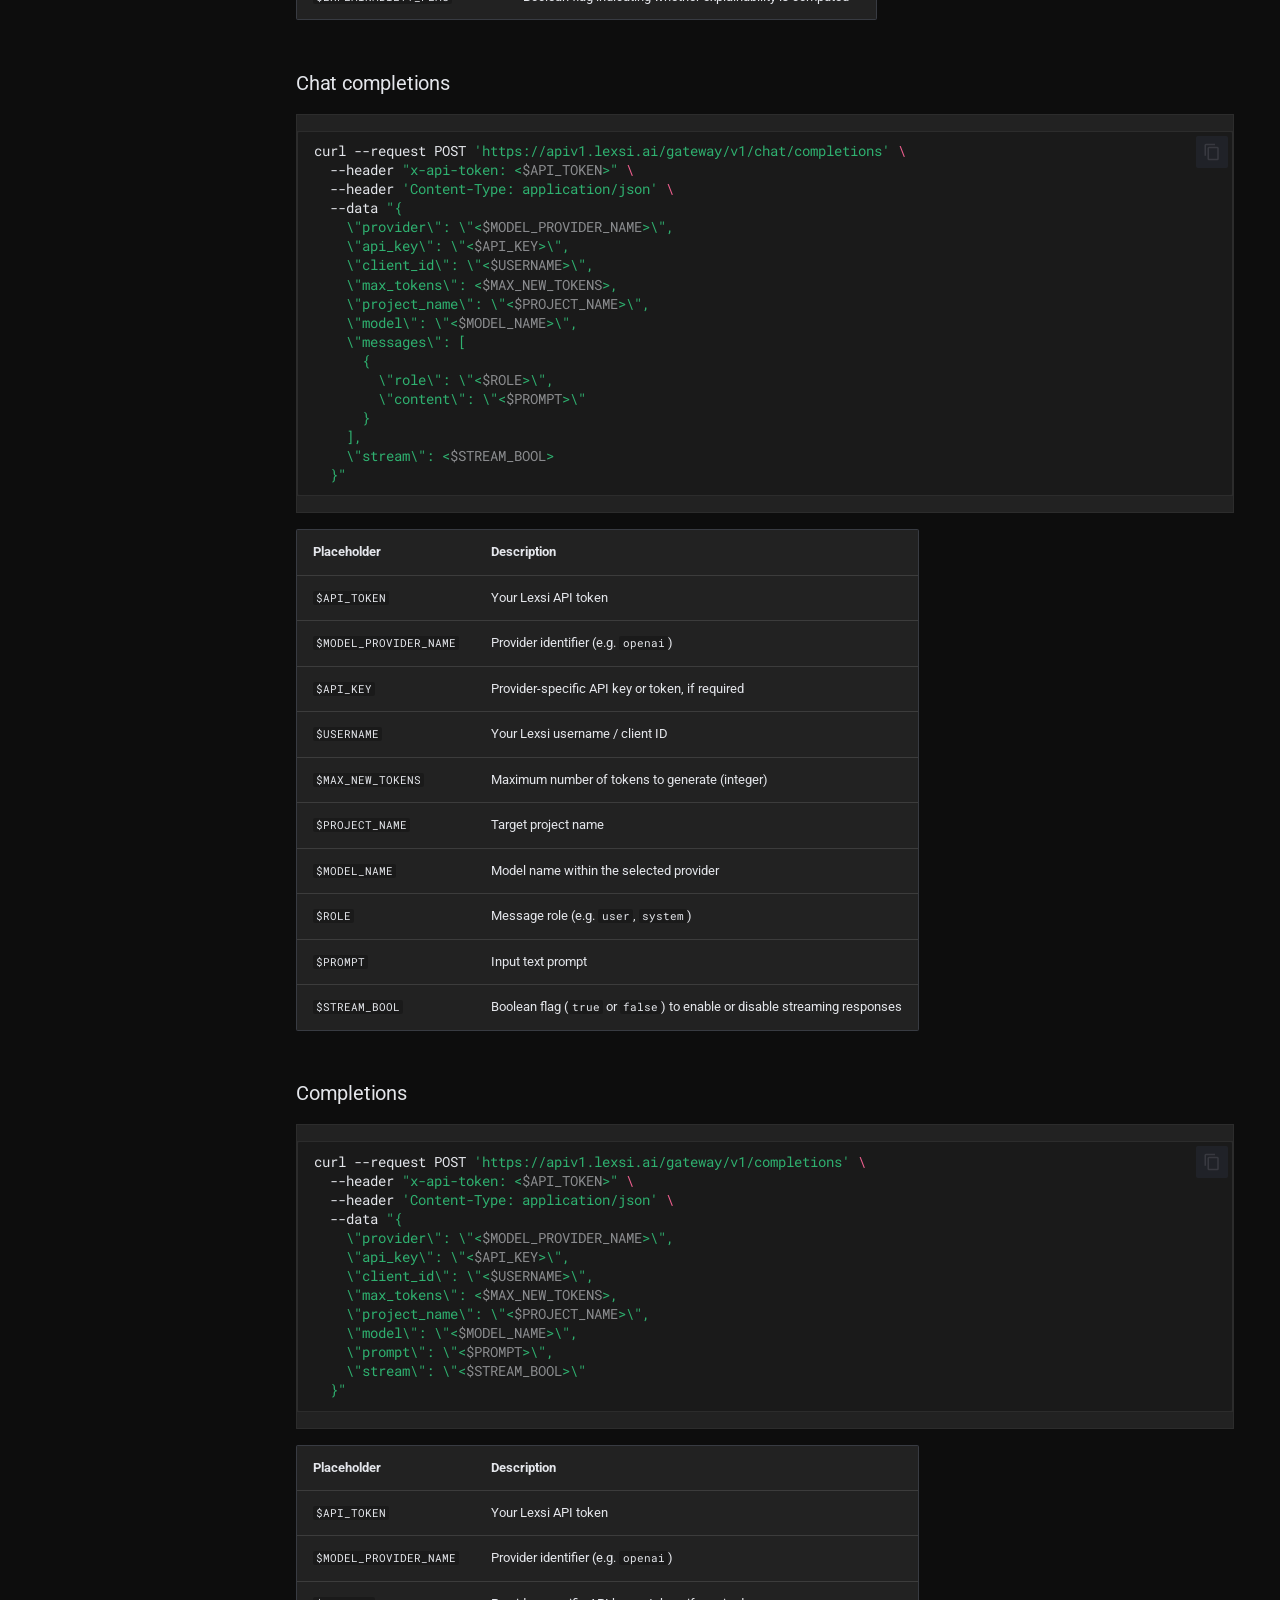
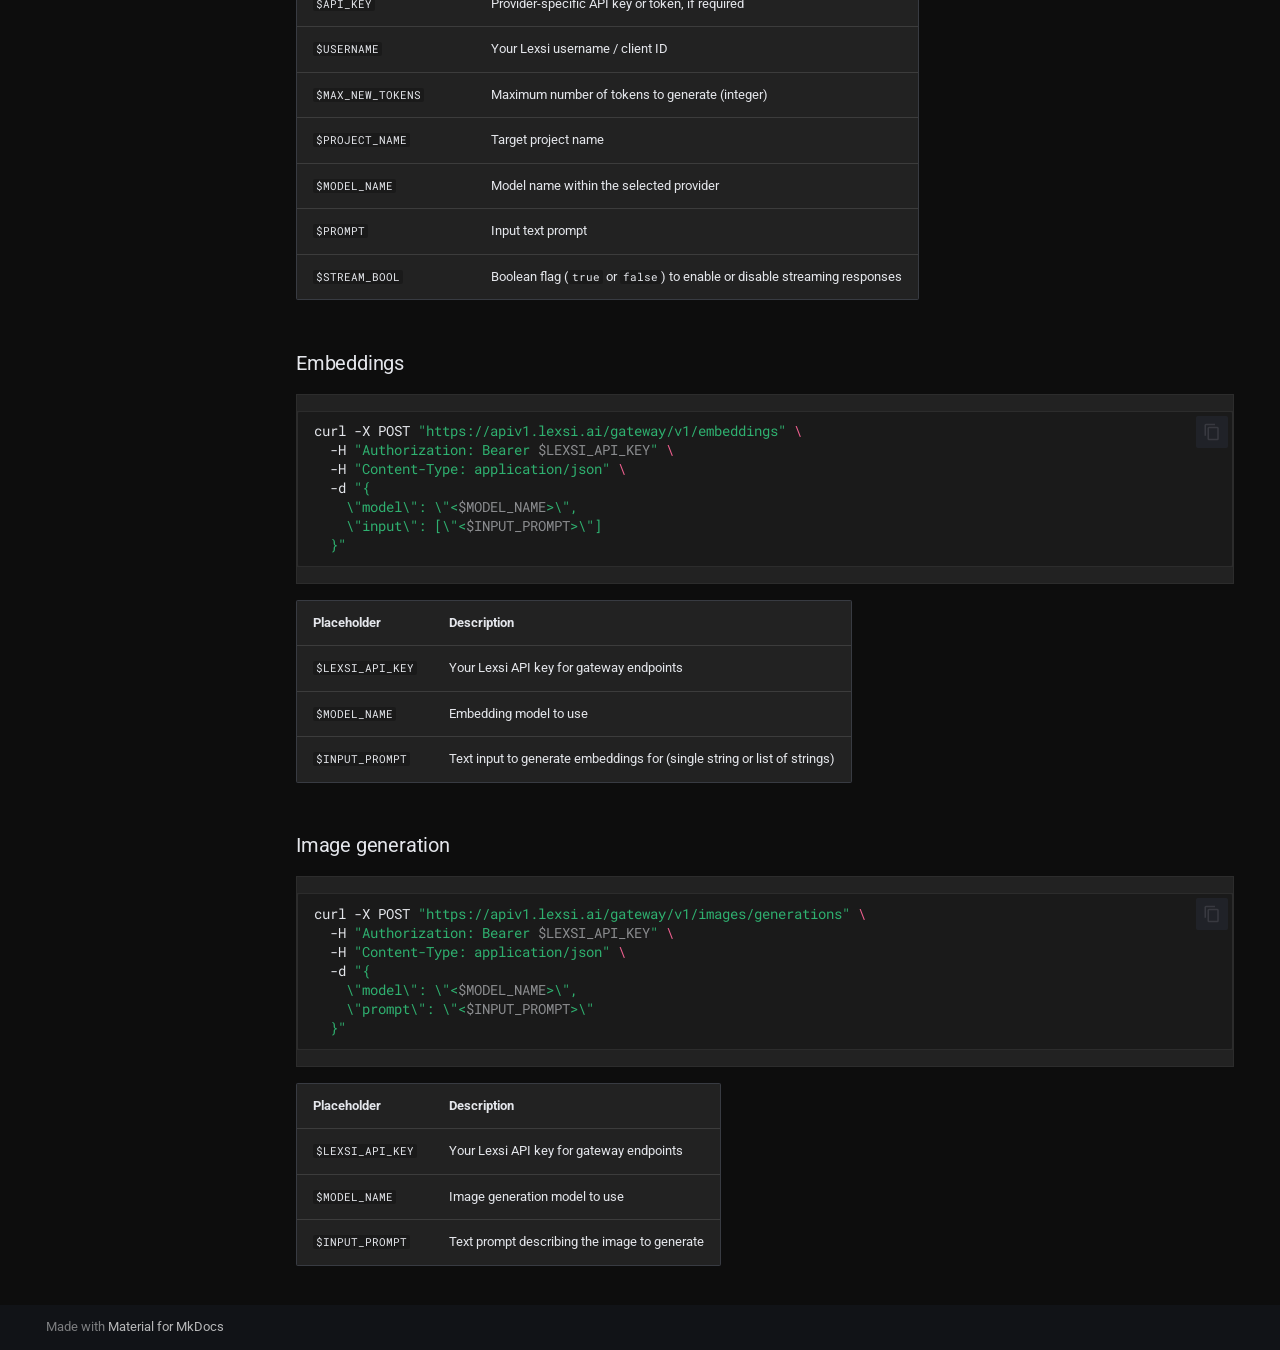
==== commit 3aaa8728: "deploy: a43c499a9440a7cc097a8c36058b52291f7d163c" ====
--- a/api/index.html
+++ b/api/index.html
@@ -366,15 +366,15 @@
 </li>
       
         <li class="md-nav__item">
-  <a href="#tabular-modality-apis" class="md-nav__link">
-    <span class="md-ellipsis">
-      
-        Tabular Modality API's
-      
-    </span>
-  </a>
-  
-    <nav class="md-nav" aria-label="Tabular Modality API&#39;s">
+  <a href="#tabular-modality-api" class="md-nav__link">
+    <span class="md-ellipsis">
+      
+        Tabular Modality API
+      
+    </span>
+  </a>
+  
+    <nav class="md-nav" aria-label="Tabular Modality API">
       <ul class="md-nav__list">
         
           <li class="md-nav__item">
@@ -397,7 +397,7 @@
   <a href="#image-modality-api" class="md-nav__link">
     <span class="md-ellipsis">
       
-        IMAGE modality API
+        Image Modality API
       
     </span>
   </a>
@@ -534,17 +534,8 @@
 <h3 id="health-check">Health check<a class="headerlink" href="#health-check" title="Permanent link">&para;</a></h3>
 <div class="highlight"><pre><span></span><code>curl<span class="w"> </span>-X<span class="w"> </span>GET<span class="w"> </span><span class="s2">&quot;https://apiv1.lexsi.ai/healthcheck&quot;</span>
 </code></pre></div>
-<h2 id="tabular-modality-apis">Tabular Modality API's<a class="headerlink" href="#tabular-modality-apis" title="Permanent link">&para;</a></h2>
+<h2 id="tabular-modality-api">Tabular Modality API<a class="headerlink" href="#tabular-modality-api" title="Permanent link">&para;</a></h2>
 <h3 id="generate-prediction-and-explainability">Generate Prediction and Explainability<a class="headerlink" href="#generate-prediction-and-explainability" title="Permanent link">&para;</a></h3>
-<p>Placeholders:
-- <code>$X_API_TOKEN</code>: Your Lexsi API token from the SDK/portal.
-- <code>$USERNAME</code>: Your Lexsi username/client ID.
-- <code>$PROJECTNAME</code>: Target project name.
-- <code>$UNIQUE_IDENTIFIER</code>: Unique row ID for the registered case.
-- <code>$Tag</code>: Dataset tag you want to attach to this upload / Prediction.
-- <code>$SERVERLESS_COMPUTE_TYPE</code>: Serverless instance type for processing (e.g., <code>NOVA</code>, <code>GOVA</code>, or <code>local</code>).
-- <code>$EXPLAINABILITY_METHOD</code>: Explainability technique to run (e.g., <code>shap</code>, <code>lime</code>).
-- <code>$data</code>: List of JSON objects containing feature key/value pairs.</p>
 <div class="highlight"><pre><span></span><code>curl<span class="w"> </span>--http2<span class="w"> </span>-X<span class="w"> </span>POST<span class="w"> </span><span class="s2">&quot;https://apiv1.lexsi.ai/v2/project/case-register&quot;</span><span class="w"> </span><span class="se">\</span>
 <span class="w">   </span>-H<span class="w"> </span><span class="s2">&quot;x-api-token: &lt;</span><span class="nv">$X_API_TOKEN</span><span class="s2">&gt;&quot;</span><span class="w"> </span><span class="se">\</span>
 <span class="w">   </span>-H<span class="w"> </span><span class="s2">&quot;Content-Type: application/x-www-form-urlencoded&quot;</span><span class="w"> </span><span class="se">\</span>
@@ -563,17 +554,49 @@
 <span class="s2">    \&quot;</span><span class="nv">$SAMPLE_KEY</span><span class="s2">\&quot;: \&quot;</span><span class="nv">$SAMPLE_VALUE</span><span class="s2">\&quot;</span>
 <span class="s2">  }]&quot;</span>
 </code></pre></div>
-<h2 id="image-modality-api">IMAGE modality API<a class="headerlink" href="#image-modality-api" title="Permanent link">&para;</a></h2>
-<p>Placeholders:
-- <code>$X_API_TOKEN</code>: Your Lexsi API token.
-- <code>$USERNAME</code>: Your Lexsi username/client ID.
-- <code>$PROJECT_NAME</code>: Target project name for this image case.
-- <code>$UNIQUE_IDENTIFIER</code>: Filename or unique ID for the image case.
-- <code>$TAG</code>: Tag to associate with the upload.
-- <code>$EXPLAINABILITY_METHOD</code>: Explainability method to run (e.g., <code>gradcam</code>).
-- <code>$SERVERLESS_COMPUTE_TYPE</code>: Serverless instance type for processing.
-- <code>$IMAGE_PATH</code>: Local path to the image file to upload.
-- <code>$IMAGE_CLASS</code>: Optional class/label for the image.</p>
+<table>
+<thead>
+<tr>
+<th>Placeholder</th>
+<th>Description</th>
+</tr>
+</thead>
+<tbody>
+<tr>
+<td><code>$X_API_TOKEN</code></td>
+<td>Your Lexsi API token from the SDK or portal</td>
+</tr>
+<tr>
+<td><code>$USERNAME</code></td>
+<td>Your Lexsi username / client ID</td>
+</tr>
+<tr>
+<td><code>$PROJECTNAME</code></td>
+<td>Target project name</td>
+</tr>
+<tr>
+<td><code>$UNIQUE_IDENTIFIER</code></td>
+<td>Unique row ID for the registered case</td>
+</tr>
+<tr>
+<td><code>$Tag</code></td>
+<td>Dataset tag to attach to this upload or prediction</td>
+</tr>
+<tr>
+<td><code>$SERVERLESS_COMPUTE_TYPE</code></td>
+<td>Serverless instance type (e.g. <code>NOVA</code>, <code>GOVA</code>, or <code>local</code>)</td>
+</tr>
+<tr>
+<td><code>$EXPLAINABILITY_METHOD</code></td>
+<td>Explainability technique to run (e.g. <code>shap</code>, <code>lime</code>)</td>
+</tr>
+<tr>
+<td><code>$data</code></td>
+<td>List of JSON objects containing feature key/value pairs</td>
+</tr>
+</tbody>
+</table>
+<h2 id="image-modality-api">Image Modality API<a class="headerlink" href="#image-modality-api" title="Permanent link">&para;</a></h2>
 <div class="highlight"><pre><span></span><code>curl<span class="w"> </span>--http2<span class="w"> </span>-X<span class="w"> </span>POST<span class="w"> </span><span class="s2">&quot;https://apiv1.lexsi.ai/v2/project/case-register&quot;</span><span class="w"> </span><span class="se">\</span>
 <span class="w">   </span>-H<span class="w"> </span><span class="s2">&quot;x-api-token: &lt;</span><span class="nv">$X_API_TOKEN</span><span class="s2">&gt;&quot;</span><span class="w"> </span><span class="se">\</span>
 <span class="w">   </span>-F<span class="w"> </span><span class="s2">&quot;client_id=&lt;</span><span class="nv">$USERNAME</span><span class="s2">&gt;&quot;</span><span class="w"> </span><span class="se">\</span>
@@ -585,20 +608,54 @@
 <span class="w">   </span>-F<span class="w"> </span><span class="s2">&quot;in_file=&lt;</span><span class="nv">$IMAGE_PATH</span><span class="s2">&gt;&quot;</span><span class="w"> </span><span class="se">\</span>
 <span class="w">   </span>-F<span class="w"> </span><span class="s2">&quot;image_class=&lt;</span><span class="nv">$IMAGE_CLASS</span><span class="s2">&gt;&quot;</span>
 </code></pre></div>
+<table>
+<thead>
+<tr>
+<th>Placeholder</th>
+<th>Description</th>
+</tr>
+</thead>
+<tbody>
+<tr>
+<td><code>$X_API_TOKEN</code></td>
+<td>Your Lexsi API token</td>
+</tr>
+<tr>
+<td><code>$USERNAME</code></td>
+<td>Your Lexsi username / client ID</td>
+</tr>
+<tr>
+<td><code>$PROJECT_NAME</code></td>
+<td>Target project name for this image case</td>
+</tr>
+<tr>
+<td><code>$UNIQUE_IDENTIFIER</code></td>
+<td>Filename or unique identifier for the image case</td>
+</tr>
+<tr>
+<td><code>$TAG</code></td>
+<td>Tag to associate with the upload</td>
+</tr>
+<tr>
+<td><code>$EXPLAINABILITY_METHOD</code></td>
+<td>Explainability method to run (e.g.  <code>gradcam</code>,<code>dlb</code>,<code>ig</code>)</td>
+</tr>
+<tr>
+<td><code>$SERVERLESS_COMPUTE_TYPE</code></td>
+<td>Serverless instance type for processing</td>
+</tr>
+<tr>
+<td><code>$IMAGE_PATH</code></td>
+<td>Local filesystem path to the image file</td>
+</tr>
+<tr>
+<td><code>$IMAGE_CLASS</code></td>
+<td>Optional class or label for the image</td>
+</tr>
+</tbody>
+</table>
 <h2 id="text-modality-apis">Text Modality API's<a class="headerlink" href="#text-modality-apis" title="Permanent link">&para;</a></h2>
 <h3 id="text-generation-api">Text Generation API<a class="headerlink" href="#text-generation-api" title="Permanent link">&para;</a></h3>
-<p>Placeholders:
-- <code>$API_TOKEN</code>: Your Lexsi API token.
-- <code>$MODEL_PROVIDER</code>: Provider identifier (e.g., <code>Lexsi</code>, <code>OpenAI</code>, <code>Grok</code>).
-- <code>$USERNAME</code>: Your Lexsi username/client ID.
-- <code>$PROJECT_NAME</code>: Target text project name.
-- <code>$INPUT_PROMPT</code>: User prompt to send to the model.
-- <code>$SERVERLESS_COMPUTE_TYPE</code>: Serverless instance type for processing.
-- <code>$MODEL_NAME</code>: Model name within the provider.
-- <code>$MIN_TOKENS</code> / <code>$MAX_TOKENS</code>: Minimum/maximum tokens to generate (integers).
-- <code>$SESSION_ID</code>: Optional session ID for threaded conversations.
-- <code>$POD_INSTANCE_TYPE</code>: Optional dedicated instance type for processing.
-- <code>$EXPLAINABILTY_FLAG</code>: Boolean flag indicating whether to compute explainability.</p>
 <div class="highlight"><pre><span></span><code>curl<span class="w"> </span>--http2<span class="w"> </span>-X<span class="w"> </span>POST<span class="w"> </span><span class="s1">&#39;https://apiv1.lexsi.ai/v2/project/case-register&#39;</span><span class="w"> </span><span class="se">\</span>
 <span class="w">  </span>-H<span class="w"> </span><span class="s2">&quot;x-api-token: &lt;</span><span class="nv">$API_TOKEN</span><span class="s2">&gt;&quot;</span><span class="w"> </span><span class="se">\</span>
 <span class="w">  </span>-F<span class="w"> </span><span class="s2">&quot;provider= &lt;</span><span class="nv">$MODEL_PROVIDER</span><span class="s2">&gt;&quot;</span><span class="w"> </span><span class="se">\</span>
@@ -613,18 +670,61 @@
 <span class="w">  </span>-F<span class="w"> </span><span class="s2">&quot;instance_type=&lt;</span><span class="nv">$POD_INSTANCE_TYPE</span><span class="s2">&gt;&quot;</span><span class="w"> </span><span class="se">\</span>
 <span class="w">  </span>-F<span class="w"> </span><span class="s2">&quot;explain_model=&lt;</span><span class="nv">$EXPLAINABILTY_FLAG</span><span class="s2">&gt;&quot;</span>
 </code></pre></div>
+<table>
+<thead>
+<tr>
+<th>Placeholder</th>
+<th>Description</th>
+</tr>
+</thead>
+<tbody>
+<tr>
+<td><code>$API_TOKEN</code></td>
+<td>Your Lexsi API token</td>
+</tr>
+<tr>
+<td><code>$MODEL_PROVIDER</code></td>
+<td>Provider identifier (e.g. <code>Lexsi</code>, <code>OpenAI</code>, <code>Grok</code>)</td>
+</tr>
+<tr>
+<td><code>$USERNAME</code></td>
+<td>Your Lexsi username / client ID</td>
+</tr>
+<tr>
+<td><code>$PROJECT_NAME</code></td>
+<td>Target text project name</td>
+</tr>
+<tr>
+<td><code>$INPUT_PROMPT</code></td>
+<td>User prompt to send to the model</td>
+</tr>
+<tr>
+<td><code>$SERVERLESS_COMPUTE_TYPE</code></td>
+<td>Serverless instance type for processing</td>
+</tr>
+<tr>
+<td><code>$MODEL_NAME</code></td>
+<td>Model name within the selected provider</td>
+</tr>
+<tr>
+<td><code>$MIN_TOKENS</code> / <code>$MAX_TOKENS</code></td>
+<td>Minimum and maximum tokens to generate (integers)</td>
+</tr>
+<tr>
+<td><code>$SESSION_ID</code></td>
+<td>Optional session ID for threaded or multi-turn conversations</td>
+</tr>
+<tr>
+<td><code>$POD_INSTANCE_TYPE</code></td>
+<td>Optional dedicated instance type for processing</td>
+</tr>
+<tr>
+<td><code>$EXPLAINABILTY_FLAG</code></td>
+<td>Boolean flag indicating whether explainability is computed</td>
+</tr>
+</tbody>
+</table>
 <h3 id="chat-completions">Chat completions<a class="headerlink" href="#chat-completions" title="Permanent link">&para;</a></h3>
-<p>Placeholders:
-- <code>$API_TOKEN</code>: Your Lexsi API token.
-- <code>$MODEL_PROVIDER_NAME</code>: Provider identifier (e.g., <code>openai</code>).
-- <code>$API_KEY</code>: Provider-specific API key or token if required.
-- <code>$USERNAME</code>: Your Lexsi username/client ID.
-- <code>$MAX_NEW_TOKENS</code>: Maximum tokens to generate (integer).
-- <code>$PROJECT_NAME</code>: Target project name.
-- <code>$MODEL_NAME</code>: Model name within the provider.
-- <code>$ROLE</code>: Message role (e.g., <code>user</code>, <code>system</code>).
-- <code>$PROMPT</code>: The input text prompt.
-- <code>$STREAM_BOOL</code>: <code>true</code> or <code>false</code> to control streaming responses.</p>
 <div class="highlight"><pre><span></span><code>curl<span class="w"> </span>--request<span class="w"> </span>POST<span class="w"> </span><span class="s1">&#39;https://apiv1.lexsi.ai/gateway/v1/chat/completions&#39;</span><span class="w"> </span><span class="se">\</span>
 <span class="w">  </span>--header<span class="w"> </span><span class="s2">&quot;x-api-token: &lt;</span><span class="nv">$API_TOKEN</span><span class="s2">&gt;&quot;</span><span class="w"> </span><span class="se">\</span>
 <span class="w">  </span>--header<span class="w"> </span><span class="s1">&#39;Content-Type: application/json&#39;</span><span class="w"> </span><span class="se">\</span>
@@ -644,17 +744,57 @@
 <span class="s2">    \&quot;stream\&quot;: &lt;</span><span class="nv">$STREAM_BOOL</span><span class="s2">&gt;</span>
 <span class="s2">  }&quot;</span>
 </code></pre></div>
+<table>
+<thead>
+<tr>
+<th>Placeholder</th>
+<th>Description</th>
+</tr>
+</thead>
+<tbody>
+<tr>
+<td><code>$API_TOKEN</code></td>
+<td>Your Lexsi API token</td>
+</tr>
+<tr>
+<td><code>$MODEL_PROVIDER_NAME</code></td>
+<td>Provider identifier (e.g. <code>openai</code>)</td>
+</tr>
+<tr>
+<td><code>$API_KEY</code></td>
+<td>Provider-specific API key or token, if required</td>
+</tr>
+<tr>
+<td><code>$USERNAME</code></td>
+<td>Your Lexsi username / client ID</td>
+</tr>
+<tr>
+<td><code>$MAX_NEW_TOKENS</code></td>
+<td>Maximum number of tokens to generate (integer)</td>
+</tr>
+<tr>
+<td><code>$PROJECT_NAME</code></td>
+<td>Target project name</td>
+</tr>
+<tr>
+<td><code>$MODEL_NAME</code></td>
+<td>Model name within the selected provider</td>
+</tr>
+<tr>
+<td><code>$ROLE</code></td>
+<td>Message role (e.g. <code>user</code>, <code>system</code>)</td>
+</tr>
+<tr>
+<td><code>$PROMPT</code></td>
+<td>Input text prompt</td>
+</tr>
+<tr>
+<td><code>$STREAM_BOOL</code></td>
+<td>Boolean flag (<code>true</code> or <code>false</code>) to enable or disable streaming responses</td>
+</tr>
+</tbody>
+</table>
 <h3 id="completions">Completions<a class="headerlink" href="#completions" title="Permanent link">&para;</a></h3>
-<p>Placeholders:
-- <code>$API_TOKEN</code>: Your Lexsi API token.
-- <code>$MODEL_PROVIDER_NAME</code>: Provider identifier (e.g., <code>openai</code>).
-- <code>$API_KEY</code>: Provider-specific API key or token if required.
-- <code>$USERNAME</code>: Your Lexsi username/client ID.
-- <code>$MAX_NEW_TOKENS</code>: Maximum tokens to generate (integer).
-- <code>$PROJECT_NAME</code>: Target project name.
-- <code>$MODEL_NAME</code>: Model name within the provider.
-- <code>$PROMPT</code>: The input text prompt.
-- <code>$STREAM_BOOL</code>: <code>true</code> or <code>false</code> to control streaming responses.</p>
 <div class="highlight"><pre><span></span><code>curl<span class="w"> </span>--request<span class="w"> </span>POST<span class="w"> </span><span class="s1">&#39;https://apiv1.lexsi.ai/gateway/v1/completions&#39;</span><span class="w"> </span><span class="se">\</span>
 <span class="w">  </span>--header<span class="w"> </span><span class="s2">&quot;x-api-token: &lt;</span><span class="nv">$API_TOKEN</span><span class="s2">&gt;&quot;</span><span class="w"> </span><span class="se">\</span>
 <span class="w">  </span>--header<span class="w"> </span><span class="s1">&#39;Content-Type: application/json&#39;</span><span class="w"> </span><span class="se">\</span>
@@ -666,14 +806,56 @@
 <span class="s2">    \&quot;project_name\&quot;: \&quot;&lt;</span><span class="nv">$PROJECT_NAME</span><span class="s2">&gt;\&quot;,</span>
 <span class="s2">    \&quot;model\&quot;: \&quot;&lt;</span><span class="nv">$MODEL_NAME</span><span class="s2">&gt;\&quot;,</span>
 <span class="s2">    \&quot;prompt\&quot;: \&quot;&lt;</span><span class="nv">$PROMPT</span><span class="s2">&gt;\&quot;,</span>
-<span class="s2">    \&quot;stream\&quot;: &lt;</span><span class="nv">$STREAM_BOOL</span><span class="s2">&gt;</span>
+<span class="s2">    \&quot;stream\&quot;: \&quot;&lt;</span><span class="nv">$STREAM_BOOL</span><span class="s2">&gt;\&quot;</span>
 <span class="s2">  }&quot;</span>
 </code></pre></div>
+<table>
+<thead>
+<tr>
+<th>Placeholder</th>
+<th>Description</th>
+</tr>
+</thead>
+<tbody>
+<tr>
+<td><code>$API_TOKEN</code></td>
+<td>Your Lexsi API token</td>
+</tr>
+<tr>
+<td><code>$MODEL_PROVIDER_NAME</code></td>
+<td>Provider identifier (e.g. <code>openai</code>)</td>
+</tr>
+<tr>
+<td><code>$API_KEY</code></td>
+<td>Provider-specific API key or token, if required</td>
+</tr>
+<tr>
+<td><code>$USERNAME</code></td>
+<td>Your Lexsi username / client ID</td>
+</tr>
+<tr>
+<td><code>$MAX_NEW_TOKENS</code></td>
+<td>Maximum number of tokens to generate (integer)</td>
+</tr>
+<tr>
+<td><code>$PROJECT_NAME</code></td>
+<td>Target project name</td>
+</tr>
+<tr>
+<td><code>$MODEL_NAME</code></td>
+<td>Model name within the selected provider</td>
+</tr>
+<tr>
+<td><code>$PROMPT</code></td>
+<td>Input text prompt</td>
+</tr>
+<tr>
+<td><code>$STREAM_BOOL</code></td>
+<td>Boolean flag (<code>true</code> or <code>false</code>) to enable or disable streaming responses</td>
+</tr>
+</tbody>
+</table>
 <h3 id="embeddings">Embeddings<a class="headerlink" href="#embeddings" title="Permanent link">&para;</a></h3>
-<p>Placeholders:
-- <code>$LEXSI_API_KEY</code>: Your Lexsi API key for gateway endpoints.
-- <code>$MODEL_NAME</code>: Embedding model to use.
-- <code>$INPUT_PROMPT</code>: Text to embed (single string or list).</p>
 <div class="highlight"><pre><span></span><code>curl<span class="w"> </span>-X<span class="w"> </span>POST<span class="w"> </span><span class="s2">&quot;https://apiv1.lexsi.ai/gateway/v1/embeddings&quot;</span><span class="w"> </span><span class="se">\</span>
 <span class="w">  </span>-H<span class="w"> </span><span class="s2">&quot;Authorization: Bearer </span><span class="nv">$LEXSI_API_KEY</span><span class="s2">&quot;</span><span class="w"> </span><span class="se">\</span>
 <span class="w">  </span>-H<span class="w"> </span><span class="s2">&quot;Content-Type: application/json&quot;</span><span class="w"> </span><span class="se">\</span>
@@ -682,11 +864,29 @@
 <span class="s2">    \&quot;input\&quot;: [\&quot;&lt;</span><span class="nv">$INPUT_PROMPT</span><span class="s2">&gt;\&quot;]</span>
 <span class="s2">  }&quot;</span>
 </code></pre></div>
+<table>
+<thead>
+<tr>
+<th>Placeholder</th>
+<th>Description</th>
+</tr>
+</thead>
+<tbody>
+<tr>
+<td><code>$LEXSI_API_KEY</code></td>
+<td>Your Lexsi API key for gateway endpoints</td>
+</tr>
+<tr>
+<td><code>$MODEL_NAME</code></td>
+<td>Embedding model to use</td>
+</tr>
+<tr>
+<td><code>$INPUT_PROMPT</code></td>
+<td>Text input to generate embeddings for (single string or list of strings)</td>
+</tr>
+</tbody>
+</table>
 <h3 id="image-generation">Image generation<a class="headerlink" href="#image-generation" title="Permanent link">&para;</a></h3>
-<p>Placeholders:
-- <code>$LEXSI_API_KEY</code>: Your Lexsi API key for gateway endpoints.
-- <code>$MODEL_NAME</code>: Image generation model to use.
-- <code>$INPUT_PROMPT</code>: Text prompt describing the image to generate.</p>
 <div class="highlight"><pre><span></span><code>curl<span class="w"> </span>-X<span class="w"> </span>POST<span class="w"> </span><span class="s2">&quot;https://apiv1.lexsi.ai/gateway/v1/images/generations&quot;</span><span class="w"> </span><span class="se">\</span>
 <span class="w">  </span>-H<span class="w"> </span><span class="s2">&quot;Authorization: Bearer </span><span class="nv">$LEXSI_API_KEY</span><span class="s2">&quot;</span><span class="w"> </span><span class="se">\</span>
 <span class="w">  </span>-H<span class="w"> </span><span class="s2">&quot;Content-Type: application/json&quot;</span><span class="w"> </span><span class="se">\</span>
@@ -695,6 +895,28 @@
 <span class="s2">    \&quot;prompt\&quot;: \&quot;&lt;</span><span class="nv">$INPUT_PROMPT</span><span class="s2">&gt;\&quot;</span>
 <span class="s2">  }&quot;</span>
 </code></pre></div>
+<table>
+<thead>
+<tr>
+<th>Placeholder</th>
+<th>Description</th>
+</tr>
+</thead>
+<tbody>
+<tr>
+<td><code>$LEXSI_API_KEY</code></td>
+<td>Your Lexsi API key for gateway endpoints</td>
+</tr>
+<tr>
+<td><code>$MODEL_NAME</code></td>
+<td>Image generation model to use</td>
+</tr>
+<tr>
+<td><code>$INPUT_PROMPT</code></td>
+<td>Text prompt describing the image to generate</td>
+</tr>
+</tbody>
+</table>
 
 
 
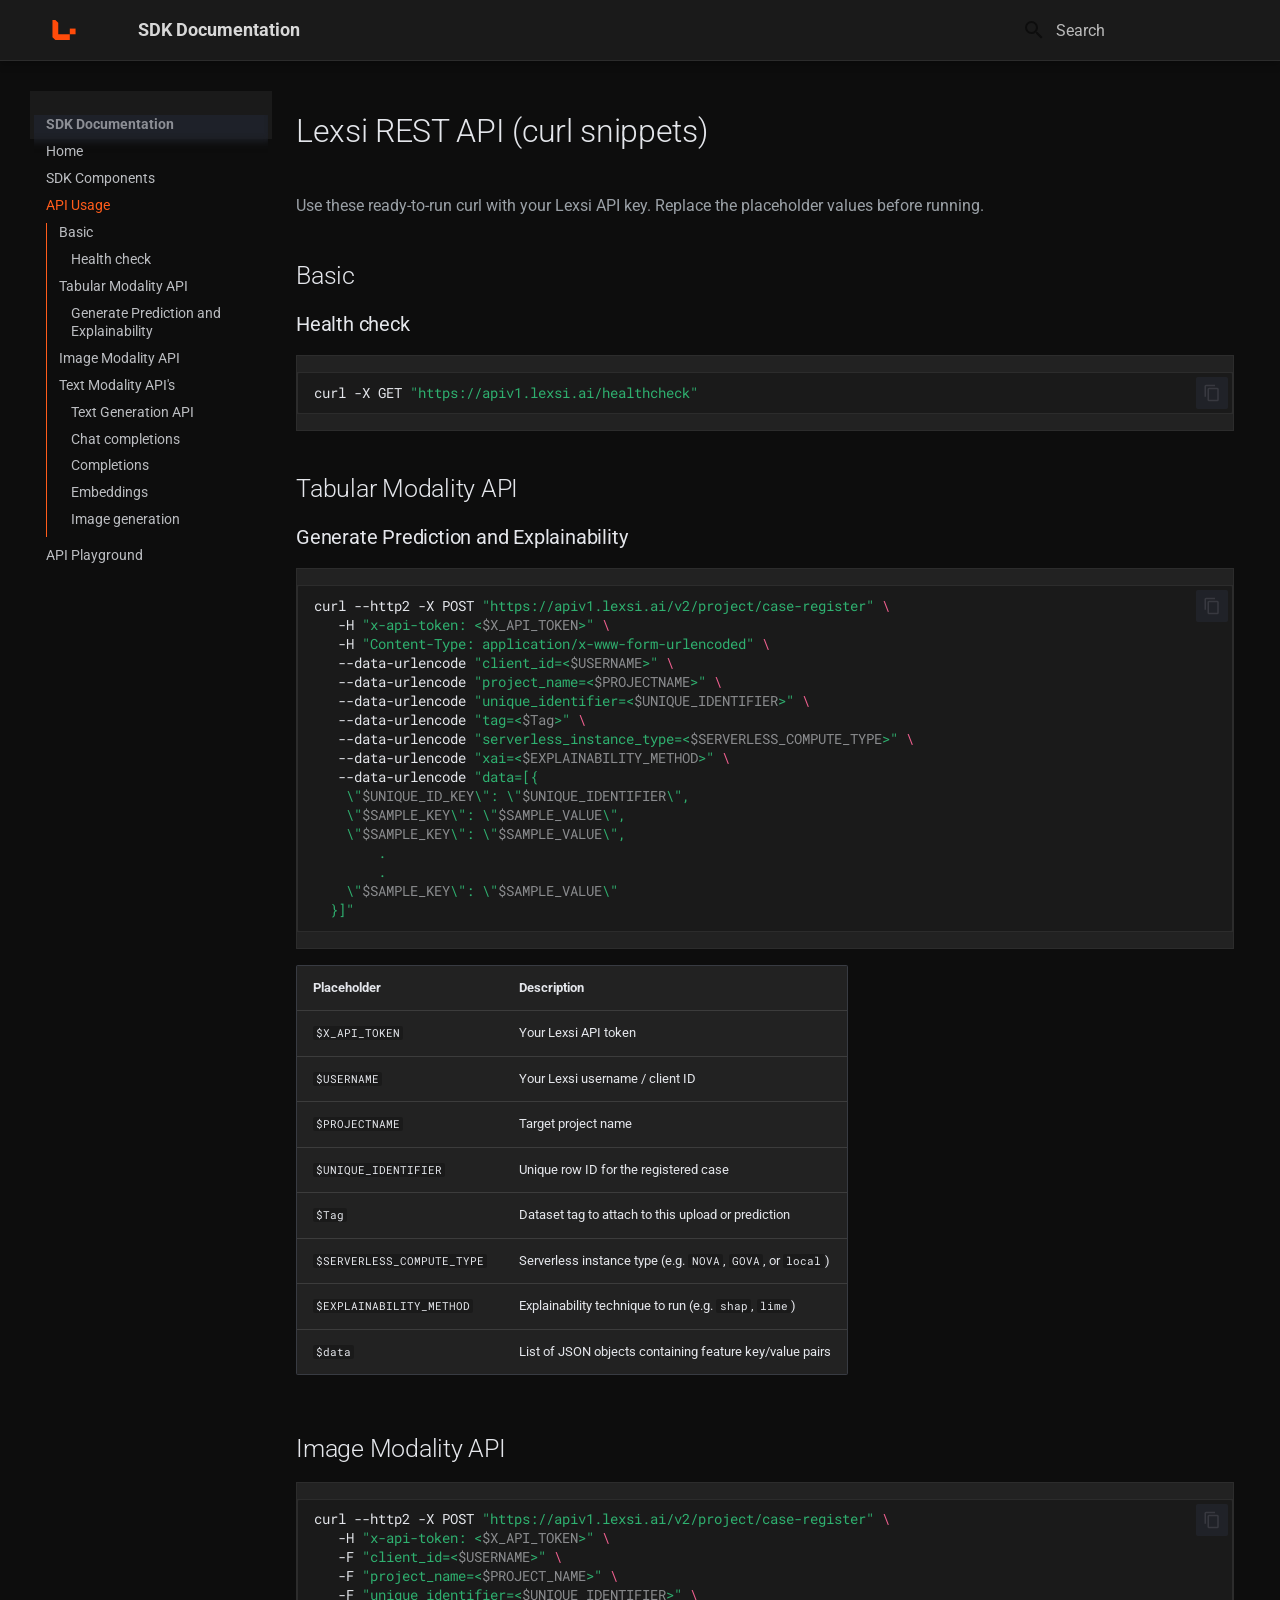
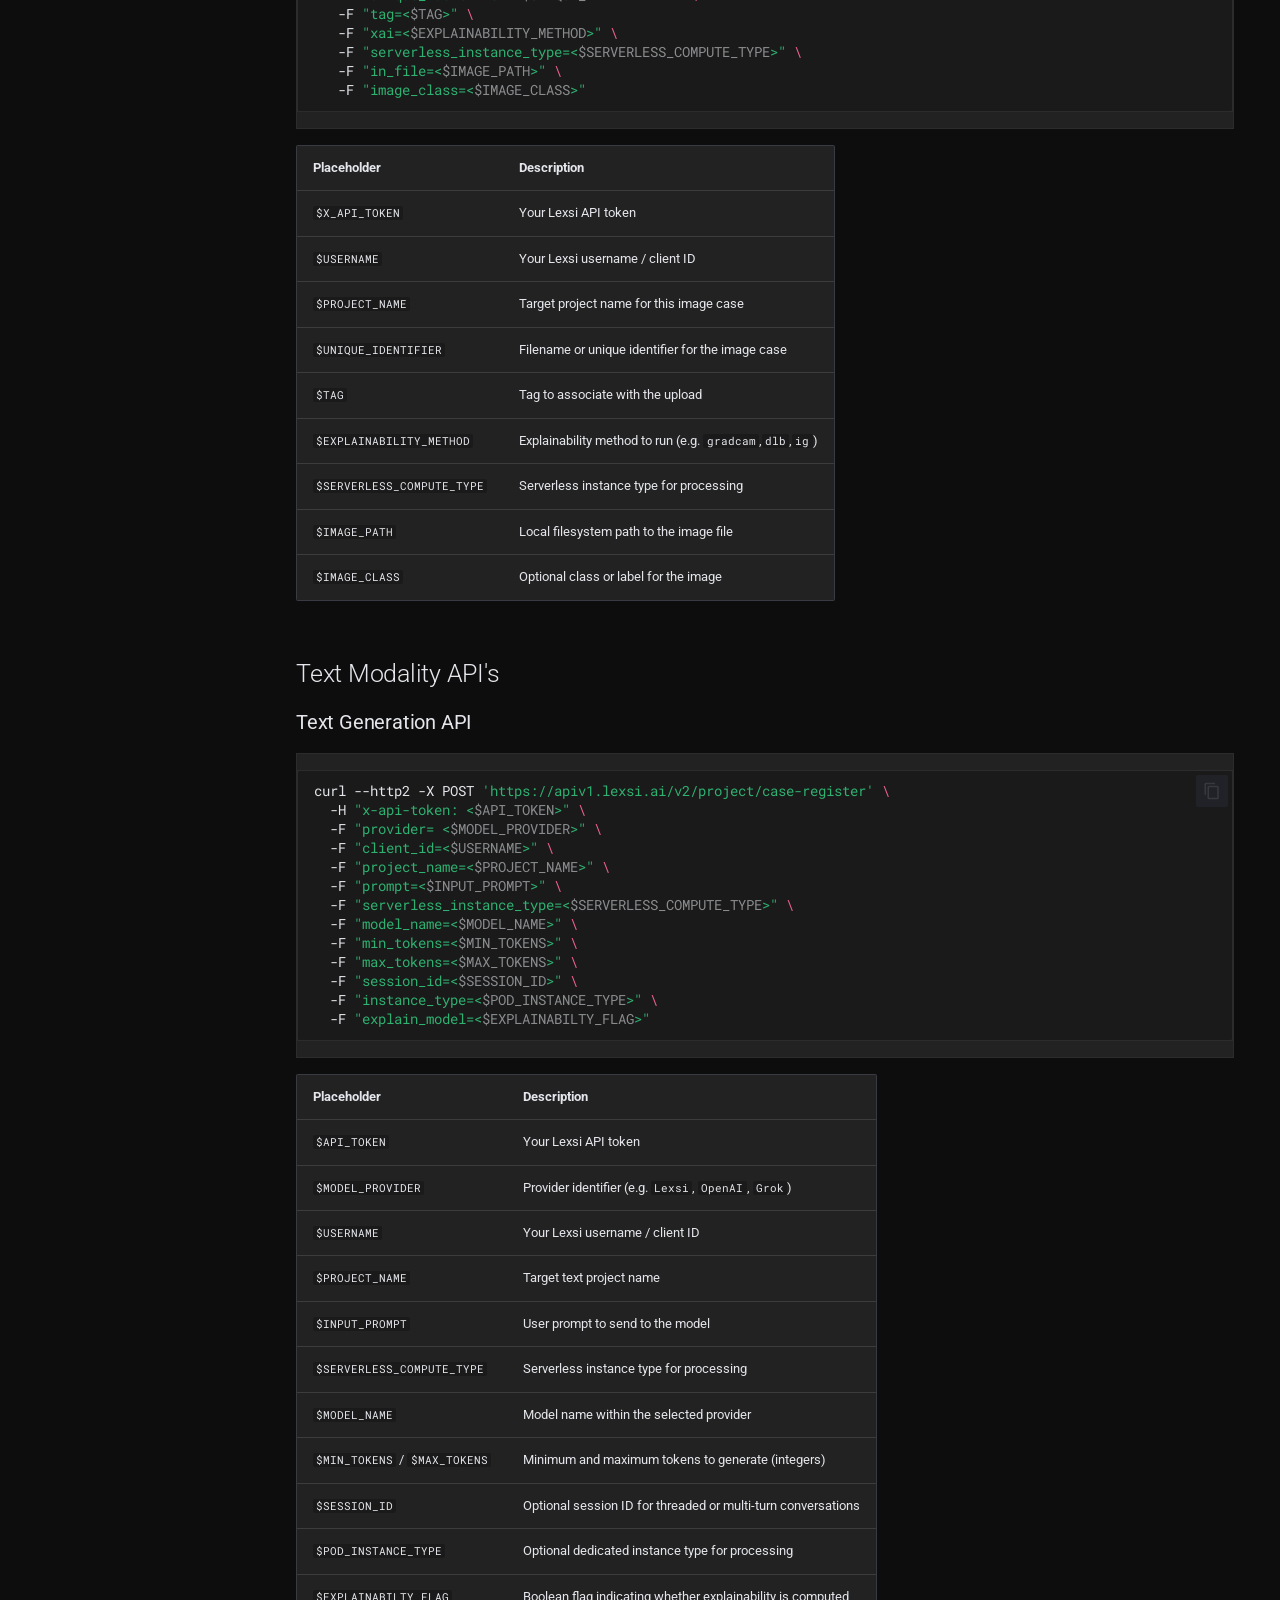
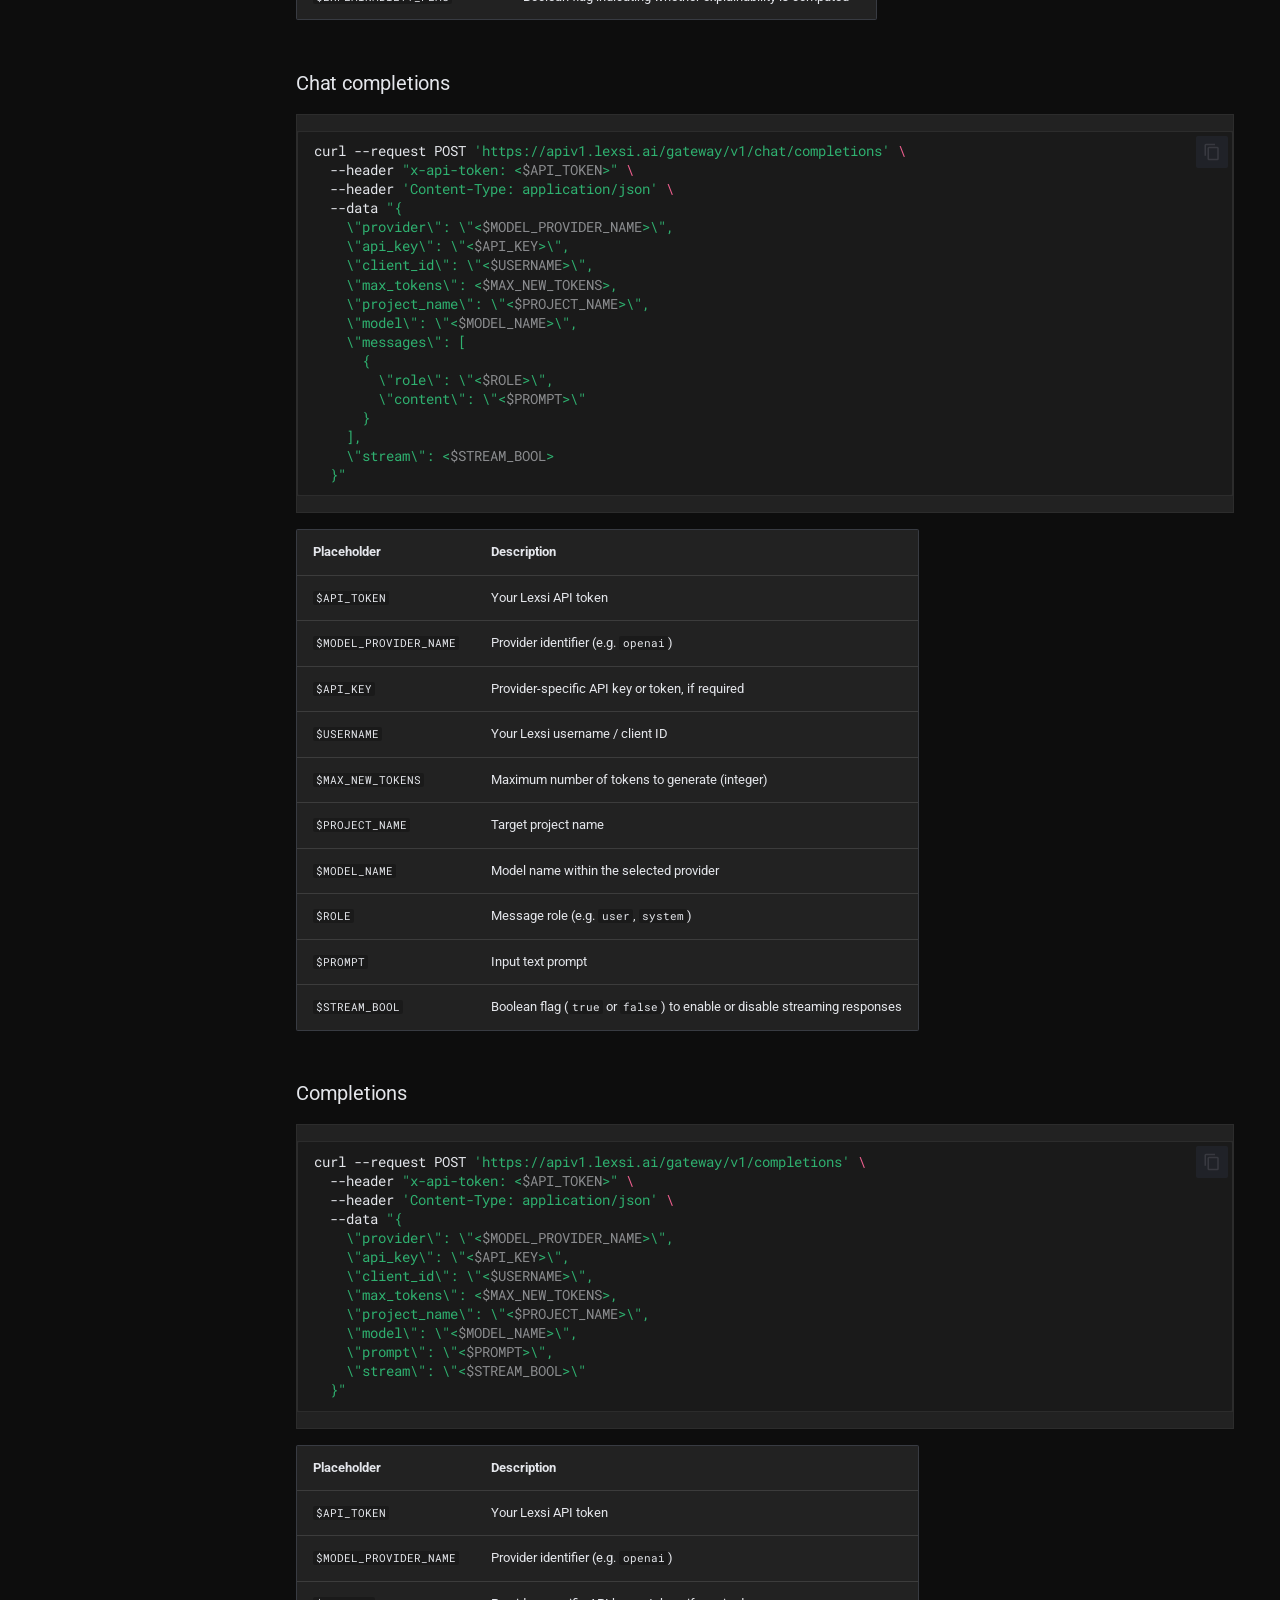
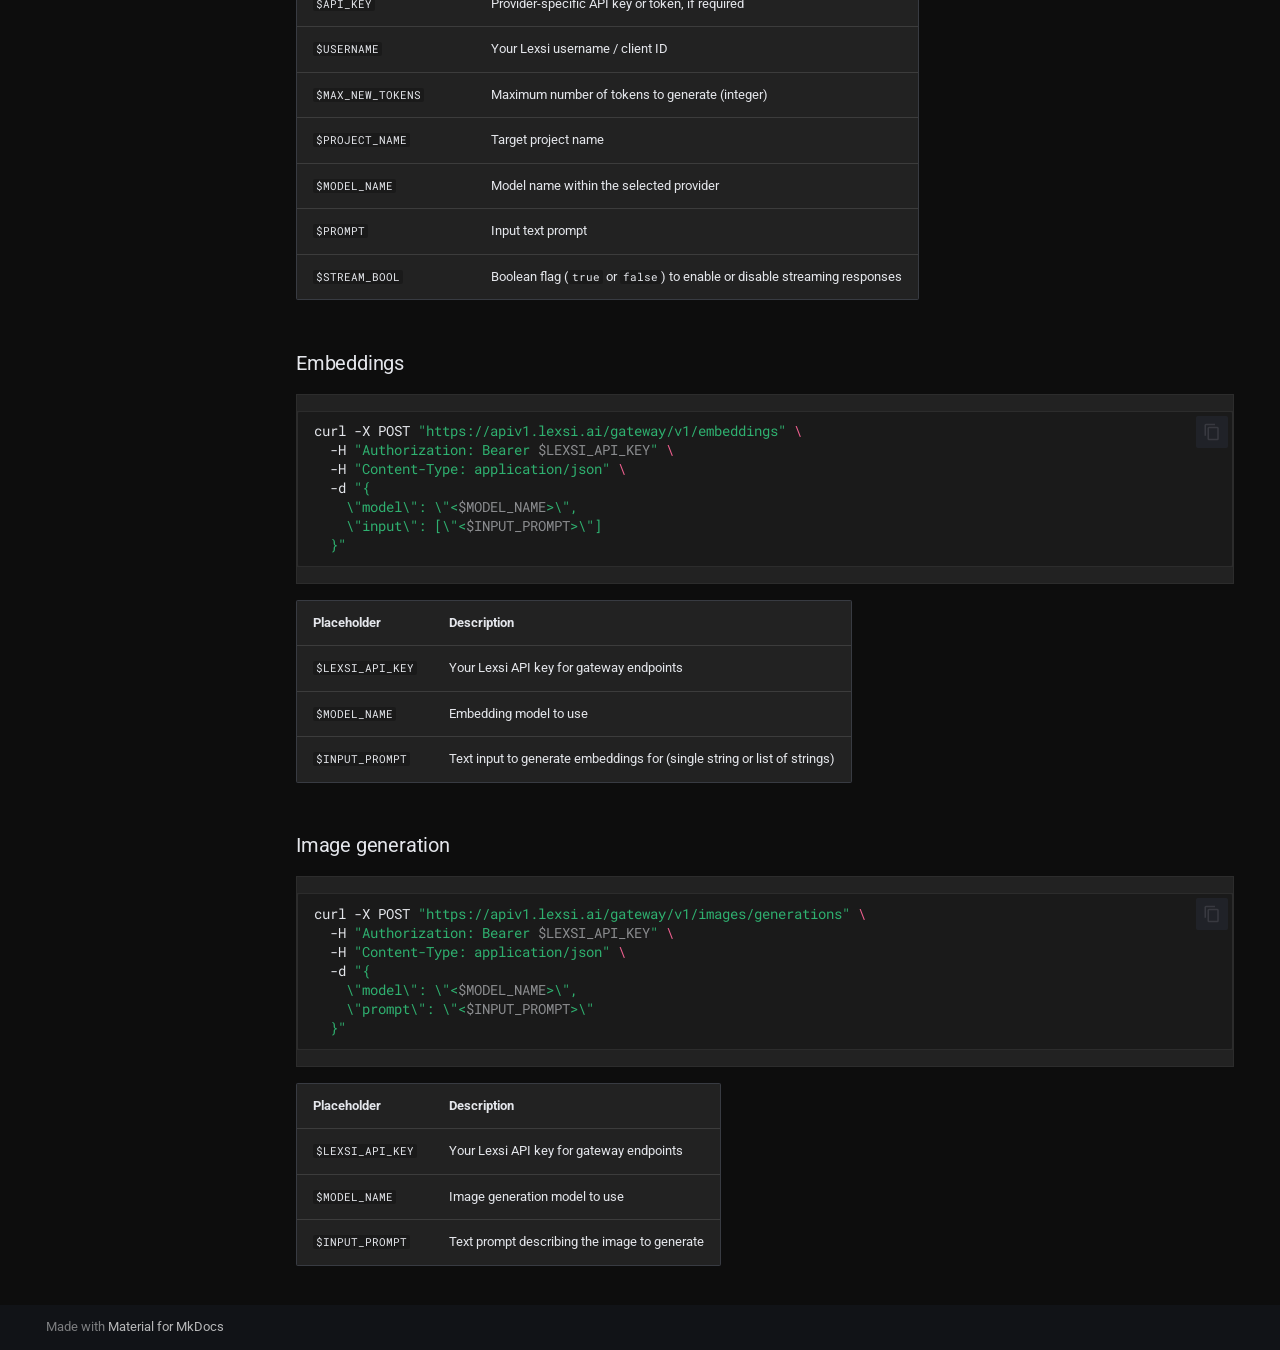
==== commit ab745bf3: "deploy: 417b99b7054796efbc057eee1218cfc27ab9a2d5" ====
--- a/api/index.html
+++ b/api/index.html
@@ -564,7 +564,7 @@
 <tbody>
 <tr>
 <td><code>$X_API_TOKEN</code></td>
-<td>Your Lexsi API token from the SDK or portal</td>
+<td>Your Lexsi API token</td>
 </tr>
 <tr>
 <td><code>$USERNAME</code></td>
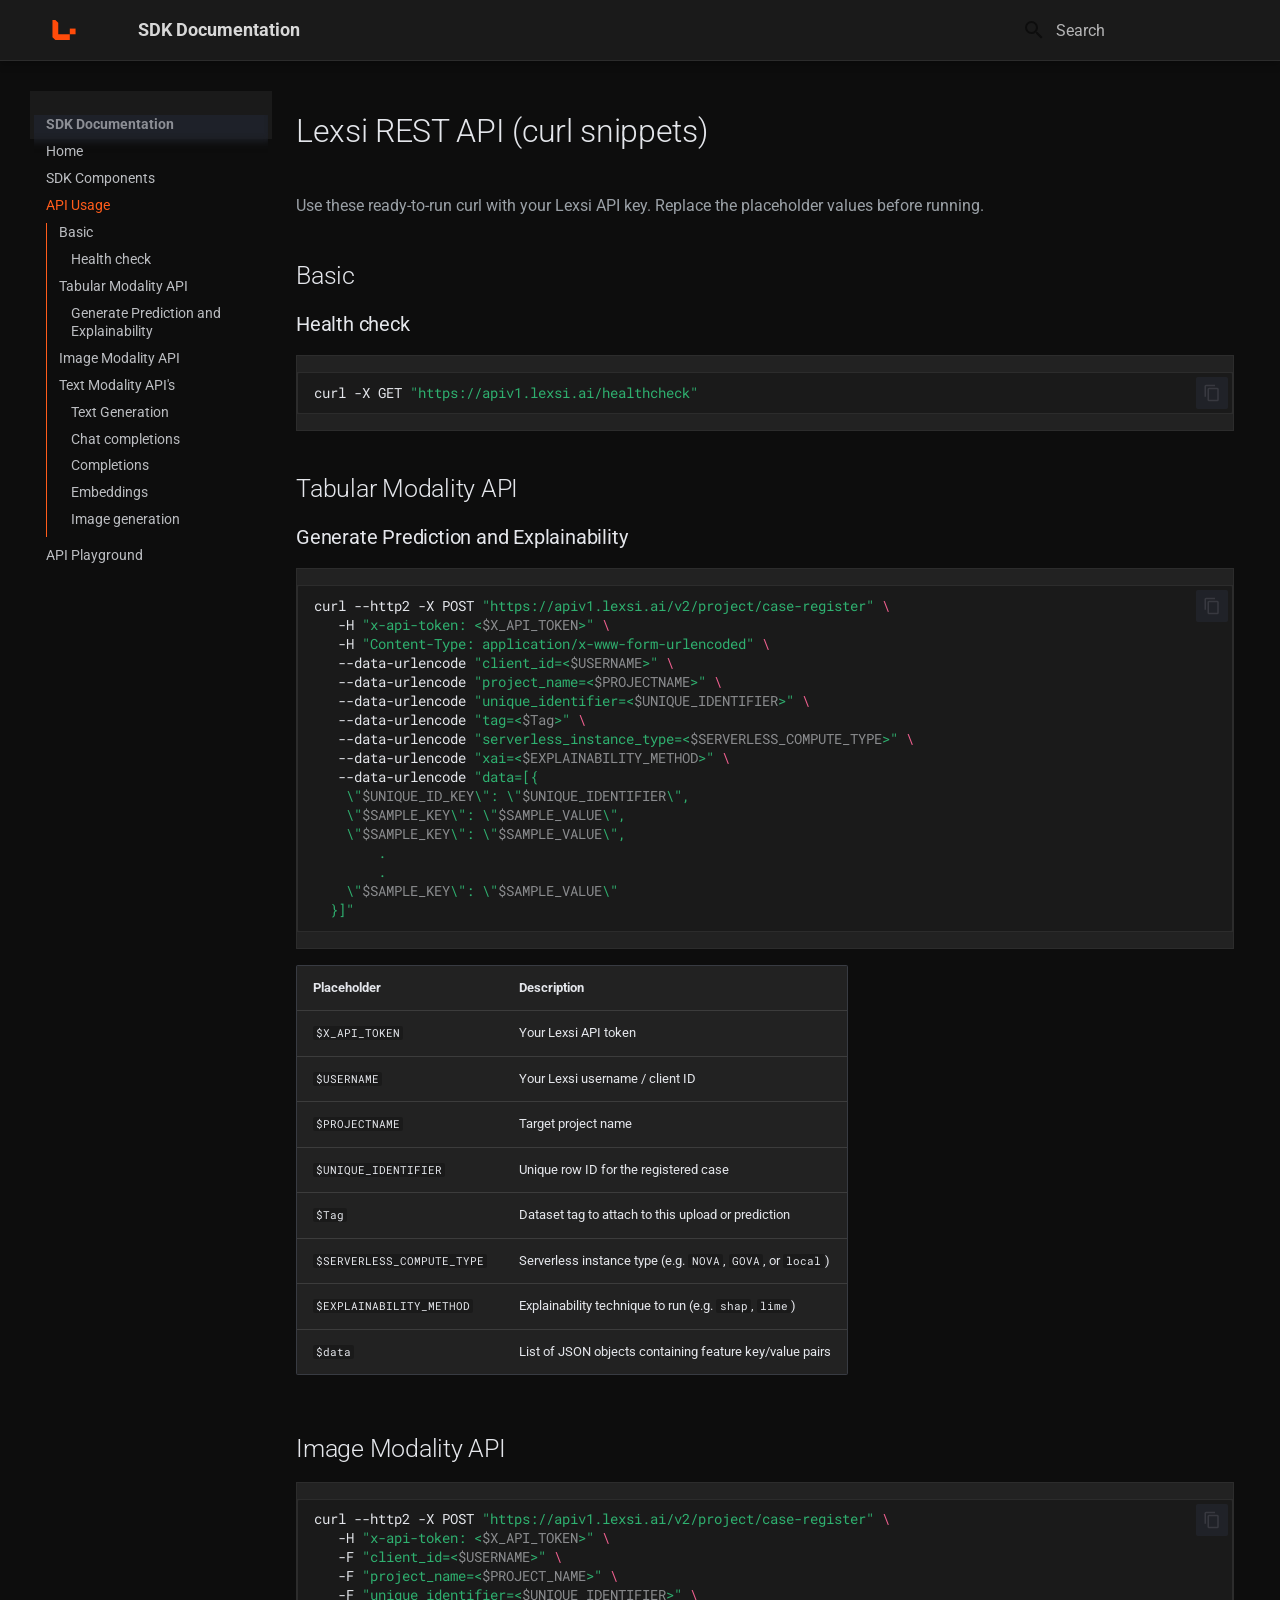
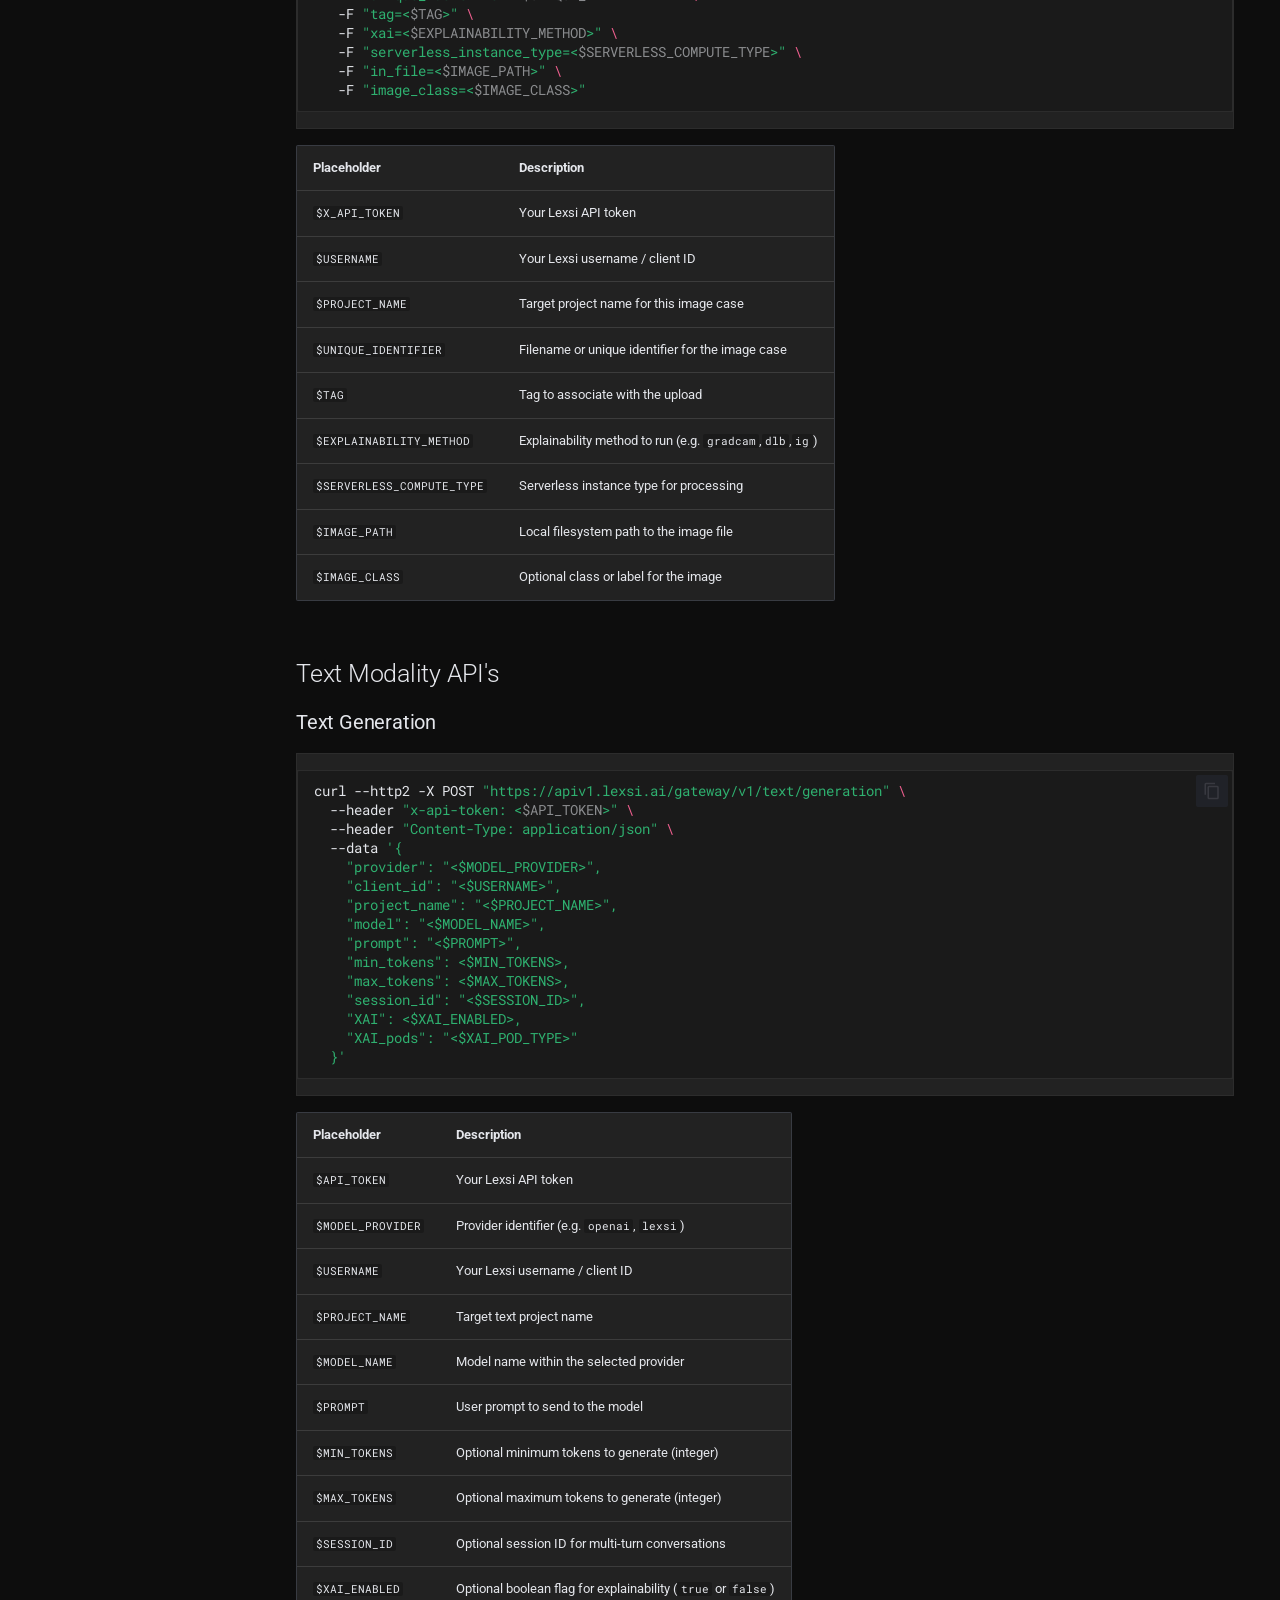
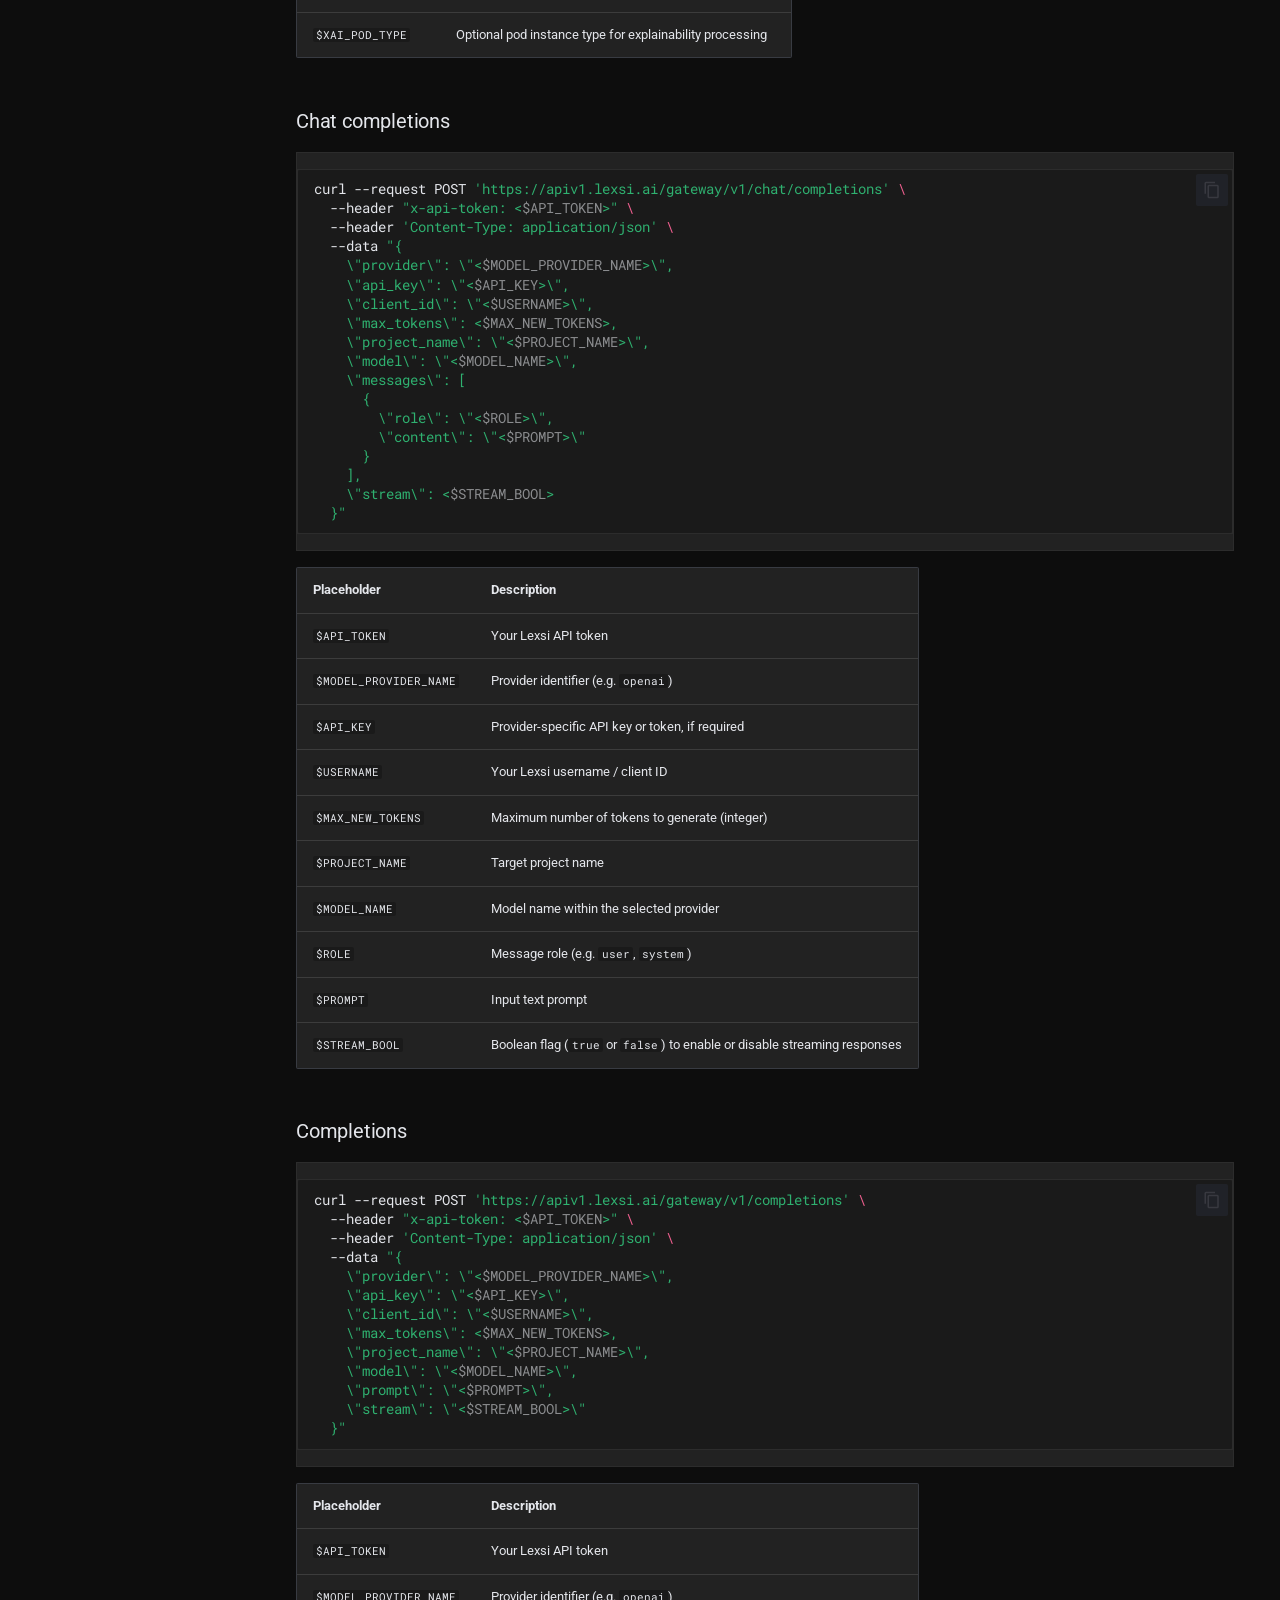
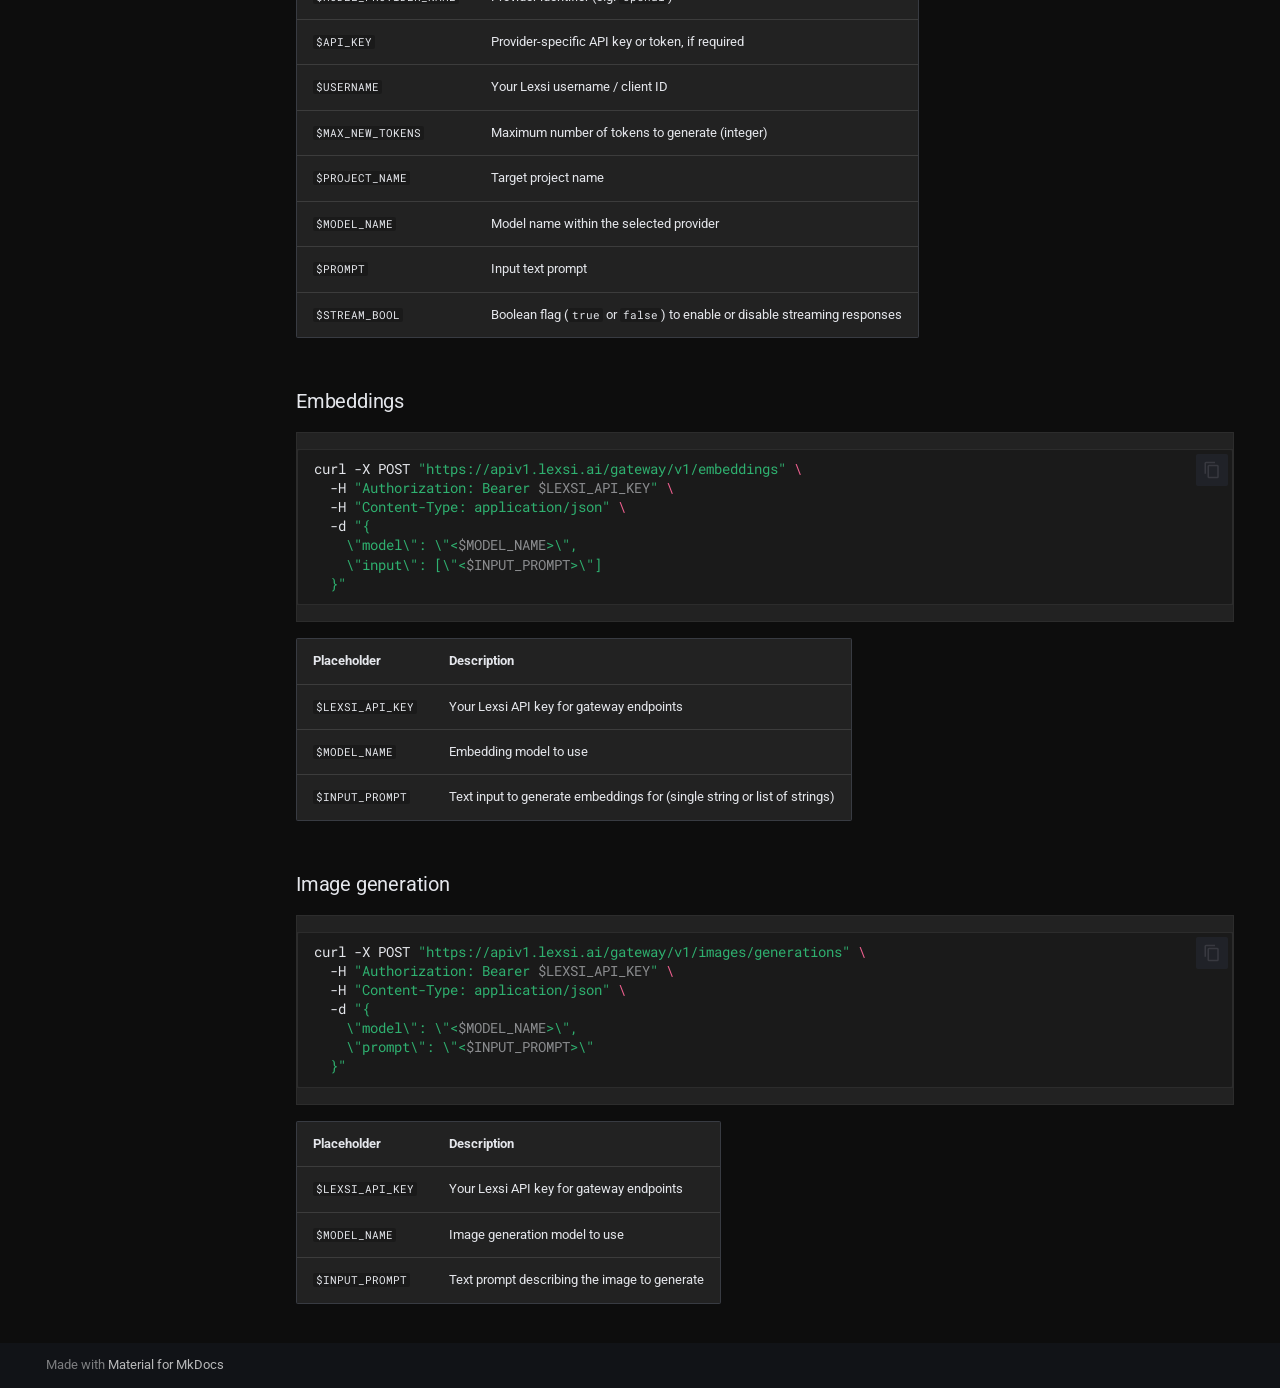
==== commit 4c0e9c3c: "deploy: 006d5a26504ca83a75068f6c411b2850483fb408" ====
--- a/api/index.html
+++ b/api/index.html
@@ -417,10 +417,10 @@
       <ul class="md-nav__list">
         
           <li class="md-nav__item">
-  <a href="#text-generation-api" class="md-nav__link">
-    <span class="md-ellipsis">
-      
-        Text Generation API
+  <a href="#text-generation" class="md-nav__link">
+    <span class="md-ellipsis">
+      
+        Text Generation
       
     </span>
   </a>
@@ -655,20 +655,22 @@
 </tbody>
 </table>
 <h2 id="text-modality-apis">Text Modality API's<a class="headerlink" href="#text-modality-apis" title="Permanent link">&para;</a></h2>
-<h3 id="text-generation-api">Text Generation API<a class="headerlink" href="#text-generation-api" title="Permanent link">&para;</a></h3>
-<div class="highlight"><pre><span></span><code>curl<span class="w"> </span>--http2<span class="w"> </span>-X<span class="w"> </span>POST<span class="w"> </span><span class="s1">&#39;https://apiv1.lexsi.ai/v2/project/case-register&#39;</span><span class="w"> </span><span class="se">\</span>
-<span class="w">  </span>-H<span class="w"> </span><span class="s2">&quot;x-api-token: &lt;</span><span class="nv">$API_TOKEN</span><span class="s2">&gt;&quot;</span><span class="w"> </span><span class="se">\</span>
-<span class="w">  </span>-F<span class="w"> </span><span class="s2">&quot;provider= &lt;</span><span class="nv">$MODEL_PROVIDER</span><span class="s2">&gt;&quot;</span><span class="w"> </span><span class="se">\</span>
-<span class="w">  </span>-F<span class="w"> </span><span class="s2">&quot;client_id=&lt;</span><span class="nv">$USERNAME</span><span class="s2">&gt;&quot;</span><span class="w"> </span><span class="se">\</span>
-<span class="w">  </span>-F<span class="w"> </span><span class="s2">&quot;project_name=&lt;</span><span class="nv">$PROJECT_NAME</span><span class="s2">&gt;&quot;</span><span class="w"> </span><span class="se">\</span>
-<span class="w">  </span>-F<span class="w"> </span><span class="s2">&quot;prompt=&lt;</span><span class="nv">$INPUT_PROMPT</span><span class="s2">&gt;&quot;</span><span class="w"> </span><span class="se">\</span>
-<span class="w">  </span>-F<span class="w"> </span><span class="s2">&quot;serverless_instance_type=&lt;</span><span class="nv">$SERVERLESS_COMPUTE_TYPE</span><span class="s2">&gt;&quot;</span><span class="w"> </span><span class="se">\</span>
-<span class="w">  </span>-F<span class="w"> </span><span class="s2">&quot;model_name=&lt;</span><span class="nv">$MODEL_NAME</span><span class="s2">&gt;&quot;</span><span class="w"> </span><span class="se">\</span>
-<span class="w">  </span>-F<span class="w"> </span><span class="s2">&quot;min_tokens=&lt;</span><span class="nv">$MIN_TOKENS</span><span class="s2">&gt;&quot;</span><span class="w"> </span><span class="se">\</span>
-<span class="w">  </span>-F<span class="w"> </span><span class="s2">&quot;max_tokens=&lt;</span><span class="nv">$MAX_TOKENS</span><span class="s2">&gt;&quot;</span><span class="w"> </span><span class="se">\</span>
-<span class="w">  </span>-F<span class="w"> </span><span class="s2">&quot;session_id=&lt;</span><span class="nv">$SESSION_ID</span><span class="s2">&gt;&quot;</span><span class="w"> </span><span class="se">\</span>
-<span class="w">  </span>-F<span class="w"> </span><span class="s2">&quot;instance_type=&lt;</span><span class="nv">$POD_INSTANCE_TYPE</span><span class="s2">&gt;&quot;</span><span class="w"> </span><span class="se">\</span>
-<span class="w">  </span>-F<span class="w"> </span><span class="s2">&quot;explain_model=&lt;</span><span class="nv">$EXPLAINABILTY_FLAG</span><span class="s2">&gt;&quot;</span>
+<h3 id="text-generation">Text Generation<a class="headerlink" href="#text-generation" title="Permanent link">&para;</a></h3>
+<div class="highlight"><pre><span></span><code>curl<span class="w"> </span>--http2<span class="w"> </span>-X<span class="w"> </span>POST<span class="w"> </span><span class="s2">&quot;https://apiv1.lexsi.ai/gateway/v1/text/generation&quot;</span><span class="w"> </span><span class="se">\</span>
+<span class="w">  </span>--header<span class="w"> </span><span class="s2">&quot;x-api-token: &lt;</span><span class="nv">$API_TOKEN</span><span class="s2">&gt;&quot;</span><span class="w"> </span><span class="se">\</span>
+<span class="w">  </span>--header<span class="w"> </span><span class="s2">&quot;Content-Type: application/json&quot;</span><span class="w"> </span><span class="se">\</span>
+<span class="w">  </span>--data<span class="w"> </span><span class="s1">&#39;{</span>
+<span class="s1">    &quot;provider&quot;: &quot;&lt;$MODEL_PROVIDER&gt;&quot;,</span>
+<span class="s1">    &quot;client_id&quot;: &quot;&lt;$USERNAME&gt;&quot;,</span>
+<span class="s1">    &quot;project_name&quot;: &quot;&lt;$PROJECT_NAME&gt;&quot;,</span>
+<span class="s1">    &quot;model&quot;: &quot;&lt;$MODEL_NAME&gt;&quot;,</span>
+<span class="s1">    &quot;prompt&quot;: &quot;&lt;$PROMPT&gt;&quot;,</span>
+<span class="s1">    &quot;min_tokens&quot;: &lt;$MIN_TOKENS&gt;,</span>
+<span class="s1">    &quot;max_tokens&quot;: &lt;$MAX_TOKENS&gt;,</span>
+<span class="s1">    &quot;session_id&quot;: &quot;&lt;$SESSION_ID&gt;&quot;,</span>
+<span class="s1">    &quot;XAI&quot;: &lt;$XAI_ENABLED&gt;,</span>
+<span class="s1">    &quot;XAI_pods&quot;: &quot;&lt;$XAI_POD_TYPE&gt;&quot;</span>
+<span class="s1">  }&#39;</span>
 </code></pre></div>
 <table>
 <thead>
@@ -684,7 +686,7 @@
 </tr>
 <tr>
 <td><code>$MODEL_PROVIDER</code></td>
-<td>Provider identifier (e.g. <code>Lexsi</code>, <code>OpenAI</code>, <code>Grok</code>)</td>
+<td>Provider identifier (e.g. <code>openai</code>, <code>lexsi</code>)</td>
 </tr>
 <tr>
 <td><code>$USERNAME</code></td>
@@ -695,32 +697,32 @@
 <td>Target text project name</td>
 </tr>
 <tr>
-<td><code>$INPUT_PROMPT</code></td>
-<td>User prompt to send to the model</td>
-</tr>
-<tr>
-<td><code>$SERVERLESS_COMPUTE_TYPE</code></td>
-<td>Serverless instance type for processing</td>
-</tr>
-<tr>
 <td><code>$MODEL_NAME</code></td>
 <td>Model name within the selected provider</td>
 </tr>
 <tr>
-<td><code>$MIN_TOKENS</code> / <code>$MAX_TOKENS</code></td>
-<td>Minimum and maximum tokens to generate (integers)</td>
+<td><code>$PROMPT</code></td>
+<td>User prompt to send to the model</td>
+</tr>
+<tr>
+<td><code>$MIN_TOKENS</code></td>
+<td>Optional minimum tokens to generate (integer)</td>
+</tr>
+<tr>
+<td><code>$MAX_TOKENS</code></td>
+<td>Optional maximum tokens to generate (integer)</td>
 </tr>
 <tr>
 <td><code>$SESSION_ID</code></td>
-<td>Optional session ID for threaded or multi-turn conversations</td>
-</tr>
-<tr>
-<td><code>$POD_INSTANCE_TYPE</code></td>
-<td>Optional dedicated instance type for processing</td>
-</tr>
-<tr>
-<td><code>$EXPLAINABILTY_FLAG</code></td>
-<td>Boolean flag indicating whether explainability is computed</td>
+<td>Optional session ID for multi-turn conversations</td>
+</tr>
+<tr>
+<td><code>$XAI_ENABLED</code></td>
+<td>Optional boolean flag for explainability (<code>true</code> or <code>false</code>)</td>
+</tr>
+<tr>
+<td><code>$XAI_POD_TYPE</code></td>
+<td>Optional pod instance type for explainability processing</td>
 </tr>
 </tbody>
 </table>
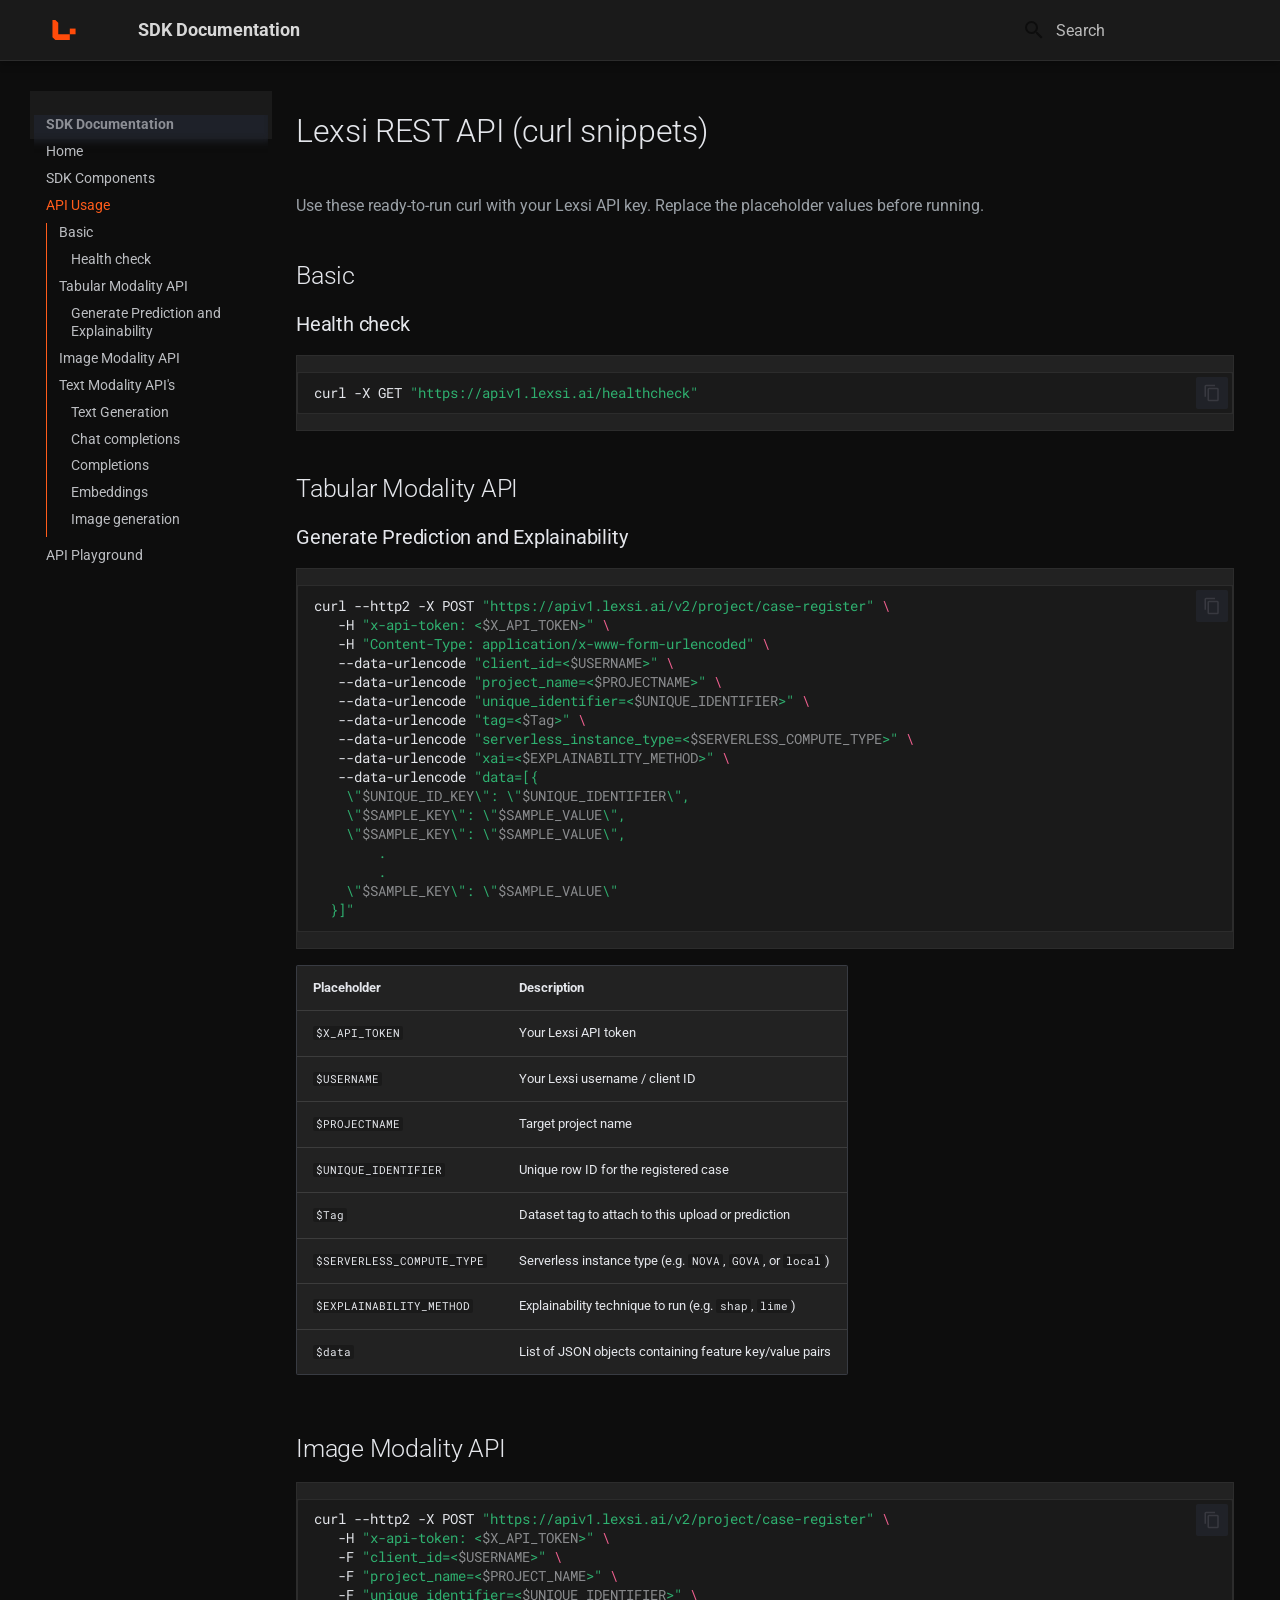
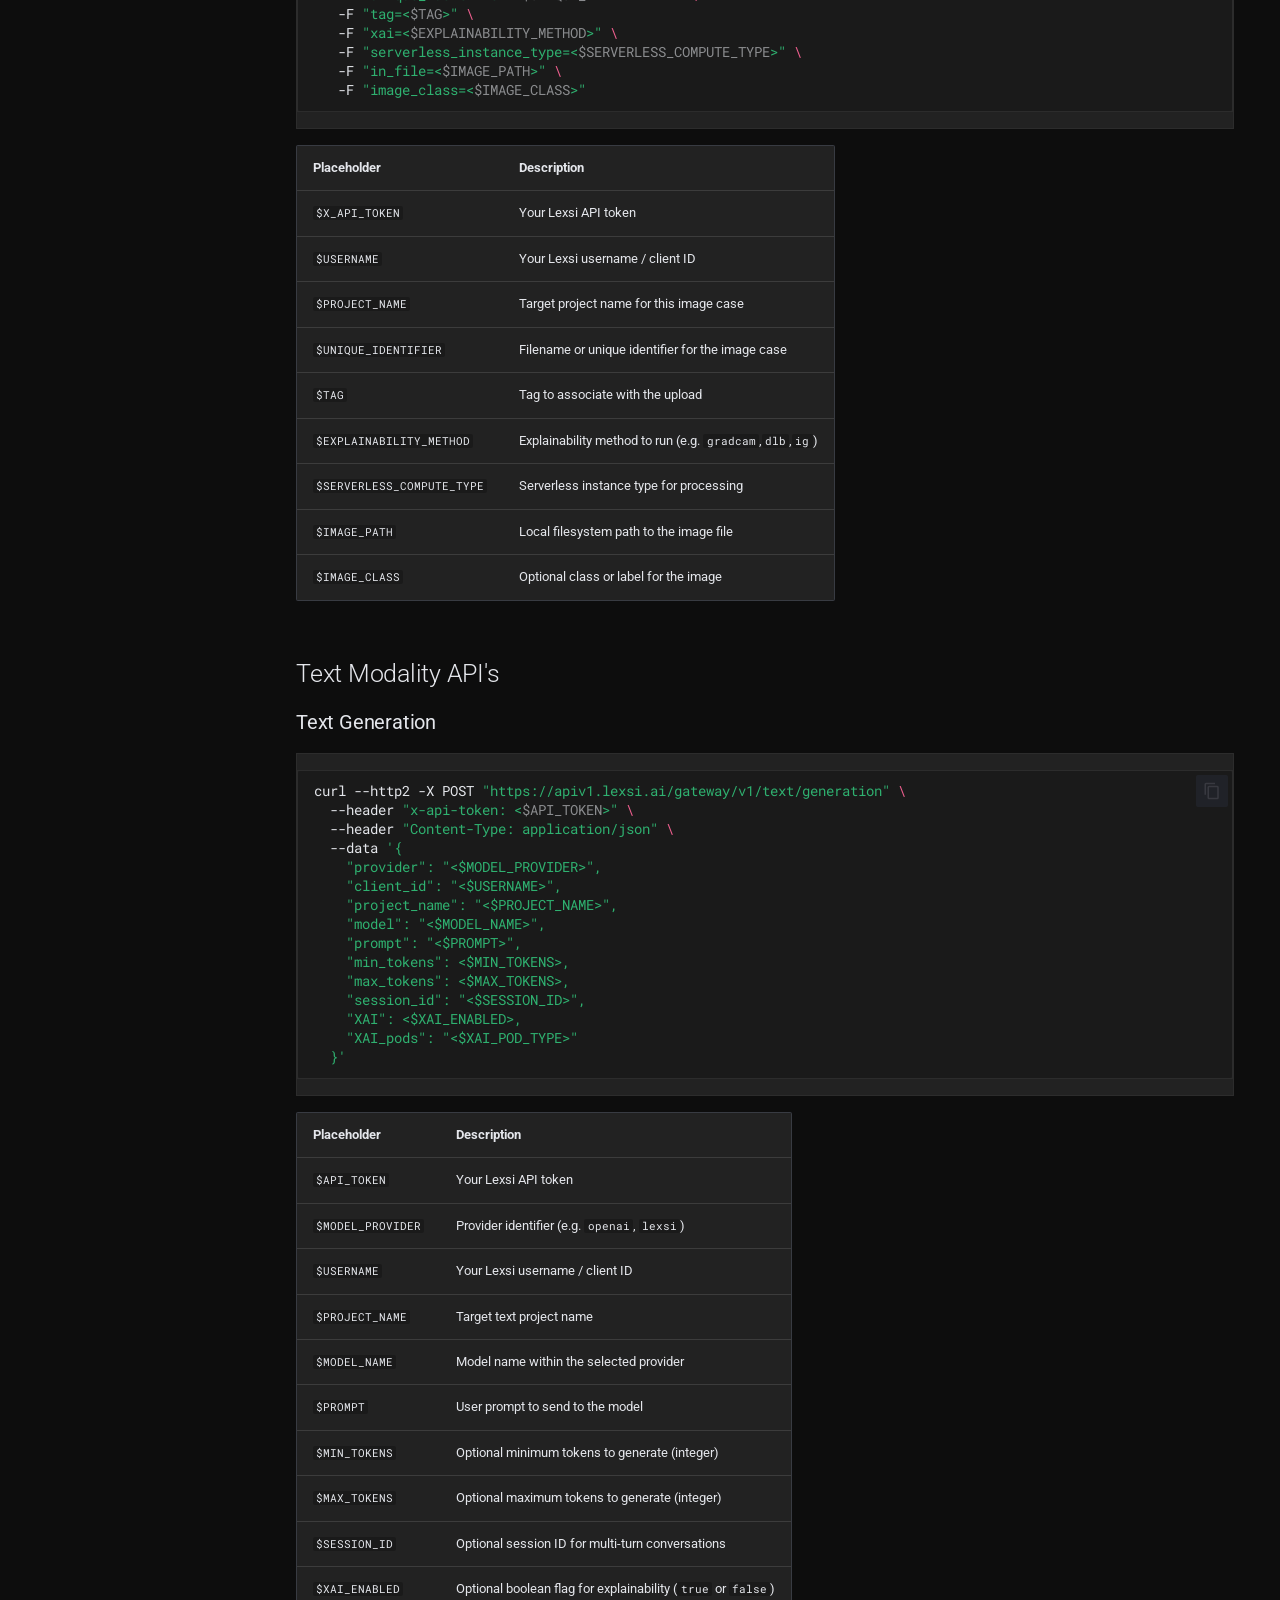
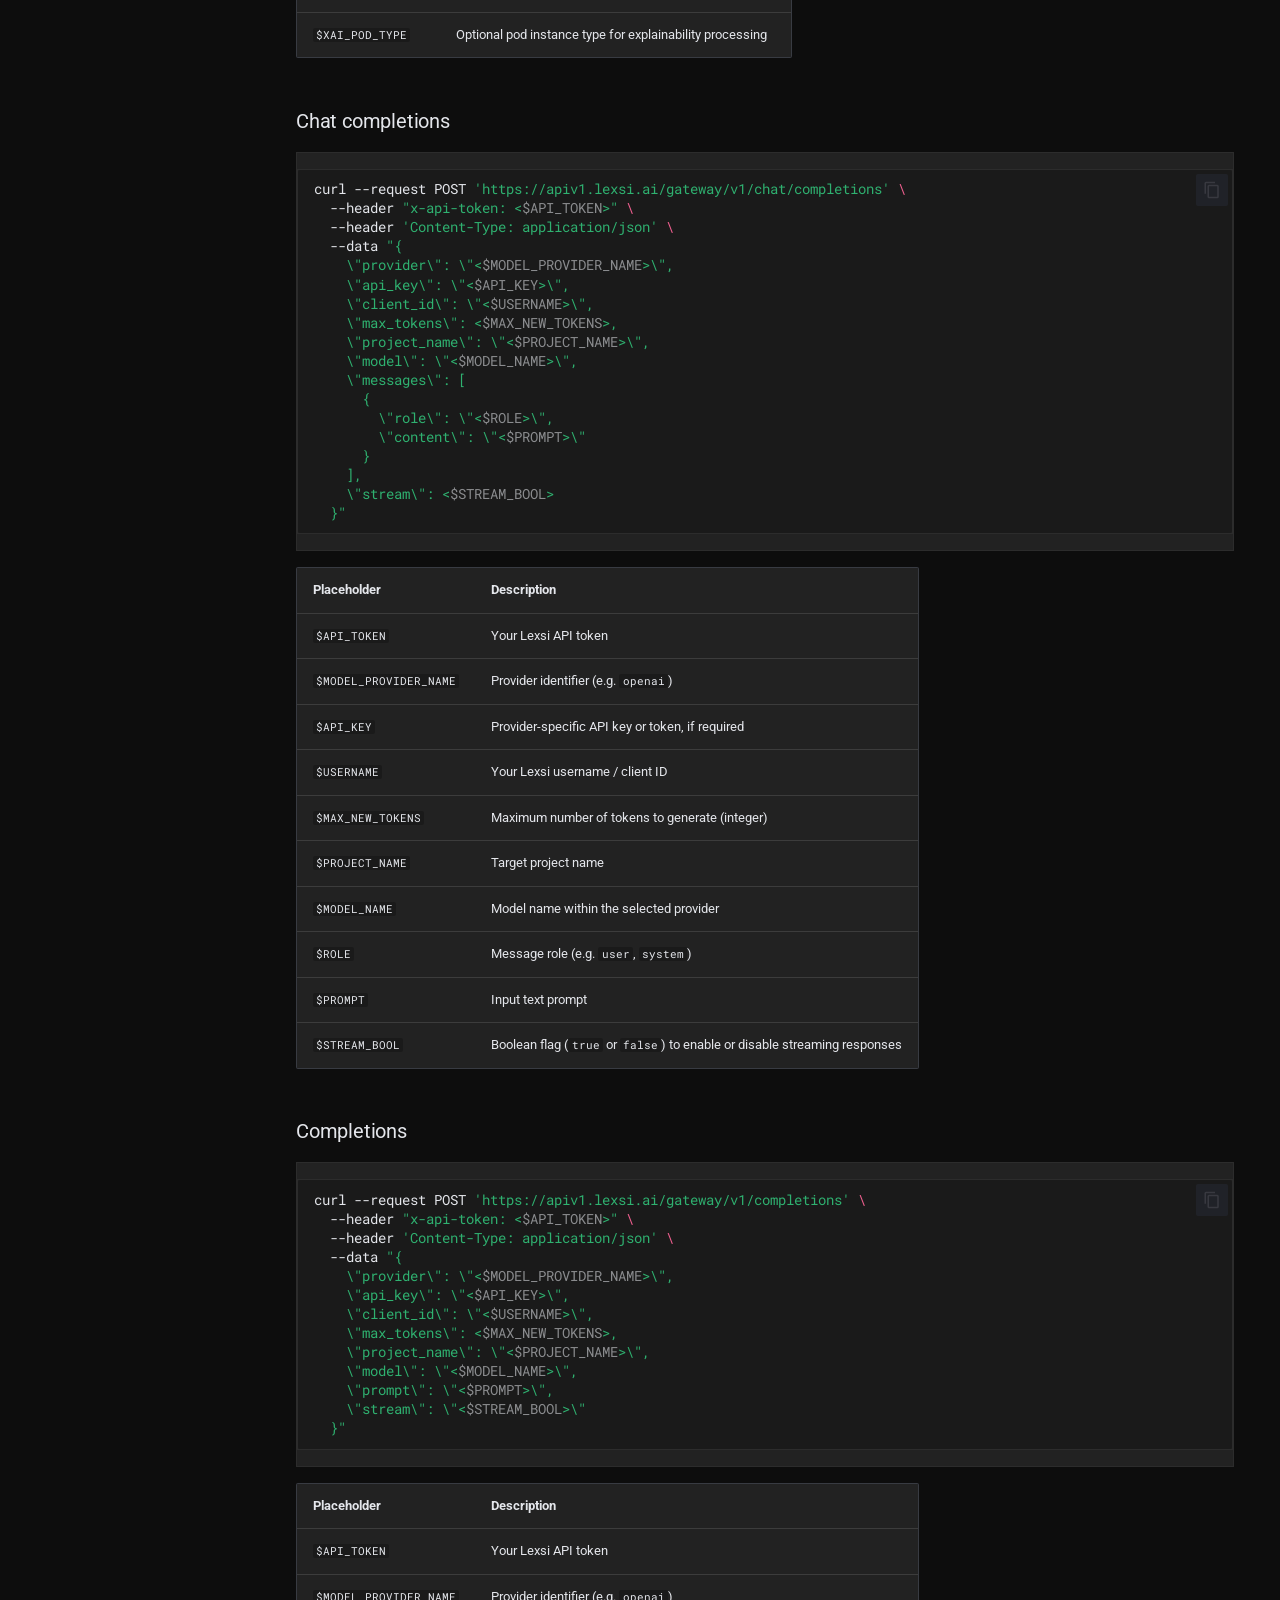
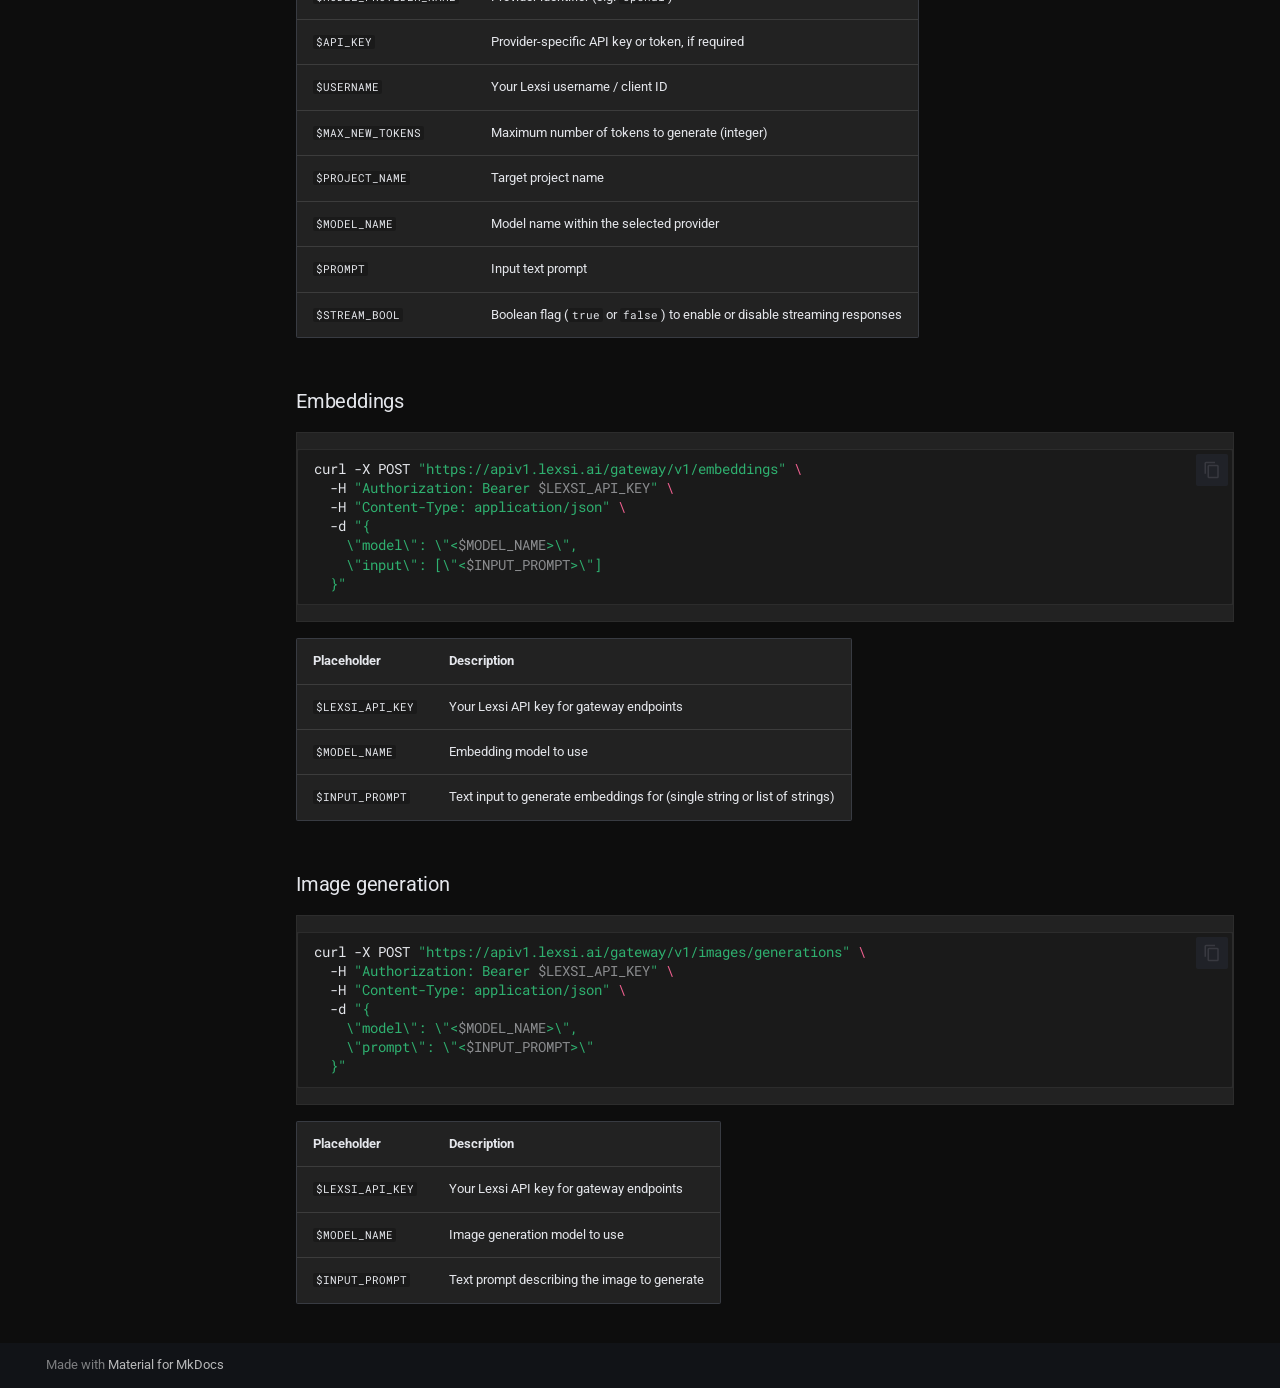
==== commit 36fc409e: "deploy: 7457b97b41d54633f739e530b6b9be908ca7dec1" ====
--- a/api/index.html
+++ b/api/index.html
@@ -21,7 +21,7 @@
       
       
       <link rel="icon" href="../assets/LexsiLogo.svg">
-      <meta name="generator" content="mkdocs-1.6.1, mkdocs-material-9.7.1">
+      <meta name="generator" content="mkdocs-1.6.1, mkdocs-material-9.7.5">
     
     
       
